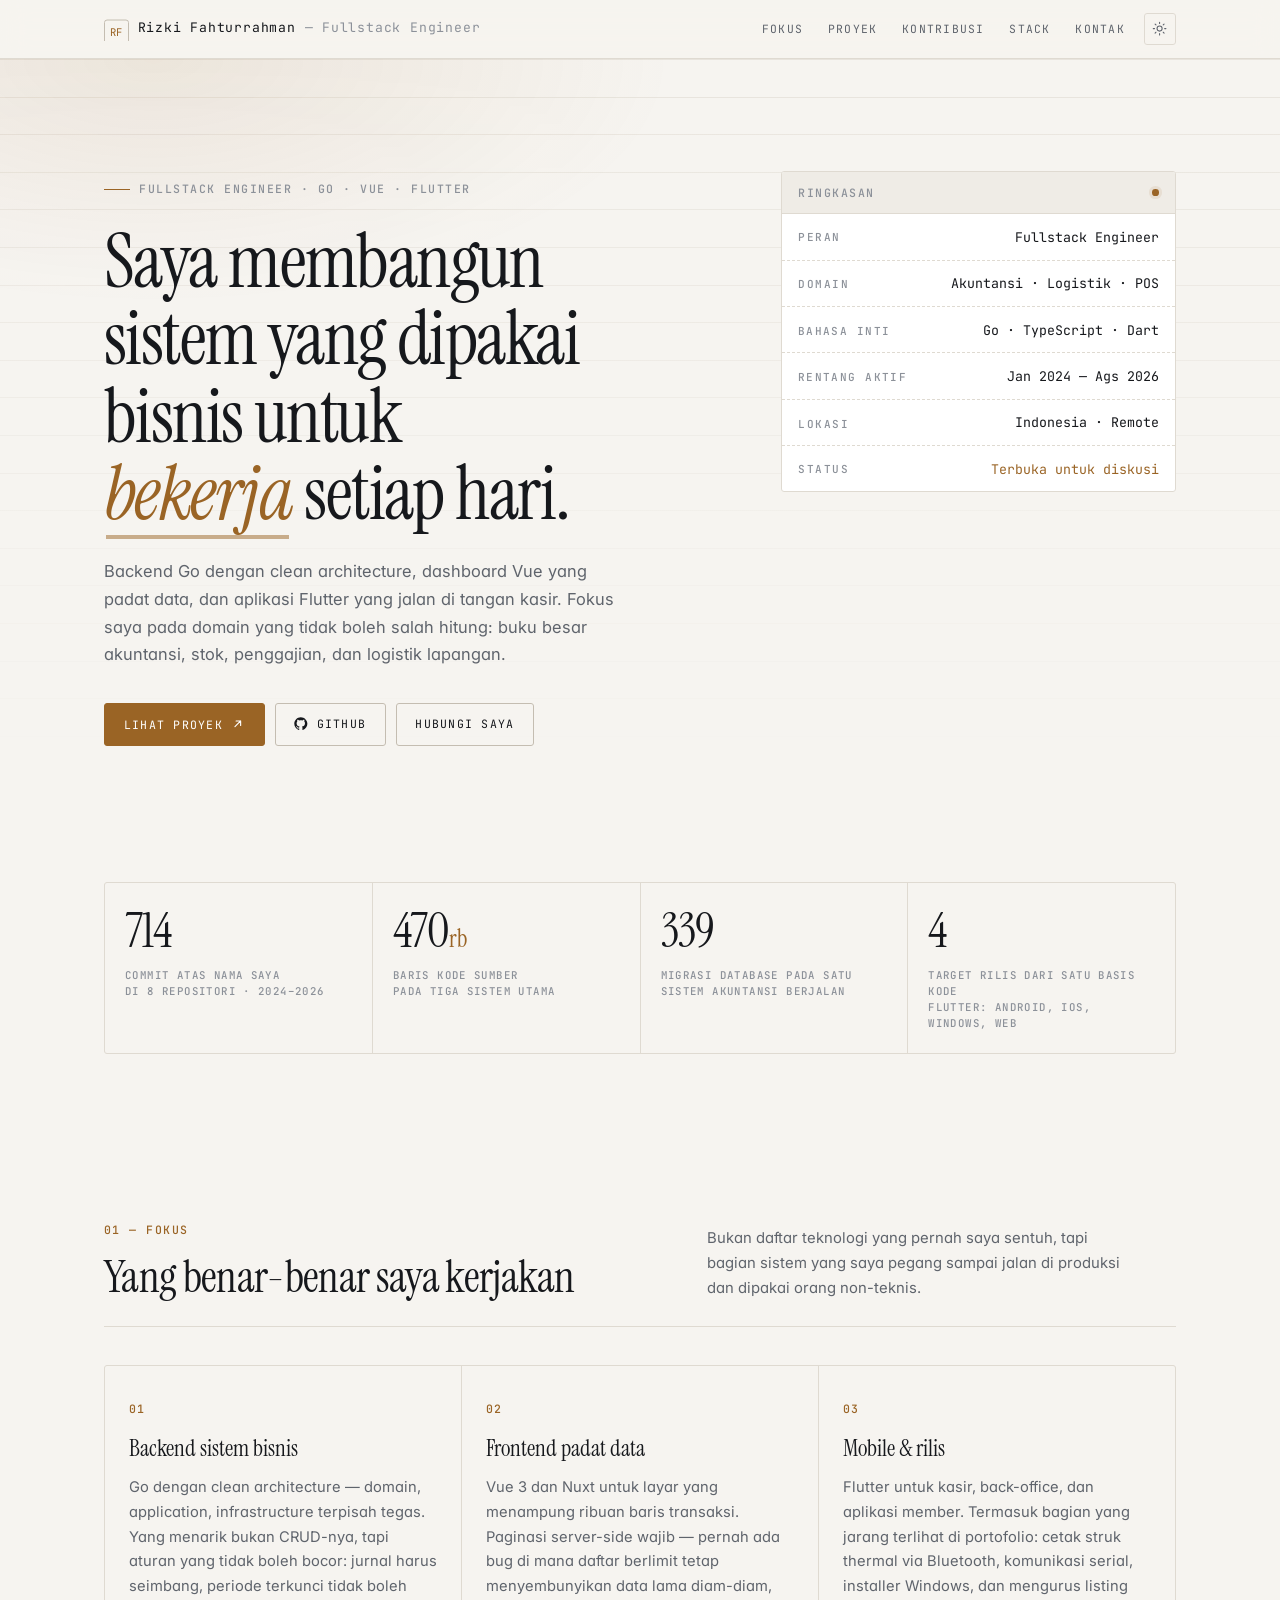
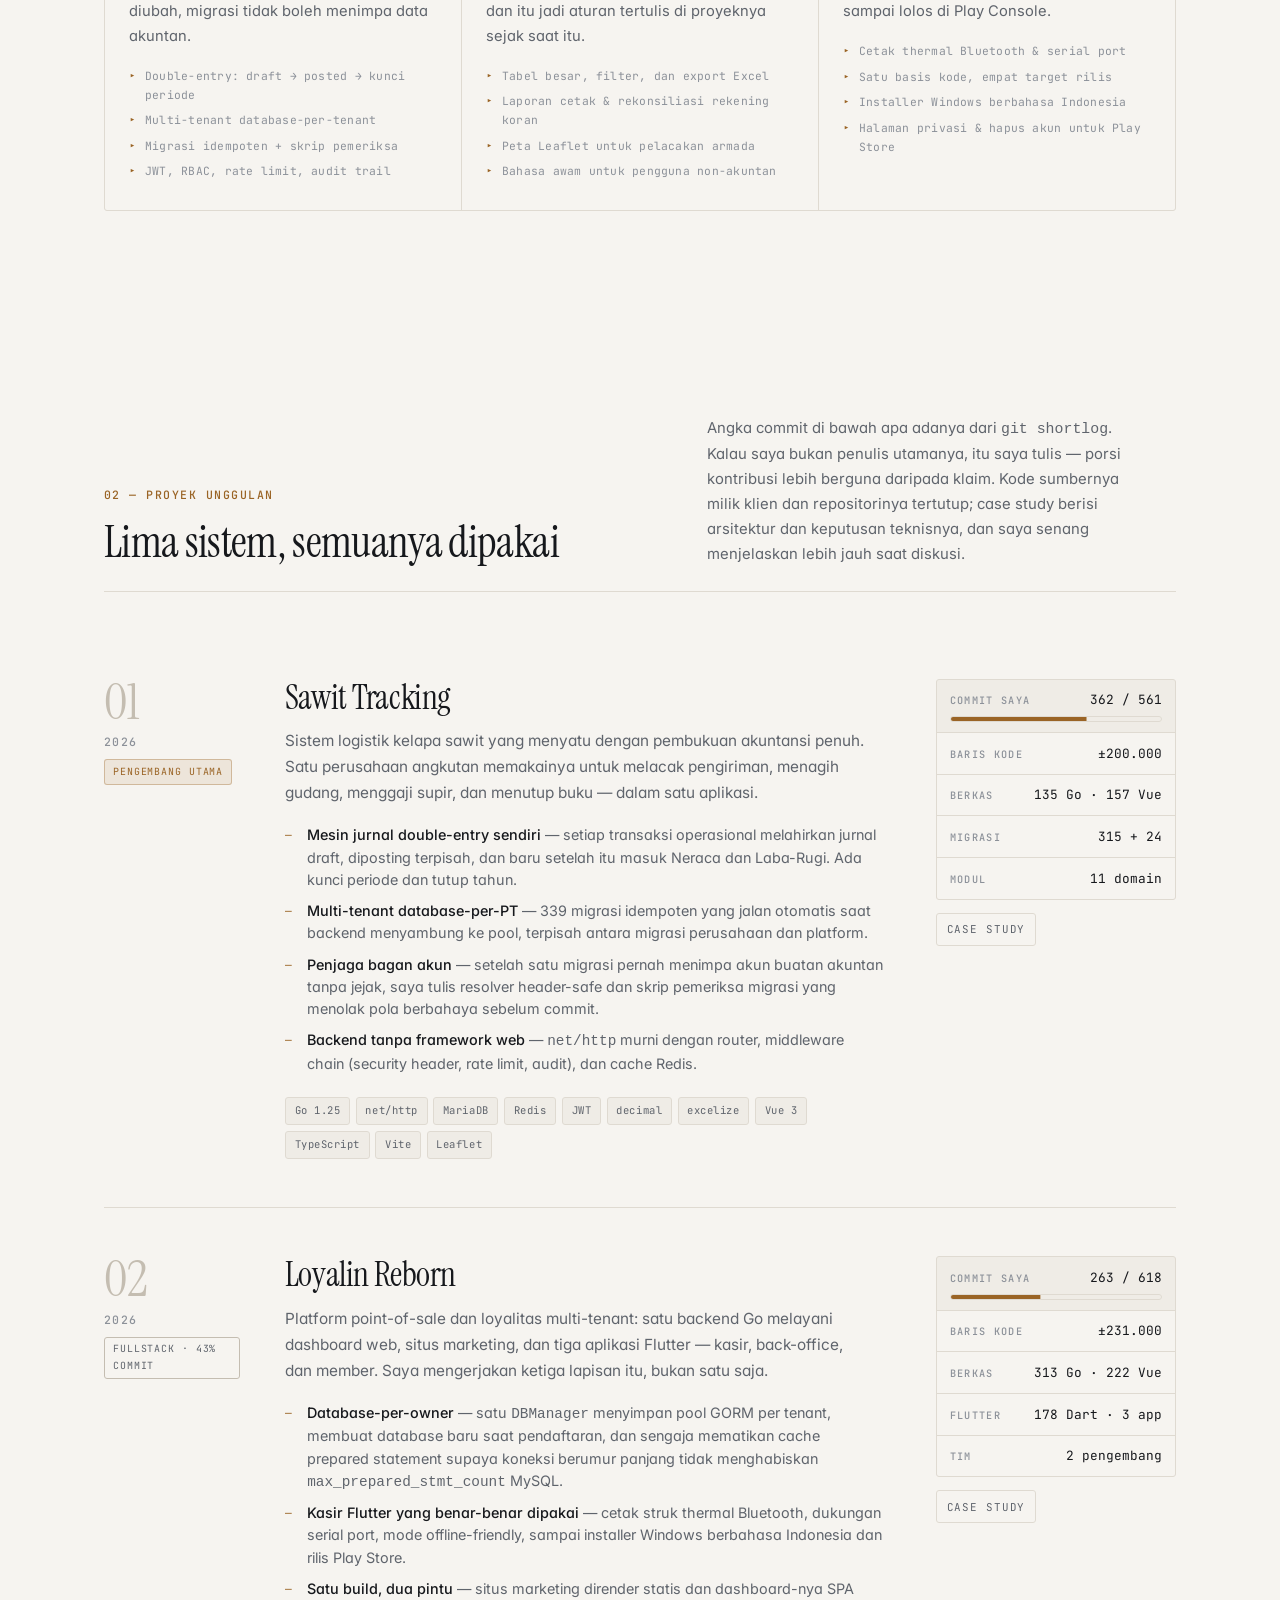
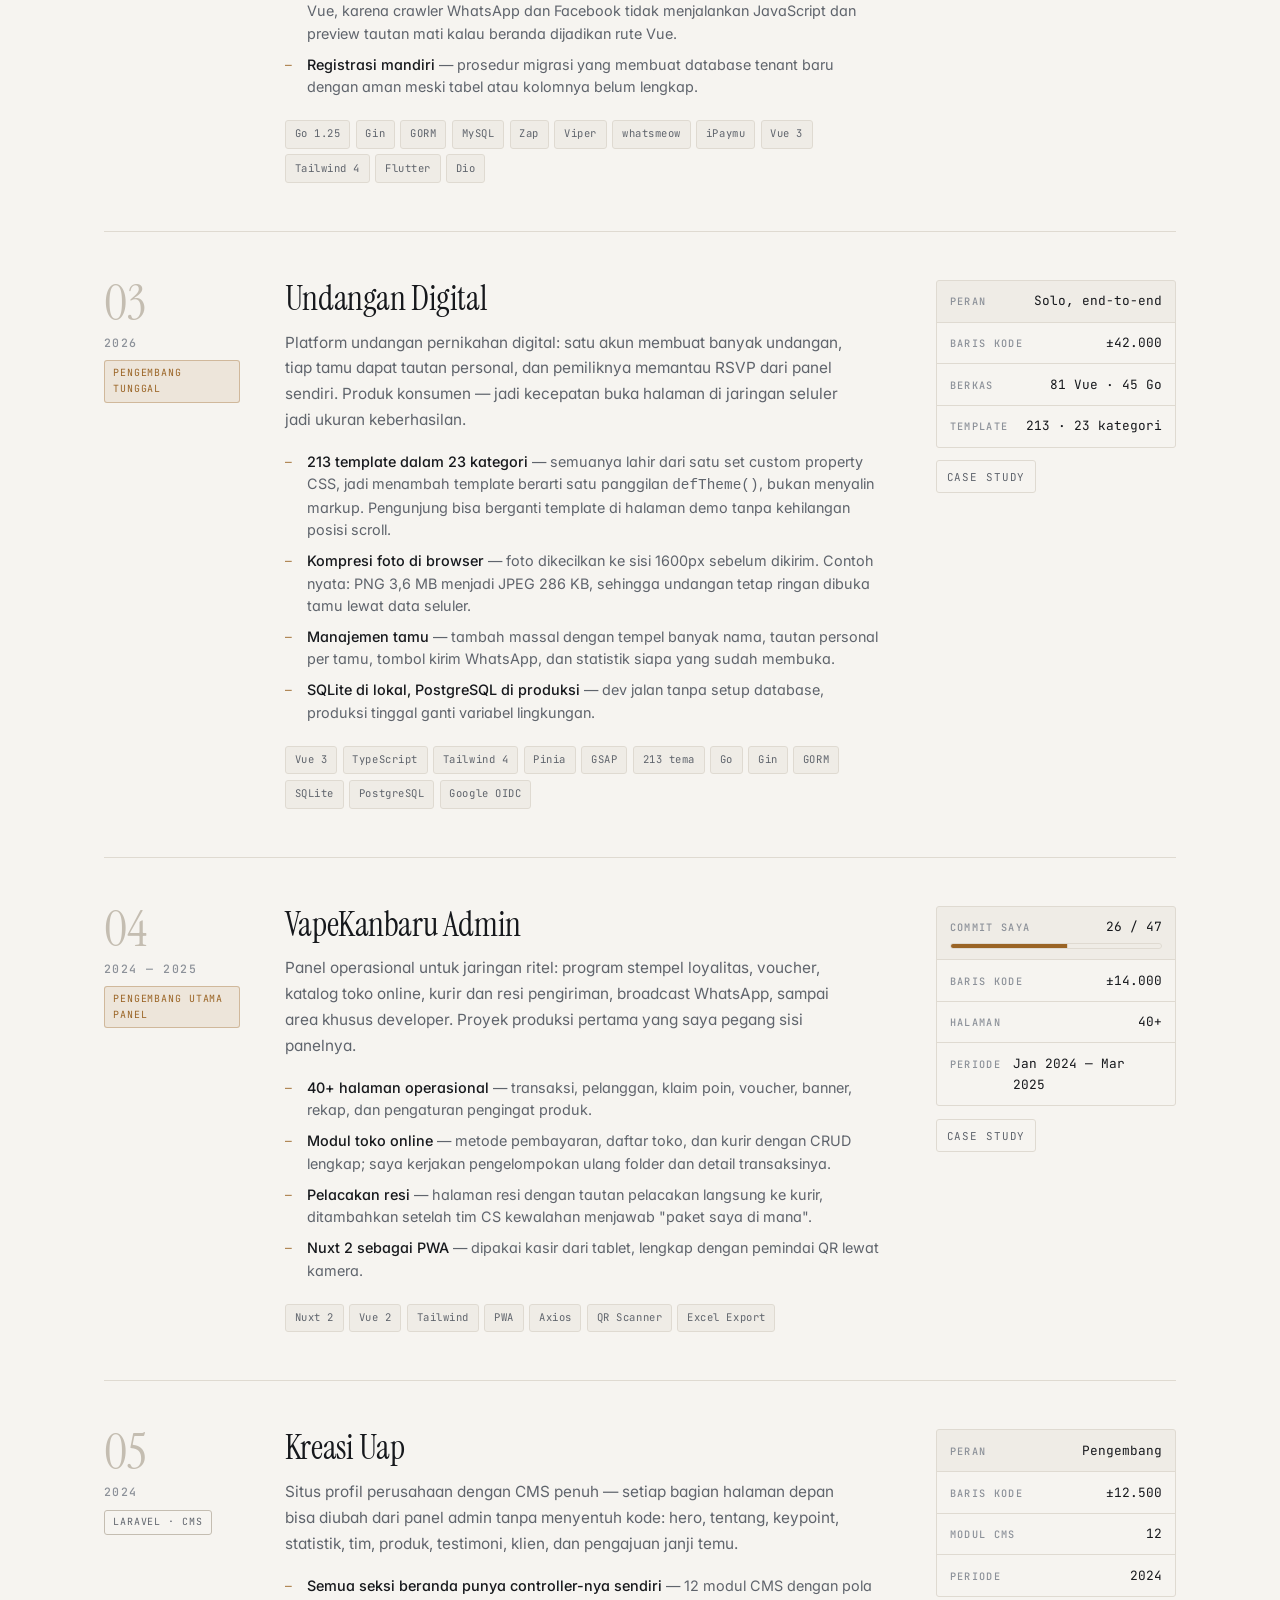
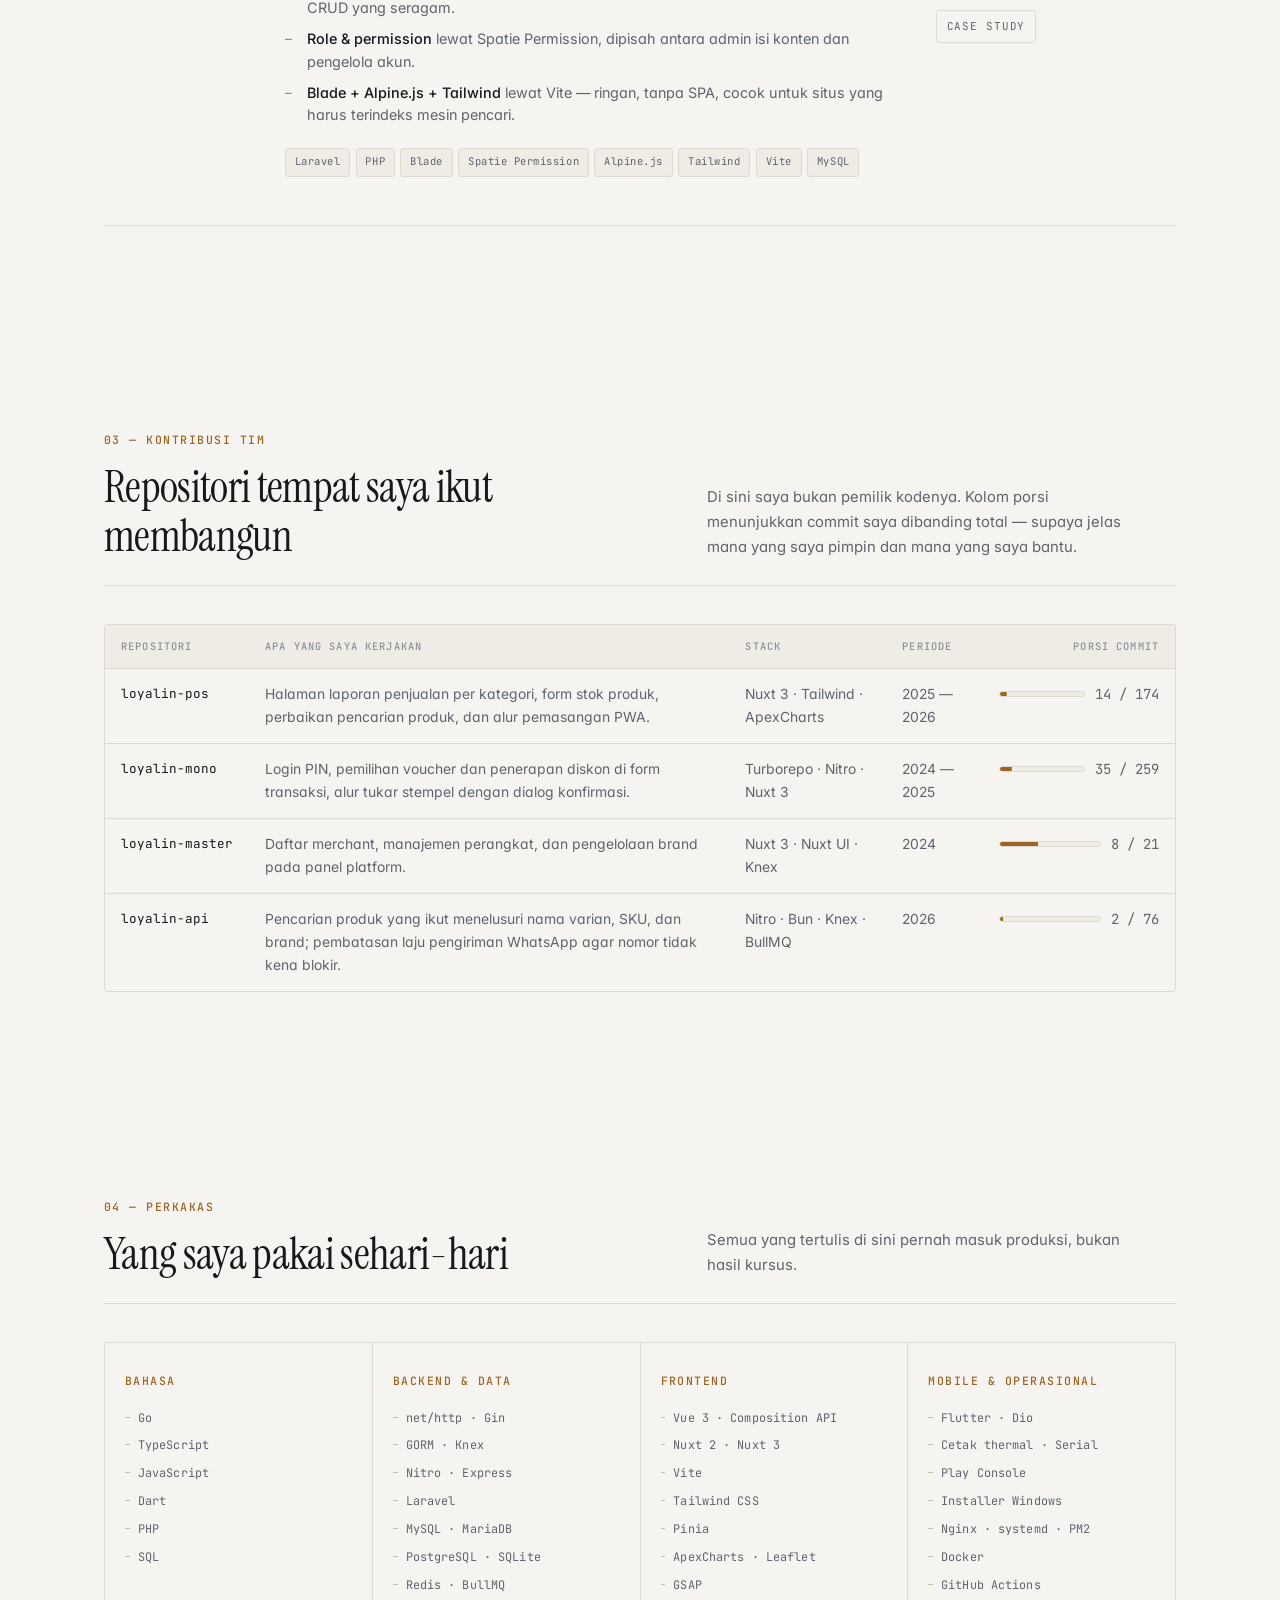
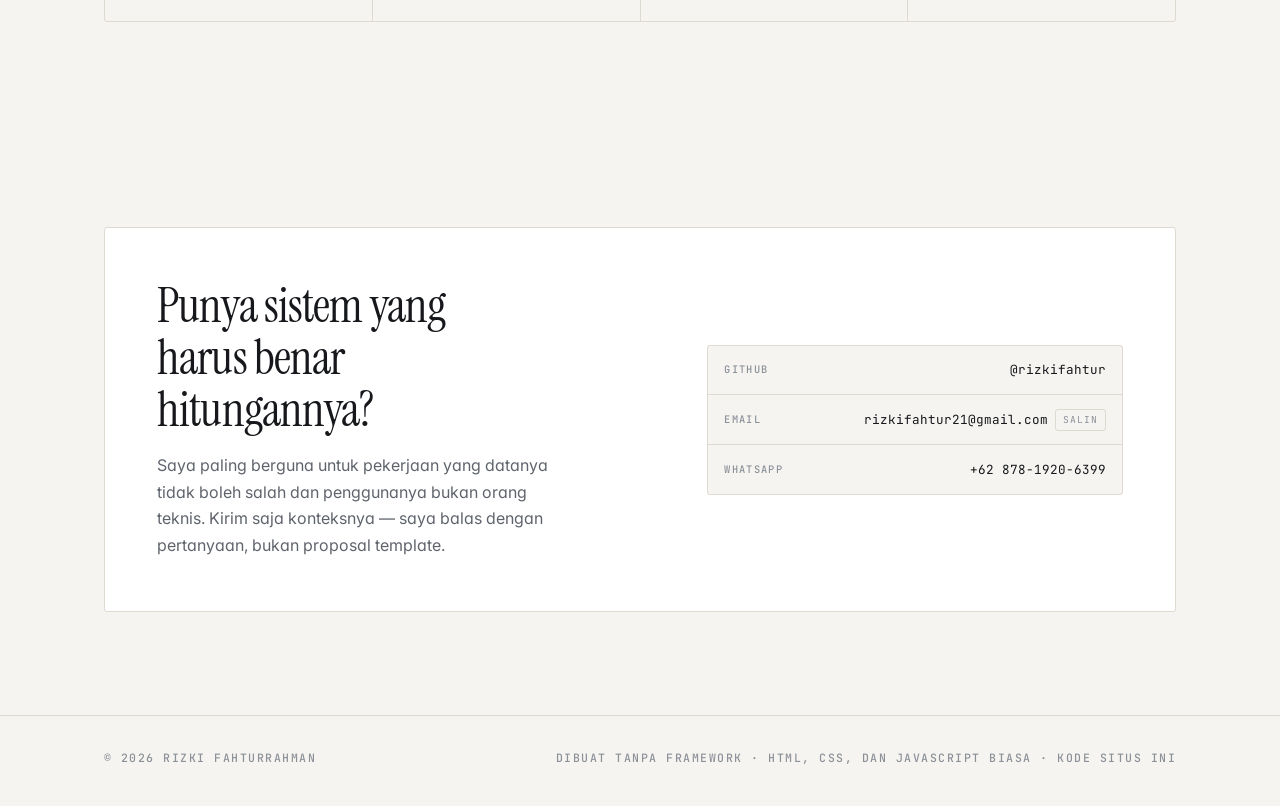
==== index.html @ 8b7faca2 "Portofolio: sistem gerak "buku besar" dan batang porsi commit Halaman sudah punya arah desain yang j" ====
<!doctype html>
<html lang="id">
<head>
<meta charset="utf-8">
<meta name="viewport" content="width=device-width, initial-scale=1">

<!-- ═══════════════════════════════════════════════════════════════════════
     Kontak, alamat repo, dan URL situs sudah terisi.
     Yang masih bisa disesuaikan kapan saja:
       LOKASI : cari "Indonesia · Remote" di kartu ringkasan hero
     ═══════════════════════════════════════════════════════════════════════ -->

<title>Rizki Fahturrahman — Fullstack Engineer (Go · Vue · Flutter)</title>
<meta name="description" content="Portofolio Rizki Fahturrahman. Membangun sistem akuntansi, logistik, dan point-of-sale yang dipakai bisnis setiap hari — backend Go, dashboard Vue, aplikasi Flutter.">
<meta name="author" content="Rizki Fahturrahman">
<meta name="theme-color" content="#0B0C0E" media="(prefers-color-scheme: dark)">
<meta name="theme-color" content="#F6F4F0" media="(prefers-color-scheme: light)">

<meta property="og:type" content="website">
<meta property="og:title" content="Rizki Fahturrahman — Fullstack Engineer">
<meta property="og:description" content="Sistem akuntansi, logistik, dan point-of-sale yang dipakai bisnis setiap hari. Go · Vue · Flutter.">
<meta property="og:url" content="https://rizkifahtur.github.io/portfolio/">
<meta property="og:locale" content="id_ID">
<meta name="twitter:card" content="summary_large_image">

<link rel="canonical" href="https://rizkifahtur.github.io/portfolio/">
<link rel="icon" href="data:image/svg+xml,%3Csvg xmlns='http://www.w3.org/2000/svg' viewBox='0 0 32 32'%3E%3Crect width='32' height='32' rx='5' fill='%230B0C0E'/%3E%3Ctext x='16' y='22' font-family='Georgia,serif' font-size='16' fill='%23D9A05B' text-anchor='middle'%3ER%3C/text%3E%3C/svg%3E">

<link rel="preconnect" href="https://fonts.googleapis.com">
<link rel="preconnect" href="https://fonts.gstatic.com" crossorigin>
<link href="https://fonts.googleapis.com/css2?family=Instrument+Serif:ital@0;1&family=Inter:wght@400;500&family=JetBrains+Mono:wght@400;500&display=swap" rel="stylesheet">
<link rel="stylesheet" href="assets/css/style.css">

<!-- Set tema sebelum paint pertama supaya tidak ada kedipan putih. -->
<script>
(function () {
  document.documentElement.classList.add('js');
  try {
    var t = localStorage.getItem('tema');
    if (t === 'light' || t === 'dark') document.documentElement.setAttribute('data-theme', t);
  } catch (e) { /* storage diblokir — pakai preferensi sistem */ }
})();
</script>
</head>

<body>
<a class="skip" href="#utama">Lewati ke konten</a>

<!-- ══════════════════════════ HEADER ══════════════════════════ -->
<header class="site-head">
  <div class="wrap site-head__inner">
    <a class="brand" href="#utama">
      <span class="brand__mark">RF</span>
      <span>Rizki&nbsp;Fahturrahman</span>
      <span class="brand__role">— Fullstack Engineer</span>
    </a>

    <nav class="nav" aria-label="Navigasi utama">
      <a href="#fokus" data-optional>Fokus</a>
      <a href="#proyek">Proyek</a>
      <a href="#kontribusi" data-optional>Kontribusi</a>
      <a href="#stack" data-optional>Stack</a>
      <a href="#kontak">Kontak</a>
      <button class="theme-toggle" type="button" id="theme-toggle"
              aria-label="Ganti tema terang / gelap" title="Ganti tema">
        <svg class="i-moon" viewBox="0 0 24 24" fill="none" stroke="currentColor" stroke-width="1.7"
             stroke-linecap="round" stroke-linejoin="round" aria-hidden="true">
          <path d="M21 12.8A9 9 0 1 1 11.2 3a7 7 0 0 0 9.8 9.8z"/>
        </svg>
        <svg class="i-sun" viewBox="0 0 24 24" fill="none" stroke="currentColor" stroke-width="1.7"
             stroke-linecap="round" stroke-linejoin="round" aria-hidden="true">
          <circle cx="12" cy="12" r="4"/>
          <path d="M12 2v2M12 20v2M4.9 4.9l1.4 1.4M17.7 17.7l1.4 1.4M2 12h2M20 12h2M4.9 19.1l1.4-1.4M17.7 6.3l1.4-1.4"/>
        </svg>
      </button>
    </nav>
  </div>
</header>

<main id="utama">

<!-- ══════════════════════════ HERO ══════════════════════════ -->
<section class="hero">
  <div class="wrap hero__grid">
    <div>
      <p class="mono eyeline">Fullstack Engineer · Go · Vue · Flutter</p>

      <h1>Saya membangun sistem yang dipakai bisnis untuk <em>bekerja</em> setiap hari.</h1>

      <p class="hero__lead">
        Backend Go dengan clean architecture, dashboard Vue yang padat data, dan aplikasi
        Flutter yang jalan di tangan kasir. Fokus saya pada domain yang tidak boleh salah
        hitung: buku besar akuntansi, stok, penggajian, dan logistik lapangan.
      </p>

      <div class="hero__actions">
        <a class="btn btn--primary" href="#proyek">
          Lihat proyek
          <svg viewBox="0 0 24 24" fill="none" stroke="currentColor" stroke-width="2"
               stroke-linecap="round" stroke-linejoin="round" aria-hidden="true">
            <path d="M7 17 17 7M9 7h8v8"/>
          </svg>
        </a>
        <a class="btn" href="https://github.com/rizkifahtur" target="_blank" rel="noopener noreferrer">
          <svg viewBox="0 0 24 24" fill="currentColor" aria-hidden="true">
            <path d="M12 .5C5.7.5.5 5.7.5 12c0 5.1 3.3 9.4 7.9 10.9.6.1.8-.2.8-.6v-2c-3.2.7-3.9-1.5-3.9-1.5-.5-1.3-1.3-1.7-1.3-1.7-1-.7.1-.7.1-.7 1.1.1 1.7 1.1 1.7 1.1 1 1.8 2.7 1.3 3.4 1 .1-.7.4-1.3.7-1.6-2.6-.3-5.3-1.3-5.3-5.8 0-1.3.5-2.3 1.2-3.1-.1-.3-.5-1.5.1-3.1 0 0 1-.3 3.2 1.2.9-.3 1.9-.4 2.9-.4s2 .1 2.9.4c2.2-1.5 3.2-1.2 3.2-1.2.6 1.6.2 2.8.1 3.1.8.8 1.2 1.8 1.2 3.1 0 4.5-2.7 5.5-5.3 5.8.4.4.8 1.1.8 2.2v3.3c0 .3.2.7.8.6 4.6-1.5 7.9-5.8 7.9-10.9C23.5 5.7 18.3.5 12 .5z"/>
          </svg>
          GitHub
        </a>
        <a class="btn" href="#kontak">Hubungi saya</a>
      </div>
    </div>

    <!-- Kartu ringkas ala kop buku besar -->
    <aside class="ledger" aria-label="Ringkasan profil">
      <div class="ledger__head">
        <span class="mono">Ringkasan</span>
        <span class="ledger__dot" aria-hidden="true"></span>
      </div>
      <div class="ledger__row">
        <span class="mono ledger__key">Peran</span>
        <span class="ledger__val">Fullstack Engineer</span>
      </div>
      <div class="ledger__row">
        <span class="mono ledger__key">Domain</span>
        <span class="ledger__val">Akuntansi · Logistik · POS</span>
      </div>
      <div class="ledger__row">
        <span class="mono ledger__key">Bahasa inti</span>
        <span class="ledger__val">Go · TypeScript · Dart</span>
      </div>
      <div class="ledger__row">
        <span class="mono ledger__key">Rentang aktif</span>
        <span class="ledger__val tnum">Jan 2024 — Ags 2026</span>
      </div>
      <div class="ledger__row">
        <!-- GANTI: isi kota Anda, mis. "Pekanbaru, ID" -->
        <span class="mono ledger__key">Lokasi</span>
        <span class="ledger__val">Indonesia · Remote</span>
      </div>
      <div class="ledger__row">
        <span class="mono ledger__key">Status</span>
        <span class="ledger__val accent">Terbuka untuk diskusi</span>
      </div>
    </aside>
  </div>
</section>

<!-- ══════════════════════════ ANGKA ══════════════════════════ -->
<section class="section section--tight" aria-label="Angka ringkas">
  <div class="wrap">
    <div class="figures">
      <div class="figure reveal">
        <p class="figure__num tnum" data-count="714">714</p>
        <p class="figure__label mono">Commit atas nama saya<br>di 8 repositori · 2024–2026</p>
      </div>
      <div class="figure reveal">
        <p class="figure__num tnum">470<span>rb</span></p>
        <p class="figure__label mono">Baris kode sumber<br>pada tiga sistem utama</p>
      </div>
      <div class="figure reveal">
        <p class="figure__num tnum" data-count="339">339</p>
        <p class="figure__label mono">Migrasi database pada satu<br>sistem akuntansi berjalan</p>
      </div>
      <div class="figure reveal">
        <p class="figure__num tnum" data-count="4">4</p>
        <p class="figure__label mono">Target rilis dari satu basis kode<br>Flutter: Android, iOS, Windows, Web</p>
      </div>
    </div>
  </div>
</section>

<!-- ══════════════════════════ FOKUS ══════════════════════════ -->
<section class="section" id="fokus">
  <div class="wrap">
    <header class="section__head">
      <div>
        <span class="mono section__index">01 — Fokus</span>
        <h2 class="section__title">Yang benar-benar saya kerjakan</h2>
      </div>
      <p class="section__note">
        Bukan daftar teknologi yang pernah saya sentuh, tapi bagian sistem yang
        saya pegang sampai jalan di produksi dan dipakai orang non-teknis.
      </p>
    </header>

    <div class="focus">
      <article class="focus__item reveal">
        <span class="mono focus__no">01</span>
        <h3 class="focus__title">Backend sistem bisnis</h3>
        <p class="focus__body">
          Go dengan clean architecture — domain, application, infrastructure terpisah tegas.
          Yang menarik bukan CRUD-nya, tapi aturan yang tidak boleh bocor: jurnal harus
          seimbang, periode terkunci tidak boleh diubah, migrasi tidak boleh menimpa data akuntan.
        </p>
        <ul class="focus__list">
          <li>Double-entry: draft → posted → kunci periode</li>
          <li>Multi-tenant database-per-tenant</li>
          <li>Migrasi idempoten + skrip pemeriksa</li>
          <li>JWT, RBAC, rate limit, audit trail</li>
        </ul>
      </article>

      <article class="focus__item reveal">
        <span class="mono focus__no">02</span>
        <h3 class="focus__title">Frontend padat data</h3>
        <p class="focus__body">
          Vue 3 dan Nuxt untuk layar yang menampung ribuan baris transaksi. Paginasi
          server-side wajib — pernah ada bug di mana daftar berlimit tetap menyembunyikan
          data lama diam-diam, dan itu jadi aturan tertulis di proyeknya sejak saat itu.
        </p>
        <ul class="focus__list">
          <li>Tabel besar, filter, dan export Excel</li>
          <li>Laporan cetak & rekonsiliasi rekening koran</li>
          <li>Peta Leaflet untuk pelacakan armada</li>
          <li>Bahasa awam untuk pengguna non-akuntan</li>
        </ul>
      </article>

      <article class="focus__item reveal">
        <span class="mono focus__no">03</span>
        <h3 class="focus__title">Mobile & rilis</h3>
        <p class="focus__body">
          Flutter untuk kasir, back-office, dan aplikasi member. Termasuk bagian yang jarang
          terlihat di portofolio: cetak struk thermal via Bluetooth, komunikasi serial,
          installer Windows, dan mengurus listing sampai lolos di Play Console.
        </p>
        <ul class="focus__list">
          <li>Cetak thermal Bluetooth &amp; serial port</li>
          <li>Satu basis kode, empat target rilis</li>
          <li>Installer Windows berbahasa Indonesia</li>
          <li>Halaman privasi &amp; hapus akun untuk Play Store</li>
        </ul>
      </article>
    </div>
  </div>
</section>

<!-- ══════════════════════════ PROYEK ══════════════════════════ -->
<section class="section" id="proyek">
  <div class="wrap">
    <header class="section__head">
      <div>
        <span class="mono section__index">02 — Proyek Unggulan</span>
        <h2 class="section__title">Lima sistem, semuanya dipakai</h2>
      </div>
      <p class="section__note">
        Angka commit di bawah apa adanya dari <code>git shortlog</code>. Kalau saya bukan
        penulis utamanya, itu saya tulis — porsi kontribusi lebih berguna daripada klaim.
        Kode sumbernya milik klien dan repositorinya tertutup; case study berisi arsitektur
        dan keputusan teknisnya, dan saya senang menjelaskan lebih jauh saat diskusi.
      </p>
    </header>

    <div class="projects">

      <!-- ── 01 · Sawit Tracking ── -->
      <article class="project reveal">
        <div class="project__meta">
          <span class="project__no tnum">01</span>
          <span class="mono project__years">2026</span>
          <span class="badge badge--lead">Pengembang utama</span>
        </div>

        <div class="project__main">
          <h3 class="project__title">
            <a href="https://github.com/rizkifahtur/portfolio/blob/main/case-studies/sawit-tracking.md">
              Sawit Tracking
              <svg viewBox="0 0 24 24" fill="none" stroke="currentColor" stroke-width="2"
                   stroke-linecap="round" stroke-linejoin="round" aria-hidden="true"><path d="M7 17 17 7M9 7h8v8"/></svg>
            </a>
          </h3>
          <p class="project__sub">
            Sistem logistik kelapa sawit yang menyatu dengan pembukuan akuntansi penuh.
            Satu perusahaan angkutan memakainya untuk melacak pengiriman, menagih gudang,
            menggaji supir, dan menutup buku — dalam satu aplikasi.
          </p>

          <ul class="project__points">
            <li><strong>Mesin jurnal double-entry sendiri</strong> — setiap transaksi operasional
              melahirkan jurnal draft, diposting terpisah, dan baru setelah itu masuk Neraca dan
              Laba-Rugi. Ada kunci periode dan tutup tahun.</li>
            <li><strong>Multi-tenant database-per-PT</strong> — 339 migrasi idempoten yang jalan
              otomatis saat backend menyambung ke pool, terpisah antara migrasi perusahaan dan platform.</li>
            <li><strong>Penjaga bagan akun</strong> — setelah satu migrasi pernah menimpa akun buatan
              akuntan tanpa jejak, saya tulis resolver header-safe dan skrip pemeriksa migrasi yang
              menolak pola berbahaya sebelum commit.</li>
            <li><strong>Backend tanpa framework web</strong> — <code>net/http</code> murni dengan
              router, middleware chain (security header, rate limit, audit), dan cache Redis.</li>
          </ul>

          <div class="chips">
            <span class="chip">Go 1.25</span><span class="chip">net/http</span><span class="chip">MariaDB</span>
            <span class="chip">Redis</span><span class="chip">JWT</span><span class="chip">decimal</span>
            <span class="chip">excelize</span><span class="chip">Vue 3</span><span class="chip">TypeScript</span>
            <span class="chip">Vite</span><span class="chip">Leaflet</span>
          </div>
        </div>

        <aside class="project__side">
          <div class="stats">
            <div class="stat"><span class="mono stat__k">Commit saya</span><span class="stat__v">362 / 561</span></div>
            <div class="stat"><span class="mono stat__k">Baris kode</span><span class="stat__v">±200.000</span></div>
            <div class="stat"><span class="mono stat__k">Berkas</span><span class="stat__v">135 Go · 157 Vue</span></div>
            <div class="stat"><span class="mono stat__k">Migrasi</span><span class="stat__v">315 + 24</span></div>
            <div class="stat"><span class="mono stat__k">Modul</span><span class="stat__v">11 domain</span></div>
          </div>
          <div class="project__links">
            <a class="tlink" href="https://github.com/rizkifahtur/portfolio/blob/main/case-studies/sawit-tracking.md">Case study</a>
          </div>
        </aside>
      </article>

      <!-- ── 02 · Loyalin Reborn ── -->
      <article class="project reveal">
        <div class="project__meta">
          <span class="project__no tnum">02</span>
          <span class="mono project__years">2026</span>
          <span class="badge">Fullstack · 43% commit</span>
        </div>

        <div class="project__main">
          <h3 class="project__title">
            <a href="https://github.com/rizkifahtur/portfolio/blob/main/case-studies/loyalin-reborn.md">
              Loyalin Reborn
              <svg viewBox="0 0 24 24" fill="none" stroke="currentColor" stroke-width="2"
                   stroke-linecap="round" stroke-linejoin="round" aria-hidden="true"><path d="M7 17 17 7M9 7h8v8"/></svg>
            </a>
          </h3>
          <p class="project__sub">
            Platform point-of-sale dan loyalitas multi-tenant: satu backend Go melayani dashboard
            web, situs marketing, dan tiga aplikasi Flutter — kasir, back-office, dan member.
            Saya mengerjakan ketiga lapisan itu, bukan satu saja.
          </p>

          <ul class="project__points">
            <li><strong>Database-per-owner</strong> — satu <code>DBManager</code> menyimpan pool GORM
              per tenant, membuat database baru saat pendaftaran, dan sengaja mematikan cache prepared
              statement supaya koneksi berumur panjang tidak menghabiskan
              <code>max_prepared_stmt_count</code> MySQL.</li>
            <li><strong>Kasir Flutter yang benar-benar dipakai</strong> — cetak struk thermal
              Bluetooth, dukungan serial port, mode offline-friendly, sampai installer Windows
              berbahasa Indonesia dan rilis Play Store.</li>
            <li><strong>Satu build, dua pintu</strong> — situs marketing dirender statis dan
              dashboard-nya SPA Vue, karena crawler WhatsApp dan Facebook tidak menjalankan
              JavaScript dan preview tautan mati kalau beranda dijadikan rute Vue.</li>
            <li><strong>Registrasi mandiri</strong> — prosedur migrasi yang membuat database tenant
              baru dengan aman meski tabel atau kolomnya belum lengkap.</li>
          </ul>

          <div class="chips">
            <span class="chip">Go 1.25</span><span class="chip">Gin</span><span class="chip">GORM</span>
            <span class="chip">MySQL</span><span class="chip">Zap</span><span class="chip">Viper</span>
            <span class="chip">whatsmeow</span><span class="chip">iPaymu</span><span class="chip">Vue 3</span>
            <span class="chip">Tailwind 4</span><span class="chip">Flutter</span><span class="chip">Dio</span>
          </div>
        </div>

        <aside class="project__side">
          <div class="stats">
            <div class="stat"><span class="mono stat__k">Commit saya</span><span class="stat__v">263 / 618</span></div>
            <div class="stat"><span class="mono stat__k">Baris kode</span><span class="stat__v">±231.000</span></div>
            <div class="stat"><span class="mono stat__k">Berkas</span><span class="stat__v">313 Go · 222 Vue</span></div>
            <div class="stat"><span class="mono stat__k">Flutter</span><span class="stat__v">178 Dart · 3 app</span></div>
            <div class="stat"><span class="mono stat__k">Tim</span><span class="stat__v">2 pengembang</span></div>
          </div>
          <div class="project__links">
            <a class="tlink" href="https://github.com/rizkifahtur/portfolio/blob/main/case-studies/loyalin-reborn.md">Case study</a>
          </div>
        </aside>
      </article>

      <!-- ── 03 · Undangan Digital ── -->
      <article class="project reveal">
        <div class="project__meta">
          <span class="project__no tnum">03</span>
          <span class="mono project__years">2026</span>
          <span class="badge badge--lead">Pengembang tunggal</span>
        </div>

        <div class="project__main">
          <h3 class="project__title">
            <a href="https://github.com/rizkifahtur/portfolio/blob/main/case-studies/undangan-digital.md">
              Undangan Digital
              <svg viewBox="0 0 24 24" fill="none" stroke="currentColor" stroke-width="2"
                   stroke-linecap="round" stroke-linejoin="round" aria-hidden="true"><path d="M7 17 17 7M9 7h8v8"/></svg>
            </a>
          </h3>
          <p class="project__sub">
            Platform undangan pernikahan digital: satu akun membuat banyak undangan, tiap tamu
            dapat tautan personal, dan pemiliknya memantau RSVP dari panel sendiri. Produk
            konsumen — jadi kecepatan buka halaman di jaringan seluler jadi ukuran keberhasilan.
          </p>

          <ul class="project__points">
            <li><strong>213 template dalam 23 kategori</strong> — semuanya lahir dari satu set
              custom property CSS, jadi menambah template berarti satu panggilan <code>defTheme()</code>,
              bukan menyalin markup. Pengunjung bisa berganti template di halaman demo tanpa
              kehilangan posisi scroll.</li>
            <li><strong>Kompresi foto di browser</strong> — foto dikecilkan ke sisi 1600px sebelum
              dikirim. Contoh nyata: PNG 3,6 MB menjadi JPEG 286 KB, sehingga undangan tetap
              ringan dibuka tamu lewat data seluler.</li>
            <li><strong>Manajemen tamu</strong> — tambah massal dengan tempel banyak nama, tautan
              personal per tamu, tombol kirim WhatsApp, dan statistik siapa yang sudah membuka.</li>
            <li><strong>SQLite di lokal, PostgreSQL di produksi</strong> — dev jalan tanpa setup
              database, produksi tinggal ganti variabel lingkungan.</li>
          </ul>

          <div class="chips">
            <span class="chip">Vue 3</span><span class="chip">TypeScript</span><span class="chip">Tailwind 4</span>
            <span class="chip">Pinia</span><span class="chip">GSAP</span><span class="chip">213 tema</span><span class="chip">Go</span>
            <span class="chip">Gin</span><span class="chip">GORM</span><span class="chip">SQLite</span>
            <span class="chip">PostgreSQL</span><span class="chip">Google OIDC</span>
          </div>
        </div>

        <aside class="project__side">
          <div class="stats">
            <div class="stat"><span class="mono stat__k">Peran</span><span class="stat__v">Solo, end-to-end</span></div>
            <div class="stat"><span class="mono stat__k">Baris kode</span><span class="stat__v">±42.000</span></div>
            <div class="stat"><span class="mono stat__k">Berkas</span><span class="stat__v">81 Vue · 45 Go</span></div>
            <div class="stat"><span class="mono stat__k">Template</span><span class="stat__v">213 · 23 kategori</span></div>
          </div>
          <div class="project__links">
            <a class="tlink" href="https://github.com/rizkifahtur/portfolio/blob/main/case-studies/undangan-digital.md">Case study</a>
          </div>
        </aside>
      </article>

      <!-- ── 04 · VapeKanbaru Admin ── -->
      <article class="project reveal">
        <div class="project__meta">
          <span class="project__no tnum">04</span>
          <span class="mono project__years">2024 — 2025</span>
          <span class="badge badge--lead">Pengembang utama panel</span>
        </div>

        <div class="project__main">
          <h3 class="project__title">
            <a href="https://github.com/rizkifahtur/portfolio/blob/main/case-studies/vapekanbaru-admin.md">
              VapeKanbaru Admin
              <svg viewBox="0 0 24 24" fill="none" stroke="currentColor" stroke-width="2"
                   stroke-linecap="round" stroke-linejoin="round" aria-hidden="true"><path d="M7 17 17 7M9 7h8v8"/></svg>
            </a>
          </h3>
          <p class="project__sub">
            Panel operasional untuk jaringan ritel: program stempel loyalitas, voucher, katalog
            toko online, kurir dan resi pengiriman, broadcast WhatsApp, sampai area khusus
            developer. Proyek produksi pertama yang saya pegang sisi panelnya.
          </p>

          <ul class="project__points">
            <li><strong>40+ halaman operasional</strong> — transaksi, pelanggan, klaim poin,
              voucher, banner, rekap, dan pengaturan pengingat produk.</li>
            <li><strong>Modul toko online</strong> — metode pembayaran, daftar toko, dan kurir
              dengan CRUD lengkap; saya kerjakan pengelompokan ulang folder dan detail transaksinya.</li>
            <li><strong>Pelacakan resi</strong> — halaman resi dengan tautan pelacakan langsung
              ke kurir, ditambahkan setelah tim CS kewalahan menjawab "paket saya di mana".</li>
            <li><strong>Nuxt 2 sebagai PWA</strong> — dipakai kasir dari tablet, lengkap dengan
              pemindai QR lewat kamera.</li>
          </ul>

          <div class="chips">
            <span class="chip">Nuxt 2</span><span class="chip">Vue 2</span><span class="chip">Tailwind</span>
            <span class="chip">PWA</span><span class="chip">Axios</span><span class="chip">QR Scanner</span>
            <span class="chip">Excel Export</span>
          </div>
        </div>

        <aside class="project__side">
          <div class="stats">
            <div class="stat"><span class="mono stat__k">Commit saya</span><span class="stat__v">26 / 47</span></div>
            <div class="stat"><span class="mono stat__k">Baris kode</span><span class="stat__v">±14.000</span></div>
            <div class="stat"><span class="mono stat__k">Halaman</span><span class="stat__v">40+</span></div>
            <div class="stat"><span class="mono stat__k">Periode</span><span class="stat__v">Jan 2024 — Mar 2025</span></div>
          </div>
          <div class="project__links">
            <a class="tlink" href="https://github.com/rizkifahtur/portfolio/blob/main/case-studies/vapekanbaru-admin.md">Case study</a>
          </div>
        </aside>
      </article>

      <!-- ── 05 · Kreasi Uap ── -->
      <article class="project reveal">
        <div class="project__meta">
          <span class="project__no tnum">05</span>
          <span class="mono project__years">2024</span>
          <span class="badge">Laravel · CMS</span>
        </div>

        <div class="project__main">
          <h3 class="project__title">
            <a href="https://github.com/rizkifahtur/portfolio/blob/main/case-studies/kreasi-uap.md">
              Kreasi Uap
              <svg viewBox="0 0 24 24" fill="none" stroke="currentColor" stroke-width="2"
                   stroke-linecap="round" stroke-linejoin="round" aria-hidden="true"><path d="M7 17 17 7M9 7h8v8"/></svg>
            </a>
          </h3>
          <p class="project__sub">
            Situs profil perusahaan dengan CMS penuh — setiap bagian halaman depan bisa diubah
            dari panel admin tanpa menyentuh kode: hero, tentang, keypoint, statistik, tim,
            produk, testimoni, klien, dan pengajuan janji temu.
          </p>

          <ul class="project__points">
            <li><strong>Semua seksi beranda punya controller-nya sendiri</strong> — 12 modul CMS
              dengan pola CRUD yang seragam.</li>
            <li><strong>Role &amp; permission</strong> lewat Spatie Permission, dipisah antara
              admin isi konten dan pengelola akun.</li>
            <li><strong>Blade + Alpine.js + Tailwind</strong> lewat Vite — ringan, tanpa SPA,
              cocok untuk situs yang harus terindeks mesin pencari.</li>
          </ul>

          <div class="chips">
            <span class="chip">Laravel</span><span class="chip">PHP</span><span class="chip">Blade</span>
            <span class="chip">Spatie Permission</span><span class="chip">Alpine.js</span>
            <span class="chip">Tailwind</span><span class="chip">Vite</span><span class="chip">MySQL</span>
          </div>
        </div>

        <aside class="project__side">
          <div class="stats">
            <div class="stat"><span class="mono stat__k">Peran</span><span class="stat__v">Pengembang</span></div>
            <div class="stat"><span class="mono stat__k">Baris kode</span><span class="stat__v">±12.500</span></div>
            <div class="stat"><span class="mono stat__k">Modul CMS</span><span class="stat__v">12</span></div>
            <div class="stat"><span class="mono stat__k">Periode</span><span class="stat__v">2024</span></div>
          </div>
          <div class="project__links">
            <a class="tlink" href="https://github.com/rizkifahtur/portfolio/blob/main/case-studies/kreasi-uap.md">Case study</a>
          </div>
        </aside>
      </article>

    </div>
  </div>
</section>

<!-- ══════════════════════════ KONTRIBUSI TIM ══════════════════════════ -->
<section class="section" id="kontribusi">
  <div class="wrap">
    <header class="section__head">
      <div>
        <span class="mono section__index">03 — Kontribusi Tim</span>
        <h2 class="section__title">Repositori tempat saya ikut membangun</h2>
      </div>
      <p class="section__note">
        Di sini saya bukan pemilik kodenya. Kolom porsi menunjukkan commit saya dibanding
        total — supaya jelas mana yang saya pimpin dan mana yang saya bantu.
      </p>
    </header>

    <div class="table-scroll reveal">
      <table class="ledger-table">
        <thead>
          <tr>
            <th scope="col">Repositori</th>
            <th scope="col">Apa yang saya kerjakan</th>
            <th scope="col">Stack</th>
            <th scope="col">Periode</th>
            <th scope="col" style="text-align:right">Porsi commit</th>
          </tr>
        </thead>
        <tbody>
          <tr>
            <td>loyalin-pos</td>
            <td>Halaman laporan penjualan per kategori, form stok produk, perbaikan pencarian
                produk, dan alur pemasangan PWA.</td>
            <td>Nuxt 3 · Tailwind · ApexCharts</td>
            <td>2025 — 2026</td>
            <td class="num">
              <span class="share"><span class="share__bar"><span class="share__fill" style="width:8%"></span></span> 14 / 174</span>
            </td>
          </tr>
          <tr>
            <td>loyalin-mono</td>
            <td>Login PIN, pemilihan voucher dan penerapan diskon di form transaksi, alur tukar
                stempel dengan dialog konfirmasi.</td>
            <td>Turborepo · Nitro · Nuxt 3</td>
            <td>2024 — 2025</td>
            <td class="num">
              <span class="share"><span class="share__bar"><span class="share__fill" style="width:14%"></span></span> 35 / 259</span>
            </td>
          </tr>
          <tr>
            <td>loyalin-master</td>
            <td>Daftar merchant, manajemen perangkat, dan pengelolaan brand pada panel platform.</td>
            <td>Nuxt 3 · Nuxt UI · Knex</td>
            <td>2024</td>
            <td class="num">
              <span class="share"><span class="share__bar"><span class="share__fill" style="width:38%"></span></span> 8 / 21</span>
            </td>
          </tr>
          <tr>
            <td>loyalin-api</td>
            <td>Pencarian produk yang ikut menelusuri nama varian, SKU, dan brand; pembatasan
                laju pengiriman WhatsApp agar nomor tidak kena blokir.</td>
            <td>Nitro · Bun · Knex · BullMQ</td>
            <td>2026</td>
            <td class="num">
              <span class="share"><span class="share__bar"><span class="share__fill" style="width:3%"></span></span> 2 / 76</span>
            </td>
          </tr>
        </tbody>
      </table>
    </div>
  </div>
</section>

<!-- ══════════════════════════ STACK ══════════════════════════ -->
<section class="section" id="stack">
  <div class="wrap">
    <header class="section__head">
      <div>
        <span class="mono section__index">04 — Perkakas</span>
        <h2 class="section__title">Yang saya pakai sehari-hari</h2>
      </div>
      <p class="section__note">
        Semua yang tertulis di sini pernah masuk produksi, bukan hasil kursus.
      </p>
    </header>

    <div class="stack">
      <div class="stack__col reveal">
        <span class="mono stack__label">Bahasa</span>
        <ul class="stack__list">
          <li>Go</li><li>TypeScript</li><li>JavaScript</li>
          <li>Dart</li><li>PHP</li><li>SQL</li>
        </ul>
      </div>
      <div class="stack__col reveal">
        <span class="mono stack__label">Backend &amp; Data</span>
        <ul class="stack__list">
          <li>net/http · Gin</li><li>GORM · Knex</li><li>Nitro · Express</li>
          <li>Laravel</li><li>MySQL · MariaDB</li><li>PostgreSQL · SQLite</li>
          <li>Redis · BullMQ</li>
        </ul>
      </div>
      <div class="stack__col reveal">
        <span class="mono stack__label">Frontend</span>
        <ul class="stack__list">
          <li>Vue 3 · Composition API</li><li>Nuxt 2 · Nuxt 3</li><li>Vite</li>
          <li>Tailwind CSS</li><li>Pinia</li><li>ApexCharts · Leaflet</li><li>GSAP</li>
        </ul>
      </div>
      <div class="stack__col reveal">
        <span class="mono stack__label">Mobile &amp; Operasional</span>
        <ul class="stack__list">
          <li>Flutter · Dio</li><li>Cetak thermal · Serial</li><li>Play Console</li>
          <li>Installer Windows</li><li>Nginx · systemd · PM2</li>
          <li>Docker</li><li>GitHub Actions</li>
        </ul>
      </div>
    </div>
  </div>
</section>

<!-- ══════════════════════════ KONTAK ══════════════════════════ -->
<section class="section" id="kontak">
  <div class="wrap">
    <div class="contact reveal">
      <div>
        <h2>Punya sistem yang harus benar hitungannya?</h2>
        <p>
          Saya paling berguna untuk pekerjaan yang datanya tidak boleh salah dan penggunanya
          bukan orang teknis. Kirim saja konteksnya — saya balas dengan pertanyaan, bukan
          proposal template.
        </p>
      </div>

      <div class="contact__list">
        <a class="contact__row" href="https://github.com/rizkifahtur" target="_blank" rel="noopener noreferrer">
          <span class="mono k">GitHub</span>
          <span class="v">@rizkifahtur</span>
        </a>
        <div class="contact__row">
          <span class="mono k">Email</span>
          <span class="v">
            <a href="mailto:rizkifahtur21@gmail.com" id="email-link">rizkifahtur21@gmail.com</a>
            <button class="copy-btn" type="button" data-copy="rizkifahtur21@gmail.com">Salin</button>
          </span>
        </div>
        <!-- wa.me menuntut format internasional tanpa nol depan: 0878… menjadi 62878… -->
        <a class="contact__row" href="https://wa.me/6287819206399" target="_blank" rel="noopener noreferrer">
          <span class="mono k">WhatsApp</span>
          <span class="v">+62 878-1920-6399</span>
        </a>
      </div>
    </div>
  </div>
</section>

</main>

<!-- ══════════════════════════ FOOTER ══════════════════════════ -->
<footer class="site-foot">
  <div class="wrap site-foot__inner">
    <p class="mono">© <span id="tahun">2026</span> Rizki Fahturrahman</p>
    <p class="mono">
      Dibuat tanpa framework · HTML, CSS, dan JavaScript biasa ·
      <a href="https://github.com/rizkifahtur/portfolio" target="_blank" rel="noopener noreferrer">Kode situs ini</a>
    </p>
  </div>
</footer>

<script src="assets/js/main.js" defer></script>
</body>
</html>
---- assets/css/style.css ----
/* ==========================================================================
   Portofolio — Rizki Fahturrahman
   Arah desain: "Buku Besar" — garis rambut, angka tabular, serif editorial.
   Tanpa framework, tanpa build step. Satu berkas, satu sumber kebenaran.
   ========================================================================== */

/* --------------------------------------------------------------------------
   1. Token warna
   Gelap = default. Terang aktif lewat preferensi sistem ATAU tombol tema.
   -------------------------------------------------------------------------- */
:root {
  --bg:          #0B0C0E;
  --bg-elev:     #101216;
  --bg-inset:    #14171C;
  --line:        #22252C;
  --line-strong: #343943;
  --fg:          #E9E6E0;
  --fg-muted:    #969CA6;
  --fg-faint:    #666B74;
  --accent:      #D9A05B;
  --accent-soft: rgba(217, 160, 91, 0.13);
  --accent-line: rgba(217, 160, 91, 0.38);
  --on-accent:   #0B0C0E;
  --selection:   rgba(217, 160, 91, 0.28);

  --font-display: "Instrument Serif", Georgia, "Times New Roman", serif;
  --font-sans: "Inter", -apple-system, BlinkMacSystemFont, "Segoe UI", Roboto, sans-serif;
  --font-mono: "JetBrains Mono", ui-monospace, SFMono-Regular, Menlo, Consolas, monospace;

  --wrap: 1160px;
  --pad: clamp(1.15rem, 4vw, 2.75rem);
  --radius: 3px;
  --ease: cubic-bezier(0.22, 0.61, 0.36, 1);
  /* Lengkung "posting": berangkat tegas, mendarat pelan — seperti angka yang
     dijatuhkan ke barisnya dan berhenti pas. Dipakai seluruh sistem gerak. */
  --ease-post: cubic-bezier(0.16, 0.84, 0.44, 1);
}

:root[data-theme="light"] {
  --bg:          #F6F4F0;
  --bg-elev:     #FFFFFF;
  --bg-inset:    #EFECE6;
  --line:        #DFDAD1;
  --line-strong: #C4BDB1;
  --fg:          #16181C;
  --fg-muted:    #5F646C;
  --fg-faint:    #8C9199;
  --accent:      #9A6425;
  --accent-soft: rgba(154, 100, 37, 0.10);
  --accent-line: rgba(154, 100, 37, 0.35);
  --on-accent:   #FFFFFF;
  --selection:   rgba(154, 100, 37, 0.20);
}

@media (prefers-color-scheme: light) {
  :root:not([data-theme="dark"]) {
    --bg:          #F6F4F0;
    --bg-elev:     #FFFFFF;
    --bg-inset:    #EFECE6;
    --line:        #DFDAD1;
    --line-strong: #C4BDB1;
    --fg:          #16181C;
    --fg-muted:    #5F646C;
    --fg-faint:    #8C9199;
    --accent:      #9A6425;
    --accent-soft: rgba(154, 100, 37, 0.10);
    --accent-line: rgba(154, 100, 37, 0.35);
    --on-accent:   #FFFFFF;
    --selection:   rgba(154, 100, 37, 0.20);
  }
}

/* --------------------------------------------------------------------------
   2. Reset & dasar
   -------------------------------------------------------------------------- */
*, *::before, *::after { box-sizing: border-box; }

html {
  -webkit-text-size-adjust: 100%;
  scroll-behavior: smooth;
  scroll-padding-top: 5.5rem;
}

@media (prefers-reduced-motion: reduce) {
  html { scroll-behavior: auto; }
  *, *::before, *::after {
    animation-duration: 0.01ms !important;
    animation-iteration-count: 1 !important;
    transition-duration: 0.01ms !important;
  }
}

html { overflow-x: hidden; }

body {
  margin: 0;
  background: var(--bg);
  color: var(--fg);
  font-family: var(--font-sans);
  font-size: 1rem;
  line-height: 1.68;
  font-feature-settings: "kern" 1, "liga" 1, "cv11" 1;
  -webkit-font-smoothing: antialiased;
  -moz-osx-font-smoothing: grayscale;
  overflow-x: hidden;
}

::selection { background: var(--selection); }

img, svg { max-width: 100%; height: auto; display: block; }

a { color: inherit; text-decoration: none; }

h1, h2, h3, h4 { margin: 0; font-weight: 400; }

p { margin: 0; }

ul { margin: 0; padding: 0; list-style: none; }

:focus-visible {
  outline: 2px solid var(--accent);
  outline-offset: 3px;
  border-radius: 2px;
}

/* --------------------------------------------------------------------------
   3. Primitif tipografi
   -------------------------------------------------------------------------- */
.mono {
  font-family: var(--font-mono);
  font-size: 0.72rem;
  letter-spacing: 0.13em;
  text-transform: uppercase;
  font-weight: 500;
}

.serif { font-family: var(--font-display); font-weight: 400; }

.muted  { color: var(--fg-muted); }
.faint  { color: var(--fg-faint); }
.accent { color: var(--accent); }

.tnum { font-variant-numeric: tabular-nums; }

.wrap {
  width: 100%;
  max-width: var(--wrap);
  margin-inline: auto;
  padding-inline: var(--pad);
}

.rule { height: 1px; background: var(--line); border: 0; margin: 0; }

/* --------------------------------------------------------------------------
   4. Skip link
   -------------------------------------------------------------------------- */
.skip {
  position: absolute;
  left: -9999px;
  top: 0;
  z-index: 100;
  background: var(--accent);
  color: var(--on-accent);
  padding: 0.7rem 1.1rem;
  font-family: var(--font-mono);
  font-size: 0.75rem;
}
.skip:focus { left: 0.75rem; top: 0.75rem; }

/* --------------------------------------------------------------------------
   5. Header
   -------------------------------------------------------------------------- */
.site-head {
  position: sticky;
  top: 0;
  z-index: 50;
  background: color-mix(in srgb, var(--bg) 88%, transparent);
  -webkit-backdrop-filter: saturate(160%) blur(14px);
  backdrop-filter: saturate(160%) blur(14px);
  border-bottom: 1px solid var(--line);
}

.site-head__inner {
  display: flex;
  align-items: center;
  justify-content: space-between;
  gap: 1rem;
  height: 3.6rem;
}

.brand {
  display: inline-flex;
  align-items: baseline;
  gap: 0.55rem;
  font-family: var(--font-mono);
  font-size: 0.82rem;
  letter-spacing: 0.06em;
  white-space: nowrap;
  /* Brand-lah yang mengalah saat sempit. Tanpa min-width:0 sebuah flex item
     menolak menyusut di bawah lebar isinya, dan yang terdorong keluar layar
     justru navigasi — termasuk tombol tema yang lalu tak bisa disentuh. */
  min-width: 0;
  overflow: hidden;
}
.brand > span:not(.brand__mark) {
  overflow: hidden;
  text-overflow: ellipsis;
}
.brand__mark {
  flex: none;
  display: inline-grid;
  place-items: center;
  width: 1.55rem;
  height: 1.55rem;
  border: 1px solid var(--line-strong);
  border-radius: var(--radius);
  font-size: 0.66rem;
  letter-spacing: 0.02em;
  color: var(--accent);
  transform: translateY(0.22rem);
}
.brand__role { color: var(--fg-faint); }

.nav { display: flex; align-items: center; gap: 0.15rem; flex: none; }

.nav a {
  padding: 0.4rem 0.7rem;
  font-family: var(--font-mono);
  font-size: 0.71rem;
  letter-spacing: 0.11em;
  text-transform: uppercase;
  color: var(--fg-muted);
  border-radius: var(--radius);
  transition: color 0.18s var(--ease), background 0.18s var(--ease);
}
.nav a:hover { color: var(--fg); background: var(--bg-inset); }
.nav a[aria-current="true"] { color: var(--accent); }

.theme-toggle {
  display: grid;
  place-items: center;
  width: 2rem;
  height: 2rem;
  margin-left: 0.35rem;
  background: transparent;
  border: 1px solid var(--line);
  border-radius: var(--radius);
  color: var(--fg-muted);
  cursor: pointer;
  transition: color 0.18s var(--ease), border-color 0.18s var(--ease);
}
.theme-toggle:hover { color: var(--accent); border-color: var(--accent-line); }
.theme-toggle svg { width: 0.95rem; height: 0.95rem; }
.theme-toggle .i-sun { display: none; }
:root[data-theme="light"] .theme-toggle .i-sun { display: block; }
:root[data-theme="light"] .theme-toggle .i-moon { display: none; }
@media (prefers-color-scheme: light) {
  :root:not([data-theme="dark"]) .theme-toggle .i-sun { display: block; }
  :root:not([data-theme="dark"]) .theme-toggle .i-moon { display: none; }
}

/* Header dilepas bertahap supaya tidak pernah meluber ke samping. */
@media (max-width: 980px) {
  .brand__role { display: none; }
}
@media (max-width: 860px) {
  .nav a[data-optional] { display: none; }
}
@media (max-width: 430px) {
  .nav a { padding-inline: 0.5rem; }
  .theme-toggle { margin-left: 0.2rem; }
}

/* --------------------------------------------------------------------------
   6. Hero
   -------------------------------------------------------------------------- */
.hero { position: relative; padding-block: clamp(3.5rem, 9vw, 7rem) clamp(2.5rem, 6vw, 4.5rem); }

.hero::before {
  content: "";
  position: absolute;
  inset: 0;
  /* Kertas buku besar: garis pembukuan tipis di bawah cahaya hangat. Garisnya
     memudar ke bawah supaya tidak pernah bersaing dengan judul. */
  background:
    radial-gradient(58% 46% at 12% 0%, var(--accent-soft), transparent 70%),
    repeating-linear-gradient(
      to bottom,
      color-mix(in srgb, var(--line) 62%, transparent) 0 1px,
      transparent 1px 2.35rem);
  -webkit-mask-image: linear-gradient(to bottom, #000, rgba(0, 0, 0, 0.28) 62%, transparent 94%);
  mask-image: linear-gradient(to bottom, #000, rgba(0, 0, 0, 0.28) 62%, transparent 94%);
  pointer-events: none;
}

.hero__grid {
  position: relative;
  display: grid;
  grid-template-columns: minmax(0, 1.55fr) minmax(0, 1fr);
  gap: clamp(2rem, 5vw, 4.5rem);
  align-items: start;
}

.eyeline {
  display: inline-flex;
  align-items: center;
  gap: 0.6rem;
  color: var(--fg-faint);
  margin-bottom: 1.5rem;
}
.eyeline::before {
  content: "";
  width: 1.6rem;
  height: 1px;
  background: var(--accent);
}

.hero h1 {
  font-family: var(--font-display);
  font-size: clamp(2.5rem, 6.4vw, 4.7rem);
  line-height: 1.03;
  letter-spacing: -0.021em;
  max-width: 16ch;
  text-wrap: balance;
}
.hero h1 em {
  font-style: italic;
  color: var(--accent);
}

.hero__lead {
  margin-top: 1.6rem;
  max-width: 52ch;
  color: var(--fg-muted);
  font-size: 1.03rem;
}

.hero__actions {
  display: flex;
  flex-wrap: wrap;
  gap: 0.65rem;
  margin-top: 2.1rem;
}

.btn {
  display: inline-flex;
  align-items: center;
  gap: 0.55rem;
  padding: 0.68rem 1.15rem;
  border: 1px solid var(--line-strong);
  border-radius: var(--radius);
  background: transparent;
  color: var(--fg);
  font-family: var(--font-mono);
  font-size: 0.72rem;
  letter-spacing: 0.11em;
  text-transform: uppercase;
  cursor: pointer;
  transition: background 0.2s var(--ease), border-color 0.2s var(--ease),
              color 0.2s var(--ease), transform 0.2s var(--ease);
}
.btn:hover { transform: translateY(-1px); border-color: var(--accent-line); color: var(--accent); }
.btn svg { width: 0.85rem; height: 0.85rem; }

.btn--primary {
  background: var(--accent);
  border-color: var(--accent);
  color: var(--on-accent);
}
.btn--primary:hover { color: var(--on-accent); filter: brightness(1.07); }

/* Kartu ringkasan ala kop buku besar */
.ledger {
  border: 1px solid var(--line);
  border-radius: var(--radius);
  background: var(--bg-elev);
  overflow: hidden;
}
.ledger__head {
  display: flex;
  align-items: center;
  justify-content: space-between;
  gap: 1rem;
  padding: 0.7rem 1rem;
  border-bottom: 1px solid var(--line);
  background: var(--bg-inset);
  color: var(--fg-faint);
}
.ledger__dot {
  width: 0.42rem; height: 0.42rem; border-radius: 50%;
  background: var(--accent);
  box-shadow: 0 0 0 3px var(--accent-soft);
}
.ledger__row {
  display: flex;
  align-items: baseline;
  justify-content: space-between;
  gap: 1rem;
  padding: 0.72rem 1rem;
  border-bottom: 1px dashed var(--line);
}
.ledger__row:last-child { border-bottom: 0; }
.ledger__key { color: var(--fg-faint); font-size: 0.69rem; }
.ledger__val { font-family: var(--font-mono); font-size: 0.83rem; text-align: right; }

@media (max-width: 900px) {
  .hero__grid { grid-template-columns: 1fr; }
  .hero h1 { max-width: 20ch; }
}

/* --------------------------------------------------------------------------
   7. Papan angka — grid garis rambut
   -------------------------------------------------------------------------- */
.figures {
  display: grid;
  grid-template-columns: repeat(4, 1fr);
  gap: 1px;
  background: var(--line);
  border: 1px solid var(--line);
  border-radius: var(--radius);
  overflow: hidden;
}
.figure {
  background: var(--bg);
  padding: 1.5rem 1.25rem 1.35rem;
}
.figure__num {
  font-family: var(--font-display);
  font-size: clamp(2rem, 4.3vw, 3.05rem);
  line-height: 1;
  letter-spacing: -0.02em;
  font-variant-numeric: tabular-nums;
}
.figure__num span { font-size: 0.5em; color: var(--accent); letter-spacing: 0; }
.figure__label { margin-top: 0.7rem; color: var(--fg-faint); font-size: 0.67rem; line-height: 1.5; }

@media (max-width: 780px) { .figures { grid-template-columns: repeat(2, 1fr); } }

/* --------------------------------------------------------------------------
   8. Kerangka seksi
   -------------------------------------------------------------------------- */
.section { padding-block: clamp(3.5rem, 8vw, 6.5rem); }
.section--tight { padding-block: clamp(2.5rem, 5vw, 4rem); }

.section__head {
  display: grid;
  grid-template-columns: minmax(0, 1fr) minmax(0, 0.85fr);
  gap: clamp(1.25rem, 4vw, 3.5rem);
  align-items: end;
  padding-bottom: 1.6rem;
  margin-bottom: 2.4rem;
  /* Garisnya pindah ke ::after (bagian 17) supaya bisa ditarik saat masuk layar. */
  position: relative;
  border-bottom: 0;
}
.section__index { color: var(--accent); display: block; margin-bottom: 0.85rem; }
.section__title {
  font-family: var(--font-display);
  font-size: clamp(1.85rem, 3.7vw, 2.75rem);
  line-height: 1.1;
  letter-spacing: -0.015em;
}
.section__note { color: var(--fg-muted); font-size: 0.93rem; max-width: 46ch; }

@media (max-width: 780px) {
  .section__head { grid-template-columns: 1fr; align-items: start; gap: 1rem; }
}

/* --------------------------------------------------------------------------
   9. Kartu fokus
   -------------------------------------------------------------------------- */
.focus {
  display: grid;
  grid-template-columns: repeat(3, 1fr);
  gap: 1px;
  background: var(--line);
  border: 1px solid var(--line);
  border-radius: var(--radius);
  overflow: hidden;
}
.focus__item {
  background: var(--bg);
  padding: 1.75rem 1.5rem 1.85rem;
  transition: background 0.25s var(--ease);
}
.focus__item:hover { background: var(--bg-elev); }
.focus__no { color: var(--accent); }
.focus__title {
  margin-top: 0.9rem;
  font-family: var(--font-display);
  font-size: 1.45rem;
  line-height: 1.2;
}
.focus__body { margin-top: 0.75rem; color: var(--fg-muted); font-size: 0.92rem; }
.focus__list { margin-top: 1.1rem; display: grid; gap: 0.4rem; }
.focus__list li {
  display: flex;
  gap: 0.55rem;
  font-family: var(--font-mono);
  font-size: 0.71rem;
  color: var(--fg-faint);
  letter-spacing: 0.02em;
}
.focus__list li::before { content: "▸"; color: var(--accent); }

@media (max-width: 860px) { .focus { grid-template-columns: 1fr; } }

/* --------------------------------------------------------------------------
   10. Baris proyek — "ledger row"
   -------------------------------------------------------------------------- */
/* Tanpa border-top: garis kepala seksi sudah jadi garis atas daftar ini.
   Dua garis sejajar berjarak 2,4rem terbaca seperti salah cetak. */
.projects { border-top: 0; }

.project {
  display: grid;
  grid-template-columns: 8.5rem minmax(0, 1fr) minmax(0, 15rem);
  gap: clamp(1.25rem, 3.5vw, 3rem);
  padding-block: clamp(2rem, 4vw, 3rem);
  border-bottom: 1px solid var(--line);
  position: relative;
}
.project::after {
  content: "";
  position: absolute;
  left: 0; right: 0; top: 0; bottom: 0;
  background: var(--accent-soft);
  opacity: 0;
  pointer-events: none;
  transition: opacity 0.3s var(--ease);
  mask-image: linear-gradient(90deg, rgba(0,0,0,0.55), transparent 55%);
  -webkit-mask-image: linear-gradient(90deg, rgba(0,0,0,0.55), transparent 55%);
}
.project:hover::after { opacity: 1; }

.project__meta { position: relative; display: grid; gap: 0.5rem; align-content: start; }
.project__no {
  font-family: var(--font-display);
  font-size: clamp(2.6rem, 4vw, 3.5rem);
  line-height: 0.88;
  color: var(--line-strong);
  font-variant-numeric: tabular-nums;
  transition: color 0.3s var(--ease);
}
.project:hover .project__no { color: var(--accent); }
.project__years { color: var(--fg-faint); }

.badge {
  display: inline-flex;
  align-items: center;
  gap: 0.4rem;
  align-self: start;
  padding: 0.22rem 0.5rem;
  border: 1px solid var(--line-strong);
  border-radius: var(--radius);
  font-family: var(--font-mono);
  font-size: 0.62rem;
  letter-spacing: 0.09em;
  text-transform: uppercase;
  color: var(--fg-muted);
  width: fit-content;
}
.badge--lead { color: var(--accent); border-color: var(--accent-line); background: var(--accent-soft); }

.project__main { position: relative; min-width: 0; }
.project__title {
  font-family: var(--font-display);
  font-size: clamp(1.6rem, 3.1vw, 2.15rem);
  line-height: 1.12;
  letter-spacing: -0.012em;
}
.project__title a { display: inline-flex; align-items: baseline; gap: 0.5rem; }
.project__title a:hover { color: var(--accent); }
.project__title svg {
  width: 0.72em; height: 0.72em;
  opacity: 0; transform: translate(-3px, 2px);
  transition: opacity 0.22s var(--ease), transform 0.22s var(--ease);
}
.project__title a:hover svg { opacity: 1; transform: translate(0, 0); }

.project__sub { margin-top: 0.7rem; color: var(--fg-muted); max-width: 58ch; font-size: 0.96rem; }

.project__points { margin-top: 1.15rem; display: grid; gap: 0.55rem; max-width: 60ch; }
.project__points li {
  position: relative;
  padding-left: 1.4rem;
  font-size: 0.9rem;
  color: var(--fg-muted);
  line-height: 1.55;
}
.project__points li::before {
  content: "—";
  position: absolute;
  left: 0;
  top: 0;
  color: var(--accent);
  font-family: var(--font-mono);
  font-size: 0.7rem;
  line-height: 1.98;
}
.project__points strong { color: var(--fg); font-weight: 500; }

.chips { display: flex; flex-wrap: wrap; gap: 0.35rem; margin-top: 1.35rem; }
.chip {
  padding: 0.28rem 0.55rem;
  border: 1px solid var(--line);
  border-radius: var(--radius);
  background: var(--bg-inset);
  font-family: var(--font-mono);
  font-size: 0.66rem;
  letter-spacing: 0.05em;
  color: var(--fg-muted);
  white-space: nowrap;
}

.project__side { position: relative; align-self: start; }
.stats {
  display: grid;
  gap: 1px;
  background: var(--line);
  border: 1px solid var(--line);
  border-radius: var(--radius);
  overflow: hidden;
}
.stat {
  background: var(--bg);
  display: flex;
  align-items: baseline;
  justify-content: space-between;
  gap: 0.75rem;
  padding: 0.6rem 0.8rem;
}
/* Baris pertama selalu porsi kerja — itu yang paling dicari pembaca. */
.stats > .stat:first-child { background: var(--bg-inset); }
.stats > .stat:first-child .stat__v { color: var(--fg); }
.stat__k { color: var(--fg-faint); font-size: 0.64rem; }
.stat__v { font-family: var(--font-mono); font-size: 0.8rem; font-variant-numeric: tabular-nums; }

.project__links { display: flex; flex-wrap: wrap; gap: 0.4rem; margin-top: 0.8rem; }
.tlink {
  display: inline-flex;
  align-items: center;
  gap: 0.4rem;
  font-family: var(--font-mono);
  font-size: 0.68rem;
  letter-spacing: 0.08em;
  text-transform: uppercase;
  color: var(--fg-muted);
  padding: 0.4rem 0.6rem;
  border: 1px solid var(--line);
  border-radius: var(--radius);
  transition: color 0.18s var(--ease), border-color 0.18s var(--ease);
}
.tlink:hover { color: var(--accent); border-color: var(--accent-line); }
.tlink svg { width: 0.8rem; height: 0.8rem; }

@media (max-width: 1000px) {
  .project { grid-template-columns: 5rem minmax(0, 1fr); }
  .project__side { grid-column: 1 / -1; max-width: 26rem; }
}
@media (max-width: 560px) {
  .project { grid-template-columns: 1fr; gap: 1rem; }
  .project__meta { display: flex; align-items: center; gap: 0.75rem; flex-wrap: wrap; }
  .project__no { font-size: 1.5rem; }
}

/* --------------------------------------------------------------------------
   11. Tabel kontribusi
   -------------------------------------------------------------------------- */
.table-scroll { overflow-x: auto; border: 1px solid var(--line); border-radius: var(--radius); }

table.ledger-table {
  width: 100%;
  min-width: 42rem;
  border-collapse: collapse;
  font-size: 0.87rem;
}
.ledger-table th {
  text-align: left;
  padding: 0.8rem 1rem;
  background: var(--bg-inset);
  border-bottom: 1px solid var(--line);
  font-family: var(--font-mono);
  font-size: 0.65rem;
  letter-spacing: 0.11em;
  text-transform: uppercase;
  color: var(--fg-faint);
  font-weight: 500;
  white-space: nowrap;
}
.ledger-table td {
  padding: 0.85rem 1rem;
  border-bottom: 1px solid var(--line);
  color: var(--fg-muted);
  vertical-align: top;
}
.ledger-table tr:last-child td { border-bottom: 0; }
.ledger-table tbody tr { transition: background 0.18s var(--ease); }
.ledger-table tbody tr:hover { background: var(--bg-elev); }
.ledger-table td:first-child { color: var(--fg); font-family: var(--font-mono); font-size: 0.79rem; white-space: nowrap; }
.ledger-table td.num { font-family: var(--font-mono); font-variant-numeric: tabular-nums; text-align: right; white-space: nowrap; }

.share {
  display: grid;
  grid-template-columns: minmax(3.5rem, 1fr) auto;
  align-items: center;
  gap: 0.65rem;
  min-width: 10rem;
}
.share__bar {
  height: 6px;
  background: var(--bg-inset);
  border: 1px solid var(--line);
  border-radius: 999px;
  overflow: hidden;
}
.share__fill {
  display: block;
  height: 100%;
  background: var(--accent);
  /* --share default 1: tanpa JavaScript, lebar inline pada markup yang berlaku
     dan batangnya tetap benar. Dengan JavaScript, lebar dijadikan 100% lalu
     skalanya yang dianimasikan — lihat main.js. */
  transform: scaleX(var(--share, 1));
  transform-origin: left;
}
.js .share__fill { transition: transform 1.05s var(--ease-post); }
.ledger-table td.num { min-width: 11.5rem; }

/* --------------------------------------------------------------------------
   12. Tumpukan teknologi
   -------------------------------------------------------------------------- */
.stack {
  display: grid;
  grid-template-columns: repeat(4, 1fr);
  gap: 1px;
  background: var(--line);
  border: 1px solid var(--line);
  border-radius: var(--radius);
  overflow: hidden;
}
.stack__col { background: var(--bg); padding: 1.4rem 1.25rem 1.6rem; }
.stack__label { color: var(--accent); }
.stack__list { margin-top: 1rem; display: grid; gap: 0.5rem; }
.stack__list li {
  font-family: var(--font-mono);
  font-size: 0.74rem;
  color: var(--fg-muted);
  letter-spacing: 0.01em;
  display: flex;
  align-items: baseline;
  gap: 0.5rem;
}
.stack__list li::before { content: ""; width: 0.3rem; height: 1px; background: var(--line-strong); flex: none; transform: translateY(-0.25rem); }

@media (max-width: 900px) { .stack { grid-template-columns: repeat(2, 1fr); } }
@media (max-width: 480px) { .stack { grid-template-columns: 1fr; } }

/* --------------------------------------------------------------------------
   13. Kontak
   -------------------------------------------------------------------------- */
.contact {
  border: 1px solid var(--line);
  border-radius: var(--radius);
  background: var(--bg-elev);
  padding: clamp(1.75rem, 5vw, 3.25rem);
  display: grid;
  grid-template-columns: minmax(0, 1.2fr) minmax(0, 1fr);
  gap: clamp(1.5rem, 4vw, 3.5rem);
  align-items: center;
}
.contact h2 {
  font-family: var(--font-display);
  font-size: clamp(1.9rem, 4vw, 3rem);
  line-height: 1.08;
  letter-spacing: -0.018em;
  max-width: 14ch;
}
.contact p { margin-top: 1rem; color: var(--fg-muted); max-width: 42ch; }

.contact__list { display: grid; gap: 1px; background: var(--line); border: 1px solid var(--line); border-radius: var(--radius); overflow: hidden; }
.contact__row {
  background: var(--bg);
  display: flex;
  align-items: center;
  justify-content: space-between;
  gap: 1rem;
  padding: 0.85rem 1rem;
  transition: background 0.18s var(--ease);
}
.contact__row:hover { background: var(--bg-inset); }
.contact__row .k { color: var(--fg-faint); font-size: 0.65rem; }
.contact__row .v { font-family: var(--font-mono); font-size: 0.79rem; display: inline-flex; align-items: center; gap: 0.45rem; }
.contact__row a.v:hover { color: var(--accent); }

.copy-btn {
  background: transparent;
  border: 1px solid var(--line);
  border-radius: var(--radius);
  color: var(--fg-faint);
  font-family: var(--font-mono);
  font-size: 0.6rem;
  letter-spacing: 0.09em;
  text-transform: uppercase;
  padding: 0.22rem 0.45rem;
  cursor: pointer;
  transition: color 0.18s var(--ease), border-color 0.18s var(--ease);
}
.copy-btn:hover { color: var(--accent); border-color: var(--accent-line); }
.copy-btn[data-copied="true"] { color: var(--accent); border-color: var(--accent-line); }

@media (max-width: 820px) { .contact { grid-template-columns: 1fr; } }

/* --------------------------------------------------------------------------
   14. Footer
   -------------------------------------------------------------------------- */
.site-foot {
  border-top: 1px solid var(--line);
  padding-block: 2rem 2.75rem;
}
.site-foot__inner {
  display: flex;
  flex-wrap: wrap;
  gap: 1rem;
  align-items: center;
  justify-content: space-between;
  color: var(--fg-faint);
}
.site-foot a:hover { color: var(--accent); }

/* --------------------------------------------------------------------------
   15. Reveal saat scroll — hanya aktif jika JS hidup
   -------------------------------------------------------------------------- */
.js .reveal {
  opacity: 0;
  transform: translateY(14px);
  transition: opacity 0.7s var(--ease), transform 0.7s var(--ease);
  /* --d: penundaan manual di markup. --i: indeks urutan yang dipasang main.js
     supaya sekelompok elemen masuk bergiliran, bukan serempak. */
  transition-delay: calc(var(--d, 0ms) + var(--i, 0) * 70ms);
}
.js .reveal.is-in { opacity: 1; transform: none; }

@media (prefers-reduced-motion: reduce) {
  .js .reveal { opacity: 1; transform: none; }
}

/* --------------------------------------------------------------------------
   16. Sistem gerak — "memposting entri ke buku besar"

   Satu bahasa gerak untuk seluruh halaman, diambil dari cara buku besar
   dikerjakan: garis ditarik, baris diposting satu per satu, angka dijumlahkan,
   porsi diarsir. Tidak ada gerak yang cuma menghias.

   Urutan pembuka hero sengaja memakai @keyframes, bukan kelas yang dipasang
   JavaScript, supaya tetap berjalan meski main.js gagal dimuat.
   -------------------------------------------------------------------------- */

@keyframes naik    { from { opacity: 0; transform: translateY(18px); } to { opacity: 1; transform: none; } }
@keyframes posting { from { opacity: 0; transform: translateX(-12px); } to { opacity: 1; transform: none; } }
@keyframes garis   { from { transform: scaleX(0); }                    to { transform: scaleX(1); } }
@keyframes denyut  { 0%, 100% { box-shadow: 0 0 0 3px var(--accent-soft); }
                     50%      { box-shadow: 0 0 0 6px transparent; } }

/* ---- Pembuka hero: halaman menuliskan dirinya sendiri, sekali, ±1,6 detik -- */
.js .hero .eyeline,
.js .hero h1,
.js .hero__lead,
.js .hero__actions,
.js .hero .ledger {
  animation: naik 0.85s var(--ease-post) both;
}
.js .hero .eyeline { animation-delay: 0.04s; }
.js .hero h1       { animation-delay: 0.12s; }
.js .hero .ledger  { animation-delay: 0.30s; }
.js .hero__lead    { animation-delay: 0.28s; }
.js .hero__actions { animation-delay: 0.40s; }

/* Baris ringkasan diposting satu per satu, seperti entri yang dibukukan.
   Seluruh urutan selesai di bawah 1,2 detik: kartu yang masih kosong saat
   pembaca sudah menatapnya terbaca rusak, bukan elegan. */
.js .hero .ledger__row { animation: posting 0.42s var(--ease-post) both; }
.js .hero .ledger__row:nth-child(2) { animation-delay: 0.50s; }
.js .hero .ledger__row:nth-child(3) { animation-delay: 0.56s; }
.js .hero .ledger__row:nth-child(4) { animation-delay: 0.62s; }
.js .hero .ledger__row:nth-child(5) { animation-delay: 0.68s; }
.js .hero .ledger__row:nth-child(6) { animation-delay: 0.74s; }
.js .hero .ledger__row:nth-child(7) { animation-delay: 0.80s; }

/* Titik status berdenyut pelan — satu-satunya gerak yang terus berjalan, dan
   ia menyampaikan sesuatu: baris "Terbuka untuk diskusi" masih berlaku. */
.js .ledger__dot { animation: denyut 3s ease-in-out 1.3s infinite; }

/* Tanda tangan hero: garis emas ditarik di bawah kata "bekerja" — persis
   gerakan menggarisi angka di buku besar. */
.hero h1 em { position: relative; }
.js .hero h1 em::after {
  content: "";
  position: absolute;
  left: 0.02em; right: 0.06em; bottom: 0.04em;
  height: 0.055em;
  background: var(--accent);
  opacity: 0.5;
  transform-origin: left;
  animation: garis 0.8s var(--ease-post) 0.85s both;
}

/* ---- Garis kepala seksi ditarik saat seksinya masuk layar ---------------- */
.section__head::after {
  content: "";
  position: absolute;
  left: 0; right: 0; bottom: 0;
  height: 1px;
  background: var(--line);
  transform-origin: left;
}
.js .section__head::after {
  transform: scaleX(0);
  transition: transform 0.95s var(--ease-post);
}
.js .section__head.is-in::after { transform: scaleX(1); }

/* ---- Penanda posting di tepi baris proyek -------------------------------- */
.project::before {
  content: "";
  position: absolute;
  left: -0.75rem;
  top: 0; bottom: 0;
  width: 2px;
  background: var(--accent);
  transform: scaleY(0);
  transform-origin: top;
  transition: transform 0.42s var(--ease-post);
  pointer-events: none;
}
.project:hover::before,
.project:focus-within::before { transform: scaleY(1); }

/* ---- Batang porsi di kartu statistik proyek (disisipkan main.js) --------- */
.stat--share {
  display: grid;
  grid-template-columns: 1fr auto;
  gap: 0.35rem 0.75rem;
  align-items: baseline;
}
.stat--share .stat__v { text-align: right; }
.stat--share .share__bar { grid-column: 1 / -1; }

/* ---- Sentuhan kecil ------------------------------------------------------ */
.nav a { position: relative; }
.nav a::after {
  content: "";
  position: absolute;
  left: 0.7rem; right: 0.7rem; bottom: 0.18rem;
  height: 1px;
  background: var(--accent);
  transform: scaleX(0);
  transform-origin: left;
  transition: transform 0.35s var(--ease-post);
}
.nav a[aria-current="true"]::after { transform: scaleX(1); }

.focus__item { position: relative; }
.focus__item::before {
  content: "";
  position: absolute;
  left: 0; right: 0; top: 0;
  height: 2px;
  background: var(--accent);
  transform: scaleX(0);
  transform-origin: left;
  transition: transform 0.45s var(--ease-post);
}
.focus__item:hover::before { transform: scaleX(1); }

.chip { transition: color 0.18s var(--ease), border-color 0.18s var(--ease), background 0.18s var(--ease); }
.chip:hover { color: var(--fg); border-color: var(--line-strong); background: var(--bg-elev); }

/* Sejauh mana halaman sudah dibaca — garis tipis di bawah header.
   Nilainya diisi main.js lewat --progress. */
.site-head::after {
  content: "";
  position: absolute;
  left: 0; bottom: -1px;
  height: 2px; width: 100%;
  background: var(--accent);
  transform: scaleX(var(--progress, 0));
  transform-origin: left;
  pointer-events: none;
}

/* ---- Hormati permintaan minim gerak ------------------------------------- */
@media (prefers-reduced-motion: reduce) {
  .js .hero .eyeline,
  .js .hero h1,
  .js .hero__lead,
  .js .hero__actions,
  .js .hero .ledger,
  .js .hero .ledger__row { animation: none; opacity: 1; transform: none; }

  .js .ledger__dot { animation: none; }
  .js .hero h1 em::after { animation: none; transform: scaleX(1); }
  .js .section__head::after { transform: scaleX(1); }
  .site-head::after { display: none; }
}

/* --------------------------------------------------------------------------
   17. Cetak
   -------------------------------------------------------------------------- */
@media print {
  .site-head, .theme-toggle, .hero__actions, .project__links, .site-foot { display: none !important; }
  body { background: #fff; color: #000; }
  .project, .figure, .focus__item { break-inside: avoid; }
}
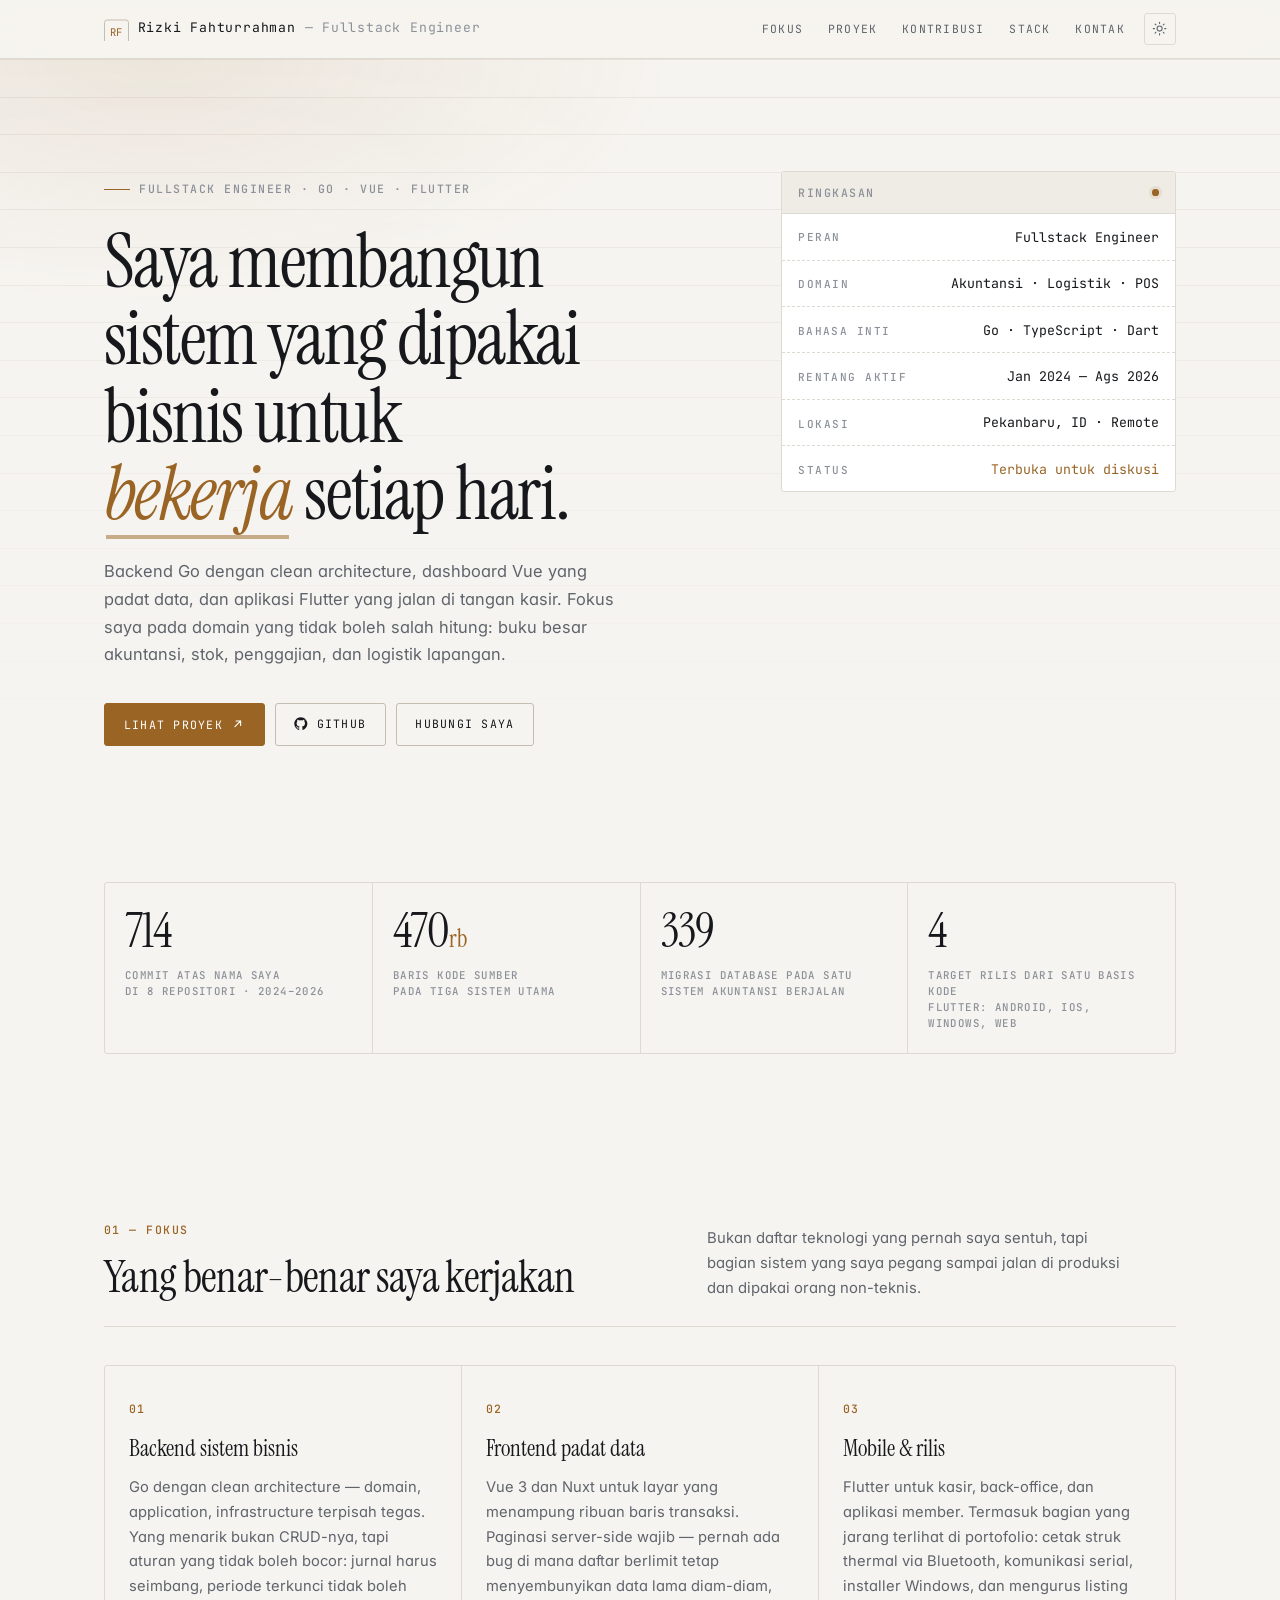
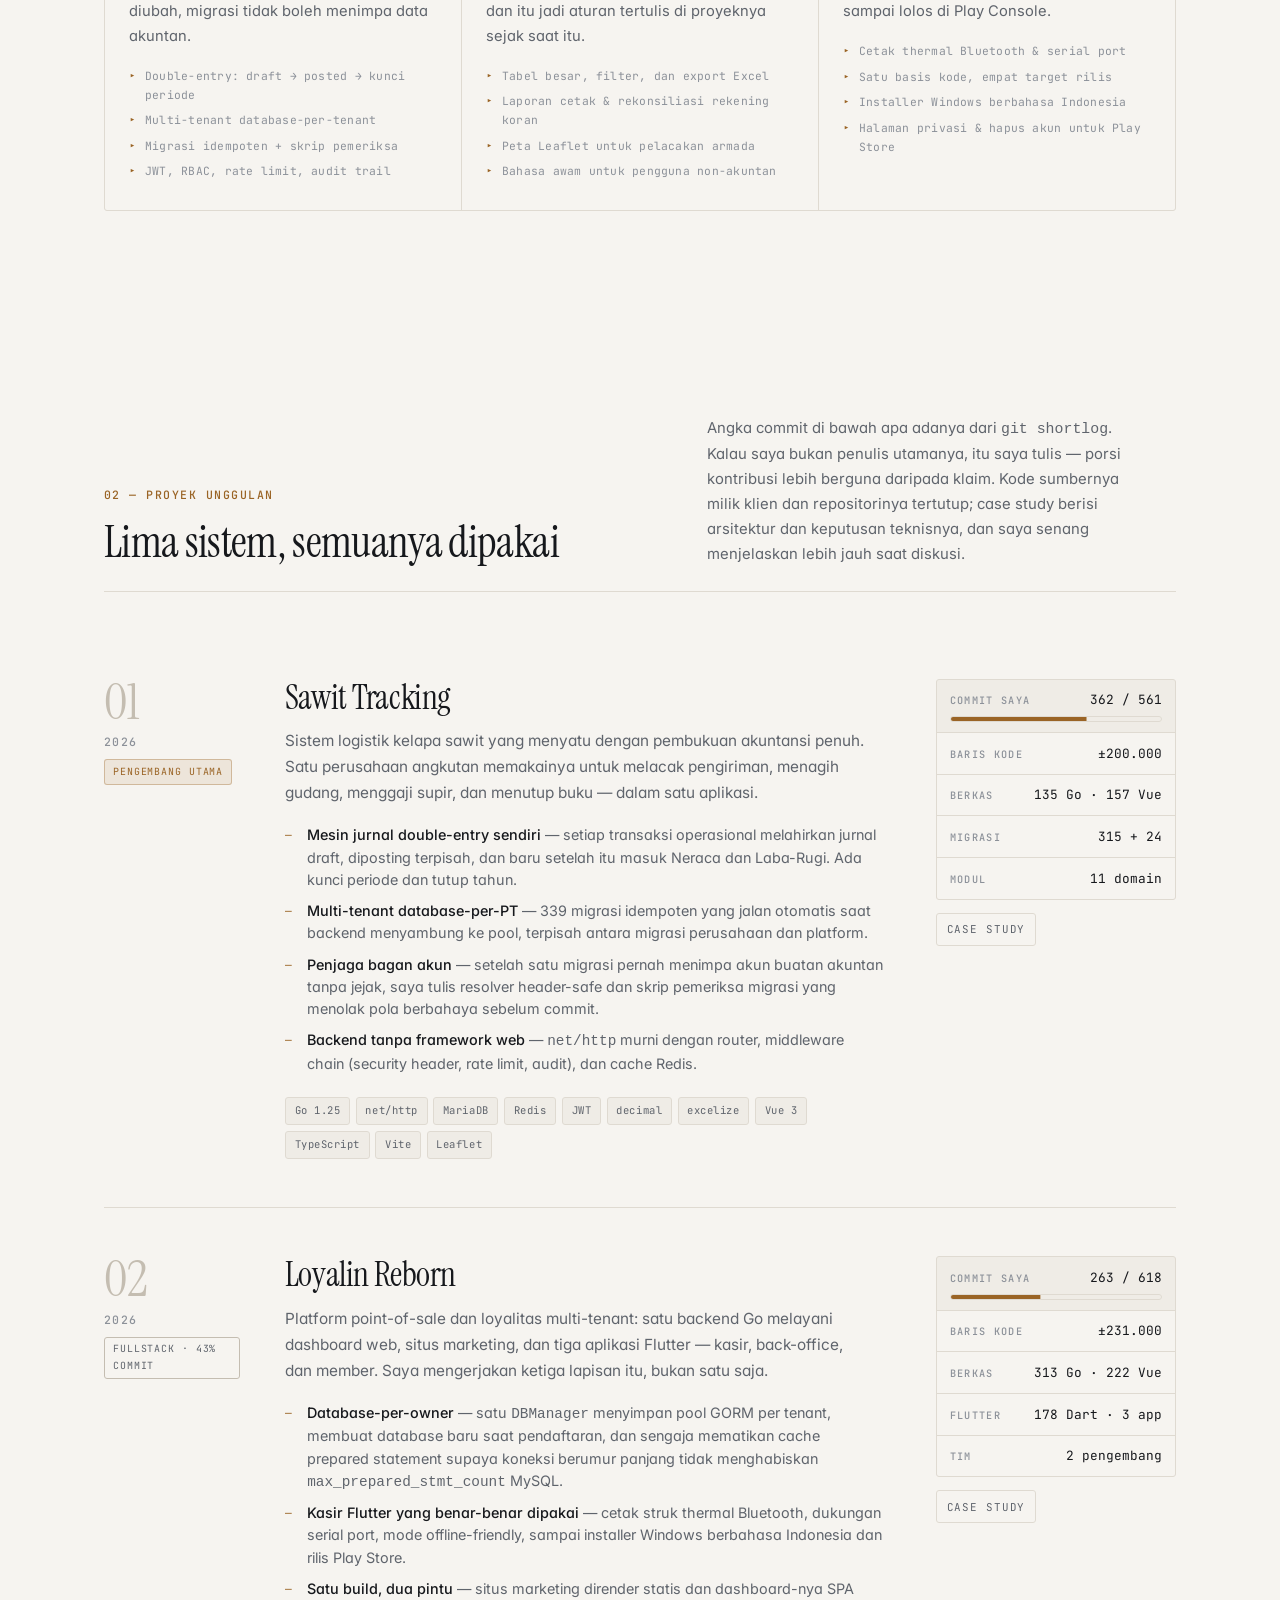
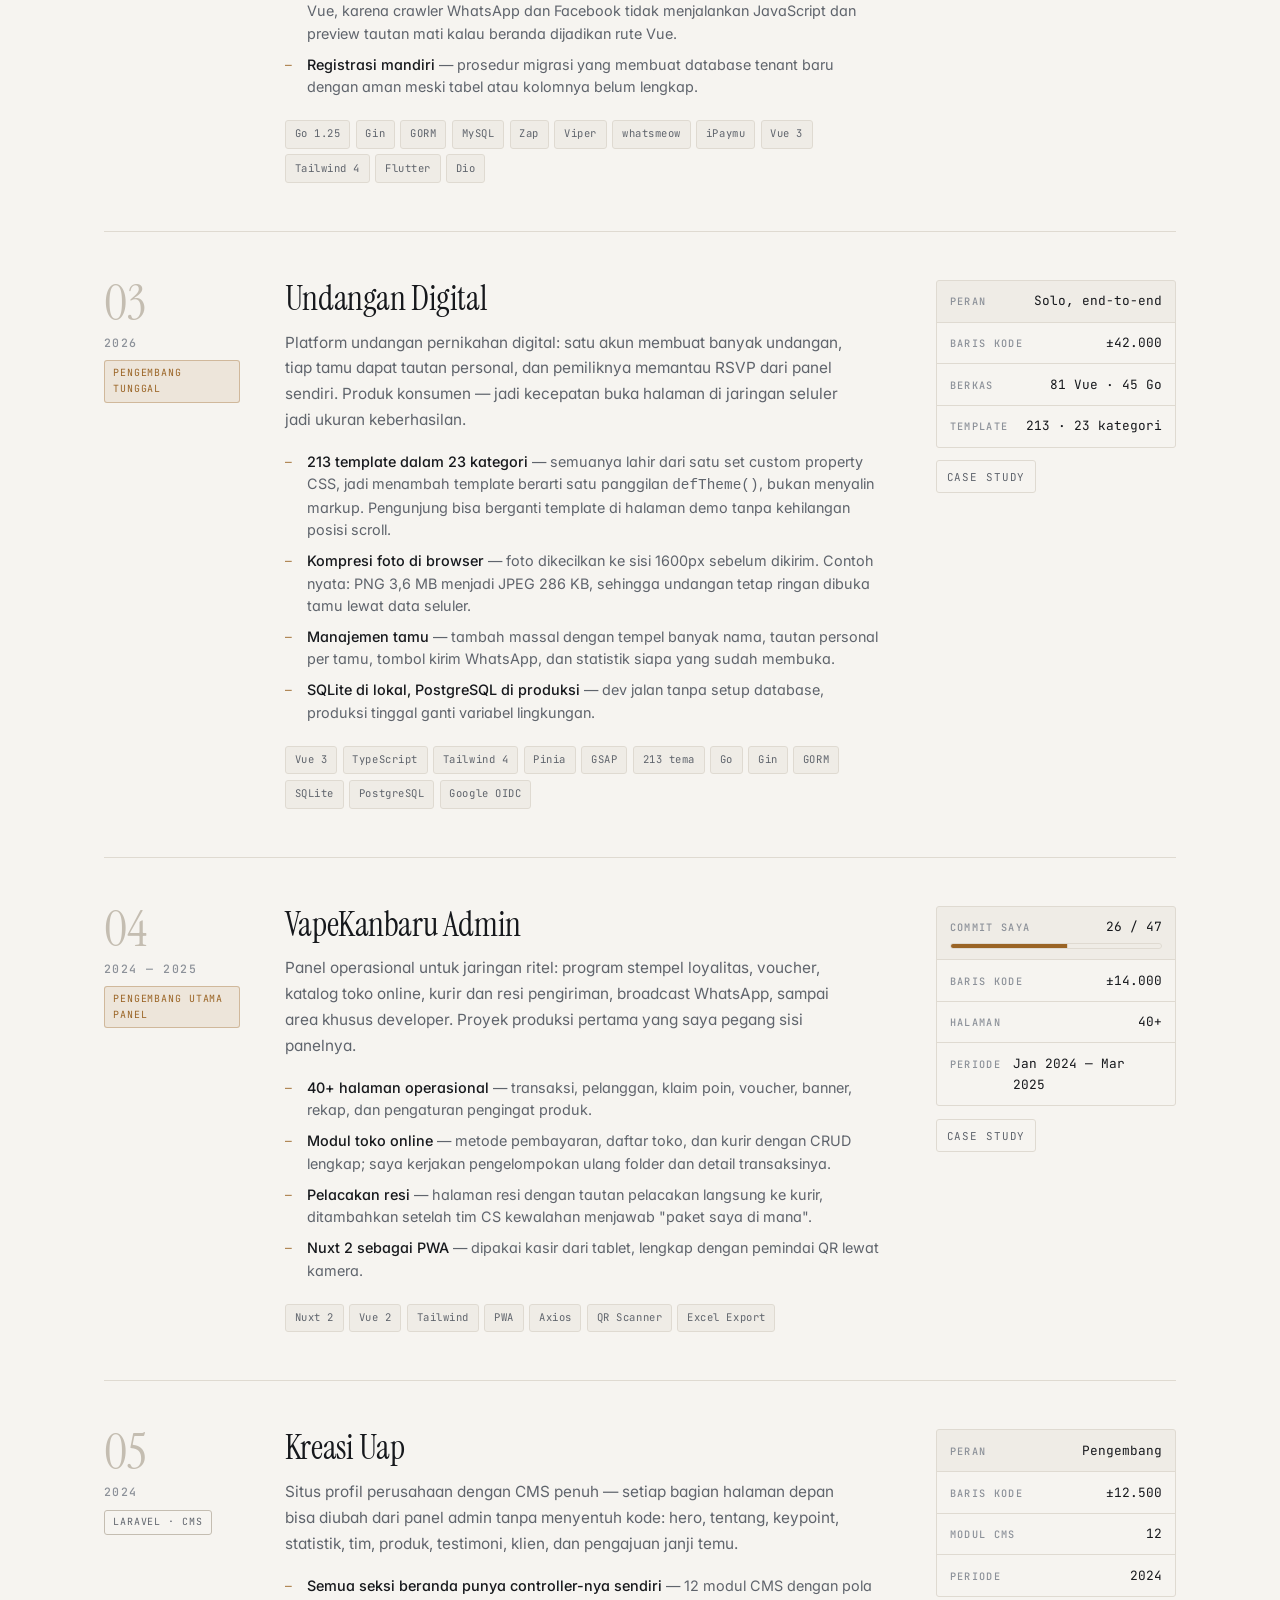
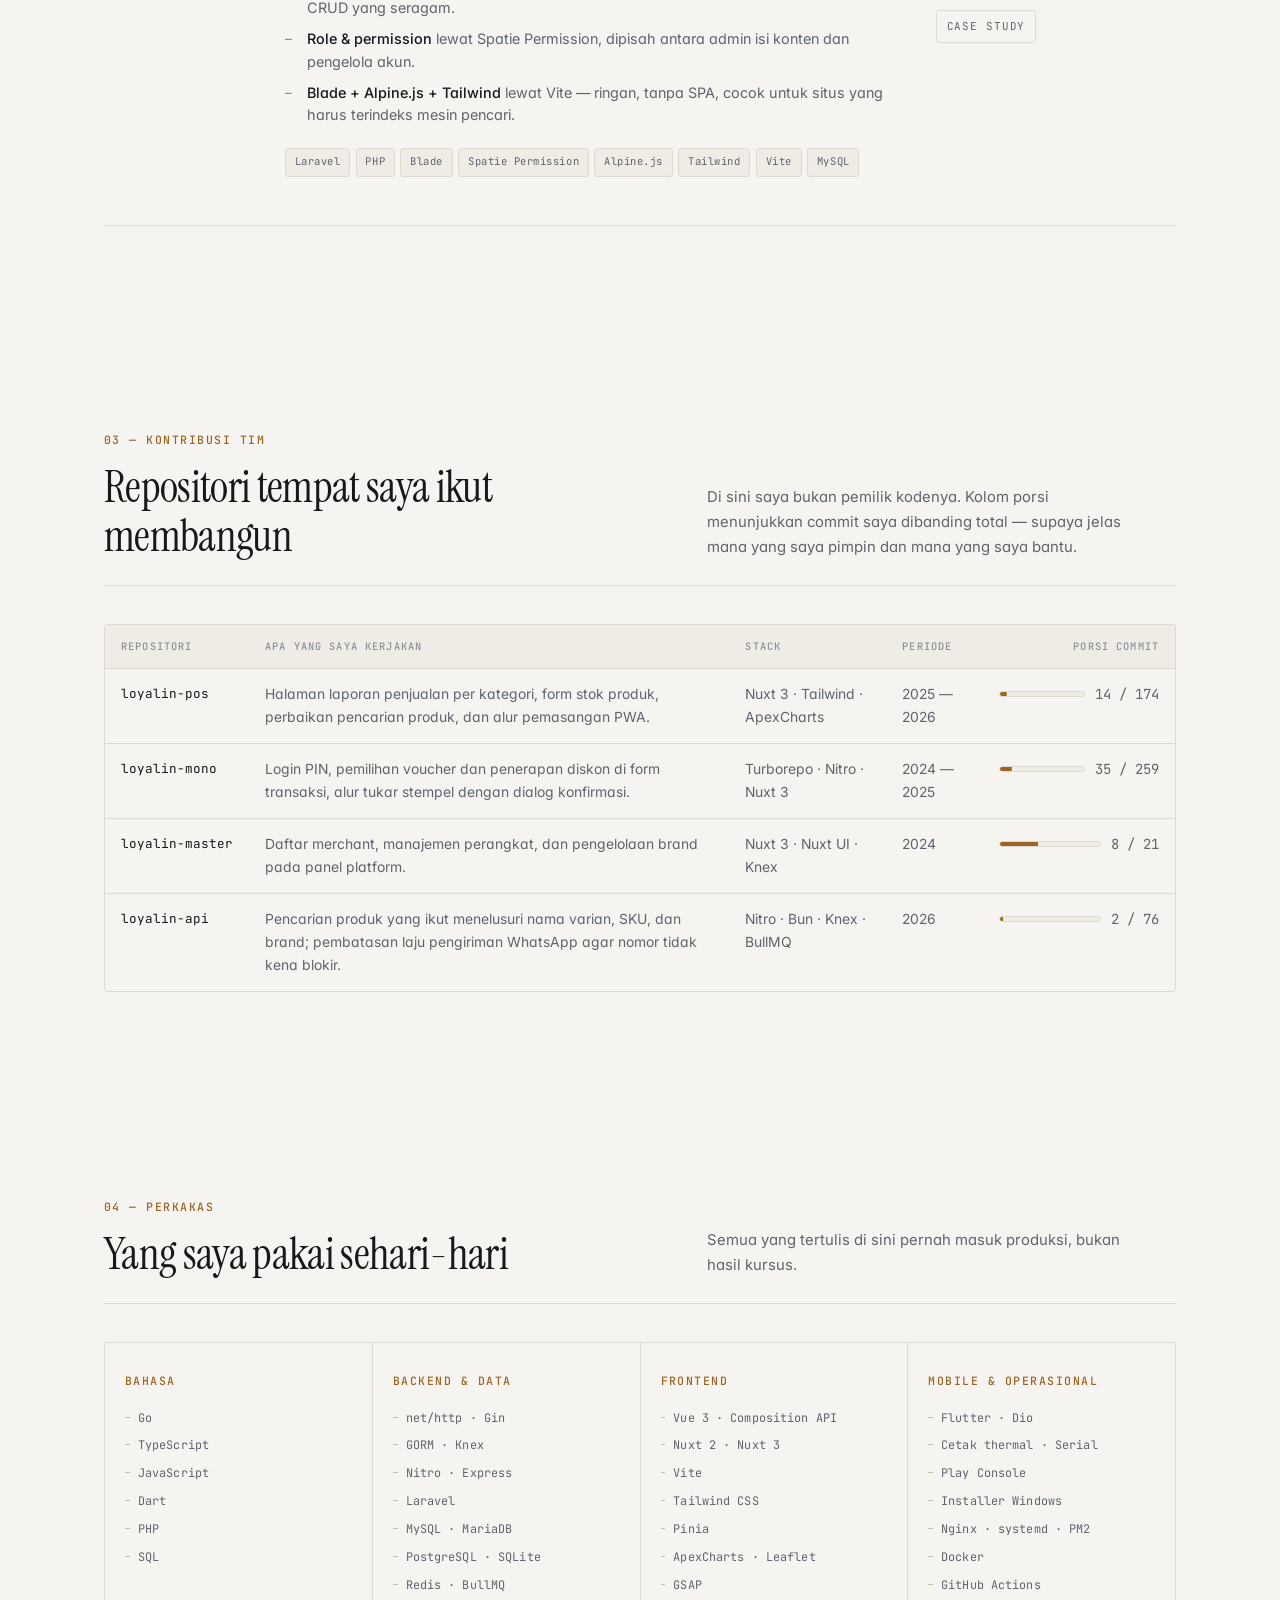
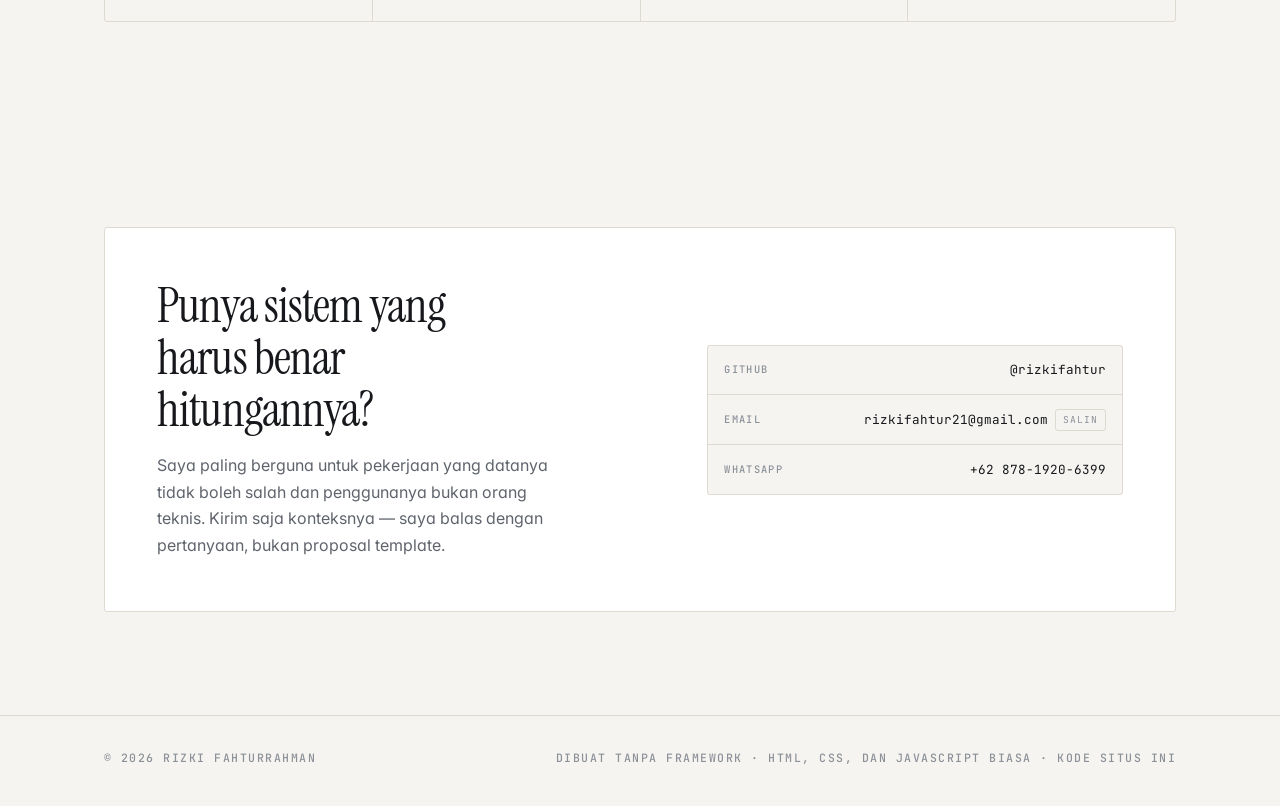
==== commit bf0b5aa3: "Portofolio: lokasi diisi Pekanbaru Tetap menyebut "Remote" supaya dua sinyal yang dicari rekruter — " ====
--- a/index.html
+++ b/index.html
@@ -3,12 +3,6 @@
 <head>
 <meta charset="utf-8">
 <meta name="viewport" content="width=device-width, initial-scale=1">
-
-<!-- ═══════════════════════════════════════════════════════════════════════
-     Kontak, alamat repo, dan URL situs sudah terisi.
-     Yang masih bisa disesuaikan kapan saja:
-       LOKASI : cari "Indonesia · Remote" di kartu ringkasan hero
-     ═══════════════════════════════════════════════════════════════════════ -->
 
 <title>Rizki Fahturrahman — Fullstack Engineer (Go · Vue · Flutter)</title>
 <meta name="description" content="Portofolio Rizki Fahturrahman. Membangun sistem akuntansi, logistik, dan point-of-sale yang dipakai bisnis setiap hari — backend Go, dashboard Vue, aplikasi Flutter.">
@@ -134,9 +128,8 @@
         <span class="ledger__val tnum">Jan 2024 — Ags 2026</span>
       </div>
       <div class="ledger__row">
-        <!-- GANTI: isi kota Anda, mis. "Pekanbaru, ID" -->
         <span class="mono ledger__key">Lokasi</span>
-        <span class="ledger__val">Indonesia · Remote</span>
+        <span class="ledger__val">Pekanbaru, ID · Remote</span>
       </div>
       <div class="ledger__row">
         <span class="mono ledger__key">Status</span>
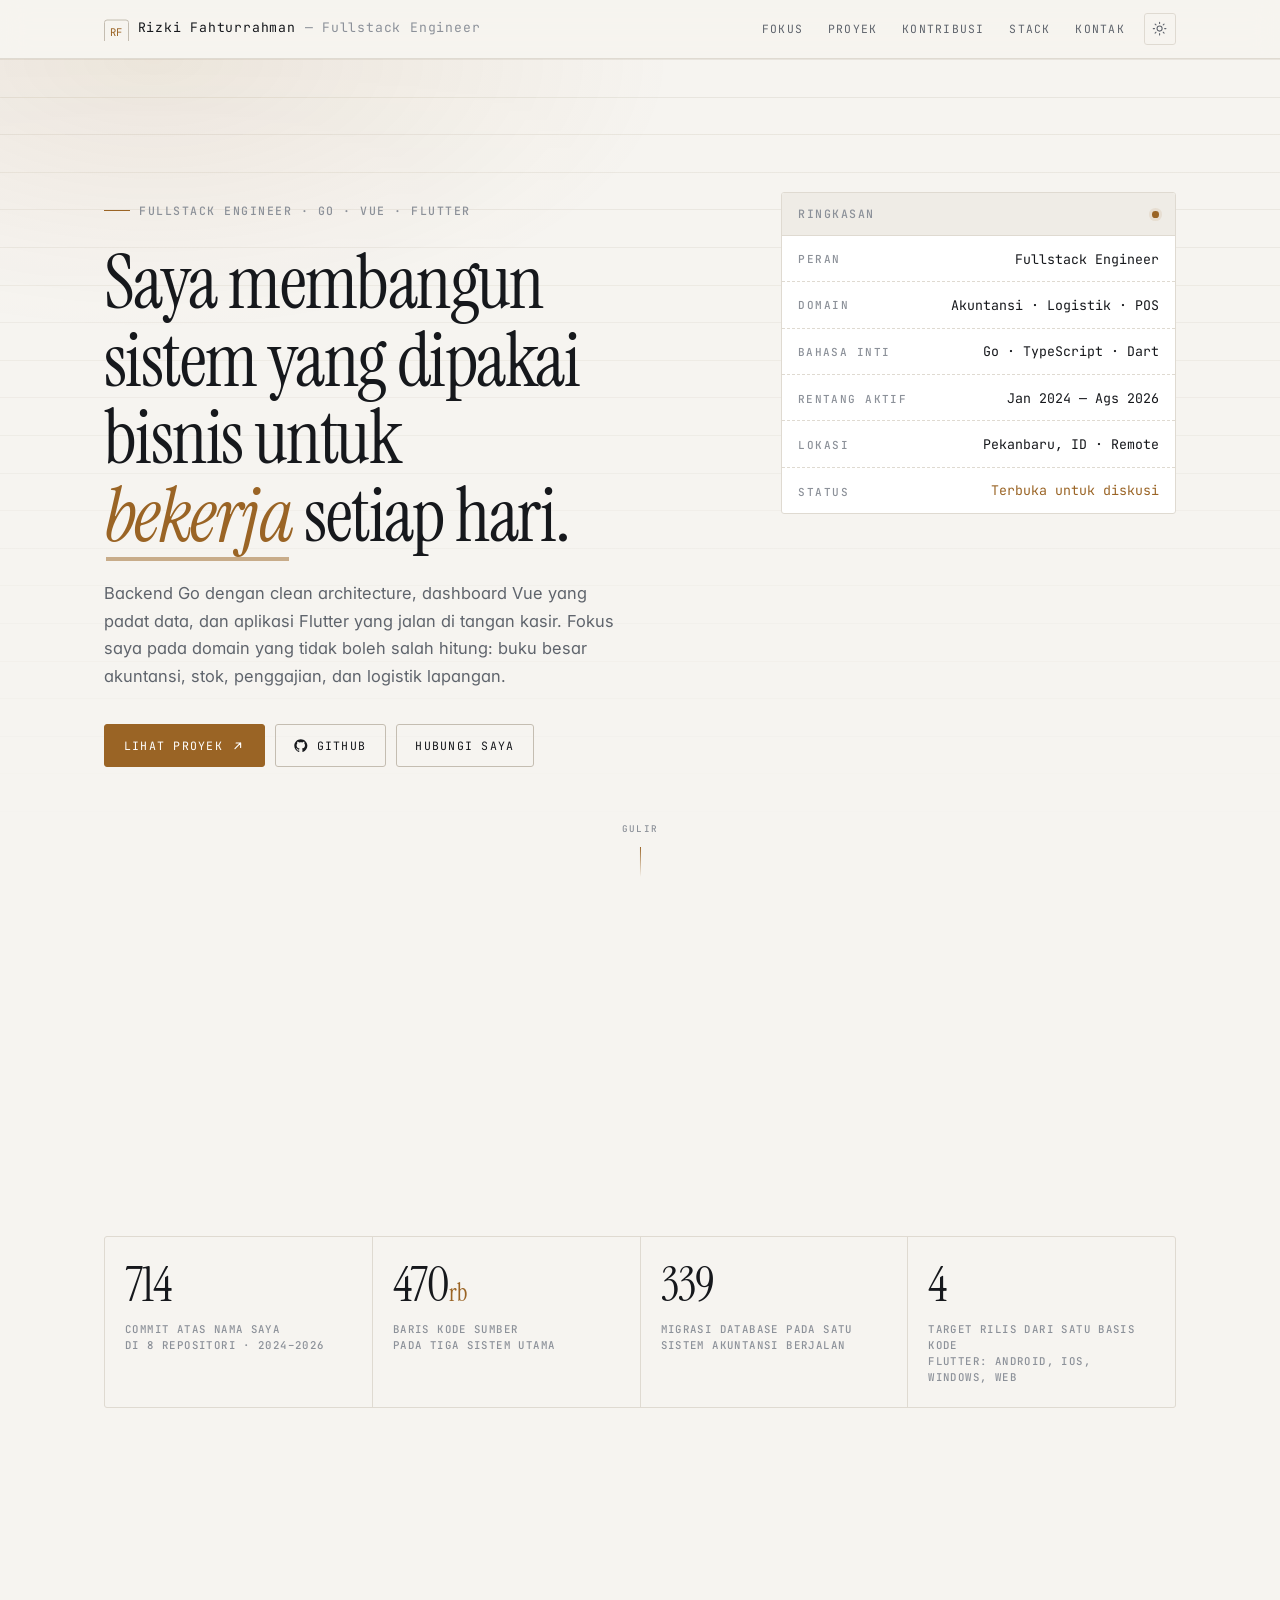
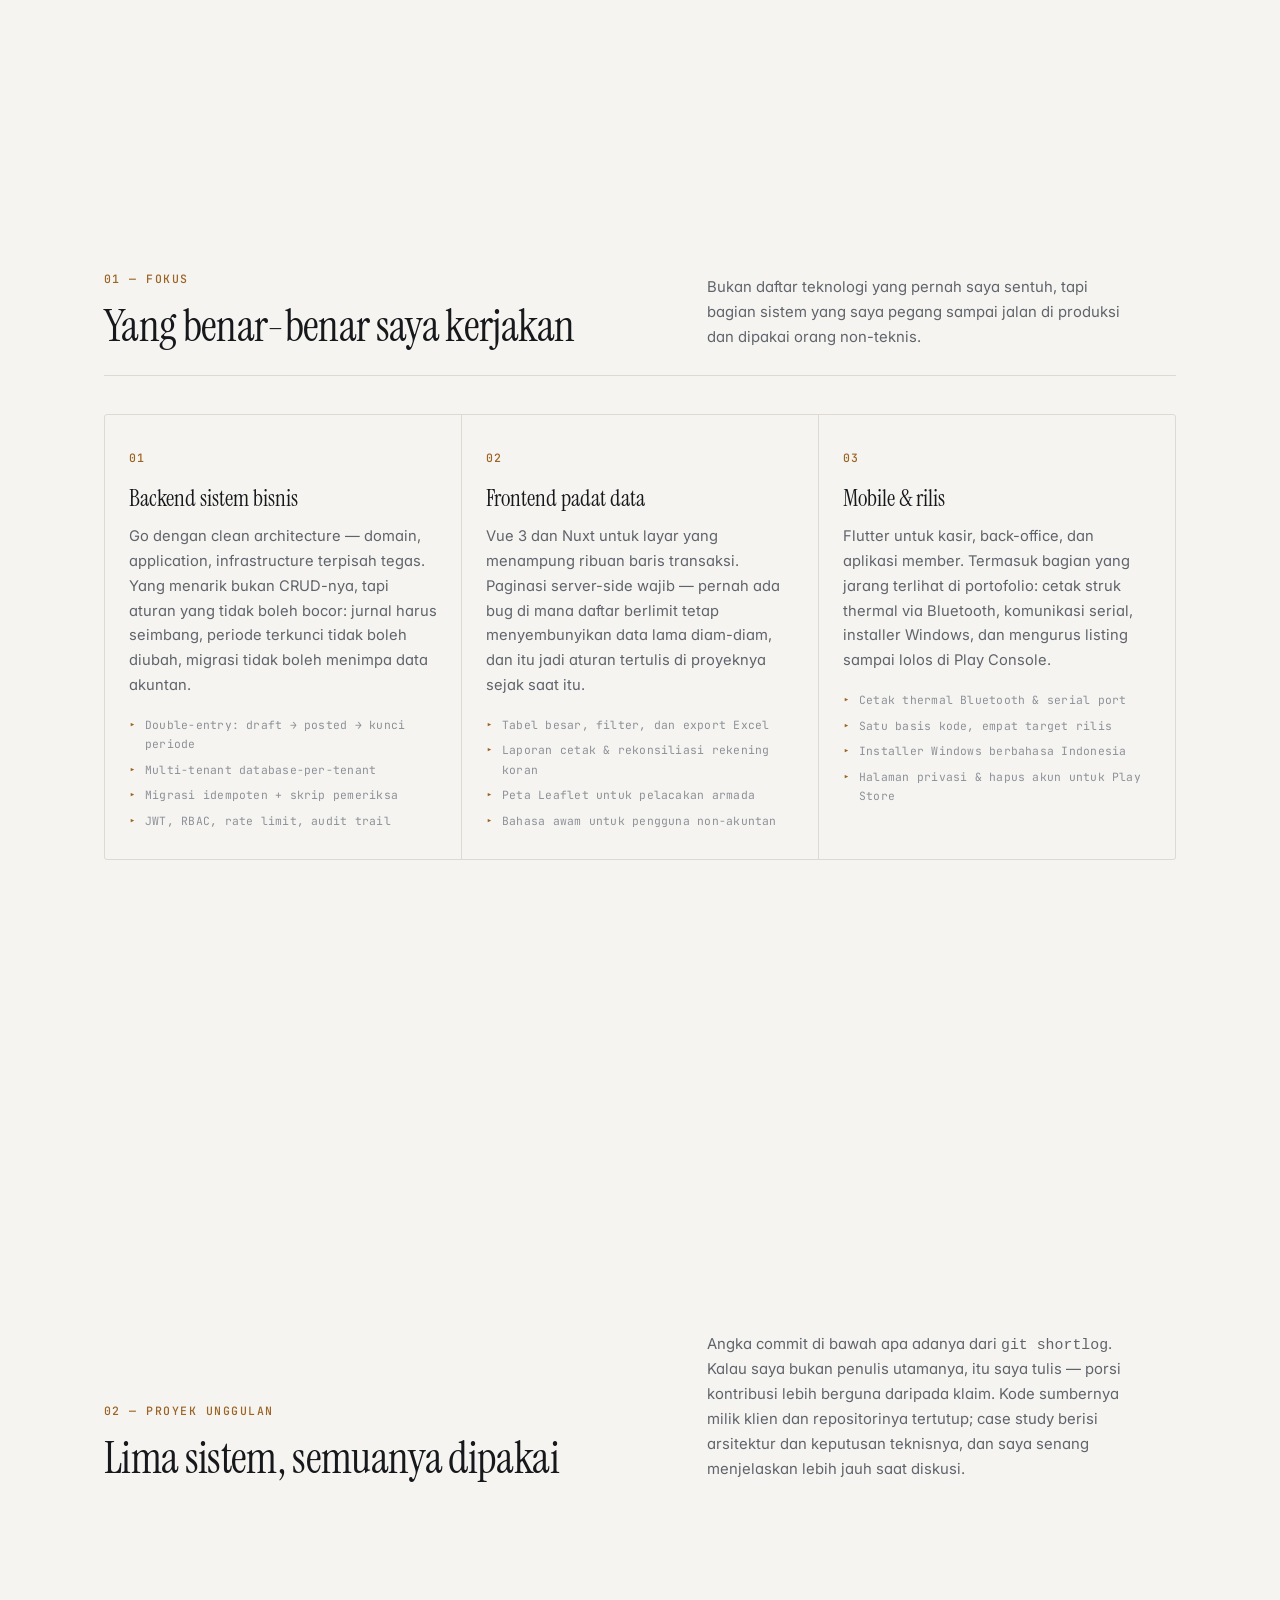
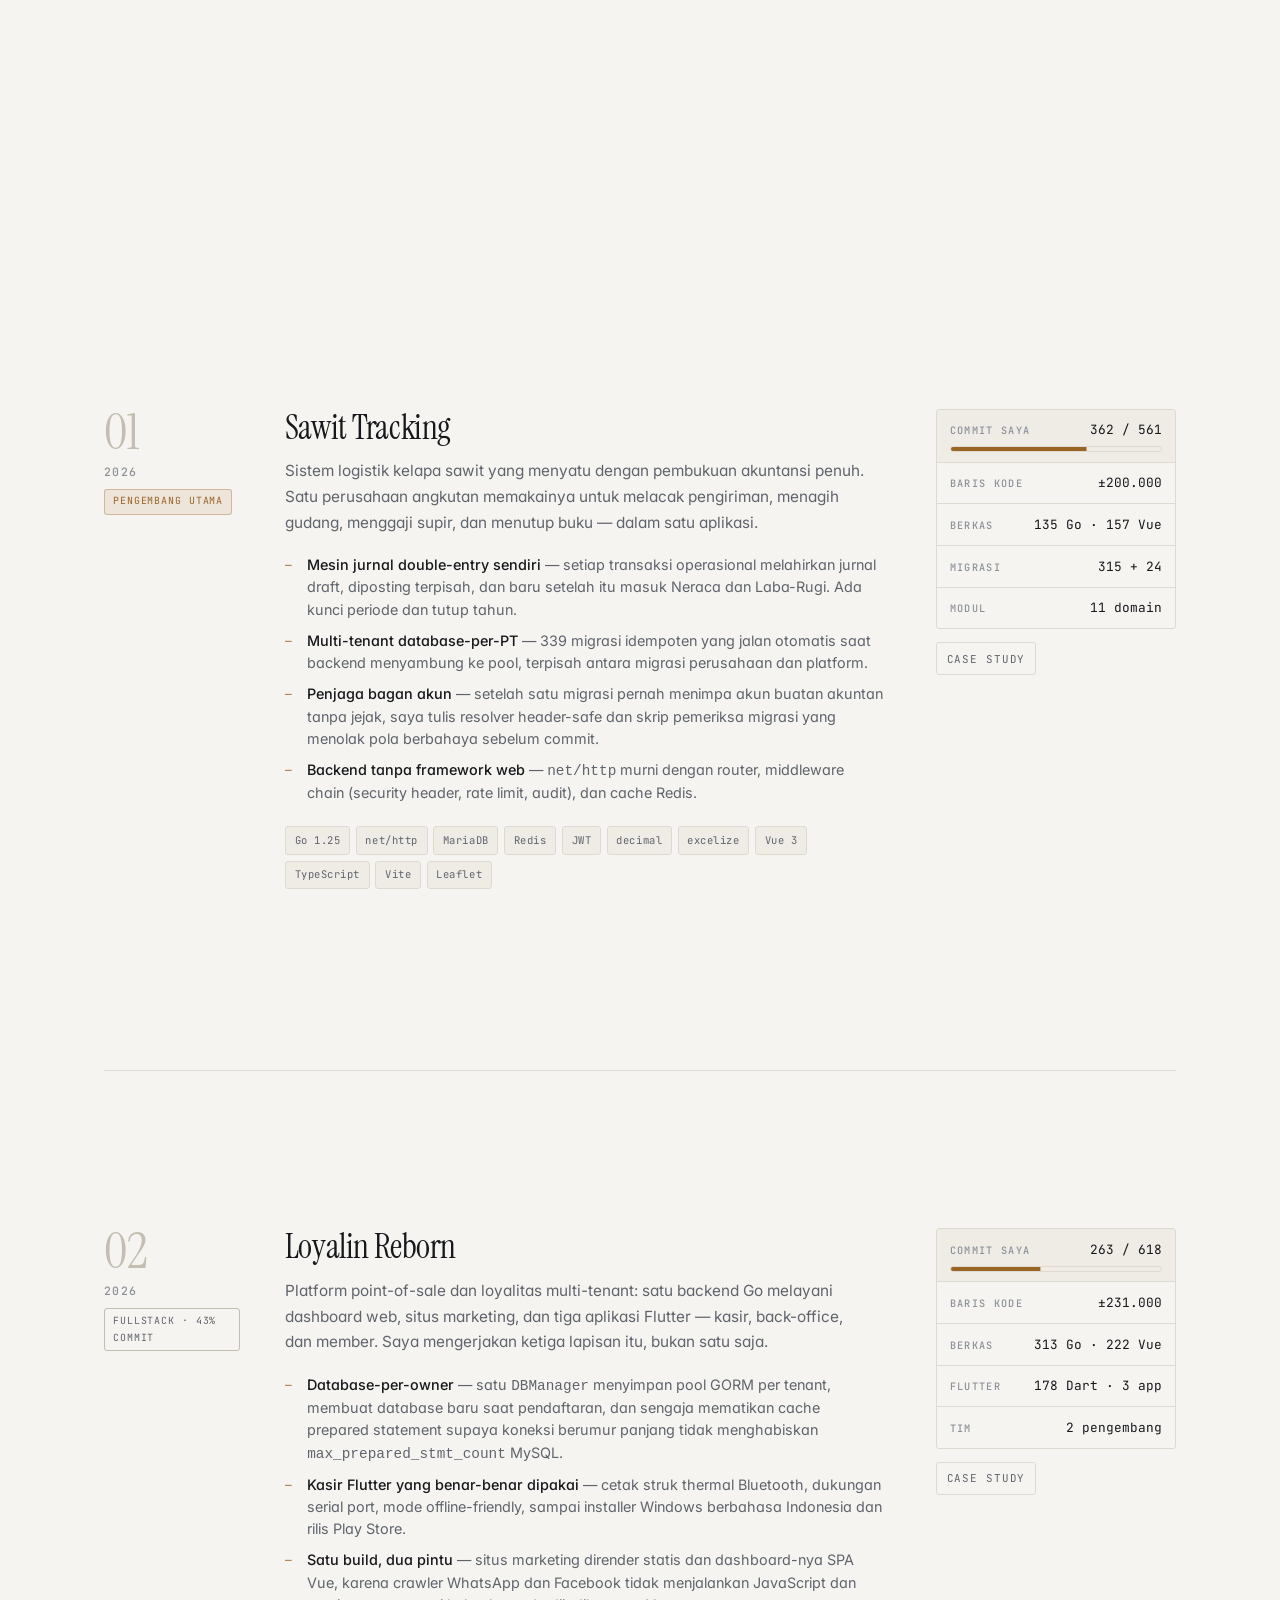
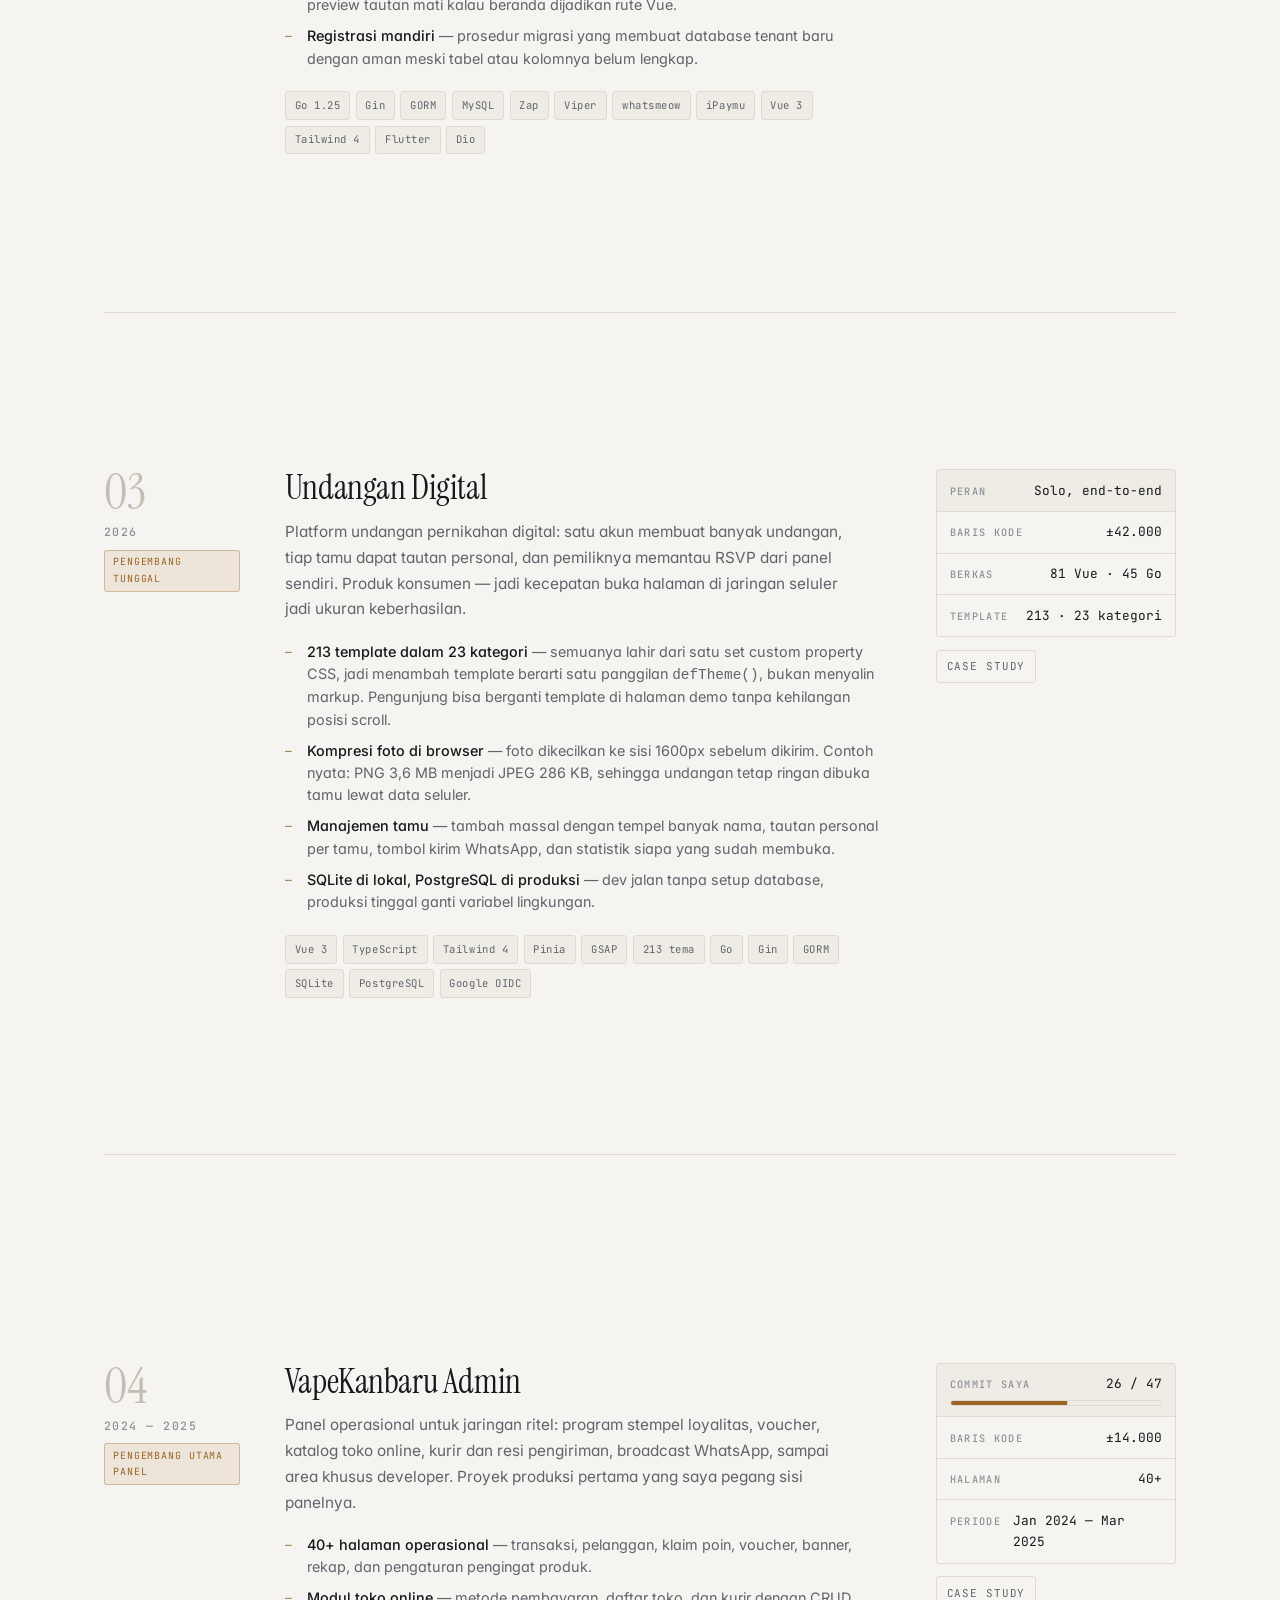
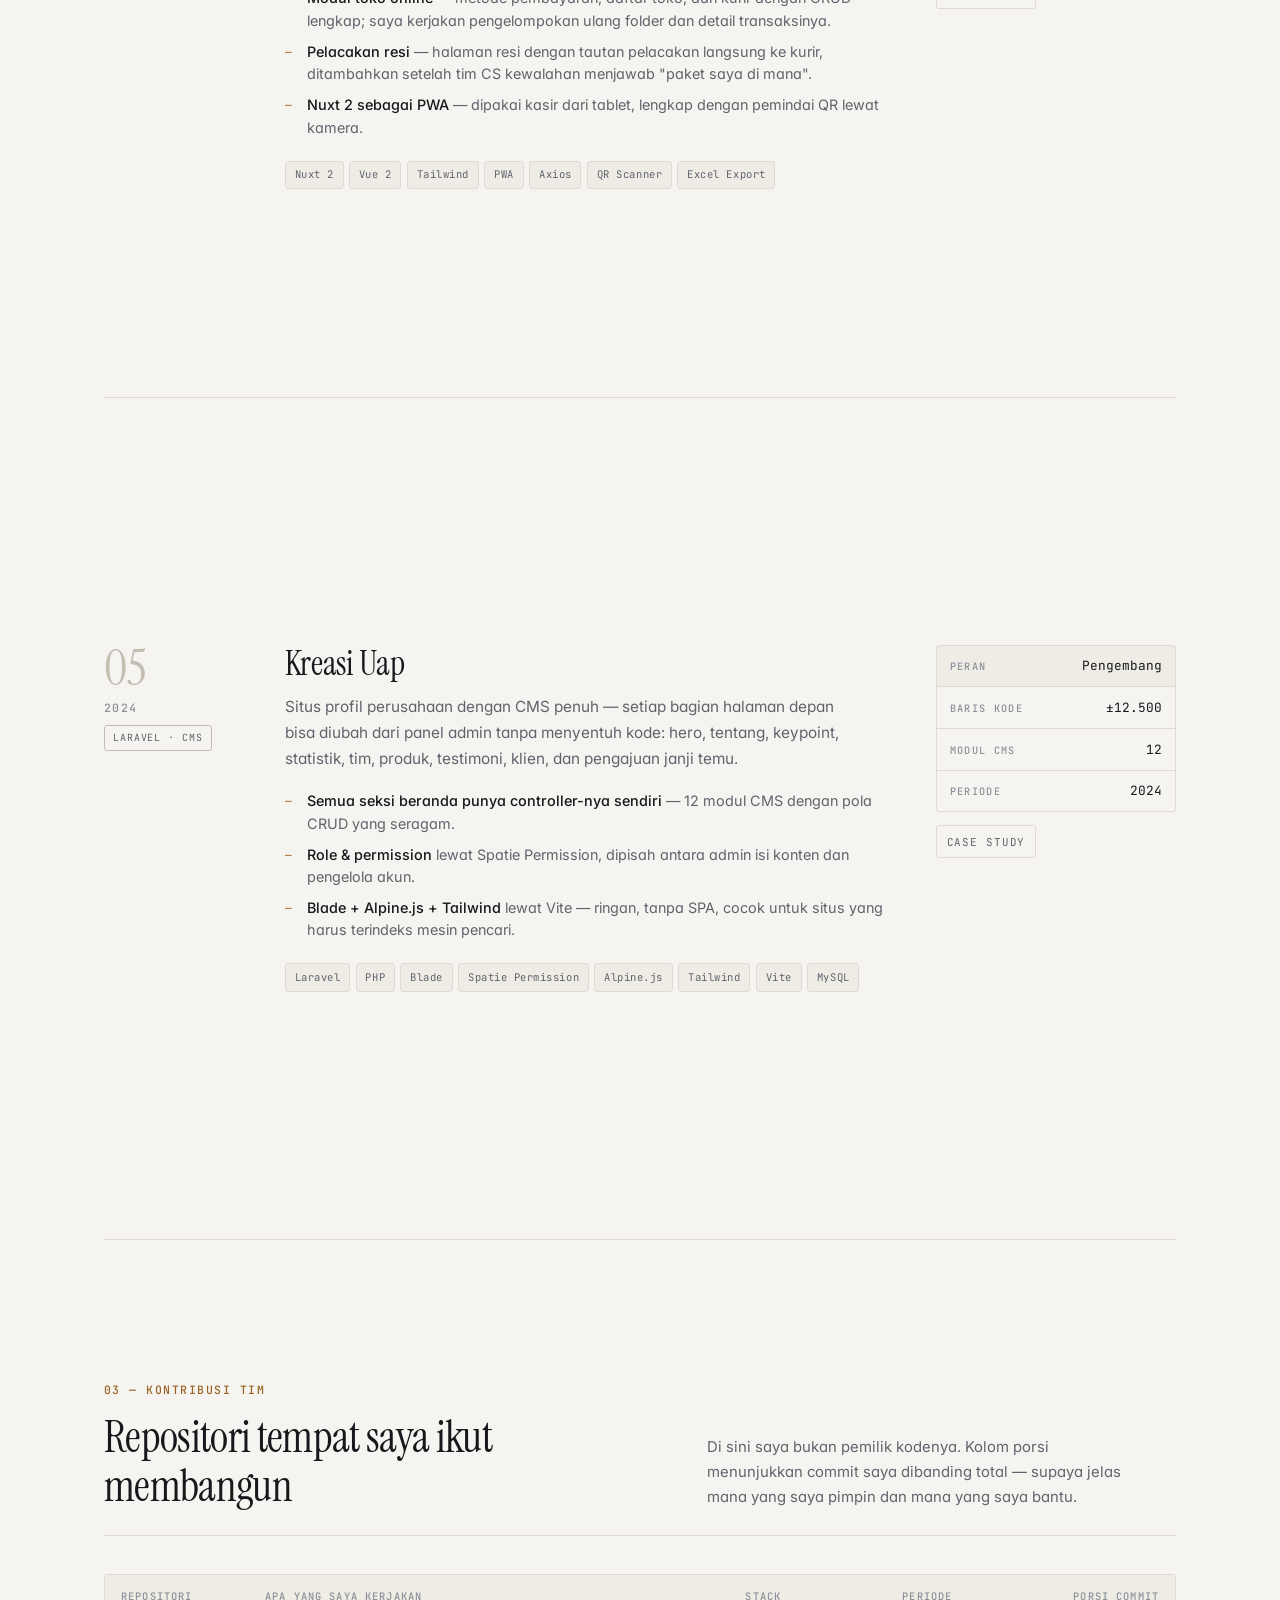
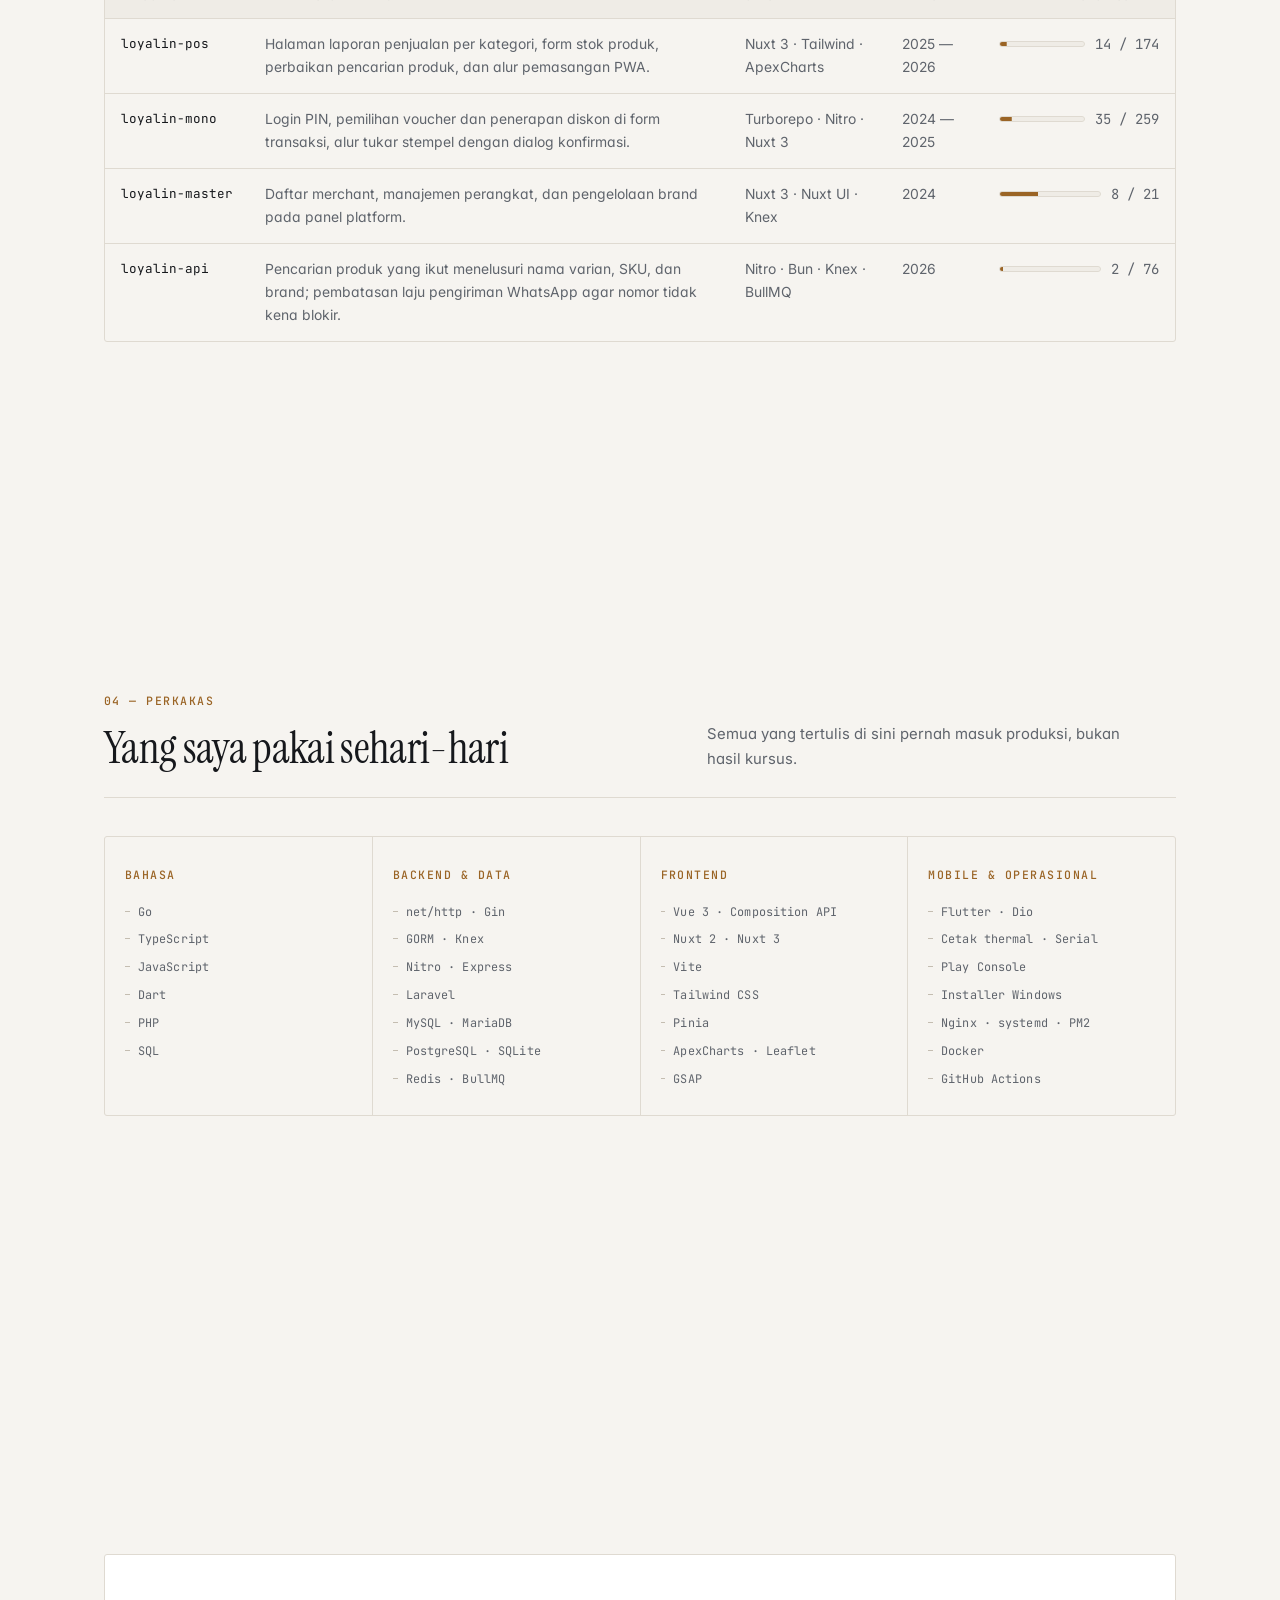
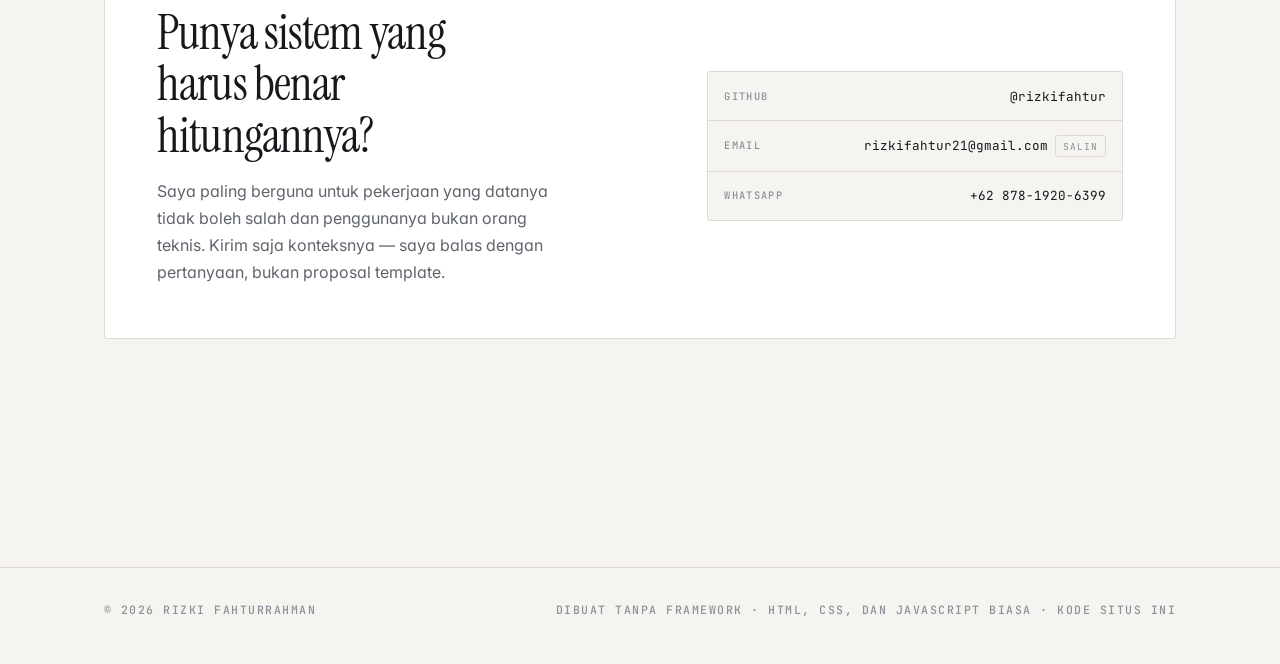
==== commit bb3e54fd: "Beranda: gulir satu layar per bagian Dua belas titik berhenti — hero, angka, fokus, kepala seksi pro" ====
--- a/index.html
+++ b/index.html
@@ -1,5 +1,5 @@
 <!doctype html>
-<html lang="id">
+<html lang="id" class="beranda">
 <head>
 <meta charset="utf-8">
 <meta name="viewport" content="width=device-width, initial-scale=1">
@@ -137,6 +137,8 @@
       </div>
     </aside>
   </div>
+
+  <p class="hero__cue mono" aria-hidden="true">Gulir</p>
 </section>
 
 <!-- ══════════════════════════ ANGKA ══════════════════════════ -->
@@ -257,7 +259,7 @@
 
         <div class="project__main">
           <h3 class="project__title">
-            <a href="https://github.com/rizkifahtur/portfolio/blob/main/case-studies/sawit-tracking.md">
+            <a href="case-studies/sawit-tracking.html">
               Sawit Tracking
               <svg viewBox="0 0 24 24" fill="none" stroke="currentColor" stroke-width="2"
                    stroke-linecap="round" stroke-linejoin="round" aria-hidden="true"><path d="M7 17 17 7M9 7h8v8"/></svg>
@@ -299,7 +301,7 @@
             <div class="stat"><span class="mono stat__k">Modul</span><span class="stat__v">11 domain</span></div>
           </div>
           <div class="project__links">
-            <a class="tlink" href="https://github.com/rizkifahtur/portfolio/blob/main/case-studies/sawit-tracking.md">Case study</a>
+            <a class="tlink" href="case-studies/sawit-tracking.html">Case study</a>
           </div>
         </aside>
       </article>
@@ -314,7 +316,7 @@
 
         <div class="project__main">
           <h3 class="project__title">
-            <a href="https://github.com/rizkifahtur/portfolio/blob/main/case-studies/loyalin-reborn.md">
+            <a href="case-studies/loyalin-reborn.html">
               Loyalin Reborn
               <svg viewBox="0 0 24 24" fill="none" stroke="currentColor" stroke-width="2"
                    stroke-linecap="round" stroke-linejoin="round" aria-hidden="true"><path d="M7 17 17 7M9 7h8v8"/></svg>
@@ -358,7 +360,7 @@
             <div class="stat"><span class="mono stat__k">Tim</span><span class="stat__v">2 pengembang</span></div>
           </div>
           <div class="project__links">
-            <a class="tlink" href="https://github.com/rizkifahtur/portfolio/blob/main/case-studies/loyalin-reborn.md">Case study</a>
+            <a class="tlink" href="case-studies/loyalin-reborn.html">Case study</a>
           </div>
         </aside>
       </article>
@@ -373,7 +375,7 @@
 
         <div class="project__main">
           <h3 class="project__title">
-            <a href="https://github.com/rizkifahtur/portfolio/blob/main/case-studies/undangan-digital.md">
+            <a href="case-studies/undangan-digital.html">
               Undangan Digital
               <svg viewBox="0 0 24 24" fill="none" stroke="currentColor" stroke-width="2"
                    stroke-linecap="round" stroke-linejoin="round" aria-hidden="true"><path d="M7 17 17 7M9 7h8v8"/></svg>
@@ -415,7 +417,7 @@
             <div class="stat"><span class="mono stat__k">Template</span><span class="stat__v">213 · 23 kategori</span></div>
           </div>
           <div class="project__links">
-            <a class="tlink" href="https://github.com/rizkifahtur/portfolio/blob/main/case-studies/undangan-digital.md">Case study</a>
+            <a class="tlink" href="case-studies/undangan-digital.html">Case study</a>
           </div>
         </aside>
       </article>
@@ -430,7 +432,7 @@
 
         <div class="project__main">
           <h3 class="project__title">
-            <a href="https://github.com/rizkifahtur/portfolio/blob/main/case-studies/vapekanbaru-admin.md">
+            <a href="case-studies/vapekanbaru-admin.html">
               VapeKanbaru Admin
               <svg viewBox="0 0 24 24" fill="none" stroke="currentColor" stroke-width="2"
                    stroke-linecap="round" stroke-linejoin="round" aria-hidden="true"><path d="M7 17 17 7M9 7h8v8"/></svg>
@@ -468,7 +470,7 @@
             <div class="stat"><span class="mono stat__k">Periode</span><span class="stat__v">Jan 2024 — Mar 2025</span></div>
           </div>
           <div class="project__links">
-            <a class="tlink" href="https://github.com/rizkifahtur/portfolio/blob/main/case-studies/vapekanbaru-admin.md">Case study</a>
+            <a class="tlink" href="case-studies/vapekanbaru-admin.html">Case study</a>
           </div>
         </aside>
       </article>
@@ -483,7 +485,7 @@
 
         <div class="project__main">
           <h3 class="project__title">
-            <a href="https://github.com/rizkifahtur/portfolio/blob/main/case-studies/kreasi-uap.md">
+            <a href="case-studies/kreasi-uap.html">
               Kreasi Uap
               <svg viewBox="0 0 24 24" fill="none" stroke="currentColor" stroke-width="2"
                    stroke-linecap="round" stroke-linejoin="round" aria-hidden="true"><path d="M7 17 17 7M9 7h8v8"/></svg>
@@ -519,7 +521,7 @@
             <div class="stat"><span class="mono stat__k">Periode</span><span class="stat__v">2024</span></div>
           </div>
           <div class="project__links">
-            <a class="tlink" href="https://github.com/rizkifahtur/portfolio/blob/main/case-studies/kreasi-uap.md">Case study</a>
+            <a class="tlink" href="case-studies/kreasi-uap.html">Case study</a>
           </div>
         </aside>
       </article>
--- a/assets/css/style.css
+++ b/assets/css/style.css
@@ -1005,7 +1005,513 @@
 }
 
 /* --------------------------------------------------------------------------
-   17. Cetak
+   17. Halaman case study
+
+   Satu bacaan panjang, jadi aturannya berbeda dari beranda: gerak ditahan,
+   ukuran baris dijaga di ~68 karakter, dan ringkasan proyek ikut menempel
+   di rail supaya peran serta porsi kerja selalu terbaca sambil menggulir.
+   -------------------------------------------------------------------------- */
+
+/* ---- Kepala halaman ------------------------------------------------------ */
+.cs__top {
+  position: relative;
+  padding-block: clamp(2.25rem, 5vw, 4rem) clamp(1.5rem, 3vw, 2.25rem);
+}
+.cs__top::before {
+  content: "";
+  position: absolute;
+  inset: 0;
+  /* Kertas bergaris yang sama seperti hero beranda — dua halaman, satu dunia. */
+  background: repeating-linear-gradient(
+    to bottom,
+    color-mix(in srgb, var(--line) 38%, transparent) 0 1px,
+    transparent 1px 2.35rem);
+  -webkit-mask-image: linear-gradient(to bottom, #000, rgba(0, 0, 0, 0.2) 45%, transparent 78%);
+  mask-image: linear-gradient(to bottom, #000, rgba(0, 0, 0, 0.2) 45%, transparent 78%);
+  pointer-events: none;
+}
+.cs__top > * { position: relative; }
+
+.cs__back {
+  /* flex, bukan inline-flex: .eyeline di bawahnya juga inline-flex, dan
+     keduanya akan berbagi satu baris. */
+  display: flex;
+  width: fit-content;
+  align-items: center;
+  gap: 0.55rem;
+  color: var(--fg-faint);
+  margin-bottom: 1.5rem;
+  transition: color 0.18s var(--ease);
+}
+.cs__back::before { content: ""; width: 1.1rem; height: 1px; background: currentColor; }
+.cs__back:hover { color: var(--accent); }
+
+.cs h1 {
+  font-family: var(--font-display);
+  font-size: clamp(2.2rem, 5.2vw, 3.75rem);
+  line-height: 1.05;
+  letter-spacing: -0.02em;
+  max-width: 20ch;
+  text-wrap: balance;
+}
+.cs__lede {
+  margin-top: 1.15rem;
+  max-width: 60ch;
+  color: var(--fg-muted);
+  font-size: 1.03rem;
+}
+
+/* ---- Rail + badan -------------------------------------------------------- */
+.cs__body {
+  display: grid;
+  grid-template-columns: minmax(0, 16.5rem) minmax(0, 1fr);
+  gap: clamp(1.75rem, 4vw, 4rem);
+  align-items: start;
+  padding-bottom: clamp(2.5rem, 6vw, 4.5rem);
+}
+
+.cs__rail { display: grid; gap: 1.15rem; }
+
+/* Nilai di sini jauh lebih panjang daripada di kartu hero beranda (satu baris
+   bisa memuat seluruh stack), jadi kunci dan nilainya ditumpuk dan rata kiri. */
+.cs__rail .ledger__row {
+  display: grid;
+  gap: 0.28rem;
+  align-items: start;
+}
+.cs__rail .ledger__val { text-align: left; }
+
+/* Menempel hanya kalau layarnya memang cukup tinggi untuk memuatnya utuh;
+   rail yang lebih tinggi dari viewport akan terpotong dan justru menyusahkan. */
+@media (min-width: 901px) and (min-height: 860px) {
+  .cs__rail { position: sticky; top: 4.9rem; }
+}
+
+.cs__toc {
+  display: grid;
+  align-content: start;
+  border-left: 1px solid var(--line);
+}
+.cs__toc a {
+  display: flex;
+  align-items: baseline;
+  gap: 0.6rem;
+  padding: 0.42rem 0.8rem;
+  font-size: 0.72rem;
+  letter-spacing: 0.02em;
+  text-transform: none;
+  border-radius: 0;
+}
+.cs__toc-no { color: var(--fg-faint); font-size: 0.62rem; }
+.cs__toc a[aria-current="true"] .cs__toc-no { color: var(--accent); }
+
+/* Penanda seksi aktif pindah ke tepi kiri — garis bawah tidak masuk akal
+   untuk daftar yang tersusun vertikal. */
+.cs__toc a::after {
+  left: -1px; right: auto; top: 0; bottom: 0;
+  width: 2px; height: auto;
+  transform: scaleY(0);
+  transform-origin: top;
+}
+.cs__toc a[aria-current="true"]::after { transform: scaleY(1); }
+
+/* ---- Prosa --------------------------------------------------------------- */
+.prose { max-width: 68ch; min-width: 0; }
+.prose > *:first-child { margin-top: 0; }
+.prose p { margin-top: 1rem; color: var(--fg-muted); }
+.prose strong { color: var(--fg); font-weight: 500; }
+
+.cs__section { padding-top: clamp(1.9rem, 4vw, 2.9rem); }
+.cs__section:first-child { padding-top: 0; }
+
+.cs__section-head {
+  padding-bottom: 0.85rem;
+  margin-bottom: 1.3rem;
+  border-bottom: 1px solid var(--line);
+}
+.cs__section-head .section__index { margin-bottom: 0.55rem; }
+.cs__section-head h2 {
+  font-family: var(--font-display);
+  font-size: clamp(1.55rem, 3vw, 2.15rem);
+  line-height: 1.14;
+  letter-spacing: -0.014em;
+}
+
+.prose h3 {
+  margin-top: 1.9rem;
+  font-family: var(--font-display);
+  font-size: 1.3rem;
+  line-height: 1.25;
+  color: var(--fg);
+}
+
+/* Reset dasar hanya menyentuh ul, jadi ol masih membawa penanda bawaannya —
+   dan itu akan tampil dobel bersama penomoran di ::before. */
+.prose__list {
+  display: grid;
+  gap: 0.5rem;
+  margin: 1rem 0 0;
+  padding: 0;
+  list-style: none;
+}
+.prose__list li {
+  position: relative;
+  padding-left: 1.45rem;
+  color: var(--fg-muted);
+  line-height: 1.6;
+}
+ul.prose__list > li::before {
+  content: "—";
+  position: absolute;
+  left: 0;
+  color: var(--accent);
+  font-family: var(--font-mono);
+  font-size: 0.7rem;
+  line-height: 2.1;
+}
+ol.prose__list { counter-reset: butir; }
+ol.prose__list > li::before {
+  counter-increment: butir;
+  content: counter(butir, decimal-leading-zero);
+  position: absolute;
+  left: 0;
+  color: var(--accent);
+  font-family: var(--font-mono);
+  font-size: 0.66rem;
+  line-height: 2.4;
+  font-variant-numeric: tabular-nums;
+}
+
+.prose .table-scroll,
+.prose .stats { margin-top: 1.3rem; }
+
+/* Kode sebaris. Dibatasi ke .prose dan .dg supaya <code> di beranda tidak
+   ikut berubah. */
+.prose code,
+.dg code {
+  font-family: var(--font-mono);
+  font-size: 0.85em;
+  color: var(--fg);
+  background: var(--bg-inset);
+  border: 1px solid var(--line);
+  border-radius: 2px;
+  padding: 0.05em 0.32em;
+}
+
+/* ---- Blok kode ----------------------------------------------------------- */
+.code {
+  margin-top: 1.3rem;
+  border: 1px solid var(--line);
+  border-radius: var(--radius);
+  background: var(--bg-elev);
+  overflow: hidden;
+}
+.code__lang {
+  padding: 0.5rem 0.9rem;
+  border-bottom: 1px solid var(--line);
+  background: var(--bg-inset);
+  color: var(--fg-faint);
+  font-size: 0.62rem;
+}
+.code pre { margin: 0; padding: 0.95rem 0.9rem; overflow-x: auto; }
+.code code {
+  font-family: var(--font-mono);
+  font-size: 0.775rem;
+  line-height: 1.7;
+  color: var(--fg);
+  white-space: pre;
+  background: none;
+  border: 0;
+  padding: 0;
+}
+
+/* ---- Diagram: digambar dengan HTML + CSS, tanpa pustaka apa pun ---------- */
+.dg { margin: 1.5rem 0 0; display: grid; gap: 0.5rem; }
+.dg__label { color: var(--fg-faint); font-size: 0.63rem; line-height: 1.5; }
+
+.dg__band {
+  border: 1px solid var(--line);
+  border-radius: var(--radius);
+  background: var(--bg-elev);
+  padding: 0.7rem;
+}
+.dg__band > .dg__label { margin-bottom: 0.55rem; }
+.dg__nodes {
+  display: grid;
+  grid-template-columns: repeat(auto-fit, minmax(9.5rem, 1fr));
+  gap: 0.45rem;
+}
+
+/* Rantai menurun di dalam satu lapisan — penghubungnya yang memberi jarak. */
+.dg__stack { display: grid; }
+.dg__link--sm { height: 1.15rem; }
+.dg__row {
+  display: grid;
+  grid-template-columns: repeat(auto-fit, minmax(14rem, 1fr));
+  gap: 0.5rem;
+}
+
+.dg__node {
+  display: grid;
+  gap: 0.32rem;
+  align-content: start;
+  border: 1px solid var(--line-strong);
+  border-radius: var(--radius);
+  background: var(--bg);
+  padding: 0.58rem 0.68rem;
+  font-size: 0.78rem;
+  line-height: 1.45;
+  color: var(--fg-muted);
+}
+.dg__node b { color: var(--fg); font-weight: 500; }
+.dg__node--on { border-color: var(--accent-line); background: var(--accent-soft); color: var(--fg); }
+.dg__node--db { background: var(--bg-inset); }
+
+.dg__tag {
+  justify-self: start;
+  font-size: 0.55rem;
+  padding: 0.08rem 0.32rem;
+  border: 1px solid var(--line-strong);
+  border-radius: 2px;
+  color: var(--fg-faint);
+}
+
+/* Penghubung antar lapisan */
+.dg__link { position: relative; height: 1.6rem; display: grid; place-items: center; }
+.dg__link::before {
+  content: "";
+  position: absolute;
+  top: 0; bottom: 0;
+  width: 1px;
+  background: var(--line-strong);
+}
+.dg__link::after {
+  content: "";
+  position: absolute;
+  bottom: 1px;
+  width: 5px; height: 5px;
+  border-right: 1px solid var(--line-strong);
+  border-bottom: 1px solid var(--line-strong);
+  transform: rotate(45deg);
+}
+.dg__link-label {
+  position: relative;
+  background: var(--bg);
+  padding: 0 0.4rem;
+  color: var(--fg-faint);
+  font-size: 0.58rem;
+}
+
+.dg__cap { margin-top: 0.65rem; color: var(--fg-faint); font-size: 0.8rem; line-height: 1.6; }
+
+/* Rantai mendatar */
+.dg__chain {
+  display: flex;
+  flex-wrap: wrap;
+  gap: 0.5rem 1rem;
+  margin: 0;
+  padding: 0;
+  list-style: none;
+}
+.dg__chain > li { flex: 1 1 9rem; }
+.dg__chain--tight > li { flex: 0 1 auto; }
+/* Panah di sisi kanan, bukan kiri: saat rantainya membungkus, baris berakhir
+   dengan panah — terbaca sebagai "bersambung" — alih-alih menggantung di luar
+   tepi kiri kotak. */
+.dg__chain > li { position: relative; }
+.dg__chain > li:not(:last-child)::after {
+  content: "→";
+  position: absolute;
+  right: -0.5rem;
+  top: 50%;
+  transform: translate(50%, -50%);
+  color: var(--accent);
+  font-family: var(--font-mono);
+  font-size: 0.72rem;
+}
+
+.dg__aside { display: grid; gap: 0.4rem; margin: 0.55rem 0 0; padding: 0; list-style: none; }
+.dg__aside li {
+  display: flex;
+  align-items: baseline;
+  gap: 0.55rem;
+  font-size: 0.79rem;
+  line-height: 1.55;
+  color: var(--fg-muted);
+}
+.dg__aside .dg__tag { flex: none; }
+
+/* Pohon halaman.
+   Reset dan indentasi harus sama spesifik: kalau resetnya lebih kuat, ia
+   menghapus indentasi dan seluruh hierarki halaman jadi rata kiri. */
+.dg__tree, .dg__tree ul { list-style: none; margin: 0; padding: 0; }
+.dg__tree ul {
+  margin-left: 1rem;
+  padding-left: 1.1rem;
+  border-left: 1px solid var(--line);
+}
+.dg__tree li { position: relative; margin-top: 0.4rem; font-size: 0.78rem; color: var(--fg-muted); }
+.dg__tree ul > li::before {
+  content: "";
+  position: absolute;
+  left: -1.1rem;
+  top: 0.72em;
+  width: 0.75rem;
+  height: 1px;
+  background: var(--line);
+}
+.dg__tree .dg__node { display: inline-grid; }
+
+/* ---- Case study berikutnya ---------------------------------------------- */
+.cs__nav {
+  display: grid;
+  grid-template-columns: repeat(auto-fit, minmax(13rem, 1fr));
+  gap: 1px;
+  background: var(--line);
+  border: 1px solid var(--line);
+  border-radius: var(--radius);
+  overflow: hidden;
+  margin-bottom: clamp(2.5rem, 6vw, 4rem);
+}
+.cs__jump {
+  background: var(--bg);
+  padding: 1rem 1.15rem;
+  display: grid;
+  gap: 0.3rem;
+  transition: background 0.2s var(--ease);
+}
+.cs__jump:hover { background: var(--bg-elev); }
+.cs__jump--next { text-align: right; }
+.cs__jump-k { color: var(--fg-faint); font-size: 0.6rem; }
+.cs__jump-v { font-family: var(--font-display); font-size: 1.35rem; line-height: 1.2; }
+.cs__jump:hover .cs__jump-v { color: var(--accent); }
+
+@media (max-width: 900px) {
+  .cs__body { grid-template-columns: 1fr; }
+}
+
+/* --------------------------------------------------------------------------
+   18. Gulir satu layar — hanya di beranda
+
+   Tiap bagian berhenti pas di bawah header. Halaman case study sengaja
+   dikecualikan: itu bacaan panjang, dan berhenti paksa tiap layar justru
+   menyiksa di sana.
+
+   Dipakai `proximity`, bukan `mandatory`. Baris proyek isinya padat — judul,
+   empat butir, chip, dan kartu statistik — dan di layar pendek isinya lebih
+   tinggi daripada satu layar. Dengan `mandatory`, bagian yang meluber jadi
+   sulit dibaca karena gulirannya selalu ditarik balik ke titik berhenti.
+   `proximity` tetap memberi kesan satu layar per bagian, tapi melepaskan
+   pegangan begitu pembaca benar-benar perlu menggulir isi yang panjang.
+
+   Semua tinggi memakai min-height, tidak pernah height. Dengan height tetap,
+   isi yang lebih tinggi akan meluber ke atas viewport dan tidak bisa dicapai
+   sama sekali — teks yang hilang diam-diam.
+   -------------------------------------------------------------------------- */
+
+.beranda {
+  scroll-snap-type: y proximity;
+  /* Berhenti tepat di bawah header setinggi 3,6rem. */
+  scroll-padding-top: 3.6rem;
+}
+
+.beranda .hero,
+.beranda .section:not(#proyek),
+.beranda .project,
+.beranda #proyek > .wrap > .section__head {
+  scroll-snap-align: start;
+}
+
+.beranda .hero,
+.beranda .section:not(#proyek),
+.beranda .project {
+  min-height: calc(100vh - 3.6rem);
+  min-height: calc(100svh - 3.6rem);
+  display: grid;
+  align-content: center;
+  /* Padding besar bawaan ada untuk memberi jarak antar bagian saat halaman
+     menggulir biasa. Di sini perataan tengah sudah melakukannya, dan padding
+     itu justru yang membuat hero, fokus, dan kontribusi meluber di layar
+     laptop pendek. Yang tersisa hanya jarak aman. */
+  padding-block: 1.5rem;
+}
+
+/* Seksi proyek memuat banyak titik berhenti sekaligus — kepala seksinya satu
+   layar, lalu tiap proyek satu layar. Jadi seksinya sendiri tidak diberi
+   tinggi minimum, dan paddingnya dilepas supaya tidak ada celah kosong. */
+.beranda #proyek { padding-block: 0; }
+.beranda #proyek > .wrap > .section__head {
+  min-height: calc(100vh - 3.6rem);
+  min-height: calc(100svh - 3.6rem);
+  align-content: center;
+  margin-bottom: 0;
+  padding-bottom: 0;
+}
+.beranda #proyek .section__head::after { display: none; }
+
+.beranda .project { padding-block: 1.5rem; }
+
+/* Petunjuk gulir di kaki hero */
+.hero__cue {
+  position: absolute;
+  left: 50%;
+  bottom: 1.5rem;
+  transform: translateX(-50%);
+  display: grid;
+  justify-items: center;
+  gap: 0.55rem;
+  margin: 0;
+  color: var(--fg-faint);
+  font-size: 0.58rem;
+  pointer-events: none;
+}
+.hero__cue::after {
+  content: "";
+  width: 1px;
+  height: 1.9rem;
+  background: linear-gradient(to bottom, var(--accent), transparent);
+}
+.js .hero__cue::after { animation: gulir 2.6s var(--ease) 1.8s infinite; }
+
+@keyframes gulir {
+  0%        { transform: scaleY(0); transform-origin: top; }
+  55%       { transform: scaleY(1); transform-origin: top; }
+  56%, 100% { transform: scaleY(0); transform-origin: bottom; }
+}
+
+/* Dua keadaan yang membuat satu-layar-per-bagian mustahil, dan di keduanya
+   halaman kembali menggulir biasa:
+
+   Layar sempit — kolom proyek menumpuk jadi satu, sehingga tiap bagian
+   berkisar 800–1300px sementara layarnya ±790px. Titik berhenti tiap ±800px
+   di atas isi setinggi 1300px berarti berhenti di tengah kalimat.
+
+   Layar pendek — nyaris tidak ada bagian yang muat sama sekali. */
+@media (max-width: 900px), (max-height: 640px) {
+  .beranda { scroll-snap-type: none; scroll-padding-top: 5.5rem; }
+  .beranda .hero,
+  .beranda .section:not(#proyek),
+  .beranda .project,
+  .beranda #proyek > .wrap > .section__head { min-height: 0; }
+  .beranda .hero { padding-block: clamp(3.5rem, 9vw, 7rem) clamp(2.5rem, 6vw, 4.5rem); }
+  .beranda .section:not(#proyek) { padding-block: clamp(3.5rem, 8vw, 6.5rem); }
+  .beranda .section--tight { padding-block: clamp(2.5rem, 5vw, 4rem); }
+  .beranda .project { padding-block: clamp(2rem, 4vw, 3rem); }
+  .beranda #proyek { padding-block: clamp(3.5rem, 8vw, 6.5rem); }
+  .beranda #proyek > .wrap > .section__head { margin-bottom: 2.4rem; padding-bottom: 1.6rem; }
+  .beranda #proyek .section__head::after { display: block; }
+  .hero__cue { display: none; }
+}
+
+/* Berhenti paksa saat menggulir bisa memusingkan. Yang minta minim gerak
+   mendapat halaman yang menggulir sepenuhnya bebas. */
+@media (prefers-reduced-motion: reduce) {
+  .beranda { scroll-snap-type: none; }
+  .js .hero__cue::after { animation: none; }
+}
+
+/* --------------------------------------------------------------------------
+   19. Cetak
    -------------------------------------------------------------------------- */
 @media print {
   .site-head, .theme-toggle, .hero__actions, .project__links, .site-foot { display: none !important; }
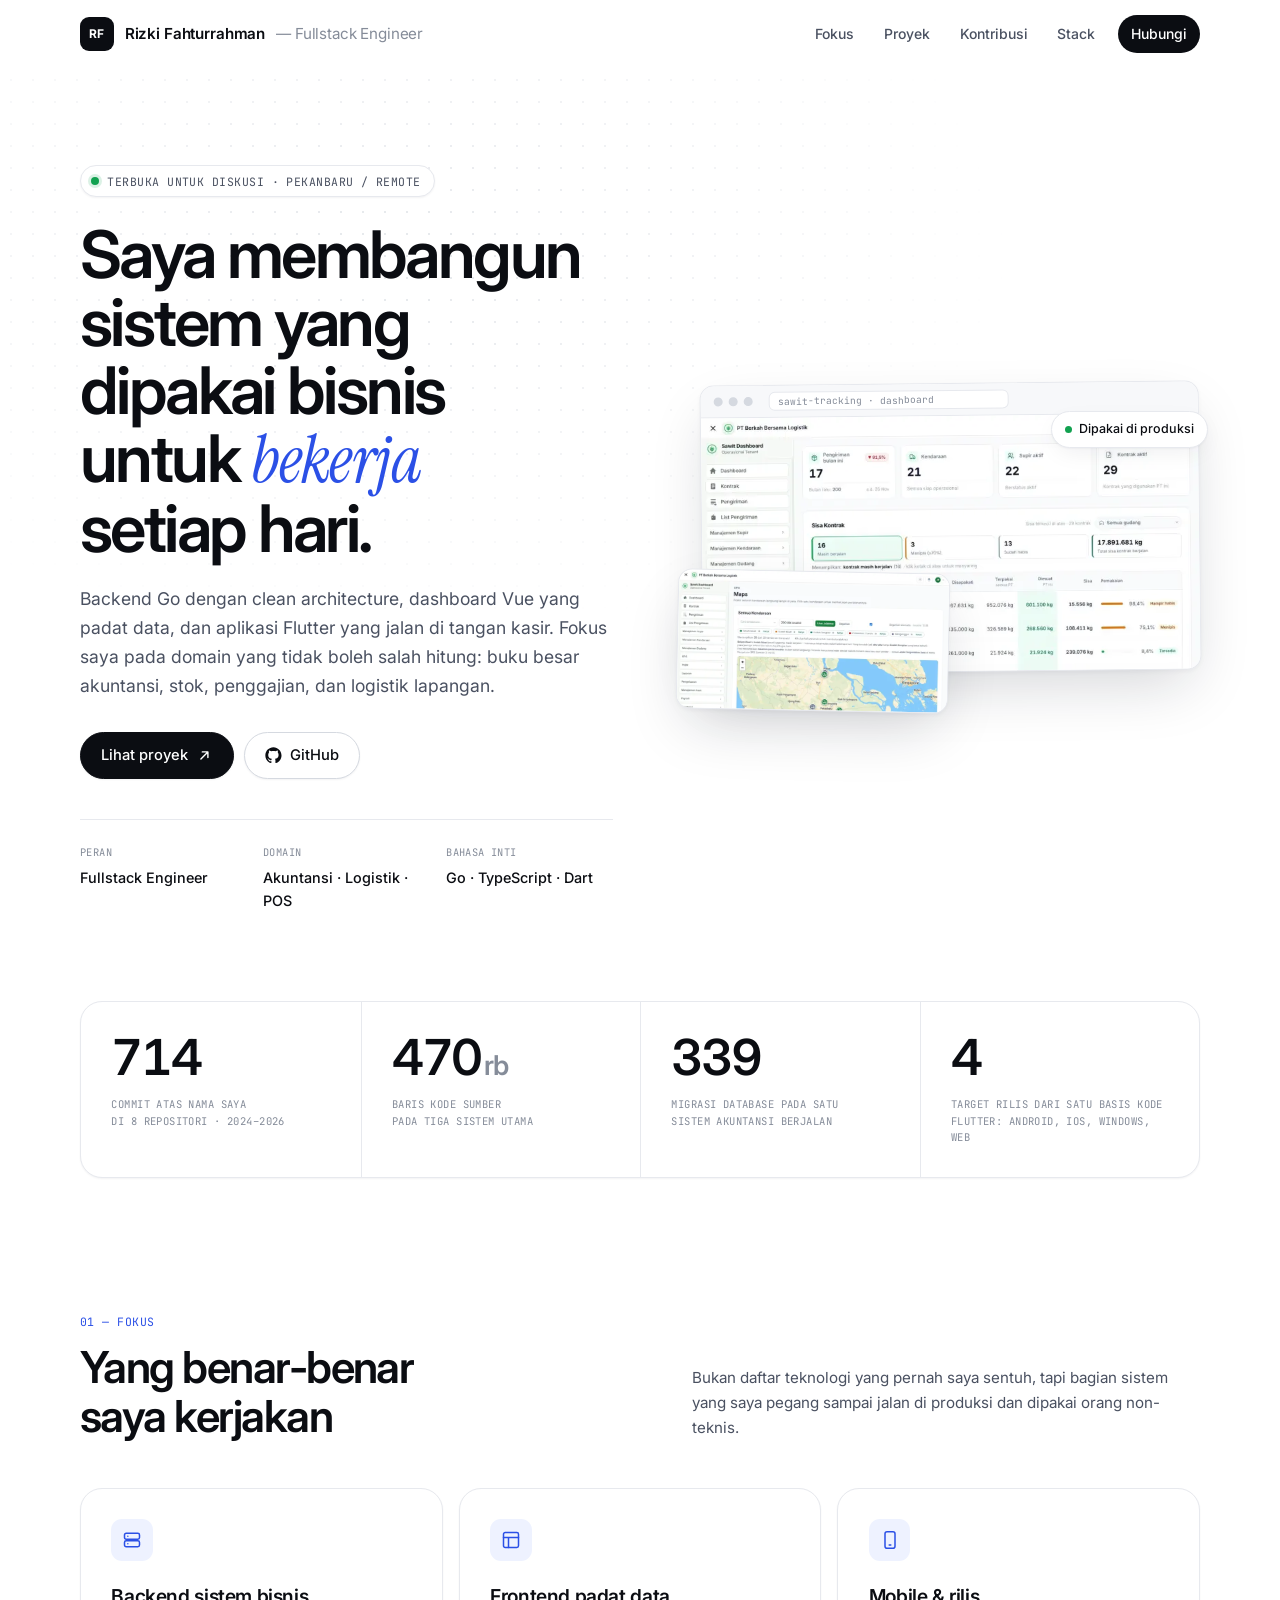
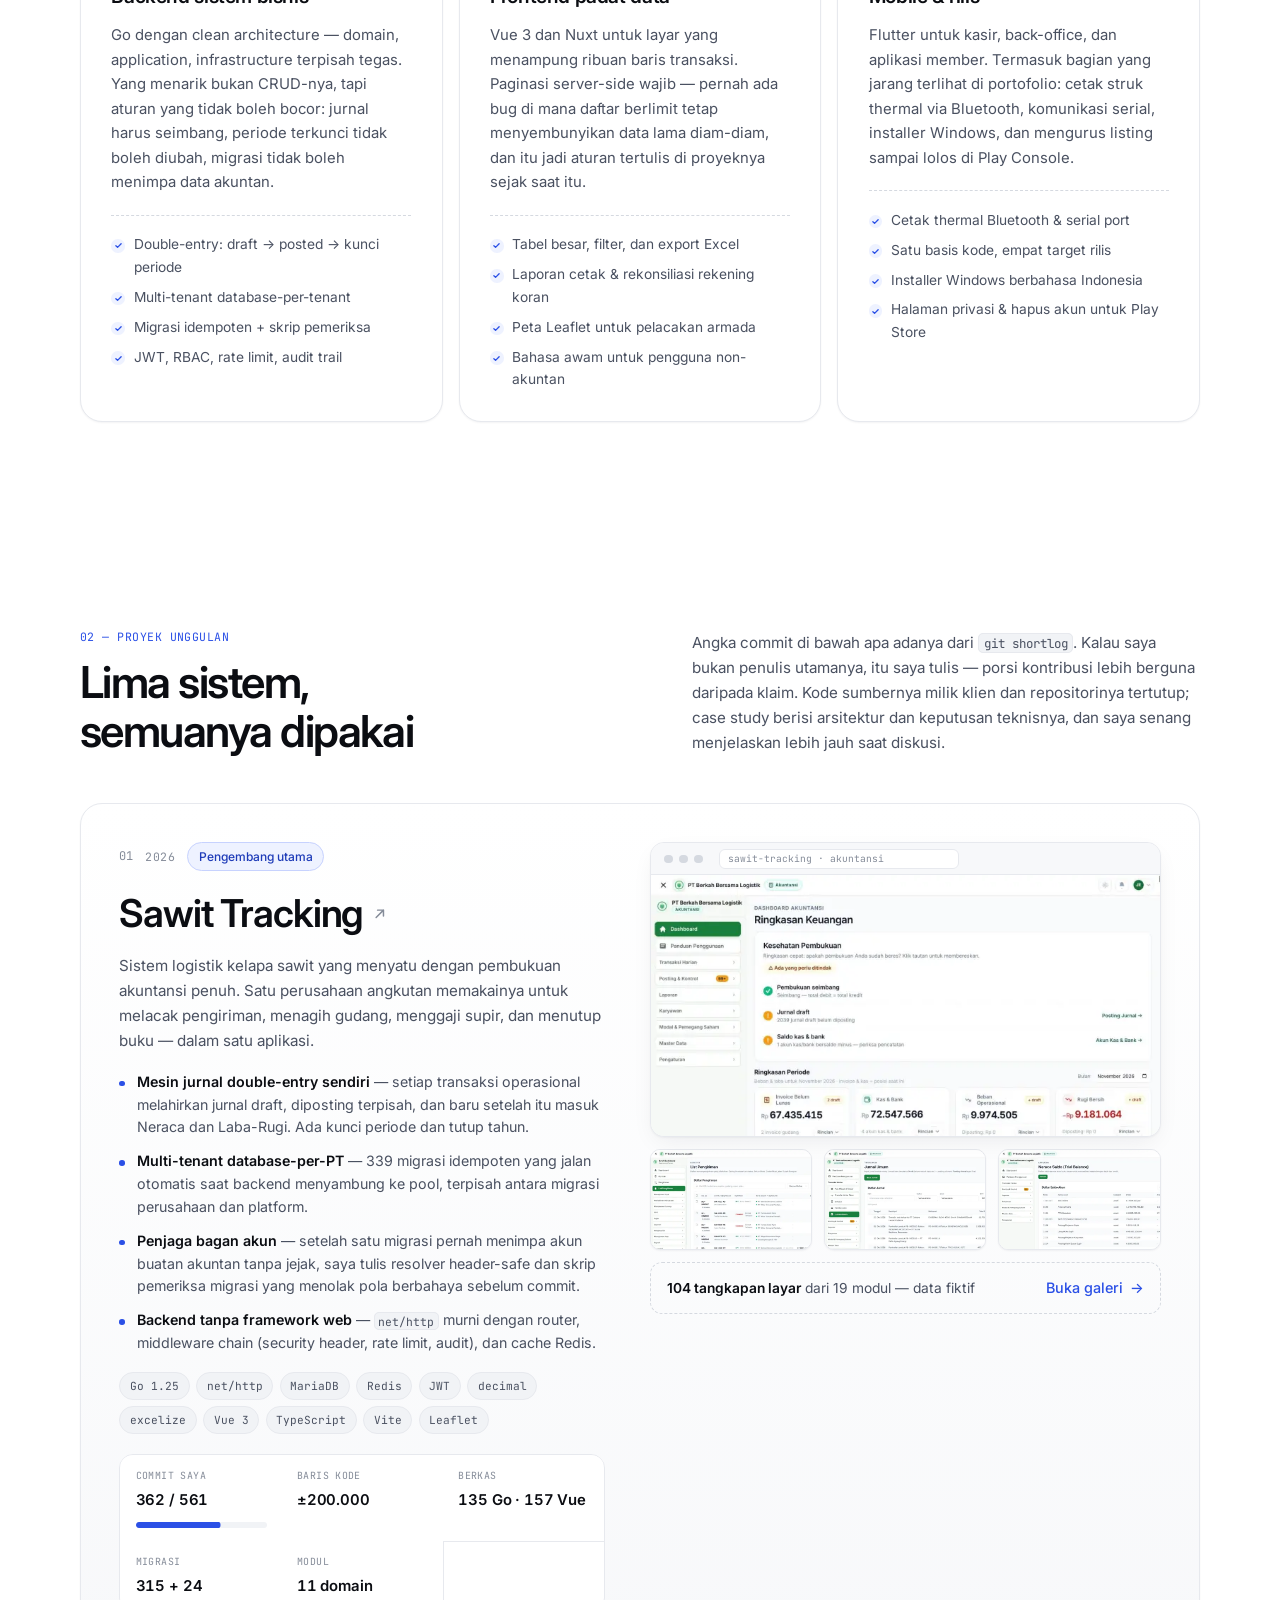
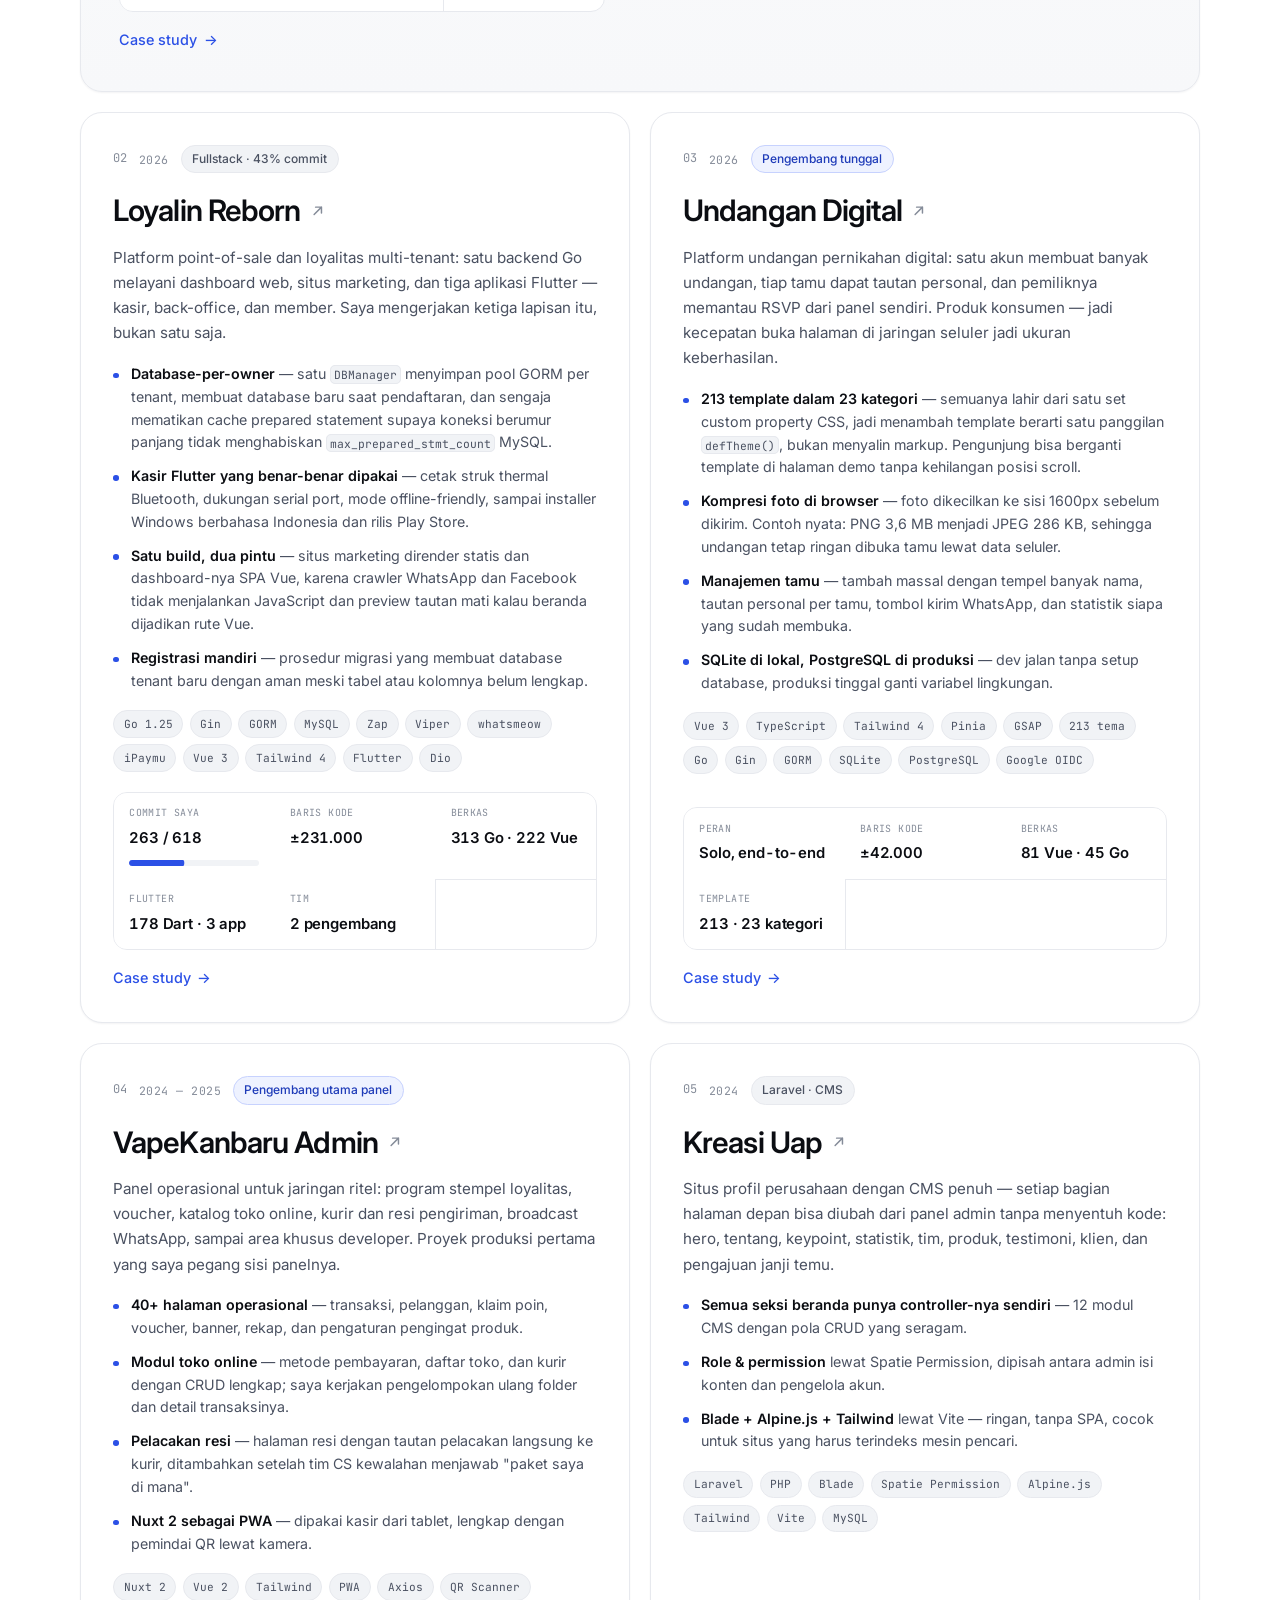
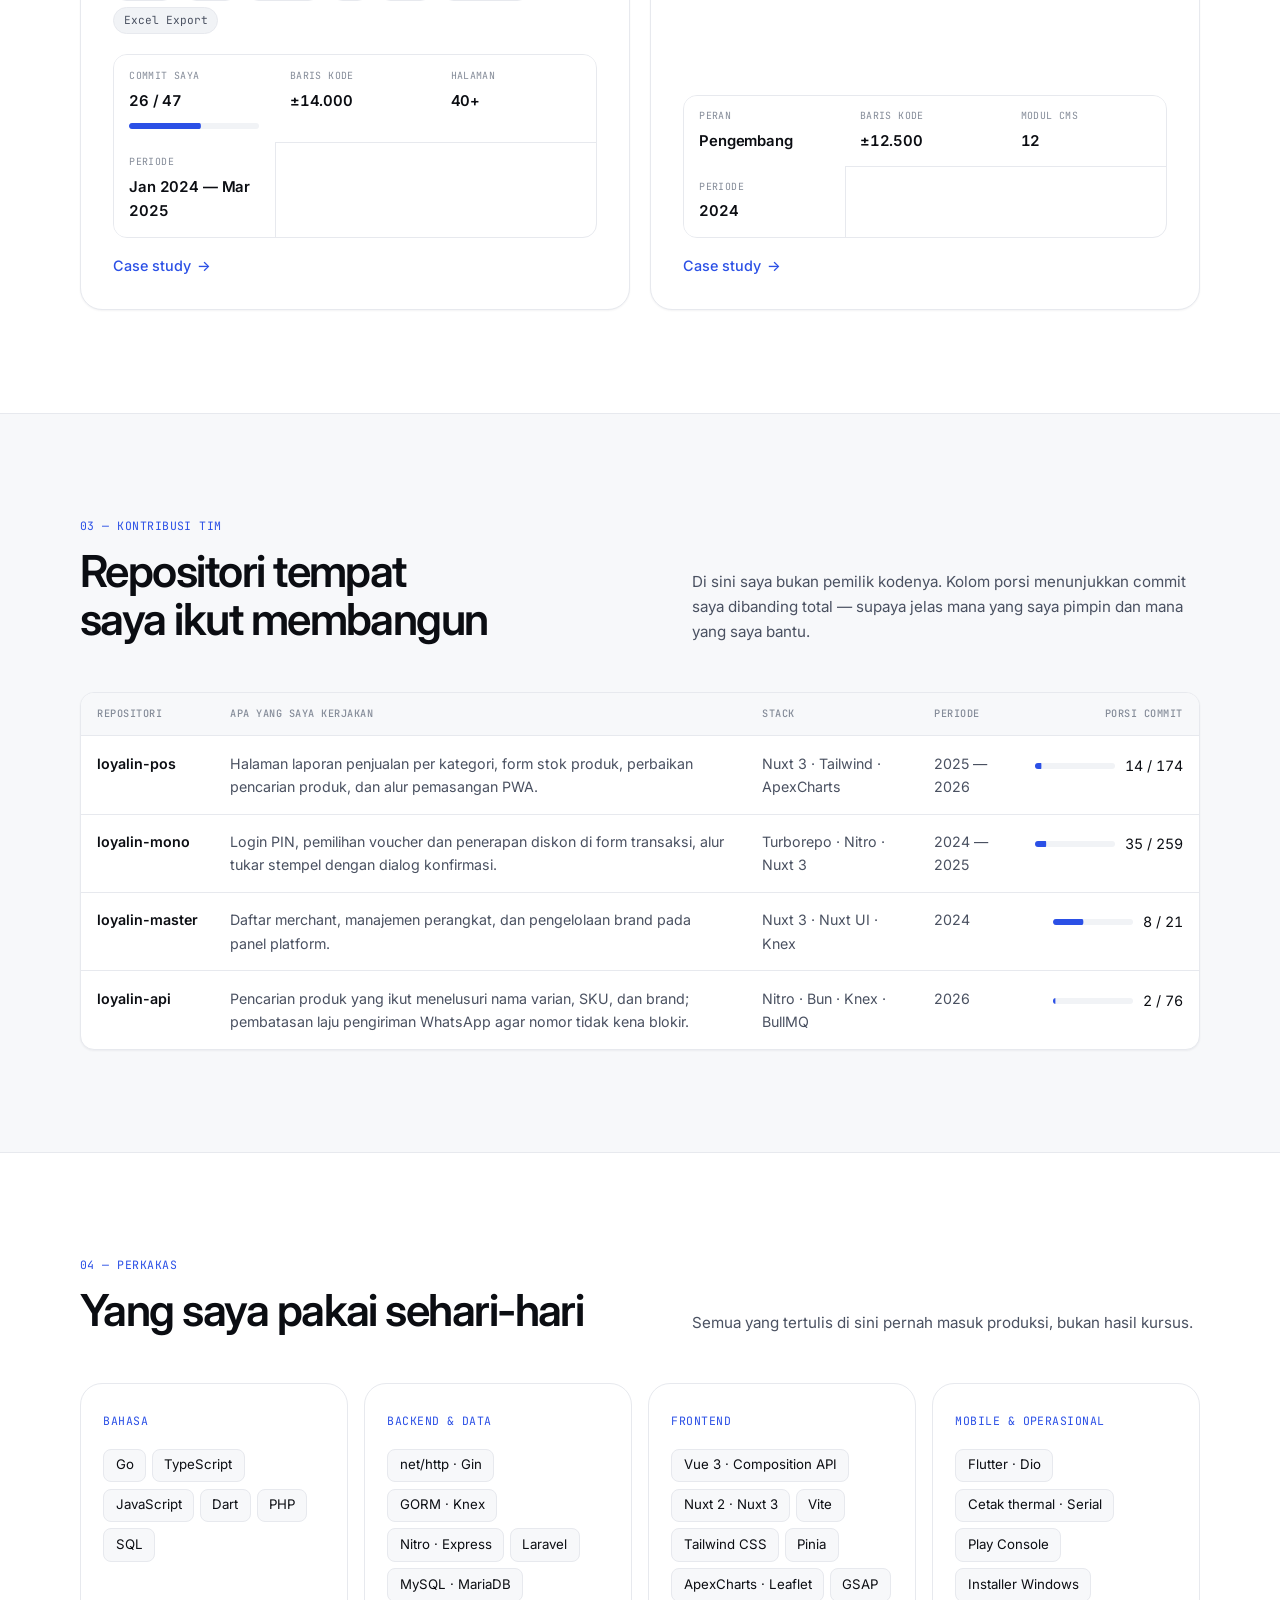
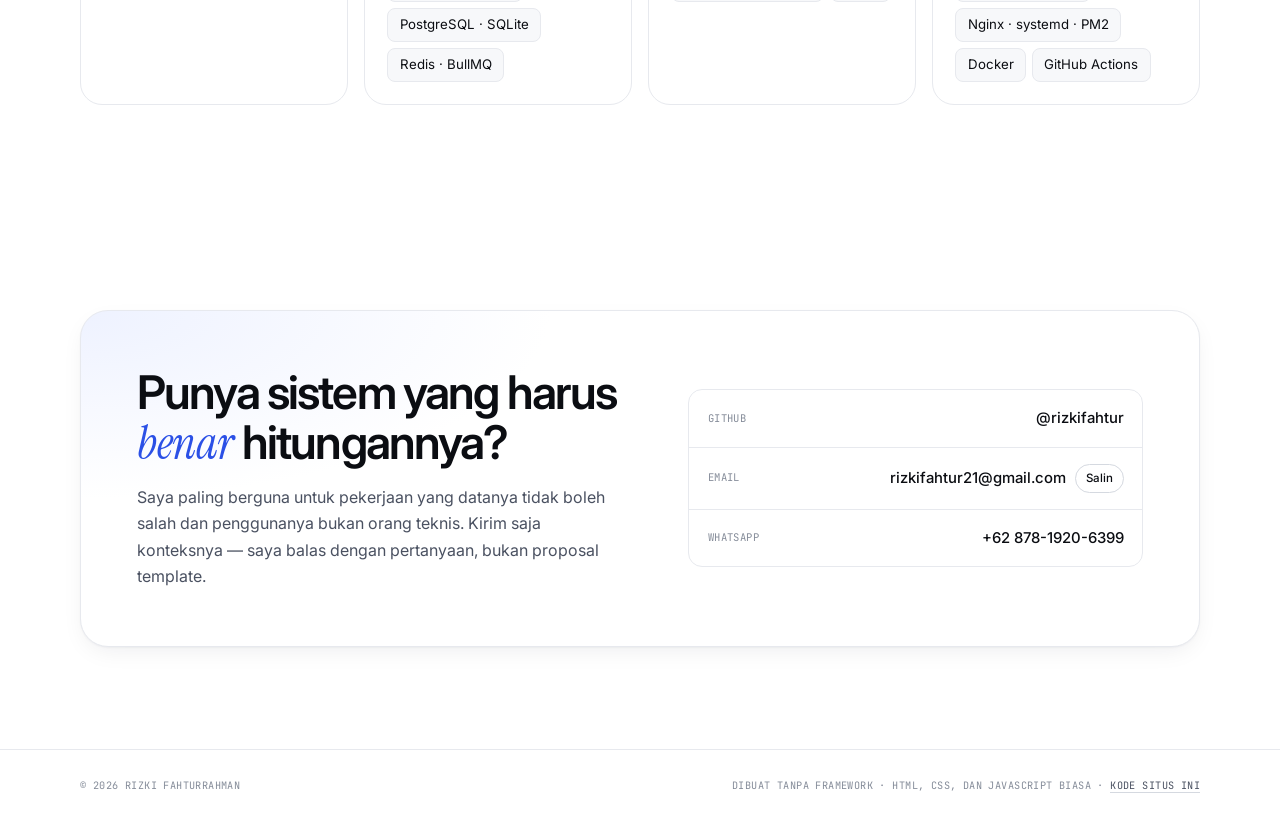
==== commit 5bd554f3: "Refactor HTML structure and styles across case studies and main index page - Updated theme color met" ====
--- a/index.html
+++ b/index.html
@@ -1,5 +1,5 @@
 <!doctype html>
-<html lang="id" class="beranda">
+<html lang="id">
 <head>
 <meta charset="utf-8">
 <meta name="viewport" content="width=device-width, initial-scale=1">
@@ -7,8 +7,7 @@
 <title>Rizki Fahturrahman — Fullstack Engineer (Go · Vue · Flutter)</title>
 <meta name="description" content="Portofolio Rizki Fahturrahman. Membangun sistem akuntansi, logistik, dan point-of-sale yang dipakai bisnis setiap hari — backend Go, dashboard Vue, aplikasi Flutter.">
 <meta name="author" content="Rizki Fahturrahman">
-<meta name="theme-color" content="#0B0C0E" media="(prefers-color-scheme: dark)">
-<meta name="theme-color" content="#F6F4F0" media="(prefers-color-scheme: light)">
+<meta name="theme-color" content="#FFFFFF">
 
 <meta property="og:type" content="website">
 <meta property="og:title" content="Rizki Fahturrahman — Fullstack Engineer">
@@ -18,23 +17,14 @@
 <meta name="twitter:card" content="summary_large_image">
 
 <link rel="canonical" href="https://rizkifahtur.github.io/portfolio/">
-<link rel="icon" href="data:image/svg+xml,%3Csvg xmlns='http://www.w3.org/2000/svg' viewBox='0 0 32 32'%3E%3Crect width='32' height='32' rx='5' fill='%230B0C0E'/%3E%3Ctext x='16' y='22' font-family='Georgia,serif' font-size='16' fill='%23D9A05B' text-anchor='middle'%3ER%3C/text%3E%3C/svg%3E">
+<link rel="icon" href="data:image/svg+xml,%3Csvg xmlns='http://www.w3.org/2000/svg' viewBox='0 0 32 32'%3E%3Crect width='32' height='32' rx='5' fill='%230B0D12'/%3E%3Ctext x='16' y='21' font-family='Arial,sans-serif' font-weight='700' font-size='12' fill='%23FFFFFF' text-anchor='middle'%3ER%3C/text%3E%3C/svg%3E">
 
 <link rel="preconnect" href="https://fonts.googleapis.com">
 <link rel="preconnect" href="https://fonts.gstatic.com" crossorigin>
-<link href="https://fonts.googleapis.com/css2?family=Instrument+Serif:ital@0;1&family=Inter:wght@400;500&family=JetBrains+Mono:wght@400;500&display=swap" rel="stylesheet">
+<link href="https://fonts.googleapis.com/css2?family=Instrument+Serif:ital@0;1&family=Inter:wght@400;500;600;700&family=JetBrains+Mono:wght@400;500&display=swap" rel="stylesheet">
 <link rel="stylesheet" href="assets/css/style.css">
 
-<!-- Set tema sebelum paint pertama supaya tidak ada kedipan putih. -->
-<script>
-(function () {
-  document.documentElement.classList.add('js');
-  try {
-    var t = localStorage.getItem('tema');
-    if (t === 'light' || t === 'dark') document.documentElement.setAttribute('data-theme', t);
-  } catch (e) { /* storage diblokir — pakai preferensi sistem */ }
-})();
-</script>
+<script>document.documentElement.classList.add('js');</script>
 </head>
 
 <body>
@@ -54,19 +44,7 @@
       <a href="#proyek">Proyek</a>
       <a href="#kontribusi" data-optional>Kontribusi</a>
       <a href="#stack" data-optional>Stack</a>
-      <a href="#kontak">Kontak</a>
-      <button class="theme-toggle" type="button" id="theme-toggle"
-              aria-label="Ganti tema terang / gelap" title="Ganti tema">
-        <svg class="i-moon" viewBox="0 0 24 24" fill="none" stroke="currentColor" stroke-width="1.7"
-             stroke-linecap="round" stroke-linejoin="round" aria-hidden="true">
-          <path d="M21 12.8A9 9 0 1 1 11.2 3a7 7 0 0 0 9.8 9.8z"/>
-        </svg>
-        <svg class="i-sun" viewBox="0 0 24 24" fill="none" stroke="currentColor" stroke-width="1.7"
-             stroke-linecap="round" stroke-linejoin="round" aria-hidden="true">
-          <circle cx="12" cy="12" r="4"/>
-          <path d="M12 2v2M12 20v2M4.9 4.9l1.4 1.4M17.7 17.7l1.4 1.4M2 12h2M20 12h2M4.9 19.1l1.4-1.4M17.7 6.3l1.4-1.4"/>
-        </svg>
-      </button>
+      <a class="nav__cta" href="#kontak">Hubungi</a>
     </nav>
   </div>
 </header>
@@ -77,7 +55,7 @@
 <section class="hero">
   <div class="wrap hero__grid">
     <div>
-      <p class="mono eyeline">Fullstack Engineer · Go · Vue · Flutter</p>
+      <p class="mono eyeline"><span class="dot" aria-hidden="true"></span>Terbuka untuk diskusi · Pekanbaru / Remote</p>
 
       <h1>Saya membangun sistem yang dipakai bisnis untuk <em>bekerja</em> setiap hari.</h1>
 
@@ -101,44 +79,29 @@
           </svg>
           GitHub
         </a>
-        <a class="btn" href="#kontak">Hubungi saya</a>
-      </div>
-    </div>
-
-    <!-- Kartu ringkas ala kop buku besar -->
-    <aside class="ledger" aria-label="Ringkasan profil">
-      <div class="ledger__head">
-        <span class="mono">Ringkasan</span>
-        <span class="ledger__dot" aria-hidden="true"></span>
-      </div>
-      <div class="ledger__row">
-        <span class="mono ledger__key">Peran</span>
-        <span class="ledger__val">Fullstack Engineer</span>
-      </div>
-      <div class="ledger__row">
-        <span class="mono ledger__key">Domain</span>
-        <span class="ledger__val">Akuntansi · Logistik · POS</span>
-      </div>
-      <div class="ledger__row">
-        <span class="mono ledger__key">Bahasa inti</span>
-        <span class="ledger__val">Go · TypeScript · Dart</span>
-      </div>
-      <div class="ledger__row">
-        <span class="mono ledger__key">Rentang aktif</span>
-        <span class="ledger__val tnum">Jan 2024 — Ags 2026</span>
-      </div>
-      <div class="ledger__row">
-        <span class="mono ledger__key">Lokasi</span>
-        <span class="ledger__val">Pekanbaru, ID · Remote</span>
-      </div>
-      <div class="ledger__row">
-        <span class="mono ledger__key">Status</span>
-        <span class="ledger__val accent">Terbuka untuk diskusi</span>
-      </div>
-    </aside>
-  </div>
-
-  <p class="hero__cue mono" aria-hidden="true">Gulir</p>
+      </div>
+
+      <dl class="hero__facts">
+        <div><dt class="mono">Peran</dt><dd>Fullstack Engineer</dd></div>
+        <div><dt class="mono">Domain</dt><dd>Akuntansi · Logistik · POS</dd></div>
+        <div><dt class="mono">Bahasa inti</dt><dd>Go · TypeScript · Dart</dd></div>
+      </dl>
+    </div>
+
+    <div class="showcase" aria-label="Cuplikan Sawit Tracking">
+      <div class="frame showcase__main">
+        <div class="frame__bar" aria-hidden="true"><i></i><i></i><i></i><span class="frame__url">sawit-tracking · dashboard</span></div>
+        <img src="assets/img/sawit/01-dashboard-operasional/01-dashboard-kecil.webp"
+             alt="Dashboard operasional Sawit Tracking: ringkasan pengiriman, kendaraan, supir, dan sisa kontrak"
+             width="720" height="369" fetchpriority="high">
+      </div>
+      <div class="frame showcase__float">
+        <img src="assets/img/sawit/06-gps/01-peta-kendaraan-kecil.webp"
+             alt="Peta GPS armada Sawit Tracking" width="720" height="369" loading="lazy">
+      </div>
+      <span class="showcase__tag"><span class="dot" aria-hidden="true"></span>Dipakai di produksi</span>
+    </div>
+  </div>
 </section>
 
 <!-- ══════════════════════════ ANGKA ══════════════════════════ -->
@@ -181,7 +144,7 @@
 
     <div class="focus">
       <article class="focus__item reveal">
-        <span class="mono focus__no">01</span>
+        <span class="focus__icon" aria-hidden="true"><svg viewBox="0 0 24 24" fill="none" stroke="currentColor" stroke-width="1.8" stroke-linecap="round" stroke-linejoin="round"><rect x="3" y="4" width="18" height="7" rx="2"/><rect x="3" y="13" width="18" height="7" rx="2"/><path d="M7 7.5h.01M7 16.5h.01"/></svg></span>
         <h3 class="focus__title">Backend sistem bisnis</h3>
         <p class="focus__body">
           Go dengan clean architecture — domain, application, infrastructure terpisah tegas.
@@ -197,7 +160,7 @@
       </article>
 
       <article class="focus__item reveal">
-        <span class="mono focus__no">02</span>
+        <span class="focus__icon" aria-hidden="true"><svg viewBox="0 0 24 24" fill="none" stroke="currentColor" stroke-width="1.8" stroke-linecap="round" stroke-linejoin="round"><rect x="3" y="3" width="18" height="18" rx="2"/><path d="M3 9h18M9 21V9"/></svg></span>
         <h3 class="focus__title">Frontend padat data</h3>
         <p class="focus__body">
           Vue 3 dan Nuxt untuk layar yang menampung ribuan baris transaksi. Paginasi
@@ -213,7 +176,7 @@
       </article>
 
       <article class="focus__item reveal">
-        <span class="mono focus__no">03</span>
+        <span class="focus__icon" aria-hidden="true"><svg viewBox="0 0 24 24" fill="none" stroke="currentColor" stroke-width="1.8" stroke-linecap="round" stroke-linejoin="round"><rect x="6" y="2" width="12" height="20" rx="2.5"/><path d="M11 18h2"/></svg></span>
         <h3 class="focus__title">Mobile & rilis</h3>
         <p class="focus__body">
           Flutter untuk kasir, back-office, dan aplikasi member. Termasuk bagian yang jarang
@@ -250,7 +213,8 @@
     <div class="projects">
 
       <!-- ── 01 · Sawit Tracking ── -->
-      <article class="project reveal">
+      <article class="project project--feature reveal">
+        <div class="project__body">
         <div class="project__meta">
           <span class="project__no tnum">01</span>
           <span class="mono project__years">2026</span>
@@ -304,6 +268,31 @@
             <a class="tlink" href="case-studies/sawit-tracking.html">Case study</a>
           </div>
         </aside>
+        </div>
+
+        <div class="project__visual">
+          <div class="frame">
+            <div class="frame__bar" aria-hidden="true"><i></i><i></i><i></i><span class="frame__url">sawit-tracking · akuntansi</span></div>
+            <a href="assets/img/sawit/11-akuntansi-dashboard/01-dashboard-akuntansi.webp" data-lightbox data-title="Dashboard Akuntansi" data-group="Akuntansi · Dashboard">
+              <img src="assets/img/sawit/11-akuntansi-dashboard/01-dashboard-akuntansi-kecil.webp" alt="Dashboard akuntansi Sawit Tracking" loading="lazy" decoding="async" width="720" height="369">
+            </a>
+          </div>
+          <div class="project__thumbs">
+            <a href="assets/img/sawit/02-kontrak-pengiriman/04-list-pengiriman.webp" data-lightbox data-title="List Pengiriman" data-group="Kontrak &amp; Pengiriman">
+              <img src="assets/img/sawit/02-kontrak-pengiriman/04-list-pengiriman-kecil.webp" alt="List Pengiriman — Sawit Tracking" loading="lazy" decoding="async" width="720" height="369">
+            </a>
+            <a href="assets/img/sawit/12-akuntansi-transaksi-harian/06-jurnal-umum.webp" data-lightbox data-title="Jurnal Umum" data-group="Akuntansi · Transaksi Harian">
+              <img src="assets/img/sawit/12-akuntansi-transaksi-harian/06-jurnal-umum-kecil.webp" alt="Jurnal Umum — Sawit Tracking" loading="lazy" decoding="async" width="720" height="369">
+            </a>
+            <a href="assets/img/sawit/14-akuntansi-laporan/03-neraca-saldo.webp" data-lightbox data-title="Neraca Saldo" data-group="Akuntansi · Laporan">
+              <img src="assets/img/sawit/14-akuntansi-laporan/03-neraca-saldo-kecil.webp" alt="Neraca Saldo — Sawit Tracking" loading="lazy" decoding="async" width="720" height="369">
+            </a>
+          </div>
+          <a class="project__more" href="case-studies/sawit-tracking.html#tangkapan-layar">
+            <span><b>104 tangkapan layar</b> dari 19 modul — data fiktif</span>
+            <span class="tlink">Buka galeri</span>
+          </a>
+        </div>
       </article>
 
       <!-- ── 02 · Loyalin Reborn ── -->
@@ -531,7 +520,7 @@
 </section>
 
 <!-- ══════════════════════════ KONTRIBUSI TIM ══════════════════════════ -->
-<section class="section" id="kontribusi">
+<section class="section section--soft" id="kontribusi">
   <div class="wrap">
     <header class="section__head">
       <div>
@@ -654,7 +643,7 @@
   <div class="wrap">
     <div class="contact reveal">
       <div>
-        <h2>Punya sistem yang harus benar hitungannya?</h2>
+        <h2>Punya sistem yang harus <em>benar</em> hitungannya?</h2>
         <p>
           Saya paling berguna untuk pekerjaan yang datanya tidak boleh salah dan penggunanya
           bukan orang teknis. Kirim saja konteksnya — saya balas dengan pertanyaan, bukan
--- a/assets/css/style.css
+++ b/assets/css/style.css
@@ -1,96 +1,59 @@
 /* ==========================================================================
    Portofolio — Rizki Fahturrahman
-   Arah desain: "Buku Besar" — garis rambut, angka tabular, serif editorial.
-   Tanpa framework, tanpa build step. Satu berkas, satu sumber kebenaran.
+   Arah desain: "Kertas putih" — latar putih bersih, tinta hitam pekat,
+   satu warna aksen biru, garis rambut tipis, dan tangkapan layar produk
+   sebagai bukti utama. Tanpa framework, tanpa build step.
    ========================================================================== */
 
 /* --------------------------------------------------------------------------
-   1. Token warna
-   Gelap = default. Terang aktif lewat preferensi sistem ATAU tombol tema.
+   1. Token
    -------------------------------------------------------------------------- */
 :root {
-  --bg:          #0B0C0E;
-  --bg-elev:     #101216;
-  --bg-inset:    #14171C;
-  --line:        #22252C;
-  --line-strong: #343943;
-  --fg:          #E9E6E0;
-  --fg-muted:    #969CA6;
-  --fg-faint:    #666B74;
-  --accent:      #D9A05B;
-  --accent-soft: rgba(217, 160, 91, 0.13);
-  --accent-line: rgba(217, 160, 91, 0.38);
-  --on-accent:   #0B0C0E;
-  --selection:   rgba(217, 160, 91, 0.28);
-
-  --font-display: "Instrument Serif", Georgia, "Times New Roman", serif;
+  color-scheme: light;
+
+  --bg:          #FFFFFF;
+  --bg-soft:     #F7F8FA;
+  --bg-sunk:     #F1F3F6;
+  --line:        #E7E9EE;
+  --line-strong: #D5D9E0;
+  --fg:          #0B0D12;
+  --fg-muted:    #4A5161;
+  --fg-faint:    #858C99;
+  --accent:      #2B50E6;
+  --accent-ink:  #1E3BB8;
+  --accent-soft: #EEF2FF;
+  --accent-line: #C7D2FE;
+  --ok:          #12A150;
+  --selection:   rgba(43, 80, 230, 0.16);
+
   --font-sans: "Inter", -apple-system, BlinkMacSystemFont, "Segoe UI", Roboto, sans-serif;
+  --font-serif: "Instrument Serif", Georgia, "Times New Roman", serif;
   --font-mono: "JetBrains Mono", ui-monospace, SFMono-Regular, Menlo, Consolas, monospace;
 
-  --wrap: 1160px;
-  --pad: clamp(1.15rem, 4vw, 2.75rem);
-  --radius: 3px;
+  --wrap: 1200px;
+  --pad: clamp(1rem, 4vw, 2.5rem);
+  --r-sm: 8px;
+  --r: 14px;
+  --r-lg: 22px;
+  --shadow-sm: 0 1px 2px rgba(16, 24, 40, 0.05);
+  --shadow: 0 1px 2px rgba(16, 24, 40, 0.04), 0 8px 24px -6px rgba(16, 24, 40, 0.08);
+  --shadow-lg: 0 2px 4px rgba(16, 24, 40, 0.04), 0 24px 60px -12px rgba(16, 24, 40, 0.18);
   --ease: cubic-bezier(0.22, 0.61, 0.36, 1);
-  /* Lengkung "posting": berangkat tegas, mendarat pelan — seperti angka yang
-     dijatuhkan ke barisnya dan berhenti pas. Dipakai seluruh sistem gerak. */
-  --ease-post: cubic-bezier(0.16, 0.84, 0.44, 1);
-}
-
-:root[data-theme="light"] {
-  --bg:          #F6F4F0;
-  --bg-elev:     #FFFFFF;
-  --bg-inset:    #EFECE6;
-  --line:        #DFDAD1;
-  --line-strong: #C4BDB1;
-  --fg:          #16181C;
-  --fg-muted:    #5F646C;
-  --fg-faint:    #8C9199;
-  --accent:      #9A6425;
-  --accent-soft: rgba(154, 100, 37, 0.10);
-  --accent-line: rgba(154, 100, 37, 0.35);
-  --on-accent:   #FFFFFF;
-  --selection:   rgba(154, 100, 37, 0.20);
-}
-
-@media (prefers-color-scheme: light) {
-  :root:not([data-theme="dark"]) {
-    --bg:          #F6F4F0;
-    --bg-elev:     #FFFFFF;
-    --bg-inset:    #EFECE6;
-    --line:        #DFDAD1;
-    --line-strong: #C4BDB1;
-    --fg:          #16181C;
-    --fg-muted:    #5F646C;
-    --fg-faint:    #8C9199;
-    --accent:      #9A6425;
-    --accent-soft: rgba(154, 100, 37, 0.10);
-    --accent-line: rgba(154, 100, 37, 0.35);
-    --on-accent:   #FFFFFF;
-    --selection:   rgba(154, 100, 37, 0.20);
-  }
-}
-
-/* --------------------------------------------------------------------------
-   2. Reset & dasar
+  --ease-out: cubic-bezier(0.16, 0.84, 0.44, 1);
+}
+
+/* --------------------------------------------------------------------------
+   2. Dasar
    -------------------------------------------------------------------------- */
 *, *::before, *::after { box-sizing: border-box; }
 
 html {
   -webkit-text-size-adjust: 100%;
+  text-size-adjust: 100%;
   scroll-behavior: smooth;
-  scroll-padding-top: 5.5rem;
-}
-
-@media (prefers-reduced-motion: reduce) {
-  html { scroll-behavior: auto; }
-  *, *::before, *::after {
-    animation-duration: 0.01ms !important;
-    animation-iteration-count: 1 !important;
-    transition-duration: 0.01ms !important;
-  }
-}
-
-html { overflow-x: hidden; }
+  scroll-padding-top: 5rem;
+}
+@media (prefers-reduced-motion: reduce) { html { scroll-behavior: auto; } }
 
 body {
   margin: 0;
@@ -98,49 +61,28 @@
   color: var(--fg);
   font-family: var(--font-sans);
   font-size: 1rem;
-  line-height: 1.68;
-  font-feature-settings: "kern" 1, "liga" 1, "cv11" 1;
+  line-height: 1.65;
   -webkit-font-smoothing: antialiased;
   -moz-osx-font-smoothing: grayscale;
+  text-rendering: optimizeLegibility;
   overflow-x: hidden;
 }
 
 ::selection { background: var(--selection); }
 
-img, svg { max-width: 100%; height: auto; display: block; }
-
+h1, h2, h3, h4, p, figure, blockquote { margin: 0; }
+ul { margin: 0; padding: 0; list-style: none; }
+img { max-width: 100%; display: block; }
 a { color: inherit; text-decoration: none; }
-
-h1, h2, h3, h4 { margin: 0; font-weight: 400; }
-
-p { margin: 0; }
-
-ul { margin: 0; padding: 0; list-style: none; }
+button { font: inherit; color: inherit; cursor: pointer; }
+code { font-family: var(--font-mono); font-size: 0.86em; }
+strong { font-weight: 600; }
 
 :focus-visible {
   outline: 2px solid var(--accent);
   outline-offset: 3px;
-  border-radius: 2px;
-}
-
-/* --------------------------------------------------------------------------
-   3. Primitif tipografi
-   -------------------------------------------------------------------------- */
-.mono {
-  font-family: var(--font-mono);
-  font-size: 0.72rem;
-  letter-spacing: 0.13em;
-  text-transform: uppercase;
-  font-weight: 500;
-}
-
-.serif { font-family: var(--font-display); font-weight: 400; }
-
-.muted  { color: var(--fg-muted); }
-.faint  { color: var(--fg-faint); }
-.accent { color: var(--accent); }
-
-.tnum { font-variant-numeric: tabular-nums; }
+  border-radius: 4px;
+}
 
 .wrap {
   width: 100%;
@@ -149,35 +91,53 @@
   padding-inline: var(--pad);
 }
 
-.rule { height: 1px; background: var(--line); border: 0; margin: 0; }
-
-/* --------------------------------------------------------------------------
-   4. Skip link
-   -------------------------------------------------------------------------- */
+.mono {
+  font-family: var(--font-mono);
+  font-size: 0.72rem;
+  letter-spacing: 0.04em;
+  text-transform: uppercase;
+}
+.tnum { font-variant-numeric: tabular-nums; }
+.accent { color: var(--accent); }
+
 .skip {
   position: absolute;
-  left: -9999px;
-  top: 0;
+  left: 1rem; top: -4rem;
   z-index: 100;
-  background: var(--accent);
-  color: var(--on-accent);
-  padding: 0.7rem 1.1rem;
-  font-family: var(--font-mono);
-  font-size: 0.75rem;
-}
-.skip:focus { left: 0.75rem; top: 0.75rem; }
-
-/* --------------------------------------------------------------------------
-   5. Header
+  background: var(--fg);
+  color: #fff;
+  padding: 0.6rem 1rem;
+  border-radius: var(--r-sm);
+  font-size: 0.875rem;
+  transition: top 0.2s var(--ease);
+}
+.skip:focus { top: 1rem; }
+
+/* --------------------------------------------------------------------------
+   3. Header
    -------------------------------------------------------------------------- */
 .site-head {
   position: sticky;
   top: 0;
   z-index: 50;
-  background: color-mix(in srgb, var(--bg) 88%, transparent);
-  -webkit-backdrop-filter: saturate(160%) blur(14px);
-  backdrop-filter: saturate(160%) blur(14px);
-  border-bottom: 1px solid var(--line);
+  background: rgba(255, 255, 255, 0.82);
+  -webkit-backdrop-filter: saturate(1.6) blur(14px);
+  backdrop-filter: saturate(1.6) blur(14px);
+  border-bottom: 1px solid transparent;
+  transition: border-color 0.25s var(--ease), box-shadow 0.25s var(--ease);
+}
+.site-head.is-scrolled { border-bottom-color: var(--line); }
+
+/* Garis progres baca di tepi bawah header. */
+.site-head::after {
+  content: "";
+  position: absolute;
+  left: 0; bottom: -1px;
+  height: 2px;
+  width: 100%;
+  background: var(--accent);
+  transform-origin: left;
+  transform: scaleX(var(--progress, 0));
 }
 
 .site-head__inner {
@@ -185,1099 +145,934 @@
   align-items: center;
   justify-content: space-between;
   gap: 1rem;
-  height: 3.6rem;
+  height: 4.25rem;
 }
 
 .brand {
   display: inline-flex;
-  align-items: baseline;
+  align-items: center;
+  gap: 0.7rem;
+  font-weight: 600;
+  font-size: 0.95rem;
+  letter-spacing: -0.01em;
+  white-space: nowrap;
+}
+.brand__mark {
+  display: grid;
+  place-items: center;
+  width: 2.1rem; height: 2.1rem;
+  border-radius: 9px;
+  background: var(--fg);
+  color: #fff;
+  font-size: 0.75rem;
+  font-weight: 700;
+  letter-spacing: 0.02em;
+}
+.brand__role { color: var(--fg-faint); font-weight: 400; }
+@media (max-width: 720px) { .brand__role { display: none; } }
+
+.nav { display: flex; align-items: center; gap: 0.25rem; }
+.nav a {
+  position: relative;
+  padding: 0.45rem 0.8rem;
+  border-radius: 999px;
+  font-size: 0.875rem;
+  font-weight: 500;
+  color: var(--fg-muted);
+  transition: color 0.18s var(--ease), background 0.18s var(--ease);
+}
+.nav a:hover { color: var(--fg); background: var(--bg-sunk); }
+.nav a[aria-current="true"] { color: var(--fg); background: var(--bg-sunk); }
+.nav .nav__cta {
+  margin-left: 0.4rem;
+  background: var(--fg);
+  color: #fff;
+}
+.nav .nav__cta:hover { background: #262a33; color: #fff; }
+@media (max-width: 760px) { .nav [data-optional] { display: none; } }
+@media (max-width: 420px) { .nav a { padding-inline: 0.6rem; } }
+
+/* --------------------------------------------------------------------------
+   4. Tombol & elemen kecil
+   -------------------------------------------------------------------------- */
+.btn {
+  display: inline-flex;
+  align-items: center;
+  gap: 0.5rem;
+  height: 2.9rem;
+  padding: 0 1.25rem;
+  border-radius: 999px;
+  border: 1px solid var(--line-strong);
+  background: var(--bg);
+  font-size: 0.92rem;
+  font-weight: 500;
+  box-shadow: var(--shadow-sm);
+  transition: transform 0.18s var(--ease), border-color 0.18s var(--ease), background 0.18s var(--ease), box-shadow 0.18s var(--ease);
+}
+.btn svg { width: 1.05rem; height: 1.05rem; flex: none; }
+.btn:hover { border-color: var(--fg-faint); transform: translateY(-1px); box-shadow: var(--shadow); }
+.btn--primary { background: var(--fg); border-color: var(--fg); color: #fff; }
+.btn--primary:hover { background: #262a33; border-color: #262a33; }
+
+.eyeline {
+  display: inline-flex;
+  align-items: center;
   gap: 0.55rem;
+  padding: 0.35rem 0.8rem 0.35rem 0.6rem;
+  border: 1px solid var(--line);
+  border-radius: 999px;
+  background: var(--bg);
+  color: var(--fg-muted);
+  box-shadow: var(--shadow-sm);
+}
+.eyeline .dot {
+  width: 0.5rem; height: 0.5rem;
+  border-radius: 50%;
+  background: var(--ok);
+  box-shadow: 0 0 0 3px rgba(18, 161, 80, 0.15);
+}
+
+.chips { display: flex; flex-wrap: wrap; gap: 0.4rem; }
+.chip {
   font-family: var(--font-mono);
-  font-size: 0.82rem;
-  letter-spacing: 0.06em;
-  white-space: nowrap;
-  /* Brand-lah yang mengalah saat sempit. Tanpa min-width:0 sebuah flex item
-     menolak menyusut di bawah lebar isinya, dan yang terdorong keluar layar
-     justru navigasi — termasuk tombol tema yang lalu tak bisa disentuh. */
-  min-width: 0;
+  font-size: 0.7rem;
+  padding: 0.22rem 0.6rem;
+  border-radius: 999px;
+  background: var(--bg-sunk);
+  color: var(--fg-muted);
+  border: 1px solid var(--line);
+}
+
+.badge {
+  display: inline-flex;
+  align-items: center;
+  font-size: 0.75rem;
+  font-weight: 500;
+  padding: 0.22rem 0.65rem;
+  border-radius: 999px;
+  background: var(--bg-sunk);
+  color: var(--fg-muted);
+  border: 1px solid var(--line);
+}
+.badge--lead { background: var(--accent-soft); color: var(--accent-ink); border-color: var(--accent-line); }
+
+.tlink {
+  display: inline-flex;
+  align-items: center;
+  gap: 0.4rem;
+  font-weight: 500;
+  font-size: 0.9rem;
+  color: var(--accent);
+}
+.tlink::after { content: "→"; transition: transform 0.18s var(--ease); }
+.tlink:hover::after { transform: translateX(3px); }
+
+/* --------------------------------------------------------------------------
+   5. Hero
+   -------------------------------------------------------------------------- */
+.hero {
+  position: relative;
+  padding-block: clamp(3rem, 8vw, 6rem) clamp(2.5rem, 6vw, 4.5rem);
   overflow: hidden;
 }
-.brand > span:not(.brand__mark) {
-  overflow: hidden;
-  text-overflow: ellipsis;
-}
-.brand__mark {
-  flex: none;
-  display: inline-grid;
-  place-items: center;
-  width: 1.55rem;
-  height: 1.55rem;
-  border: 1px solid var(--line-strong);
-  border-radius: var(--radius);
-  font-size: 0.66rem;
-  letter-spacing: 0.02em;
-  color: var(--accent);
-  transform: translateY(0.22rem);
-}
-.brand__role { color: var(--fg-faint); }
-
-.nav { display: flex; align-items: center; gap: 0.15rem; flex: none; }
-
-.nav a {
-  padding: 0.4rem 0.7rem;
-  font-family: var(--font-mono);
-  font-size: 0.71rem;
-  letter-spacing: 0.11em;
-  text-transform: uppercase;
-  color: var(--fg-muted);
-  border-radius: var(--radius);
-  transition: color 0.18s var(--ease), background 0.18s var(--ease);
-}
-.nav a:hover { color: var(--fg); background: var(--bg-inset); }
-.nav a[aria-current="true"] { color: var(--accent); }
-
-.theme-toggle {
-  display: grid;
-  place-items: center;
-  width: 2rem;
-  height: 2rem;
-  margin-left: 0.35rem;
-  background: transparent;
-  border: 1px solid var(--line);
-  border-radius: var(--radius);
-  color: var(--fg-muted);
-  cursor: pointer;
-  transition: color 0.18s var(--ease), border-color 0.18s var(--ease);
-}
-.theme-toggle:hover { color: var(--accent); border-color: var(--accent-line); }
-.theme-toggle svg { width: 0.95rem; height: 0.95rem; }
-.theme-toggle .i-sun { display: none; }
-:root[data-theme="light"] .theme-toggle .i-sun { display: block; }
-:root[data-theme="light"] .theme-toggle .i-moon { display: none; }
-@media (prefers-color-scheme: light) {
-  :root:not([data-theme="dark"]) .theme-toggle .i-sun { display: block; }
-  :root:not([data-theme="dark"]) .theme-toggle .i-moon { display: none; }
-}
-
-/* Header dilepas bertahap supaya tidak pernah meluber ke samping. */
-@media (max-width: 980px) {
-  .brand__role { display: none; }
-}
-@media (max-width: 860px) {
-  .nav a[data-optional] { display: none; }
-}
-@media (max-width: 430px) {
-  .nav a { padding-inline: 0.5rem; }
-  .theme-toggle { margin-left: 0.2rem; }
-}
-
-/* --------------------------------------------------------------------------
-   6. Hero
-   -------------------------------------------------------------------------- */
-.hero { position: relative; padding-block: clamp(3.5rem, 9vw, 7rem) clamp(2.5rem, 6vw, 4.5rem); }
-
+/* Kisi titik halus yang memudar — memberi tekstur tanpa warna. */
 .hero::before {
   content: "";
   position: absolute;
   inset: 0;
-  /* Kertas buku besar: garis pembukuan tipis di bawah cahaya hangat. Garisnya
-     memudar ke bawah supaya tidak pernah bersaing dengan judul. */
-  background:
-    radial-gradient(58% 46% at 12% 0%, var(--accent-soft), transparent 70%),
-    repeating-linear-gradient(
-      to bottom,
-      color-mix(in srgb, var(--line) 62%, transparent) 0 1px,
-      transparent 1px 2.35rem);
-  -webkit-mask-image: linear-gradient(to bottom, #000, rgba(0, 0, 0, 0.28) 62%, transparent 94%);
-  mask-image: linear-gradient(to bottom, #000, rgba(0, 0, 0, 0.28) 62%, transparent 94%);
+  background-image: radial-gradient(var(--line-strong) 1px, transparent 1px);
+  background-size: 22px 22px;
+  -webkit-mask-image: radial-gradient(ellipse 70% 60% at 30% 20%, #000 10%, transparent 70%);
+  mask-image: radial-gradient(ellipse 70% 60% at 30% 20%, #000 10%, transparent 70%);
+  opacity: 0.55;
   pointer-events: none;
 }
-
 .hero__grid {
   position: relative;
   display: grid;
-  grid-template-columns: minmax(0, 1.55fr) minmax(0, 1fr);
-  gap: clamp(2rem, 5vw, 4.5rem);
-  align-items: start;
-}
-
-.eyeline {
+  grid-template-columns: minmax(0, 1.02fr) minmax(0, 1fr);
+  gap: clamp(2rem, 5vw, 4rem);
+  align-items: center;
+}
+.hero h1 {
+  margin-top: 1.4rem;
+  font-size: clamp(2.35rem, 5.4vw, 4.1rem);
+  line-height: 1.04;
+  letter-spacing: -0.04em;
+  font-weight: 600;
+  text-wrap: balance;
+}
+.hero h1 em {
+  font-family: var(--font-serif);
+  font-style: italic;
+  font-weight: 400;
+  letter-spacing: -0.01em;
+  color: var(--accent);
+}
+.hero__lead {
+  margin-top: 1.35rem;
+  max-width: 56ch;
+  color: var(--fg-muted);
+  font-size: clamp(1rem, 1.4vw, 1.1rem);
+}
+.hero__actions { display: flex; flex-wrap: wrap; gap: 0.65rem; margin-top: 2rem; }
+
+.hero__facts {
+  display: grid;
+  grid-template-columns: repeat(3, minmax(0, 1fr));
+  gap: 1rem;
+  margin-top: 2.5rem;
+  padding-top: 1.5rem;
+  border-top: 1px solid var(--line);
+}
+.hero__facts dt { color: var(--fg-faint); font-size: 0.65rem; }
+.hero__facts dd { margin: 0.3rem 0 0; font-size: 0.9rem; font-weight: 500; }
+@media (max-width: 520px) { .hero__facts { grid-template-columns: 1fr 1fr; } }
+
+/* Panggung tangkapan layar di kanan hero */
+.showcase { position: relative; padding: 0 0 2.5rem 1.5rem; }
+.frame {
+  position: relative;
+  border-radius: var(--r);
+  border: 1px solid var(--line);
+  background: var(--bg);
+  box-shadow: var(--shadow-lg);
+  overflow: hidden;
+}
+.frame__bar {
+  display: flex;
+  align-items: center;
+  gap: 0.4rem;
+  height: 2rem;
+  padding-inline: 0.8rem;
+  background: var(--bg-soft);
+  border-bottom: 1px solid var(--line);
+}
+.frame__bar i { width: 0.55rem; height: 0.55rem; border-radius: 50%; background: var(--line-strong); }
+.frame__url {
+  margin-left: 0.6rem;
+  flex: 1;
+  max-width: 15rem;
+  height: 1.2rem;
+  border-radius: 6px;
+  background: var(--bg);
+  border: 1px solid var(--line);
+  font-family: var(--font-mono);
+  font-size: 0.6rem;
+  line-height: 1.1rem;
+  padding-inline: 0.5rem;
+  color: var(--fg-faint);
+  overflow: hidden;
+  white-space: nowrap;
+}
+.frame img { width: 100%; height: auto; }
+
+.showcase__main { transform: rotate(-0.6deg); }
+.showcase__float {
+  position: absolute;
+  left: 0; bottom: 0;
+  width: 52%;
+  transform: rotate(1.2deg);
+}
+.showcase__tag {
+  position: absolute;
+  right: -0.5rem; top: 1.75rem;
   display: inline-flex;
   align-items: center;
-  gap: 0.6rem;
+  gap: 0.45rem;
+  padding: 0.45rem 0.8rem;
+  border-radius: 999px;
+  background: var(--bg);
+  border: 1px solid var(--line);
+  box-shadow: var(--shadow);
+  font-size: 0.78rem;
+  font-weight: 500;
+}
+.showcase__tag .dot { width: 0.45rem; height: 0.45rem; border-radius: 50%; background: var(--ok); }
+
+@media (max-width: 960px) {
+  .hero__grid { grid-template-columns: 1fr; }
+  .showcase { max-width: 640px; }
+}
+@media (max-width: 520px) {
+  .showcase { padding-left: 0.75rem; }
+  .showcase__tag { right: 0.25rem; top: 2.6rem; }
+}
+
+/* --------------------------------------------------------------------------
+   6. Seksi umum
+   -------------------------------------------------------------------------- */
+.section { padding-block: clamp(3.5rem, 8vw, 6.5rem); }
+.section--tight { padding-block: 0 clamp(1rem, 3vw, 2rem); }
+.section--soft { background: var(--bg-soft); border-block: 1px solid var(--line); }
+
+.section__head {
+  display: grid;
+  grid-template-columns: minmax(0, 1fr) minmax(0, 0.9fr);
+  gap: 1.25rem 3rem;
+  align-items: end;
+  margin-bottom: clamp(2rem, 4vw, 3rem);
+}
+.section__index { color: var(--accent); display: block; margin-bottom: 0.75rem; }
+.section__title {
+  font-size: clamp(1.85rem, 3.6vw, 2.75rem);
+  line-height: 1.1;
+  letter-spacing: -0.035em;
+  font-weight: 600;
+  text-wrap: balance;
+}
+.section__note { color: var(--fg-muted); font-size: 0.95rem; max-width: 60ch; }
+.section__note code {
+  font-size: 0.82em;
+  background: var(--bg-sunk);
+  border: 1px solid var(--line);
+  border-radius: 5px;
+  padding: 0.05em 0.35em;
+}
+@media (max-width: 820px) { .section__head { grid-template-columns: 1fr; } }
+
+/* --------------------------------------------------------------------------
+   7. Angka
+   -------------------------------------------------------------------------- */
+.figures {
+  display: grid;
+  grid-template-columns: repeat(4, minmax(0, 1fr));
+  border: 1px solid var(--line);
+  border-radius: var(--r-lg);
+  background: var(--bg);
+  box-shadow: var(--shadow-sm);
+  overflow: hidden;
+}
+.figure { padding: clamp(1.25rem, 2.5vw, 1.9rem); }
+.figure + .figure { border-left: 1px solid var(--line); }
+.figure__num {
+  font-size: clamp(2.2rem, 4.2vw, 3.1rem);
+  line-height: 1;
+  font-weight: 600;
+  letter-spacing: -0.045em;
+}
+.figure__num span { color: var(--fg-faint); font-size: 0.55em; margin-left: 0.1em; letter-spacing: -0.02em; }
+.figure__label {
+  margin-top: 0.85rem;
   color: var(--fg-faint);
-  margin-bottom: 1.5rem;
-}
-.eyeline::before {
+  font-size: 0.66rem;
+  line-height: 1.6;
+}
+@media (max-width: 860px) {
+  .figures { grid-template-columns: 1fr 1fr; }
+  .figure:nth-child(3) { border-left: 0; }
+  .figure:nth-child(n+3) { border-top: 1px solid var(--line); }
+}
+
+/* --------------------------------------------------------------------------
+   8. Fokus
+   -------------------------------------------------------------------------- */
+.focus { display: grid; grid-template-columns: repeat(3, minmax(0, 1fr)); gap: 1rem; }
+.focus__item {
+  display: flex;
+  flex-direction: column;
+  padding: clamp(1.4rem, 2.4vw, 1.9rem);
+  border: 1px solid var(--line);
+  border-radius: var(--r-lg);
+  background: var(--bg);
+  box-shadow: var(--shadow-sm);
+  transition: box-shadow 0.25s var(--ease), transform 0.25s var(--ease), border-color 0.25s var(--ease);
+}
+.focus__item:hover { box-shadow: var(--shadow); transform: translateY(-2px); border-color: var(--line-strong); }
+.focus__icon {
+  display: grid;
+  place-items: center;
+  width: 2.6rem; height: 2.6rem;
+  border-radius: 11px;
+  background: var(--accent-soft);
+  color: var(--accent);
+}
+.focus__icon svg { width: 1.25rem; height: 1.25rem; }
+.focus__title { margin-top: 1.25rem; font-size: 1.2rem; font-weight: 600; letter-spacing: -0.02em; }
+.focus__body { margin-top: 0.65rem; color: var(--fg-muted); font-size: 0.93rem; }
+.focus__list {
+  display: grid;
+  gap: 0.45rem;
+  margin-top: 1.25rem;
+  padding-top: 1.1rem;
+  border-top: 1px dashed var(--line-strong);
+}
+.focus__list li {
+  position: relative;
+  padding-left: 1.4rem;
+  font-size: 0.86rem;
+  color: var(--fg-muted);
+}
+.focus__list li::before {
   content: "";
-  width: 1.6rem;
-  height: 1px;
+  position: absolute;
+  left: 0; top: 0.42em;
+  width: 0.85rem; height: 0.85rem;
+  border-radius: 50%;
+  background: var(--accent-soft) url("data:image/svg+xml,%3Csvg xmlns='http://www.w3.org/2000/svg' viewBox='0 0 24 24' fill='none' stroke='%232B50E6' stroke-width='3.5' stroke-linecap='round' stroke-linejoin='round'%3E%3Cpath d='M5 12.5l4.5 4.5L19 7.5'/%3E%3C/svg%3E") center / 0.55rem no-repeat;
+}
+@media (max-width: 900px) { .focus { grid-template-columns: 1fr; } }
+
+/* --------------------------------------------------------------------------
+   9. Proyek
+   -------------------------------------------------------------------------- */
+.projects { display: grid; grid-template-columns: repeat(2, minmax(0, 1fr)); gap: 1.25rem; }
+
+.project {
+  display: flex;
+  flex-direction: column;
+  gap: 1.25rem;
+  padding: clamp(1.4rem, 2.6vw, 2rem);
+  border: 1px solid var(--line);
+  border-radius: var(--r-lg);
+  background: var(--bg);
+  box-shadow: var(--shadow-sm);
+  transition: box-shadow 0.25s var(--ease), border-color 0.25s var(--ease);
+}
+.project:hover { box-shadow: var(--shadow); border-color: var(--line-strong); }
+
+.project__meta { display: flex; flex-wrap: wrap; align-items: center; gap: 0.5rem 0.75rem; }
+.project__no {
+  font-family: var(--font-mono);
+  font-size: 0.75rem;
+  color: var(--fg-faint);
+}
+.project__years { color: var(--fg-faint); }
+
+.project__title {
+  font-size: clamp(1.45rem, 2.4vw, 1.85rem);
+  line-height: 1.15;
+  letter-spacing: -0.03em;
+  font-weight: 600;
+}
+.project__title a { display: inline-flex; align-items: center; gap: 0.5rem; transition: color 0.18s var(--ease); }
+.project__title svg { width: 1.1rem; height: 1.1rem; color: var(--fg-faint); transition: transform 0.2s var(--ease), color 0.2s var(--ease); }
+.project__title a:hover { color: var(--accent); }
+.project__title a:hover svg { color: var(--accent); transform: translate(2px, -2px); }
+.project__main { display: flex; flex-direction: column; gap: 1.1rem; }
+.project__sub { color: var(--fg-muted); font-size: 0.95rem; }
+
+.project__points { display: grid; gap: 0.7rem; }
+.project__points li {
+  position: relative;
+  padding-left: 1.1rem;
+  font-size: 0.89rem;
+  color: var(--fg-muted);
+  line-height: 1.6;
+}
+.project__points li::before {
+  content: "";
+  position: absolute;
+  left: 0; top: 0.68em;
+  width: 0.35rem; height: 0.35rem;
+  border-radius: 50%;
   background: var(--accent);
 }
-
-.hero h1 {
-  font-family: var(--font-display);
-  font-size: clamp(2.5rem, 6.4vw, 4.7rem);
-  line-height: 1.03;
-  letter-spacing: -0.021em;
-  max-width: 16ch;
-  text-wrap: balance;
-}
-.hero h1 em {
-  font-style: italic;
-  color: var(--accent);
-}
-
-.hero__lead {
-  margin-top: 1.6rem;
-  max-width: 52ch;
-  color: var(--fg-muted);
-  font-size: 1.03rem;
-}
-
-.hero__actions {
-  display: flex;
-  flex-wrap: wrap;
-  gap: 0.65rem;
-  margin-top: 2.1rem;
-}
-
-.btn {
-  display: inline-flex;
-  align-items: center;
-  gap: 0.55rem;
-  padding: 0.68rem 1.15rem;
-  border: 1px solid var(--line-strong);
-  border-radius: var(--radius);
-  background: transparent;
-  color: var(--fg);
-  font-family: var(--font-mono);
-  font-size: 0.72rem;
-  letter-spacing: 0.11em;
-  text-transform: uppercase;
-  cursor: pointer;
-  transition: background 0.2s var(--ease), border-color 0.2s var(--ease),
-              color 0.2s var(--ease), transform 0.2s var(--ease);
-}
-.btn:hover { transform: translateY(-1px); border-color: var(--accent-line); color: var(--accent); }
-.btn svg { width: 0.85rem; height: 0.85rem; }
-
-.btn--primary {
-  background: var(--accent);
-  border-color: var(--accent);
-  color: var(--on-accent);
-}
-.btn--primary:hover { color: var(--on-accent); filter: brightness(1.07); }
-
-/* Kartu ringkasan ala kop buku besar */
-.ledger {
-  border: 1px solid var(--line);
-  border-radius: var(--radius);
-  background: var(--bg-elev);
+.project__points strong { color: var(--fg); font-weight: 600; }
+.project__points code, .project__sub code {
+  font-size: 0.8em;
+  background: var(--bg-sunk);
+  border: 1px solid var(--line);
+  border-radius: 5px;
+  padding: 0.05em 0.3em;
+}
+
+.project__side { margin-top: auto; display: grid; gap: 1rem; }
+.project__links { display: flex; gap: 1rem; flex-wrap: wrap; }
+
+/* Kartu proyek unggulan: lebar penuh, teks kiri, tangkapan layar kanan. */
+.project--feature {
+  grid-column: 1 / -1;
+  display: grid;
+  grid-template-columns: minmax(0, 1fr) minmax(0, 1.05fr);
+  gap: clamp(1.5rem, 3.5vw, 3rem);
+  padding: clamp(1.4rem, 3vw, 2.5rem);
+  background: linear-gradient(180deg, var(--bg) 0%, var(--bg-soft) 100%);
+}
+.project--feature .project__body { display: flex; flex-direction: column; gap: 1.25rem; min-width: 0; }
+.project--feature .project__title { font-size: clamp(1.8rem, 3.2vw, 2.4rem); }
+
+.project__visual { display: grid; gap: 0.75rem; align-content: start; min-width: 0; }
+.project__visual .frame { box-shadow: var(--shadow); }
+.project__thumbs { display: grid; grid-template-columns: repeat(3, minmax(0, 1fr)); gap: 0.75rem; }
+.project__thumbs a {
+  display: block;
+  border-radius: 10px;
+  border: 1px solid var(--line);
   overflow: hidden;
-}
-.ledger__head {
+  aspect-ratio: 16 / 10;
+  background: var(--bg);
+  box-shadow: var(--shadow-sm);
+  transition: transform 0.2s var(--ease), box-shadow 0.2s var(--ease);
+}
+.project__thumbs a:hover { transform: translateY(-2px); box-shadow: var(--shadow); }
+.project__thumbs img { width: 100%; height: 100%; object-fit: cover; object-position: top left; }
+.project__more {
   display: flex;
   align-items: center;
   justify-content: space-between;
   gap: 1rem;
-  padding: 0.7rem 1rem;
+  padding: 0.8rem 1rem;
+  border-radius: 12px;
+  border: 1px dashed var(--line-strong);
+  font-size: 0.86rem;
+  color: var(--fg-muted);
+}
+.project__more b { color: var(--fg); font-weight: 600; }
+
+@media (max-width: 980px) {
+  .projects { grid-template-columns: 1fr; }
+  .project--feature { grid-template-columns: 1fr; }
+}
+
+/* --------------------------------------------------------------------------
+   10. Statistik (kartu kecil berisi pasangan kunci–nilai)
+   -------------------------------------------------------------------------- */
+.stats {
+  display: grid;
+  grid-template-columns: repeat(auto-fill, minmax(9.5rem, 1fr));
+  background: var(--bg);
+  border: 1px solid var(--line);
+  border-radius: var(--r);
+  overflow: hidden;
+}
+/* Garis antar sel digambar oleh tiap sel sendiri (bayangan 1px ke kanan dan
+   bawah), supaya sel kosong di ujung baris tetap putih, bukan abu-abu. */
+.stat {
+  display: grid;
+  gap: 0.25rem;
+  align-content: start;
+  padding: 0.8rem 0.95rem;
+  background: var(--bg);
+  box-shadow: 1px 0 0 var(--line), 0 1px 0 var(--line);
+}
+.stat__k { color: var(--fg-faint); font-size: 0.62rem; }
+.stat__v { font-size: 0.93rem; font-weight: 600; letter-spacing: -0.01em; font-variant-numeric: tabular-nums; }
+.stat--share .share__bar { margin-top: 0.35rem; }
+
+/* Batang porsi kerja */
+.share { display: inline-flex; align-items: center; gap: 0.6rem; white-space: nowrap; }
+.share__bar {
+  display: block;
+  position: relative;
+  width: 100%;
+  min-width: 4rem;
+  height: 6px;
+  border-radius: 999px;
+  background: var(--bg-sunk);
+  overflow: hidden;
+}
+.share .share__bar { width: 5rem; }
+.share__fill {
+  position: absolute;
+  inset: 0 auto 0 0;
+  border-radius: inherit;
+  background: var(--accent);
+  transform-origin: left;
+}
+.share__fill[data-share] {
+  transform: scaleX(var(--share, 0));
+  transition: transform 1.1s var(--ease-out);
+}
+
+/* --------------------------------------------------------------------------
+   11. Tabel
+   -------------------------------------------------------------------------- */
+.table-scroll {
+  overflow-x: auto;
+  border: 1px solid var(--line);
+  border-radius: var(--r);
+  background: var(--bg);
+  box-shadow: var(--shadow-sm);
+}
+.ledger-table { width: 100%; border-collapse: collapse; font-size: 0.89rem; min-width: 640px; }
+.ledger-table th {
+  text-align: left;
+  font-family: var(--font-mono);
+  font-weight: 500;
+  font-size: 0.64rem;
+  letter-spacing: 0.05em;
+  text-transform: uppercase;
+  color: var(--fg-faint);
+  background: var(--bg-soft);
+  padding: 0.8rem 1rem;
   border-bottom: 1px solid var(--line);
-  background: var(--bg-inset);
-  color: var(--fg-faint);
-}
-.ledger__dot {
-  width: 0.42rem; height: 0.42rem; border-radius: 50%;
-  background: var(--accent);
-  box-shadow: 0 0 0 3px var(--accent-soft);
-}
-.ledger__row {
+}
+.ledger-table td {
+  padding: 0.95rem 1rem;
+  vertical-align: top;
+  color: var(--fg-muted);
+  border-bottom: 1px solid var(--line);
+}
+.ledger-table tr:last-child td { border-bottom: 0; }
+.ledger-table tbody tr { transition: background 0.15s var(--ease); }
+.ledger-table tbody tr:hover { background: var(--bg-soft); }
+.ledger-table td:first-child { color: var(--fg); font-weight: 600; white-space: nowrap; }
+.ledger-table td.num { text-align: right; white-space: nowrap; font-variant-numeric: tabular-nums; color: var(--fg); }
+
+/* --------------------------------------------------------------------------
+   12. Stack
+   -------------------------------------------------------------------------- */
+.stack { display: grid; grid-template-columns: repeat(4, minmax(0, 1fr)); gap: 1rem; }
+.stack__col {
+  padding: 1.4rem;
+  border: 1px solid var(--line);
+  border-radius: var(--r-lg);
+  background: var(--bg);
+}
+.stack__label { color: var(--accent); }
+.stack__list { display: flex; flex-wrap: wrap; gap: 0.4rem; margin-top: 1rem; }
+.stack__list li {
+  font-size: 0.83rem;
+  padding: 0.3rem 0.7rem;
+  border-radius: 8px;
+  background: var(--bg-soft);
+  border: 1px solid var(--line);
+}
+@media (max-width: 960px) { .stack { grid-template-columns: 1fr 1fr; } }
+@media (max-width: 520px) { .stack { grid-template-columns: 1fr; } }
+
+/* --------------------------------------------------------------------------
+   13. Kontak
+   -------------------------------------------------------------------------- */
+.contact {
+  position: relative;
+  display: grid;
+  grid-template-columns: minmax(0, 1.1fr) minmax(0, 1fr);
+  gap: clamp(1.5rem, 4vw, 3.5rem);
+  align-items: center;
+  padding: clamp(1.6rem, 4.5vw, 3.5rem);
+  border: 1px solid var(--line);
+  border-radius: 28px;
+  background:
+    radial-gradient(ellipse 60% 80% at 0% 0%, var(--accent-soft), transparent 70%),
+    var(--bg);
+  box-shadow: var(--shadow);
+  overflow: hidden;
+}
+.contact h2 {
+  font-size: clamp(1.9rem, 3.8vw, 2.9rem);
+  line-height: 1.08;
+  letter-spacing: -0.04em;
+  font-weight: 600;
+  text-wrap: balance;
+}
+.contact h2 em { font-family: var(--font-serif); font-weight: 400; font-style: italic; color: var(--accent); letter-spacing: -0.01em; }
+.contact p { margin-top: 1rem; color: var(--fg-muted); max-width: 48ch; }
+
+.contact__list {
+  display: grid;
+  border: 1px solid var(--line);
+  border-radius: var(--r);
+  background: var(--bg);
+  overflow: hidden;
+}
+.contact__row {
   display: flex;
-  align-items: baseline;
+  align-items: center;
   justify-content: space-between;
   gap: 1rem;
-  padding: 0.72rem 1rem;
-  border-bottom: 1px dashed var(--line);
-}
-.ledger__row:last-child { border-bottom: 0; }
-.ledger__key { color: var(--fg-faint); font-size: 0.69rem; }
-.ledger__val { font-family: var(--font-mono); font-size: 0.83rem; text-align: right; }
-
-@media (max-width: 900px) {
-  .hero__grid { grid-template-columns: 1fr; }
-  .hero h1 { max-width: 20ch; }
-}
-
-/* --------------------------------------------------------------------------
-   7. Papan angka — grid garis rambut
-   -------------------------------------------------------------------------- */
-.figures {
-  display: grid;
-  grid-template-columns: repeat(4, 1fr);
-  gap: 1px;
-  background: var(--line);
-  border: 1px solid var(--line);
-  border-radius: var(--radius);
-  overflow: hidden;
-}
-.figure {
-  background: var(--bg);
-  padding: 1.5rem 1.25rem 1.35rem;
-}
-.figure__num {
-  font-family: var(--font-display);
-  font-size: clamp(2rem, 4.3vw, 3.05rem);
-  line-height: 1;
-  letter-spacing: -0.02em;
-  font-variant-numeric: tabular-nums;
-}
-.figure__num span { font-size: 0.5em; color: var(--accent); letter-spacing: 0; }
-.figure__label { margin-top: 0.7rem; color: var(--fg-faint); font-size: 0.67rem; line-height: 1.5; }
-
-@media (max-width: 780px) { .figures { grid-template-columns: repeat(2, 1fr); } }
-
-/* --------------------------------------------------------------------------
-   8. Kerangka seksi
-   -------------------------------------------------------------------------- */
-.section { padding-block: clamp(3.5rem, 8vw, 6.5rem); }
-.section--tight { padding-block: clamp(2.5rem, 5vw, 4rem); }
-
-.section__head {
-  display: grid;
-  grid-template-columns: minmax(0, 1fr) minmax(0, 0.85fr);
-  gap: clamp(1.25rem, 4vw, 3.5rem);
-  align-items: end;
-  padding-bottom: 1.6rem;
-  margin-bottom: 2.4rem;
-  /* Garisnya pindah ke ::after (bagian 17) supaya bisa ditarik saat masuk layar. */
-  position: relative;
-  border-bottom: 0;
-}
-.section__index { color: var(--accent); display: block; margin-bottom: 0.85rem; }
-.section__title {
-  font-family: var(--font-display);
-  font-size: clamp(1.85rem, 3.7vw, 2.75rem);
-  line-height: 1.1;
-  letter-spacing: -0.015em;
-}
-.section__note { color: var(--fg-muted); font-size: 0.93rem; max-width: 46ch; }
-
-@media (max-width: 780px) {
-  .section__head { grid-template-columns: 1fr; align-items: start; gap: 1rem; }
-}
-
-/* --------------------------------------------------------------------------
-   9. Kartu fokus
-   -------------------------------------------------------------------------- */
-.focus {
-  display: grid;
-  grid-template-columns: repeat(3, 1fr);
-  gap: 1px;
-  background: var(--line);
-  border: 1px solid var(--line);
-  border-radius: var(--radius);
-  overflow: hidden;
-}
-.focus__item {
-  background: var(--bg);
-  padding: 1.75rem 1.5rem 1.85rem;
-  transition: background 0.25s var(--ease);
-}
-.focus__item:hover { background: var(--bg-elev); }
-.focus__no { color: var(--accent); }
-.focus__title {
-  margin-top: 0.9rem;
-  font-family: var(--font-display);
-  font-size: 1.45rem;
-  line-height: 1.2;
-}
-.focus__body { margin-top: 0.75rem; color: var(--fg-muted); font-size: 0.92rem; }
-.focus__list { margin-top: 1.1rem; display: grid; gap: 0.4rem; }
-.focus__list li {
-  display: flex;
-  gap: 0.55rem;
-  font-family: var(--font-mono);
-  font-size: 0.71rem;
-  color: var(--fg-faint);
-  letter-spacing: 0.02em;
-}
-.focus__list li::before { content: "▸"; color: var(--accent); }
-
-@media (max-width: 860px) { .focus { grid-template-columns: 1fr; } }
-
-/* --------------------------------------------------------------------------
-   10. Baris proyek — "ledger row"
-   -------------------------------------------------------------------------- */
-/* Tanpa border-top: garis kepala seksi sudah jadi garis atas daftar ini.
-   Dua garis sejajar berjarak 2,4rem terbaca seperti salah cetak. */
-.projects { border-top: 0; }
-
-.project {
-  display: grid;
-  grid-template-columns: 8.5rem minmax(0, 1fr) minmax(0, 15rem);
-  gap: clamp(1.25rem, 3.5vw, 3rem);
-  padding-block: clamp(2rem, 4vw, 3rem);
-  border-bottom: 1px solid var(--line);
-  position: relative;
-}
-.project::after {
-  content: "";
-  position: absolute;
-  left: 0; right: 0; top: 0; bottom: 0;
-  background: var(--accent-soft);
-  opacity: 0;
-  pointer-events: none;
-  transition: opacity 0.3s var(--ease);
-  mask-image: linear-gradient(90deg, rgba(0,0,0,0.55), transparent 55%);
-  -webkit-mask-image: linear-gradient(90deg, rgba(0,0,0,0.55), transparent 55%);
-}
-.project:hover::after { opacity: 1; }
-
-.project__meta { position: relative; display: grid; gap: 0.5rem; align-content: start; }
-.project__no {
-  font-family: var(--font-display);
-  font-size: clamp(2.6rem, 4vw, 3.5rem);
-  line-height: 0.88;
-  color: var(--line-strong);
-  font-variant-numeric: tabular-nums;
-  transition: color 0.3s var(--ease);
-}
-.project:hover .project__no { color: var(--accent); }
-.project__years { color: var(--fg-faint); }
-
-.badge {
-  display: inline-flex;
-  align-items: center;
-  gap: 0.4rem;
-  align-self: start;
-  padding: 0.22rem 0.5rem;
+  padding: 1rem 1.15rem;
+  transition: background 0.15s var(--ease);
+}
+.contact__row + .contact__row { border-top: 1px solid var(--line); }
+a.contact__row:hover { background: var(--bg-soft); }
+.contact__row .k { color: var(--fg-faint); font-size: 0.66rem; }
+.contact__row .v { display: inline-flex; align-items: center; gap: 0.6rem; font-weight: 500; font-size: 0.93rem; text-align: right; overflow-wrap: anywhere; }
+.contact__row .v a:hover { color: var(--accent); }
+
+.copy-btn {
+  flex: none;
+  font-size: 0.72rem;
+  font-weight: 500;
+  padding: 0.25rem 0.6rem;
+  border-radius: 999px;
   border: 1px solid var(--line-strong);
-  border-radius: var(--radius);
-  font-family: var(--font-mono);
-  font-size: 0.62rem;
-  letter-spacing: 0.09em;
-  text-transform: uppercase;
-  color: var(--fg-muted);
-  width: fit-content;
-}
-.badge--lead { color: var(--accent); border-color: var(--accent-line); background: var(--accent-soft); }
-
-.project__main { position: relative; min-width: 0; }
-.project__title {
-  font-family: var(--font-display);
-  font-size: clamp(1.6rem, 3.1vw, 2.15rem);
-  line-height: 1.12;
-  letter-spacing: -0.012em;
-}
-.project__title a { display: inline-flex; align-items: baseline; gap: 0.5rem; }
-.project__title a:hover { color: var(--accent); }
-.project__title svg {
-  width: 0.72em; height: 0.72em;
-  opacity: 0; transform: translate(-3px, 2px);
-  transition: opacity 0.22s var(--ease), transform 0.22s var(--ease);
-}
-.project__title a:hover svg { opacity: 1; transform: translate(0, 0); }
-
-.project__sub { margin-top: 0.7rem; color: var(--fg-muted); max-width: 58ch; font-size: 0.96rem; }
-
-.project__points { margin-top: 1.15rem; display: grid; gap: 0.55rem; max-width: 60ch; }
-.project__points li {
-  position: relative;
-  padding-left: 1.4rem;
-  font-size: 0.9rem;
-  color: var(--fg-muted);
-  line-height: 1.55;
-}
-.project__points li::before {
-  content: "—";
-  position: absolute;
-  left: 0;
-  top: 0;
-  color: var(--accent);
-  font-family: var(--font-mono);
-  font-size: 0.7rem;
-  line-height: 1.98;
-}
-.project__points strong { color: var(--fg); font-weight: 500; }
-
-.chips { display: flex; flex-wrap: wrap; gap: 0.35rem; margin-top: 1.35rem; }
-.chip {
-  padding: 0.28rem 0.55rem;
-  border: 1px solid var(--line);
-  border-radius: var(--radius);
-  background: var(--bg-inset);
-  font-family: var(--font-mono);
-  font-size: 0.66rem;
-  letter-spacing: 0.05em;
-  color: var(--fg-muted);
-  white-space: nowrap;
-}
-
-.project__side { position: relative; align-self: start; }
-.stats {
-  display: grid;
-  gap: 1px;
-  background: var(--line);
-  border: 1px solid var(--line);
-  border-radius: var(--radius);
-  overflow: hidden;
-}
-.stat {
-  background: var(--bg);
-  display: flex;
-  align-items: baseline;
-  justify-content: space-between;
-  gap: 0.75rem;
-  padding: 0.6rem 0.8rem;
-}
-/* Baris pertama selalu porsi kerja — itu yang paling dicari pembaca. */
-.stats > .stat:first-child { background: var(--bg-inset); }
-.stats > .stat:first-child .stat__v { color: var(--fg); }
-.stat__k { color: var(--fg-faint); font-size: 0.64rem; }
-.stat__v { font-family: var(--font-mono); font-size: 0.8rem; font-variant-numeric: tabular-nums; }
-
-.project__links { display: flex; flex-wrap: wrap; gap: 0.4rem; margin-top: 0.8rem; }
-.tlink {
-  display: inline-flex;
-  align-items: center;
-  gap: 0.4rem;
-  font-family: var(--font-mono);
-  font-size: 0.68rem;
-  letter-spacing: 0.08em;
-  text-transform: uppercase;
-  color: var(--fg-muted);
-  padding: 0.4rem 0.6rem;
-  border: 1px solid var(--line);
-  border-radius: var(--radius);
-  transition: color 0.18s var(--ease), border-color 0.18s var(--ease);
-}
-.tlink:hover { color: var(--accent); border-color: var(--accent-line); }
-.tlink svg { width: 0.8rem; height: 0.8rem; }
-
-@media (max-width: 1000px) {
-  .project { grid-template-columns: 5rem minmax(0, 1fr); }
-  .project__side { grid-column: 1 / -1; max-width: 26rem; }
-}
-@media (max-width: 560px) {
-  .project { grid-template-columns: 1fr; gap: 1rem; }
-  .project__meta { display: flex; align-items: center; gap: 0.75rem; flex-wrap: wrap; }
-  .project__no { font-size: 1.5rem; }
-}
-
-/* --------------------------------------------------------------------------
-   11. Tabel kontribusi
-   -------------------------------------------------------------------------- */
-.table-scroll { overflow-x: auto; border: 1px solid var(--line); border-radius: var(--radius); }
-
-table.ledger-table {
-  width: 100%;
-  min-width: 42rem;
-  border-collapse: collapse;
-  font-size: 0.87rem;
-}
-.ledger-table th {
-  text-align: left;
-  padding: 0.8rem 1rem;
-  background: var(--bg-inset);
-  border-bottom: 1px solid var(--line);
-  font-family: var(--font-mono);
-  font-size: 0.65rem;
-  letter-spacing: 0.11em;
-  text-transform: uppercase;
-  color: var(--fg-faint);
-  font-weight: 500;
-  white-space: nowrap;
-}
-.ledger-table td {
-  padding: 0.85rem 1rem;
-  border-bottom: 1px solid var(--line);
-  color: var(--fg-muted);
-  vertical-align: top;
-}
-.ledger-table tr:last-child td { border-bottom: 0; }
-.ledger-table tbody tr { transition: background 0.18s var(--ease); }
-.ledger-table tbody tr:hover { background: var(--bg-elev); }
-.ledger-table td:first-child { color: var(--fg); font-family: var(--font-mono); font-size: 0.79rem; white-space: nowrap; }
-.ledger-table td.num { font-family: var(--font-mono); font-variant-numeric: tabular-nums; text-align: right; white-space: nowrap; }
-
-.share {
-  display: grid;
-  grid-template-columns: minmax(3.5rem, 1fr) auto;
-  align-items: center;
-  gap: 0.65rem;
-  min-width: 10rem;
-}
-.share__bar {
-  height: 6px;
-  background: var(--bg-inset);
-  border: 1px solid var(--line);
-  border-radius: 999px;
-  overflow: hidden;
-}
-.share__fill {
-  display: block;
-  height: 100%;
-  background: var(--accent);
-  /* --share default 1: tanpa JavaScript, lebar inline pada markup yang berlaku
-     dan batangnya tetap benar. Dengan JavaScript, lebar dijadikan 100% lalu
-     skalanya yang dianimasikan — lihat main.js. */
-  transform: scaleX(var(--share, 1));
-  transform-origin: left;
-}
-.js .share__fill { transition: transform 1.05s var(--ease-post); }
-.ledger-table td.num { min-width: 11.5rem; }
-
-/* --------------------------------------------------------------------------
-   12. Tumpukan teknologi
-   -------------------------------------------------------------------------- */
-.stack {
-  display: grid;
-  grid-template-columns: repeat(4, 1fr);
-  gap: 1px;
-  background: var(--line);
-  border: 1px solid var(--line);
-  border-radius: var(--radius);
-  overflow: hidden;
-}
-.stack__col { background: var(--bg); padding: 1.4rem 1.25rem 1.6rem; }
-.stack__label { color: var(--accent); }
-.stack__list { margin-top: 1rem; display: grid; gap: 0.5rem; }
-.stack__list li {
-  font-family: var(--font-mono);
-  font-size: 0.74rem;
-  color: var(--fg-muted);
-  letter-spacing: 0.01em;
-  display: flex;
-  align-items: baseline;
-  gap: 0.5rem;
-}
-.stack__list li::before { content: ""; width: 0.3rem; height: 1px; background: var(--line-strong); flex: none; transform: translateY(-0.25rem); }
-
-@media (max-width: 900px) { .stack { grid-template-columns: repeat(2, 1fr); } }
-@media (max-width: 480px) { .stack { grid-template-columns: 1fr; } }
-
-/* --------------------------------------------------------------------------
-   13. Kontak
-   -------------------------------------------------------------------------- */
-.contact {
-  border: 1px solid var(--line);
-  border-radius: var(--radius);
-  background: var(--bg-elev);
-  padding: clamp(1.75rem, 5vw, 3.25rem);
-  display: grid;
-  grid-template-columns: minmax(0, 1.2fr) minmax(0, 1fr);
-  gap: clamp(1.5rem, 4vw, 3.5rem);
-  align-items: center;
-}
-.contact h2 {
-  font-family: var(--font-display);
-  font-size: clamp(1.9rem, 4vw, 3rem);
-  line-height: 1.08;
-  letter-spacing: -0.018em;
-  max-width: 14ch;
-}
-.contact p { margin-top: 1rem; color: var(--fg-muted); max-width: 42ch; }
-
-.contact__list { display: grid; gap: 1px; background: var(--line); border: 1px solid var(--line); border-radius: var(--radius); overflow: hidden; }
-.contact__row {
-  background: var(--bg);
-  display: flex;
-  align-items: center;
-  justify-content: space-between;
-  gap: 1rem;
-  padding: 0.85rem 1rem;
-  transition: background 0.18s var(--ease);
-}
-.contact__row:hover { background: var(--bg-inset); }
-.contact__row .k { color: var(--fg-faint); font-size: 0.65rem; }
-.contact__row .v { font-family: var(--font-mono); font-size: 0.79rem; display: inline-flex; align-items: center; gap: 0.45rem; }
-.contact__row a.v:hover { color: var(--accent); }
-
-.copy-btn {
-  background: transparent;
-  border: 1px solid var(--line);
-  border-radius: var(--radius);
-  color: var(--fg-faint);
-  font-family: var(--font-mono);
-  font-size: 0.6rem;
-  letter-spacing: 0.09em;
-  text-transform: uppercase;
-  padding: 0.22rem 0.45rem;
-  cursor: pointer;
-  transition: color 0.18s var(--ease), border-color 0.18s var(--ease);
-}
-.copy-btn:hover { color: var(--accent); border-color: var(--accent-line); }
-.copy-btn[data-copied="true"] { color: var(--accent); border-color: var(--accent-line); }
-
-@media (max-width: 820px) { .contact { grid-template-columns: 1fr; } }
+  background: var(--bg);
+  transition: background 0.15s var(--ease), color 0.15s var(--ease), border-color 0.15s var(--ease);
+}
+.copy-btn:hover { background: var(--bg-sunk); }
+.copy-btn[data-copied="true"] { background: var(--ok); border-color: var(--ok); color: #fff; }
+@media (max-width: 860px) { .contact { grid-template-columns: 1fr; } }
 
 /* --------------------------------------------------------------------------
    14. Footer
    -------------------------------------------------------------------------- */
-.site-foot {
-  border-top: 1px solid var(--line);
-  padding-block: 2rem 2.75rem;
-}
+.site-foot { border-top: 1px solid var(--line); padding-block: 1.75rem; }
 .site-foot__inner {
   display: flex;
   flex-wrap: wrap;
-  gap: 1rem;
-  align-items: center;
   justify-content: space-between;
+  gap: 0.75rem 2rem;
   color: var(--fg-faint);
 }
-.site-foot a:hover { color: var(--accent); }
-
-/* --------------------------------------------------------------------------
-   15. Reveal saat scroll — hanya aktif jika JS hidup
+.site-foot .mono { font-size: 0.64rem; }
+.site-foot a { color: var(--fg-muted); border-bottom: 1px solid var(--line-strong); }
+.site-foot a:hover { color: var(--accent); border-color: var(--accent); }
+
+/* --------------------------------------------------------------------------
+   15. Gerak masuk (progressive enhancement — hanya jika JS hidup)
    -------------------------------------------------------------------------- */
 .js .reveal {
   opacity: 0;
   transform: translateY(14px);
-  transition: opacity 0.7s var(--ease), transform 0.7s var(--ease);
-  /* --d: penundaan manual di markup. --i: indeks urutan yang dipasang main.js
-     supaya sekelompok elemen masuk bergiliran, bukan serempak. */
-  transition-delay: calc(var(--d, 0ms) + var(--i, 0) * 70ms);
+  transition: opacity 0.7s var(--ease-out), transform 0.7s var(--ease-out);
+  transition-delay: calc(var(--i, 0) * 70ms);
 }
 .js .reveal.is-in { opacity: 1; transform: none; }
 
 @media (prefers-reduced-motion: reduce) {
-  .js .reveal { opacity: 1; transform: none; }
-}
-
-/* --------------------------------------------------------------------------
-   16. Sistem gerak — "memposting entri ke buku besar"
-
-   Satu bahasa gerak untuk seluruh halaman, diambil dari cara buku besar
-   dikerjakan: garis ditarik, baris diposting satu per satu, angka dijumlahkan,
-   porsi diarsir. Tidak ada gerak yang cuma menghias.
-
-   Urutan pembuka hero sengaja memakai @keyframes, bukan kelas yang dipasang
-   JavaScript, supaya tetap berjalan meski main.js gagal dimuat.
-   -------------------------------------------------------------------------- */
-
-@keyframes naik    { from { opacity: 0; transform: translateY(18px); } to { opacity: 1; transform: none; } }
-@keyframes posting { from { opacity: 0; transform: translateX(-12px); } to { opacity: 1; transform: none; } }
-@keyframes garis   { from { transform: scaleX(0); }                    to { transform: scaleX(1); } }
-@keyframes denyut  { 0%, 100% { box-shadow: 0 0 0 3px var(--accent-soft); }
-                     50%      { box-shadow: 0 0 0 6px transparent; } }
-
-/* ---- Pembuka hero: halaman menuliskan dirinya sendiri, sekali, ±1,6 detik -- */
-.js .hero .eyeline,
-.js .hero h1,
-.js .hero__lead,
-.js .hero__actions,
-.js .hero .ledger {
-  animation: naik 0.85s var(--ease-post) both;
-}
-.js .hero .eyeline { animation-delay: 0.04s; }
-.js .hero h1       { animation-delay: 0.12s; }
-.js .hero .ledger  { animation-delay: 0.30s; }
-.js .hero__lead    { animation-delay: 0.28s; }
-.js .hero__actions { animation-delay: 0.40s; }
-
-/* Baris ringkasan diposting satu per satu, seperti entri yang dibukukan.
-   Seluruh urutan selesai di bawah 1,2 detik: kartu yang masih kosong saat
-   pembaca sudah menatapnya terbaca rusak, bukan elegan. */
-.js .hero .ledger__row { animation: posting 0.42s var(--ease-post) both; }
-.js .hero .ledger__row:nth-child(2) { animation-delay: 0.50s; }
-.js .hero .ledger__row:nth-child(3) { animation-delay: 0.56s; }
-.js .hero .ledger__row:nth-child(4) { animation-delay: 0.62s; }
-.js .hero .ledger__row:nth-child(5) { animation-delay: 0.68s; }
-.js .hero .ledger__row:nth-child(6) { animation-delay: 0.74s; }
-.js .hero .ledger__row:nth-child(7) { animation-delay: 0.80s; }
-
-/* Titik status berdenyut pelan — satu-satunya gerak yang terus berjalan, dan
-   ia menyampaikan sesuatu: baris "Terbuka untuk diskusi" masih berlaku. */
-.js .ledger__dot { animation: denyut 3s ease-in-out 1.3s infinite; }
-
-/* Tanda tangan hero: garis emas ditarik di bawah kata "bekerja" — persis
-   gerakan menggarisi angka di buku besar. */
-.hero h1 em { position: relative; }
-.js .hero h1 em::after {
-  content: "";
-  position: absolute;
-  left: 0.02em; right: 0.06em; bottom: 0.04em;
-  height: 0.055em;
-  background: var(--accent);
-  opacity: 0.5;
-  transform-origin: left;
-  animation: garis 0.8s var(--ease-post) 0.85s both;
-}
-
-/* ---- Garis kepala seksi ditarik saat seksinya masuk layar ---------------- */
-.section__head::after {
-  content: "";
-  position: absolute;
-  left: 0; right: 0; bottom: 0;
-  height: 1px;
-  background: var(--line);
-  transform-origin: left;
-}
-.js .section__head::after {
-  transform: scaleX(0);
-  transition: transform 0.95s var(--ease-post);
-}
-.js .section__head.is-in::after { transform: scaleX(1); }
-
-/* ---- Penanda posting di tepi baris proyek -------------------------------- */
-.project::before {
-  content: "";
-  position: absolute;
-  left: -0.75rem;
-  top: 0; bottom: 0;
-  width: 2px;
-  background: var(--accent);
-  transform: scaleY(0);
-  transform-origin: top;
-  transition: transform 0.42s var(--ease-post);
-  pointer-events: none;
-}
-.project:hover::before,
-.project:focus-within::before { transform: scaleY(1); }
-
-/* ---- Batang porsi di kartu statistik proyek (disisipkan main.js) --------- */
-.stat--share {
-  display: grid;
-  grid-template-columns: 1fr auto;
-  gap: 0.35rem 0.75rem;
-  align-items: baseline;
-}
-.stat--share .stat__v { text-align: right; }
-.stat--share .share__bar { grid-column: 1 / -1; }
-
-/* ---- Sentuhan kecil ------------------------------------------------------ */
-.nav a { position: relative; }
-.nav a::after {
-  content: "";
-  position: absolute;
-  left: 0.7rem; right: 0.7rem; bottom: 0.18rem;
-  height: 1px;
-  background: var(--accent);
-  transform: scaleX(0);
-  transform-origin: left;
-  transition: transform 0.35s var(--ease-post);
-}
-.nav a[aria-current="true"]::after { transform: scaleX(1); }
-
-.focus__item { position: relative; }
-.focus__item::before {
-  content: "";
-  position: absolute;
-  left: 0; right: 0; top: 0;
-  height: 2px;
-  background: var(--accent);
-  transform: scaleX(0);
-  transform-origin: left;
-  transition: transform 0.45s var(--ease-post);
-}
-.focus__item:hover::before { transform: scaleX(1); }
-
-.chip { transition: color 0.18s var(--ease), border-color 0.18s var(--ease), background 0.18s var(--ease); }
-.chip:hover { color: var(--fg); border-color: var(--line-strong); background: var(--bg-elev); }
-
-/* Sejauh mana halaman sudah dibaca — garis tipis di bawah header.
-   Nilainya diisi main.js lewat --progress. */
-.site-head::after {
-  content: "";
-  position: absolute;
-  left: 0; bottom: -1px;
-  height: 2px; width: 100%;
-  background: var(--accent);
-  transform: scaleX(var(--progress, 0));
-  transform-origin: left;
-  pointer-events: none;
-}
-
-/* ---- Hormati permintaan minim gerak ------------------------------------- */
-@media (prefers-reduced-motion: reduce) {
-  .js .hero .eyeline,
-  .js .hero h1,
-  .js .hero__lead,
-  .js .hero__actions,
-  .js .hero .ledger,
-  .js .hero .ledger__row { animation: none; opacity: 1; transform: none; }
-
-  .js .ledger__dot { animation: none; }
-  .js .hero h1 em::after { animation: none; transform: scaleX(1); }
-  .js .section__head::after { transform: scaleX(1); }
+  .js .reveal { opacity: 1; transform: none; transition: none; }
+  .share__fill[data-share] { transition: none; }
   .site-head::after { display: none; }
 }
 
 /* --------------------------------------------------------------------------
-   17. Halaman case study
-
-   Satu bacaan panjang, jadi aturannya berbeda dari beranda: gerak ditahan,
-   ukuran baris dijaga di ~68 karakter, dan ringkasan proyek ikut menempel
-   di rail supaya peran serta porsi kerja selalu terbaca sambil menggulir.
-   -------------------------------------------------------------------------- */
-
-/* ---- Kepala halaman ------------------------------------------------------ */
+   16. Halaman case study
+   -------------------------------------------------------------------------- */
 .cs__top {
   position: relative;
-  padding-block: clamp(2.25rem, 5vw, 4rem) clamp(1.5rem, 3vw, 2.25rem);
-}
-.cs__top::before {
-  content: "";
-  position: absolute;
-  inset: 0;
-  /* Kertas bergaris yang sama seperti hero beranda — dua halaman, satu dunia. */
-  background: repeating-linear-gradient(
-    to bottom,
-    color-mix(in srgb, var(--line) 38%, transparent) 0 1px,
-    transparent 1px 2.35rem);
-  -webkit-mask-image: linear-gradient(to bottom, #000, rgba(0, 0, 0, 0.2) 45%, transparent 78%);
-  mask-image: linear-gradient(to bottom, #000, rgba(0, 0, 0, 0.2) 45%, transparent 78%);
-  pointer-events: none;
-}
-.cs__top > * { position: relative; }
-
+  padding-block: clamp(2.5rem, 6vw, 4.5rem) clamp(1.75rem, 3.5vw, 2.75rem);
+}
 .cs__back {
-  /* flex, bukan inline-flex: .eyeline di bawahnya juga inline-flex, dan
-     keduanya akan berbagi satu baris. */
   display: flex;
   width: fit-content;
   align-items: center;
-  gap: 0.55rem;
-  color: var(--fg-faint);
+  gap: 0.5rem;
   margin-bottom: 1.5rem;
+  color: var(--fg-muted);
+  font-size: 0.68rem;
   transition: color 0.18s var(--ease);
 }
-.cs__back::before { content: ""; width: 1.1rem; height: 1px; background: currentColor; }
+.cs__back::before { content: "←"; font-size: 0.9rem; transition: transform 0.18s var(--ease); }
 .cs__back:hover { color: var(--accent); }
+.cs__back:hover::before { transform: translateX(-3px); }
 
 .cs h1 {
-  font-family: var(--font-display);
-  font-size: clamp(2.2rem, 5.2vw, 3.75rem);
-  line-height: 1.05;
-  letter-spacing: -0.02em;
+  margin-top: 1.1rem;
+  font-size: clamp(2.4rem, 5.6vw, 4rem);
+  line-height: 1.03;
+  letter-spacing: -0.045em;
+  font-weight: 600;
   max-width: 20ch;
   text-wrap: balance;
 }
 .cs__lede {
-  margin-top: 1.15rem;
-  max-width: 60ch;
-  color: var(--fg-muted);
-  font-size: 1.03rem;
-}
-
-/* ---- Rail + badan -------------------------------------------------------- */
+  margin-top: 1.2rem;
+  max-width: 62ch;
+  color: var(--fg-muted);
+  font-size: clamp(1rem, 1.4vw, 1.12rem);
+}
+
 .cs__body {
   display: grid;
-  grid-template-columns: minmax(0, 16.5rem) minmax(0, 1fr);
-  gap: clamp(1.75rem, 4vw, 4rem);
+  grid-template-columns: minmax(0, 17rem) minmax(0, 1fr);
+  gap: clamp(1.75rem, 4.5vw, 4.5rem);
   align-items: start;
   padding-bottom: clamp(2.5rem, 6vw, 4.5rem);
 }
-
-.cs__rail { display: grid; gap: 1.15rem; }
-
-/* Nilai di sini jauh lebih panjang daripada di kartu hero beranda (satu baris
-   bisa memuat seluruh stack), jadi kunci dan nilainya ditumpuk dan rata kiri. */
-.cs__rail .ledger__row {
-  display: grid;
-  gap: 0.28rem;
-  align-items: start;
-}
-.cs__rail .ledger__val { text-align: left; }
-
-/* Menempel hanya kalau layarnya memang cukup tinggi untuk memuatnya utuh;
-   rail yang lebih tinggi dari viewport akan terpotong dan justru menyusahkan. */
-@media (min-width: 901px) and (min-height: 860px) {
-  .cs__rail { position: sticky; top: 4.9rem; }
-}
-
+.cs__rail { display: grid; gap: 1.25rem; }
+@media (min-width: 901px) and (min-height: 820px) {
+  .cs__rail { position: sticky; top: 5.5rem; }
+}
+
+.cs__hero { margin-top: clamp(1.75rem, 4vw, 2.75rem); }
+.cs__hero .frame { box-shadow: var(--shadow-lg); }
+.cs__hero a { display: block; }
+
+/* Kartu ringkasan */
+.ledger {
+  border: 1px solid var(--line);
+  border-radius: var(--r);
+  background: var(--bg);
+  box-shadow: var(--shadow-sm);
+  overflow: hidden;
+}
+.ledger__head {
+  padding: 0.75rem 1rem;
+  background: var(--bg-soft);
+  border-bottom: 1px solid var(--line);
+  color: var(--fg-faint);
+}
+.ledger__head .mono { font-size: 0.64rem; }
+.ledger__row {
+  display: grid;
+  gap: 0.2rem;
+  padding: 0.7rem 1rem;
+  border-bottom: 1px solid var(--line);
+}
+.ledger__row:last-child { border-bottom: 0; }
+.ledger__key { color: var(--fg-faint); font-size: 0.6rem; }
+.ledger__key strong { font-weight: 500; }
+.ledger__val { font-size: 0.86rem; font-weight: 500; line-height: 1.5; }
+.ledger__val code { font-size: 0.8em; }
+
+/* Daftar isi */
 .cs__toc {
   display: grid;
   align-content: start;
+  gap: 0;
   border-left: 1px solid var(--line);
 }
 .cs__toc a {
   display: flex;
   align-items: baseline;
-  gap: 0.6rem;
-  padding: 0.42rem 0.8rem;
-  font-size: 0.72rem;
-  letter-spacing: 0.02em;
-  text-transform: none;
+  gap: 0.65rem;
+  padding: 0.42rem 0.85rem;
+  margin-left: -1px;
   border-radius: 0;
-}
-.cs__toc-no { color: var(--fg-faint); font-size: 0.62rem; }
-.cs__toc a[aria-current="true"] .cs__toc-no { color: var(--accent); }
-
-/* Penanda seksi aktif pindah ke tepi kiri — garis bawah tidak masuk akal
-   untuk daftar yang tersusun vertikal. */
-.cs__toc a::after {
-  left: -1px; right: auto; top: 0; bottom: 0;
-  width: 2px; height: auto;
-  transform: scaleY(0);
-  transform-origin: top;
-}
-.cs__toc a[aria-current="true"]::after { transform: scaleY(1); }
-
-/* ---- Prosa --------------------------------------------------------------- */
-.prose { max-width: 68ch; min-width: 0; }
-.prose > *:first-child { margin-top: 0; }
-.prose p { margin-top: 1rem; color: var(--fg-muted); }
-.prose strong { color: var(--fg); font-weight: 500; }
-
-.cs__section { padding-top: clamp(1.9rem, 4vw, 2.9rem); }
+  border-left: 2px solid transparent;
+  font-size: 0.84rem;
+  font-weight: 500;
+  color: var(--fg-muted);
+  background: none;
+}
+.cs__toc a:hover { background: none; color: var(--fg); }
+.cs__toc a[aria-current="true"] { color: var(--accent); border-left-color: var(--accent); background: none; }
+.cs__toc-no { color: var(--fg-faint); font-size: 0.62rem; min-width: 1.1rem; }
+
+/* Prosa */
+.prose { max-width: 70ch; min-width: 0; }
+.prose p { margin-top: 1.05rem; color: var(--fg-muted); }
+.prose strong { color: var(--fg); }
+.prose h3 {
+  margin-top: 2rem;
+  font-size: 1.25rem;
+  line-height: 1.3;
+  letter-spacing: -0.02em;
+  font-weight: 600;
+}
+.cs__section { padding-top: clamp(2.25rem, 4.5vw, 3.25rem); }
 .cs__section:first-child { padding-top: 0; }
-
 .cs__section-head {
-  padding-bottom: 0.85rem;
-  margin-bottom: 1.3rem;
+  display: flex;
+  align-items: baseline;
+  gap: 0.85rem;
+  padding-bottom: 0.9rem;
+  margin-bottom: 1.25rem;
   border-bottom: 1px solid var(--line);
 }
-.cs__section-head .section__index { margin-bottom: 0.55rem; }
+.cs__section-head .section__index { margin: 0; }
 .cs__section-head h2 {
-  font-family: var(--font-display);
-  font-size: clamp(1.55rem, 3vw, 2.15rem);
-  line-height: 1.14;
-  letter-spacing: -0.014em;
-}
-
-.prose h3 {
-  margin-top: 1.9rem;
-  font-family: var(--font-display);
-  font-size: 1.3rem;
-  line-height: 1.25;
-  color: var(--fg);
-}
-
-/* Reset dasar hanya menyentuh ul, jadi ol masih membawa penanda bawaannya —
-   dan itu akan tampil dobel bersama penomoran di ::before. */
-.prose__list {
-  display: grid;
-  gap: 0.5rem;
-  margin: 1rem 0 0;
-  padding: 0;
-  list-style: none;
-}
-.prose__list li {
-  position: relative;
-  padding-left: 1.45rem;
-  color: var(--fg-muted);
-  line-height: 1.6;
-}
+  font-size: clamp(1.5rem, 2.8vw, 2rem);
+  line-height: 1.15;
+  letter-spacing: -0.035em;
+  font-weight: 600;
+}
+
+.prose__list { display: grid; gap: 0.6rem; margin: 1rem 0 0; padding: 0; list-style: none; }
+.prose__list li { position: relative; padding-left: 1.6rem; color: var(--fg-muted); line-height: 1.65; }
 ul.prose__list > li::before {
-  content: "—";
-  position: absolute;
-  left: 0;
-  color: var(--accent);
-  font-family: var(--font-mono);
-  font-size: 0.7rem;
-  line-height: 2.1;
+  content: "";
+  position: absolute;
+  left: 0.3rem; top: 0.7em;
+  width: 0.38rem; height: 0.38rem;
+  border-radius: 50%;
+  background: var(--accent);
 }
 ol.prose__list { counter-reset: butir; }
 ol.prose__list > li::before {
   counter-increment: butir;
-  content: counter(butir, decimal-leading-zero);
-  position: absolute;
-  left: 0;
+  content: counter(butir);
+  position: absolute;
+  left: 0; top: 0.25em;
+  display: grid;
+  place-items: center;
+  width: 1.15rem; height: 1.15rem;
+  border-radius: 50%;
+  background: var(--accent-soft);
   color: var(--accent);
   font-family: var(--font-mono);
-  font-size: 0.66rem;
-  line-height: 2.4;
-  font-variant-numeric: tabular-nums;
-}
-
-.prose .table-scroll,
-.prose .stats { margin-top: 1.3rem; }
-
-/* Kode sebaris. Dibatasi ke .prose dan .dg supaya <code> di beranda tidak
-   ikut berubah. */
-.prose code,
-.dg code {
-  font-family: var(--font-mono);
-  font-size: 0.85em;
+  font-size: 0.62rem;
+  font-weight: 500;
+}
+
+.prose .table-scroll, .prose .stats { margin-top: 1.4rem; }
+.prose .ledger-table { min-width: 480px; }
+
+.prose code, .dg code {
+  font-size: 0.84em;
   color: var(--fg);
-  background: var(--bg-inset);
-  border: 1px solid var(--line);
-  border-radius: 2px;
-  padding: 0.05em 0.32em;
-}
-
-/* ---- Blok kode ----------------------------------------------------------- */
+  background: var(--bg-sunk);
+  border: 1px solid var(--line);
+  border-radius: 5px;
+  padding: 0.05em 0.35em;
+}
+
+/* Blok kode */
 .code {
   margin-top: 1.3rem;
-  border: 1px solid var(--line);
-  border-radius: var(--radius);
-  background: var(--bg-elev);
+  border: 1px solid #1d2230;
+  border-radius: var(--r);
+  background: #0F121A;
   overflow: hidden;
 }
 .code__lang {
-  padding: 0.5rem 0.9rem;
-  border-bottom: 1px solid var(--line);
-  background: var(--bg-inset);
-  color: var(--fg-faint);
+  padding: 0.55rem 1rem;
+  border-bottom: 1px solid #1d2230;
+  color: #8A93A6;
   font-size: 0.62rem;
 }
-.code pre { margin: 0; padding: 0.95rem 0.9rem; overflow-x: auto; }
+.code pre { margin: 0; padding: 1rem; overflow-x: auto; }
 .code code {
   font-family: var(--font-mono);
-  font-size: 0.775rem;
+  font-size: 0.8rem;
   line-height: 1.7;
-  color: var(--fg);
+  color: #E6E9F0;
   white-space: pre;
   background: none;
   border: 0;
   padding: 0;
 }
 
-/* ---- Diagram: digambar dengan HTML + CSS, tanpa pustaka apa pun ---------- */
-.dg { margin: 1.5rem 0 0; display: grid; gap: 0.5rem; }
-.dg__label { color: var(--fg-faint); font-size: 0.63rem; line-height: 1.5; }
-
+/* Diagram — HTML + CSS, tanpa pustaka */
+.dg {
+  margin: 1.5rem 0 0;
+  display: grid;
+  gap: 0.5rem;
+  padding: clamp(0.85rem, 2vw, 1.25rem);
+  border: 1px solid var(--line);
+  border-radius: var(--r);
+  background: var(--bg-soft);
+}
+.dg__label { color: var(--fg-faint); font-size: 0.62rem; line-height: 1.5; }
 .dg__band {
   border: 1px solid var(--line);
-  border-radius: var(--radius);
-  background: var(--bg-elev);
-  padding: 0.7rem;
-}
-.dg__band > .dg__label { margin-bottom: 0.55rem; }
-.dg__nodes {
-  display: grid;
-  grid-template-columns: repeat(auto-fit, minmax(9.5rem, 1fr));
-  gap: 0.45rem;
-}
-
-/* Rantai menurun di dalam satu lapisan — penghubungnya yang memberi jarak. */
+  border-radius: 12px;
+  background: var(--bg);
+  padding: 0.75rem;
+}
+.dg__band > .dg__label { margin-bottom: 0.6rem; }
+.dg__nodes { display: grid; grid-template-columns: repeat(auto-fit, minmax(9.5rem, 1fr)); gap: 0.5rem; }
 .dg__stack { display: grid; }
-.dg__link--sm { height: 1.15rem; }
-.dg__row {
-  display: grid;
-  grid-template-columns: repeat(auto-fit, minmax(14rem, 1fr));
-  gap: 0.5rem;
-}
-
+.dg__row { display: grid; grid-template-columns: repeat(auto-fit, minmax(14rem, 1fr)); gap: 0.5rem; }
 .dg__node {
   display: grid;
-  gap: 0.32rem;
+  gap: 0.35rem;
   align-content: start;
   border: 1px solid var(--line-strong);
-  border-radius: var(--radius);
-  background: var(--bg);
-  padding: 0.58rem 0.68rem;
-  font-size: 0.78rem;
+  border-radius: 10px;
+  background: var(--bg);
+  padding: 0.6rem 0.75rem;
+  font-size: 0.8rem;
   line-height: 1.45;
   color: var(--fg-muted);
 }
-.dg__node b { color: var(--fg); font-weight: 500; }
-.dg__node--on { border-color: var(--accent-line); background: var(--accent-soft); color: var(--fg); }
-.dg__node--db { background: var(--bg-inset); }
-
+.dg__node b { color: var(--fg); font-weight: 600; }
+.dg__node--on { border-color: var(--accent); background: var(--accent-soft); color: var(--accent-ink); }
+.dg__node--on b { color: var(--accent-ink); }
+.dg__node--db { background: var(--bg-soft); }
 .dg__tag {
   justify-self: start;
-  font-size: 0.55rem;
-  padding: 0.08rem 0.32rem;
+  font-size: 0.56rem;
+  padding: 0.08rem 0.4rem;
   border: 1px solid var(--line-strong);
-  border-radius: 2px;
+  border-radius: 999px;
   color: var(--fg-faint);
-}
-
-/* Penghubung antar lapisan */
+  background: var(--bg);
+}
 .dg__link { position: relative; height: 1.6rem; display: grid; place-items: center; }
+.dg__link--sm { height: 1.15rem; }
 .dg__link::before {
   content: "";
   position: absolute;
@@ -1290,231 +1085,202 @@
   position: absolute;
   bottom: 1px;
   width: 5px; height: 5px;
-  border-right: 1px solid var(--line-strong);
-  border-bottom: 1px solid var(--line-strong);
+  border-right: 1px solid var(--fg-faint);
+  border-bottom: 1px solid var(--fg-faint);
   transform: rotate(45deg);
 }
 .dg__link-label {
   position: relative;
-  background: var(--bg);
+  background: var(--bg-soft);
   padding: 0 0.4rem;
   color: var(--fg-faint);
   font-size: 0.58rem;
 }
-
-.dg__cap { margin-top: 0.65rem; color: var(--fg-faint); font-size: 0.8rem; line-height: 1.6; }
-
-/* Rantai mendatar */
-.dg__chain {
-  display: flex;
-  flex-wrap: wrap;
-  gap: 0.5rem 1rem;
-  margin: 0;
-  padding: 0;
-  list-style: none;
-}
-.dg__chain > li { flex: 1 1 9rem; }
+.dg__cap { margin-top: 0.5rem; color: var(--fg-faint); font-size: 0.8rem; line-height: 1.6; }
+
+.dg__chain { display: flex; flex-wrap: wrap; gap: 0.5rem 1rem; margin: 0; padding: 0; list-style: none; }
+.dg__chain > li { position: relative; flex: 1 1 9rem; }
 .dg__chain--tight > li { flex: 0 1 auto; }
-/* Panah di sisi kanan, bukan kiri: saat rantainya membungkus, baris berakhir
-   dengan panah — terbaca sebagai "bersambung" — alih-alih menggantung di luar
-   tepi kiri kotak. */
-.dg__chain > li { position: relative; }
 .dg__chain > li:not(:last-child)::after {
   content: "→";
   position: absolute;
-  right: -0.5rem;
-  top: 50%;
+  right: -0.5rem; top: 50%;
   transform: translate(50%, -50%);
   color: var(--accent);
   font-family: var(--font-mono);
   font-size: 0.72rem;
 }
-
 .dg__aside { display: grid; gap: 0.4rem; margin: 0.55rem 0 0; padding: 0; list-style: none; }
-.dg__aside li {
+.dg__aside li { display: flex; align-items: baseline; gap: 0.55rem; font-size: 0.8rem; line-height: 1.55; color: var(--fg-muted); }
+.dg__aside .dg__tag { flex: none; }
+
+.dg__tree, .dg__tree ul { list-style: none; margin: 0; padding: 0; }
+.dg__tree ul { margin-left: 1rem; padding-left: 1.1rem; border-left: 1px solid var(--line-strong); }
+.dg__tree li { position: relative; margin-top: 0.4rem; font-size: 0.8rem; color: var(--fg-muted); }
+.dg__tree ul > li::before {
+  content: "";
+  position: absolute;
+  left: -1.1rem; top: 0.72em;
+  width: 0.75rem; height: 1px;
+  background: var(--line-strong);
+}
+.dg__tree .dg__node { display: inline-grid; }
+
+/* Navigasi antar case study */
+.cs__nav {
+  display: grid;
+  grid-template-columns: repeat(auto-fit, minmax(14rem, 1fr));
+  gap: 1rem;
+  margin-bottom: clamp(2.5rem, 6vw, 4.5rem);
+}
+.cs__jump {
+  display: grid;
+  gap: 0.3rem;
+  padding: 1.15rem 1.3rem;
+  border: 1px solid var(--line);
+  border-radius: var(--r);
+  background: var(--bg);
+  transition: border-color 0.2s var(--ease), box-shadow 0.2s var(--ease), transform 0.2s var(--ease);
+}
+.cs__jump:hover { border-color: var(--accent-line); box-shadow: var(--shadow); transform: translateY(-2px); }
+.cs__jump--next { text-align: right; }
+.cs__jump-k { color: var(--fg-faint); font-size: 0.62rem; }
+.cs__jump-v { font-size: 1.2rem; font-weight: 600; letter-spacing: -0.02em; }
+.cs__jump:hover .cs__jump-v { color: var(--accent); }
+
+@media (max-width: 900px) { .cs__body { grid-template-columns: 1fr; } }
+
+/* --------------------------------------------------------------------------
+   17. Galeri tangkapan layar
+   -------------------------------------------------------------------------- */
+.cs__shots {
+  padding-block: clamp(2.5rem, 6vw, 4.5rem);
+  margin-bottom: clamp(2rem, 5vw, 3.5rem);
+  background: var(--bg-soft);
+  border-block: 1px solid var(--line);
+}
+.cs__shots .cs__section-head { border-bottom: 0; padding-bottom: 0; margin-bottom: 0.75rem; }
+.cs__shots-note { max-width: 70ch; color: var(--fg-muted); }
+.cs__shots-note strong { color: var(--fg); }
+
+.shots-filter {
+  position: sticky;
+  top: 4.25rem;
+  z-index: 5;
+  display: flex;
+  gap: 0.4rem;
+  margin-top: 1.5rem;
+  padding-block: 0.75rem;
+  overflow-x: auto;
+  scrollbar-width: none;
+  background: linear-gradient(var(--bg-soft) 80%, transparent);
+}
+.shots-filter::-webkit-scrollbar { display: none; }
+.shots-filter button {
+  flex: none;
+  display: inline-flex;
+  align-items: center;
+  gap: 0.4rem;
+  height: 2.1rem;
+  padding: 0 0.85rem;
+  border-radius: 999px;
+  border: 1px solid var(--line-strong);
+  background: var(--bg);
+  font-size: 0.8rem;
+  font-weight: 500;
+  color: var(--fg-muted);
+  white-space: nowrap;
+  transition: background 0.15s var(--ease), color 0.15s var(--ease), border-color 0.15s var(--ease);
+}
+.shots-filter button:hover { color: var(--fg); border-color: var(--fg-faint); }
+.shots-filter button[aria-pressed="true"] { background: var(--fg); border-color: var(--fg); color: #fff; }
+.shots-filter .n { font-family: var(--font-mono); font-size: 0.66rem; opacity: 0.6; }
+
+.shot-group { margin-top: 2rem; }
+.shot-group[hidden] { display: none; }
+.shot-group__head {
   display: flex;
   align-items: baseline;
-  gap: 0.55rem;
-  font-size: 0.79rem;
-  line-height: 1.55;
-  color: var(--fg-muted);
-}
-.dg__aside .dg__tag { flex: none; }
-
-/* Pohon halaman.
-   Reset dan indentasi harus sama spesifik: kalau resetnya lebih kuat, ia
-   menghapus indentasi dan seluruh hierarki halaman jadi rata kiri. */
-.dg__tree, .dg__tree ul { list-style: none; margin: 0; padding: 0; }
-.dg__tree ul {
-  margin-left: 1rem;
-  padding-left: 1.1rem;
-  border-left: 1px solid var(--line);
-}
-.dg__tree li { position: relative; margin-top: 0.4rem; font-size: 0.78rem; color: var(--fg-muted); }
-.dg__tree ul > li::before {
-  content: "";
-  position: absolute;
-  left: -1.1rem;
-  top: 0.72em;
-  width: 0.75rem;
-  height: 1px;
-  background: var(--line);
-}
-.dg__tree .dg__node { display: inline-grid; }
-
-/* ---- Case study berikutnya ---------------------------------------------- */
-.cs__nav {
-  display: grid;
-  grid-template-columns: repeat(auto-fit, minmax(13rem, 1fr));
-  gap: 1px;
-  background: var(--line);
-  border: 1px solid var(--line);
-  border-radius: var(--radius);
+  gap: 0.75rem;
+  margin-bottom: 1rem;
+}
+.shot-group__head h3 { font-size: 1.1rem; font-weight: 600; letter-spacing: -0.02em; }
+.shot-group__head .mono { color: var(--fg-faint); font-size: 0.64rem; }
+
+.shots {
+  display: grid;
+  grid-template-columns: repeat(auto-fill, minmax(17rem, 1fr));
+  gap: 1.1rem;
+  align-items: start;
+}
+.shot { margin: 0; display: grid; gap: 0.6rem; }
+.shot a {
+  display: block;
+  aspect-ratio: 1400 / 716;
+  border: 1px solid var(--line);
+  border-radius: 12px;
   overflow: hidden;
-  margin-bottom: clamp(2.5rem, 6vw, 4rem);
-}
-.cs__jump {
-  background: var(--bg);
-  padding: 1rem 1.15rem;
-  display: grid;
-  gap: 0.3rem;
-  transition: background 0.2s var(--ease);
-}
-.cs__jump:hover { background: var(--bg-elev); }
-.cs__jump--next { text-align: right; }
-.cs__jump-k { color: var(--fg-faint); font-size: 0.6rem; }
-.cs__jump-v { font-family: var(--font-display); font-size: 1.35rem; line-height: 1.2; }
-.cs__jump:hover .cs__jump-v { color: var(--accent); }
-
-@media (max-width: 900px) {
-  .cs__body { grid-template-columns: 1fr; }
-}
-
-/* --------------------------------------------------------------------------
-   18. Gulir satu layar — hanya di beranda
-
-   Tiap bagian berhenti pas di bawah header. Halaman case study sengaja
-   dikecualikan: itu bacaan panjang, dan berhenti paksa tiap layar justru
-   menyiksa di sana.
-
-   Dipakai `proximity`, bukan `mandatory`. Baris proyek isinya padat — judul,
-   empat butir, chip, dan kartu statistik — dan di layar pendek isinya lebih
-   tinggi daripada satu layar. Dengan `mandatory`, bagian yang meluber jadi
-   sulit dibaca karena gulirannya selalu ditarik balik ke titik berhenti.
-   `proximity` tetap memberi kesan satu layar per bagian, tapi melepaskan
-   pegangan begitu pembaca benar-benar perlu menggulir isi yang panjang.
-
-   Semua tinggi memakai min-height, tidak pernah height. Dengan height tetap,
-   isi yang lebih tinggi akan meluber ke atas viewport dan tidak bisa dicapai
-   sama sekali — teks yang hilang diam-diam.
-   -------------------------------------------------------------------------- */
-
-.beranda {
-  scroll-snap-type: y proximity;
-  /* Berhenti tepat di bawah header setinggi 3,6rem. */
-  scroll-padding-top: 3.6rem;
-}
-
-.beranda .hero,
-.beranda .section:not(#proyek),
-.beranda .project,
-.beranda #proyek > .wrap > .section__head {
-  scroll-snap-align: start;
-}
-
-.beranda .hero,
-.beranda .section:not(#proyek),
-.beranda .project {
-  min-height: calc(100vh - 3.6rem);
-  min-height: calc(100svh - 3.6rem);
-  display: grid;
-  align-content: center;
-  /* Padding besar bawaan ada untuk memberi jarak antar bagian saat halaman
-     menggulir biasa. Di sini perataan tengah sudah melakukannya, dan padding
-     itu justru yang membuat hero, fokus, dan kontribusi meluber di layar
-     laptop pendek. Yang tersisa hanya jarak aman. */
-  padding-block: 1.5rem;
-}
-
-/* Seksi proyek memuat banyak titik berhenti sekaligus — kepala seksinya satu
-   layar, lalu tiap proyek satu layar. Jadi seksinya sendiri tidak diberi
-   tinggi minimum, dan paddingnya dilepas supaya tidak ada celah kosong. */
-.beranda #proyek { padding-block: 0; }
-.beranda #proyek > .wrap > .section__head {
-  min-height: calc(100vh - 3.6rem);
-  min-height: calc(100svh - 3.6rem);
-  align-content: center;
-  margin-bottom: 0;
-  padding-bottom: 0;
-}
-.beranda #proyek .section__head::after { display: none; }
-
-.beranda .project { padding-block: 1.5rem; }
-
-/* Petunjuk gulir di kaki hero */
-.hero__cue {
-  position: absolute;
-  left: 50%;
-  bottom: 1.5rem;
-  transform: translateX(-50%);
-  display: grid;
-  justify-items: center;
-  gap: 0.55rem;
-  margin: 0;
-  color: var(--fg-faint);
-  font-size: 0.58rem;
-  pointer-events: none;
-}
-.hero__cue::after {
-  content: "";
-  width: 1px;
-  height: 1.9rem;
-  background: linear-gradient(to bottom, var(--accent), transparent);
-}
-.js .hero__cue::after { animation: gulir 2.6s var(--ease) 1.8s infinite; }
-
-@keyframes gulir {
-  0%        { transform: scaleY(0); transform-origin: top; }
-  55%       { transform: scaleY(1); transform-origin: top; }
-  56%, 100% { transform: scaleY(0); transform-origin: bottom; }
-}
-
-/* Dua keadaan yang membuat satu-layar-per-bagian mustahil, dan di keduanya
-   halaman kembali menggulir biasa:
-
-   Layar sempit — kolom proyek menumpuk jadi satu, sehingga tiap bagian
-   berkisar 800–1300px sementara layarnya ±790px. Titik berhenti tiap ±800px
-   di atas isi setinggi 1300px berarti berhenti di tengah kalimat.
-
-   Layar pendek — nyaris tidak ada bagian yang muat sama sekali. */
-@media (max-width: 900px), (max-height: 640px) {
-  .beranda { scroll-snap-type: none; scroll-padding-top: 5.5rem; }
-  .beranda .hero,
-  .beranda .section:not(#proyek),
-  .beranda .project,
-  .beranda #proyek > .wrap > .section__head { min-height: 0; }
-  .beranda .hero { padding-block: clamp(3.5rem, 9vw, 7rem) clamp(2.5rem, 6vw, 4.5rem); }
-  .beranda .section:not(#proyek) { padding-block: clamp(3.5rem, 8vw, 6.5rem); }
-  .beranda .section--tight { padding-block: clamp(2.5rem, 5vw, 4rem); }
-  .beranda .project { padding-block: clamp(2rem, 4vw, 3rem); }
-  .beranda #proyek { padding-block: clamp(3.5rem, 8vw, 6.5rem); }
-  .beranda #proyek > .wrap > .section__head { margin-bottom: 2.4rem; padding-bottom: 1.6rem; }
-  .beranda #proyek .section__head::after { display: block; }
-  .hero__cue { display: none; }
-}
-
-/* Berhenti paksa saat menggulir bisa memusingkan. Yang minta minim gerak
-   mendapat halaman yang menggulir sepenuhnya bebas. */
-@media (prefers-reduced-motion: reduce) {
-  .beranda { scroll-snap-type: none; }
-  .js .hero__cue::after { animation: none; }
-}
-
-/* --------------------------------------------------------------------------
-   19. Cetak
-   -------------------------------------------------------------------------- */
-@media print {
-  .site-head, .theme-toggle, .hero__actions, .project__links, .site-foot { display: none !important; }
-  body { background: #fff; color: #000; }
-  .project, .figure, .focus__item { break-inside: avoid; }
-}
+  background: var(--bg);
+  box-shadow: var(--shadow-sm);
+  transition: transform 0.22s var(--ease), box-shadow 0.22s var(--ease), border-color 0.22s var(--ease);
+}
+.shot a:hover, .shot a:focus-visible { transform: translateY(-3px); box-shadow: var(--shadow); border-color: var(--accent-line); }
+.shot img { width: 100%; height: 100%; object-fit: cover; object-position: top left; }
+.shot figcaption { font-size: 0.84rem; font-weight: 500; color: var(--fg); line-height: 1.4; }
+.shot figcaption span { display: block; font-weight: 400; font-size: 0.76rem; color: var(--fg-faint); }
+
+/* --------------------------------------------------------------------------
+   18. Lightbox
+   -------------------------------------------------------------------------- */
+.lightbox {
+  position: fixed;
+  inset: 0;
+  z-index: 200;
+  display: grid;
+  grid-template-rows: auto minmax(0, 1fr) auto;
+  gap: 0.75rem;
+  padding: clamp(0.75rem, 2.5vw, 2rem);
+  background: rgba(250, 251, 252, 0.96);
+  -webkit-backdrop-filter: blur(8px);
+  backdrop-filter: blur(8px);
+  opacity: 0;
+  visibility: hidden;
+  transition: opacity 0.2s var(--ease), visibility 0.2s;
+}
+.lightbox.is-open { opacity: 1; visibility: visible; }
+.lightbox__top {
+  display: flex;
+  align-items: center;
+  justify-content: space-between;
+  gap: 1rem;
+  max-width: 1400px;
+  width: 100%;
+  margin-inline: auto;
+}
+.lightbox__cap { font-weight: 600; font-size: 0.95rem; }
+.lightbox__cap span { display: block; font-weight: 400; color: var(--fg-faint); font-size: 0.8rem; }
+.lightbox__count { color: var(--fg-faint); }
+.lightbox__stage { position: relative; display: grid; place-items: center; min-height: 0; }
+.lightbox__stage img {
+  max-width: min(1400px, 100%);
+  max-height: 100%;
+  width: auto;
+  height: auto;
+  border-radius: 12px;
+  border: 1px solid var(--line);
+  box-shadow: var(--shadow-lg);
+  background: #fff;
+}
+.lightbox__btn {
+  display: grid;
+  place-items: center;
+  width: 2.75rem; height: 2.75rem;
+  border-radius: 50%;
+  border: 1px solid var(--line-strong);
+  background: var(--bg);
+  box-shadow: var(--shadow-sm);
+  transition: background 0.15s var(--ease), transform 0.15s var(--ease);
+}
+.lightbox__btn:hover { background: var(--bg-sunk); }
+.lightbox__btn svg { width: 1.1rem; height: 1.1rem; }
+.lightbox__nav { display: flex; justify-content: center; align-items: center; gap: 1rem; }
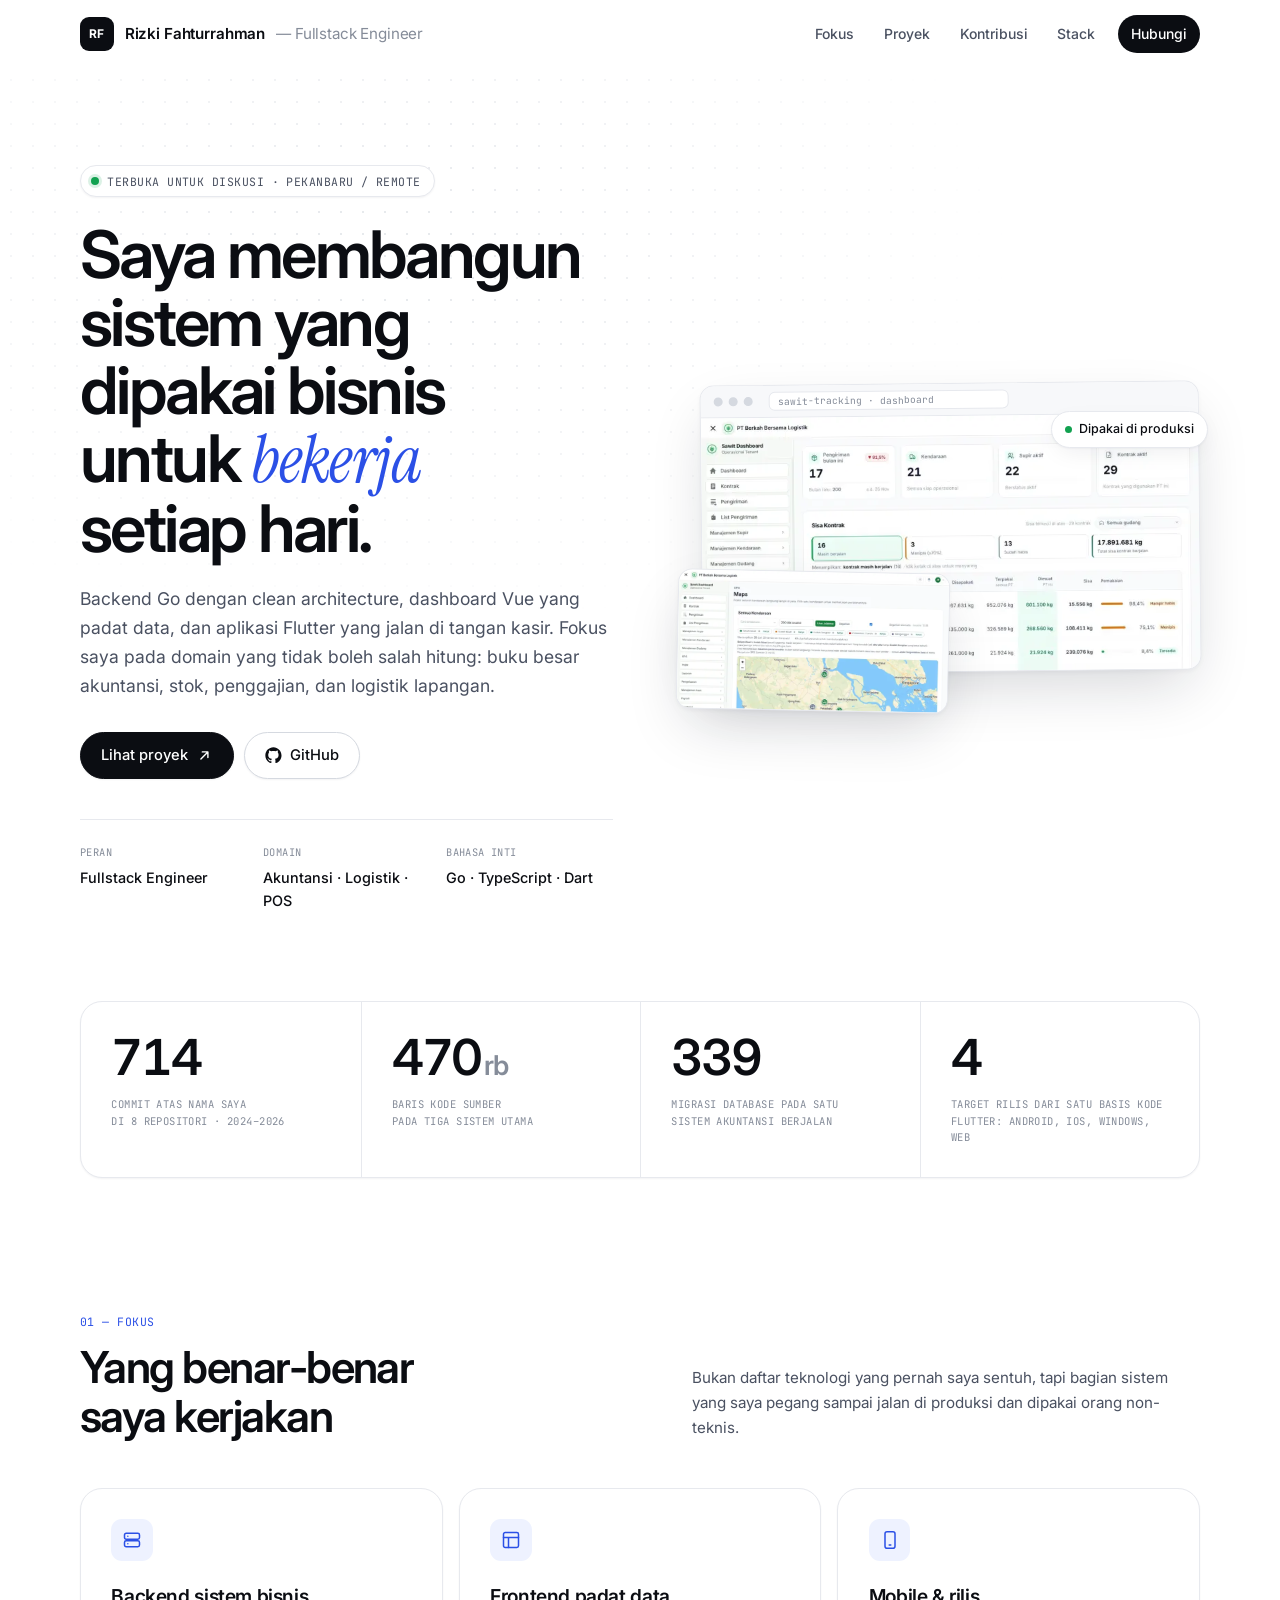
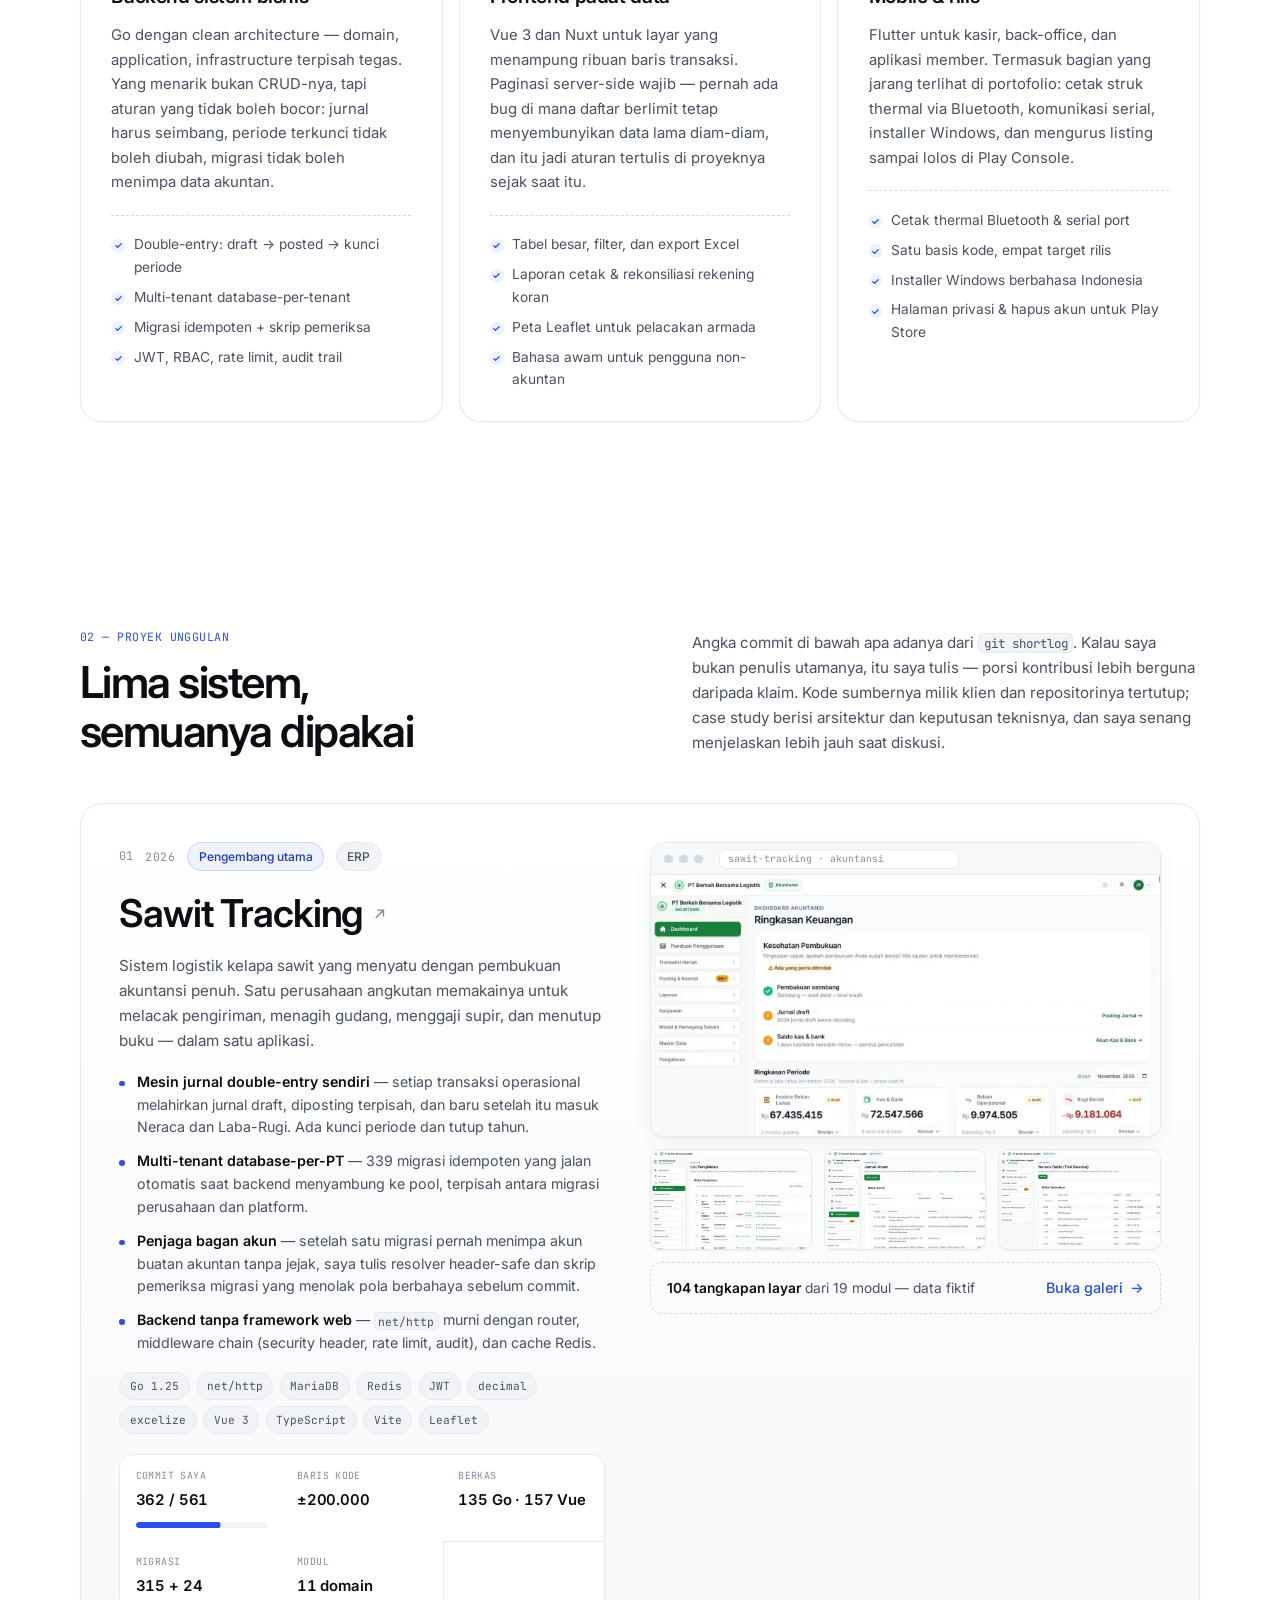
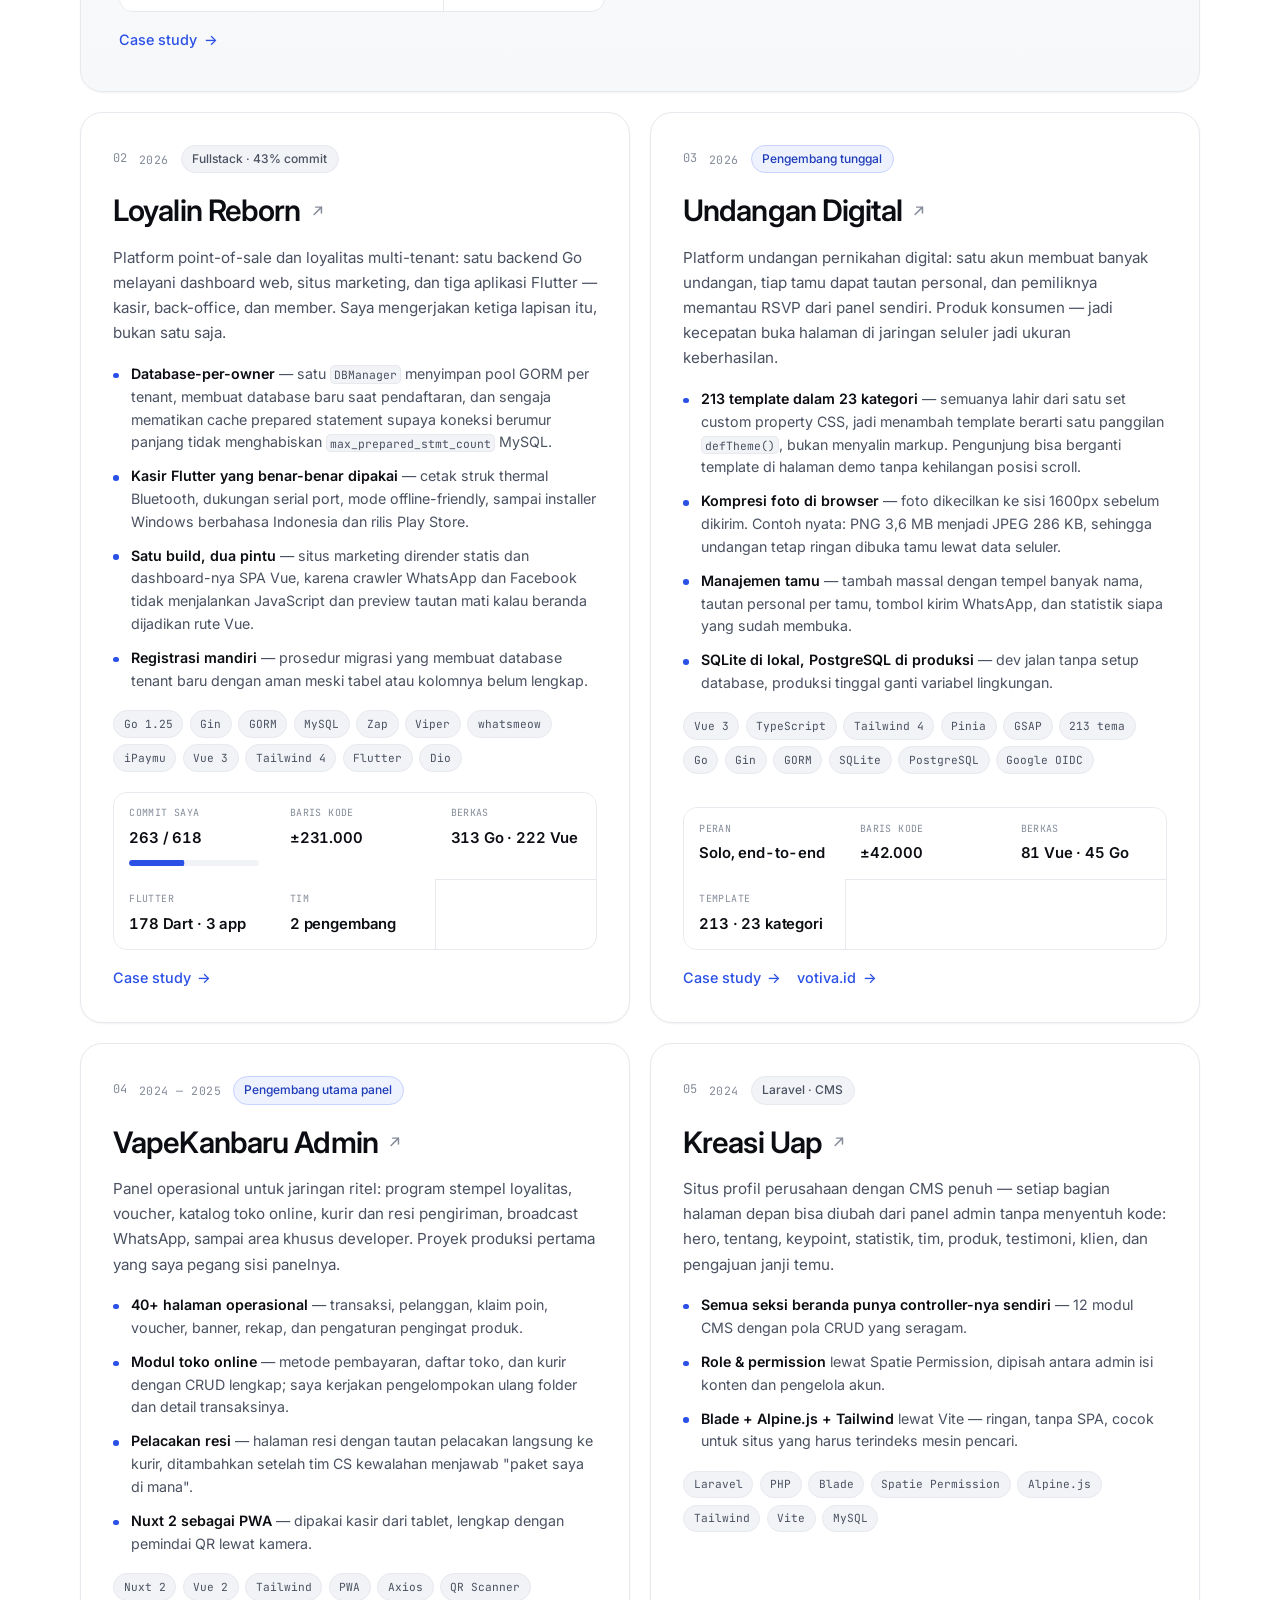
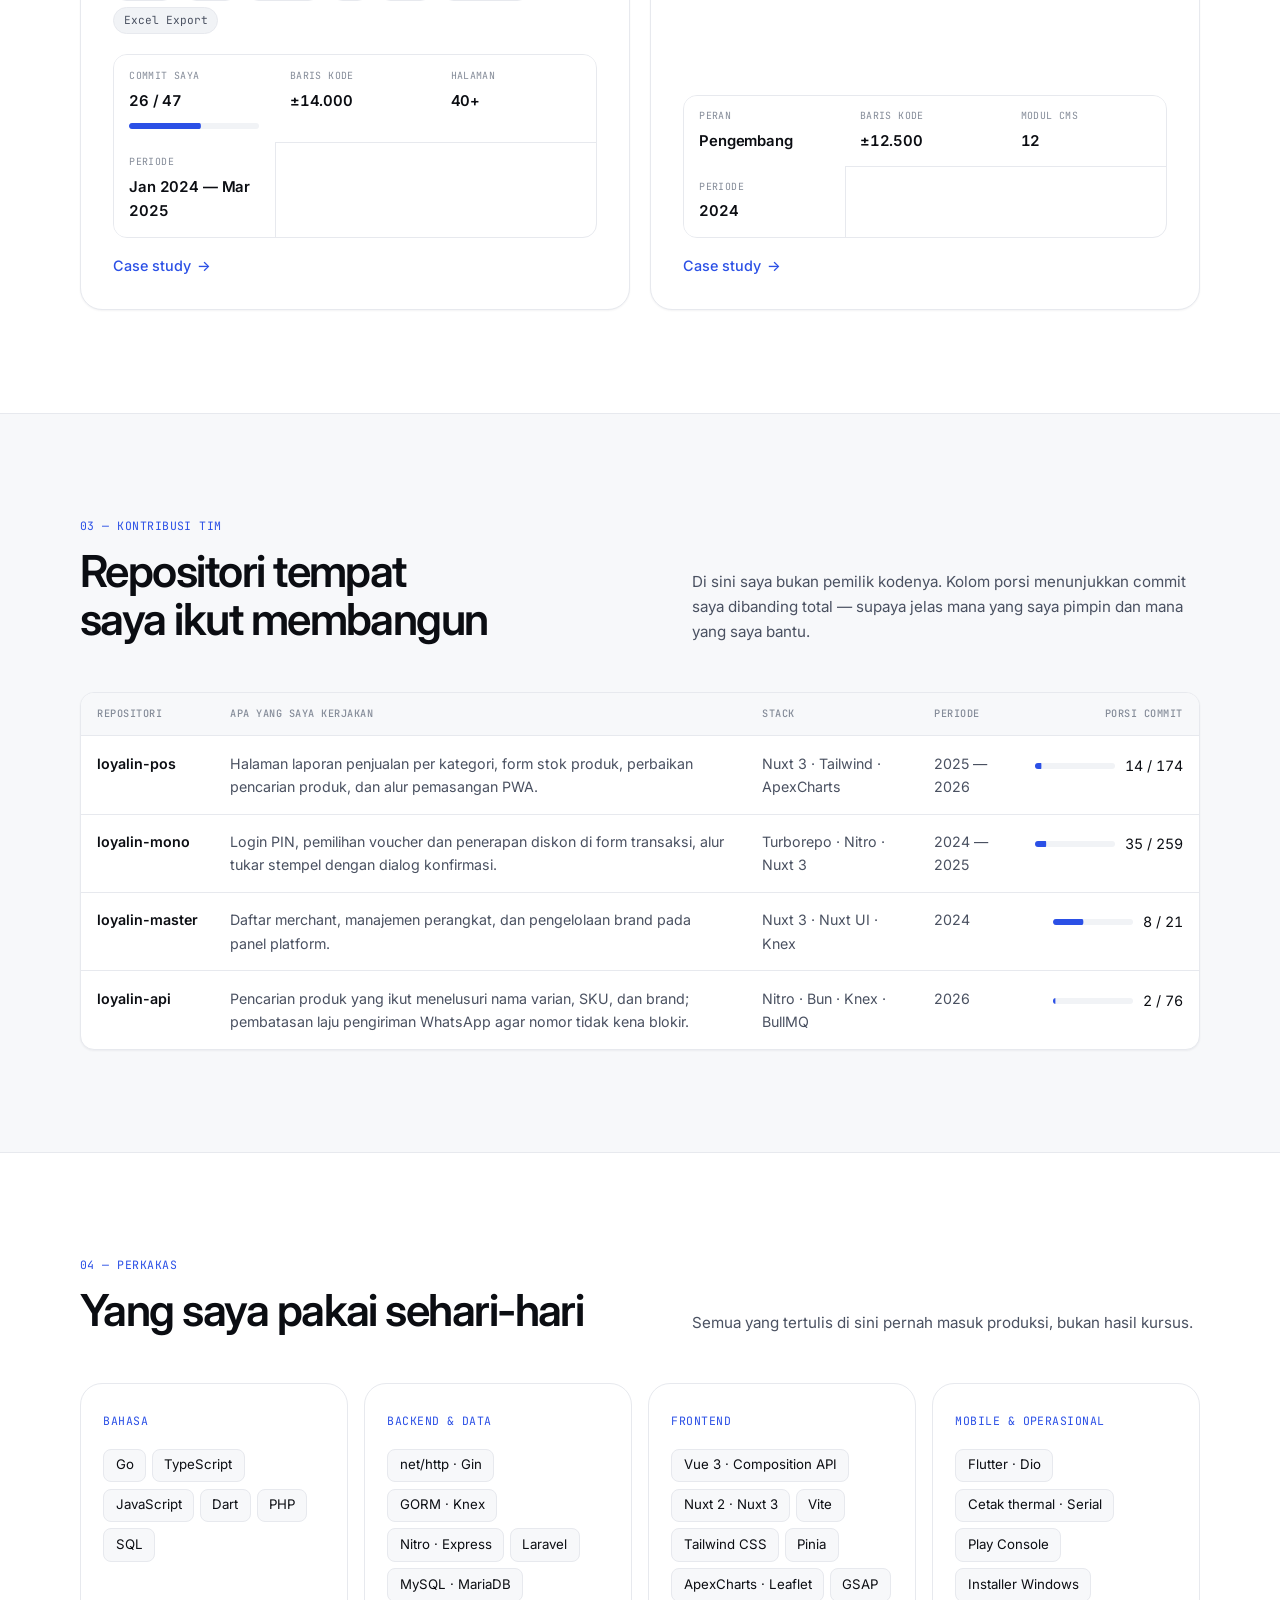
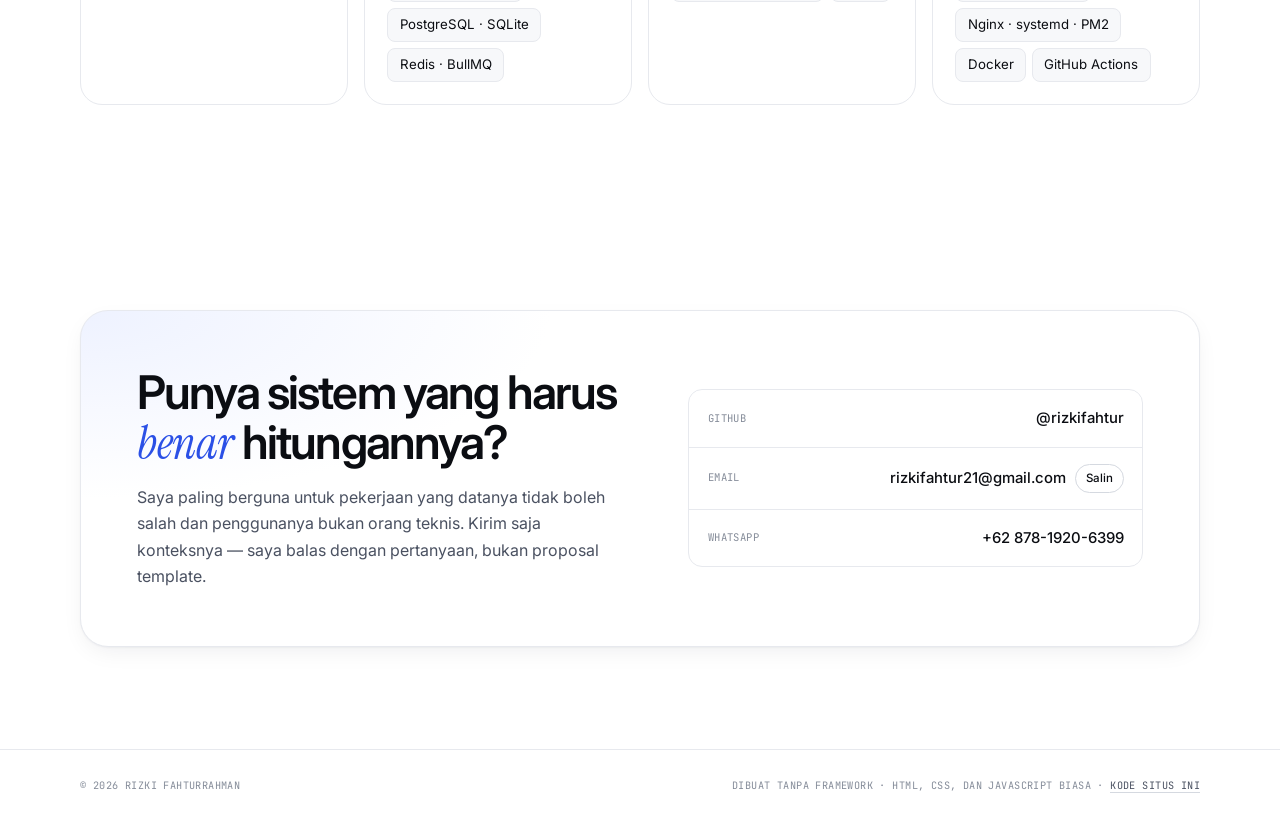
==== commit bd2330d5: "Add production link and ERP badge to project details" ====
--- a/index.html
+++ b/index.html
@@ -219,6 +219,7 @@
           <span class="project__no tnum">01</span>
           <span class="mono project__years">2026</span>
           <span class="badge badge--lead">Pengembang utama</span>
+          <span class="badge">ERP</span>
         </div>
 
         <div class="project__main">
@@ -407,6 +408,7 @@
           </div>
           <div class="project__links">
             <a class="tlink" href="case-studies/undangan-digital.html">Case study</a>
+            <a class="tlink" href="https://votiva.id" target="_blank" rel="noopener noreferrer">votiva.id</a>
           </div>
         </aside>
       </article>
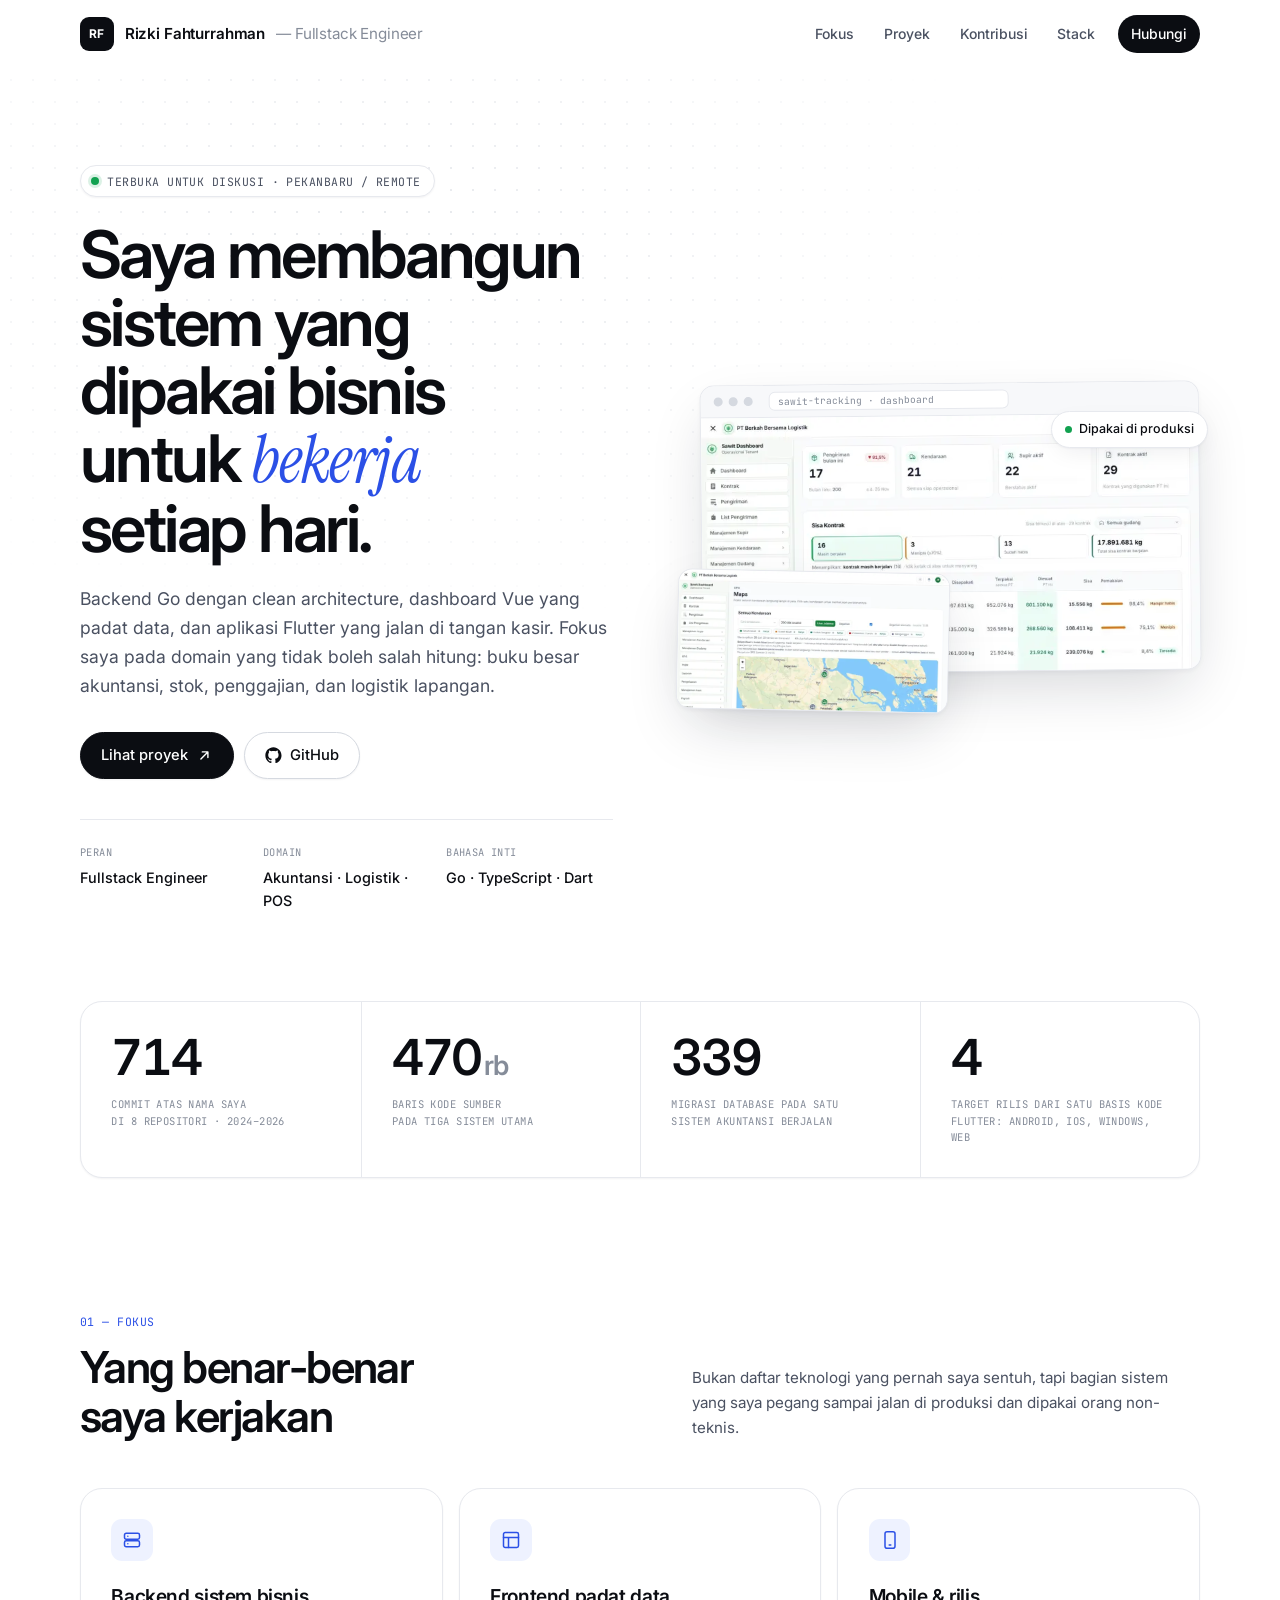
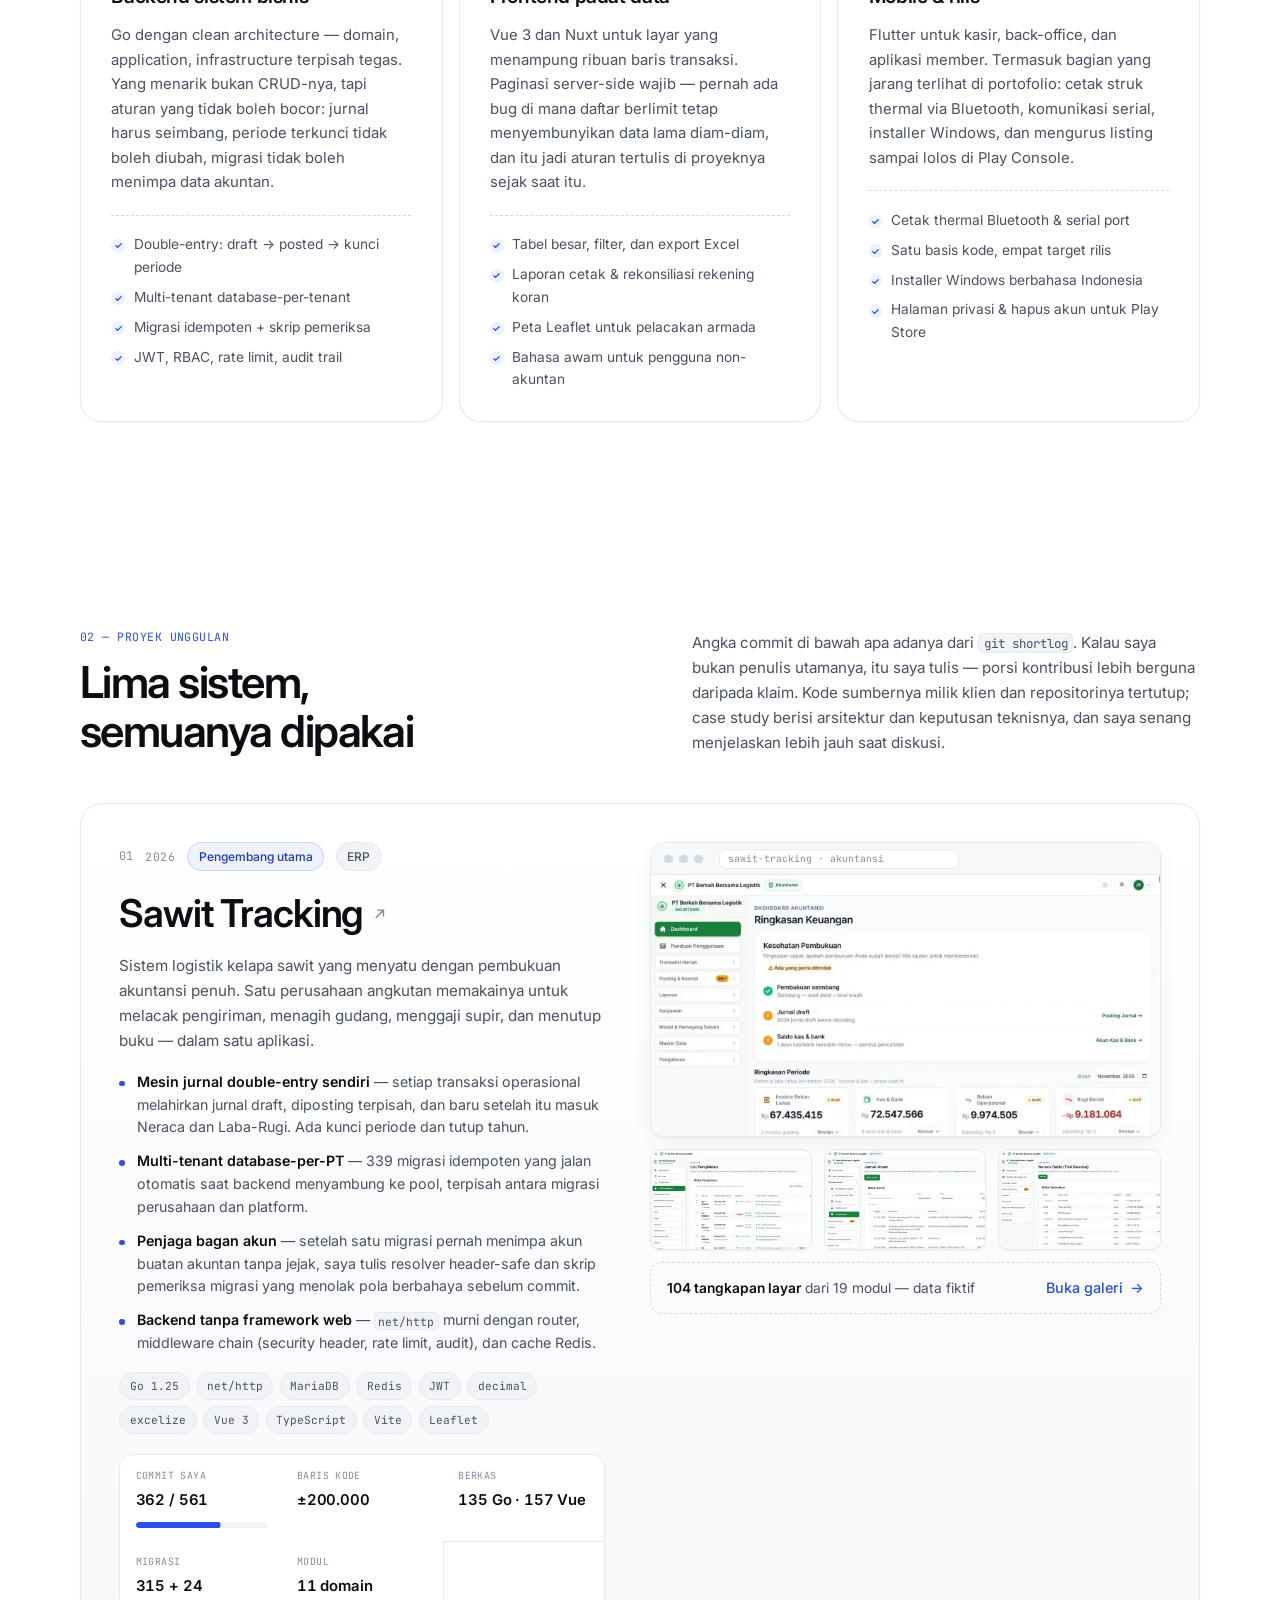
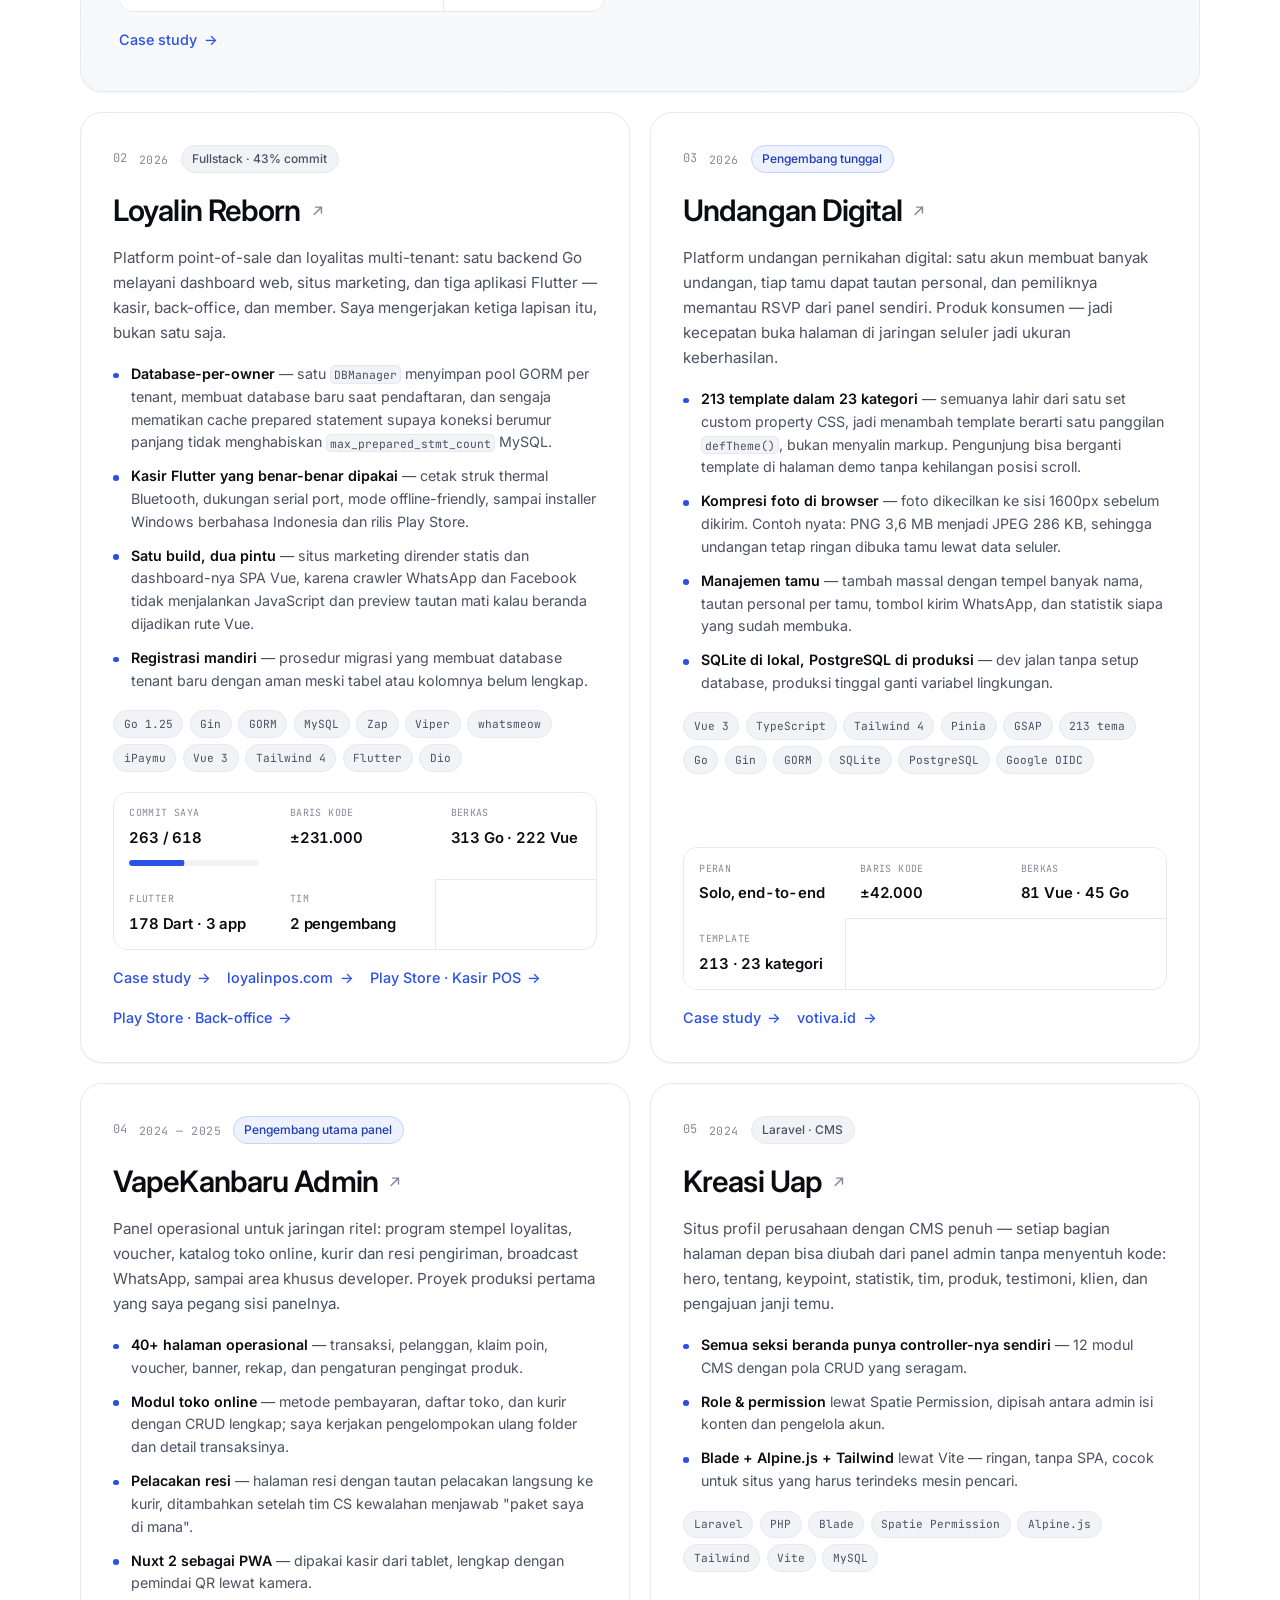
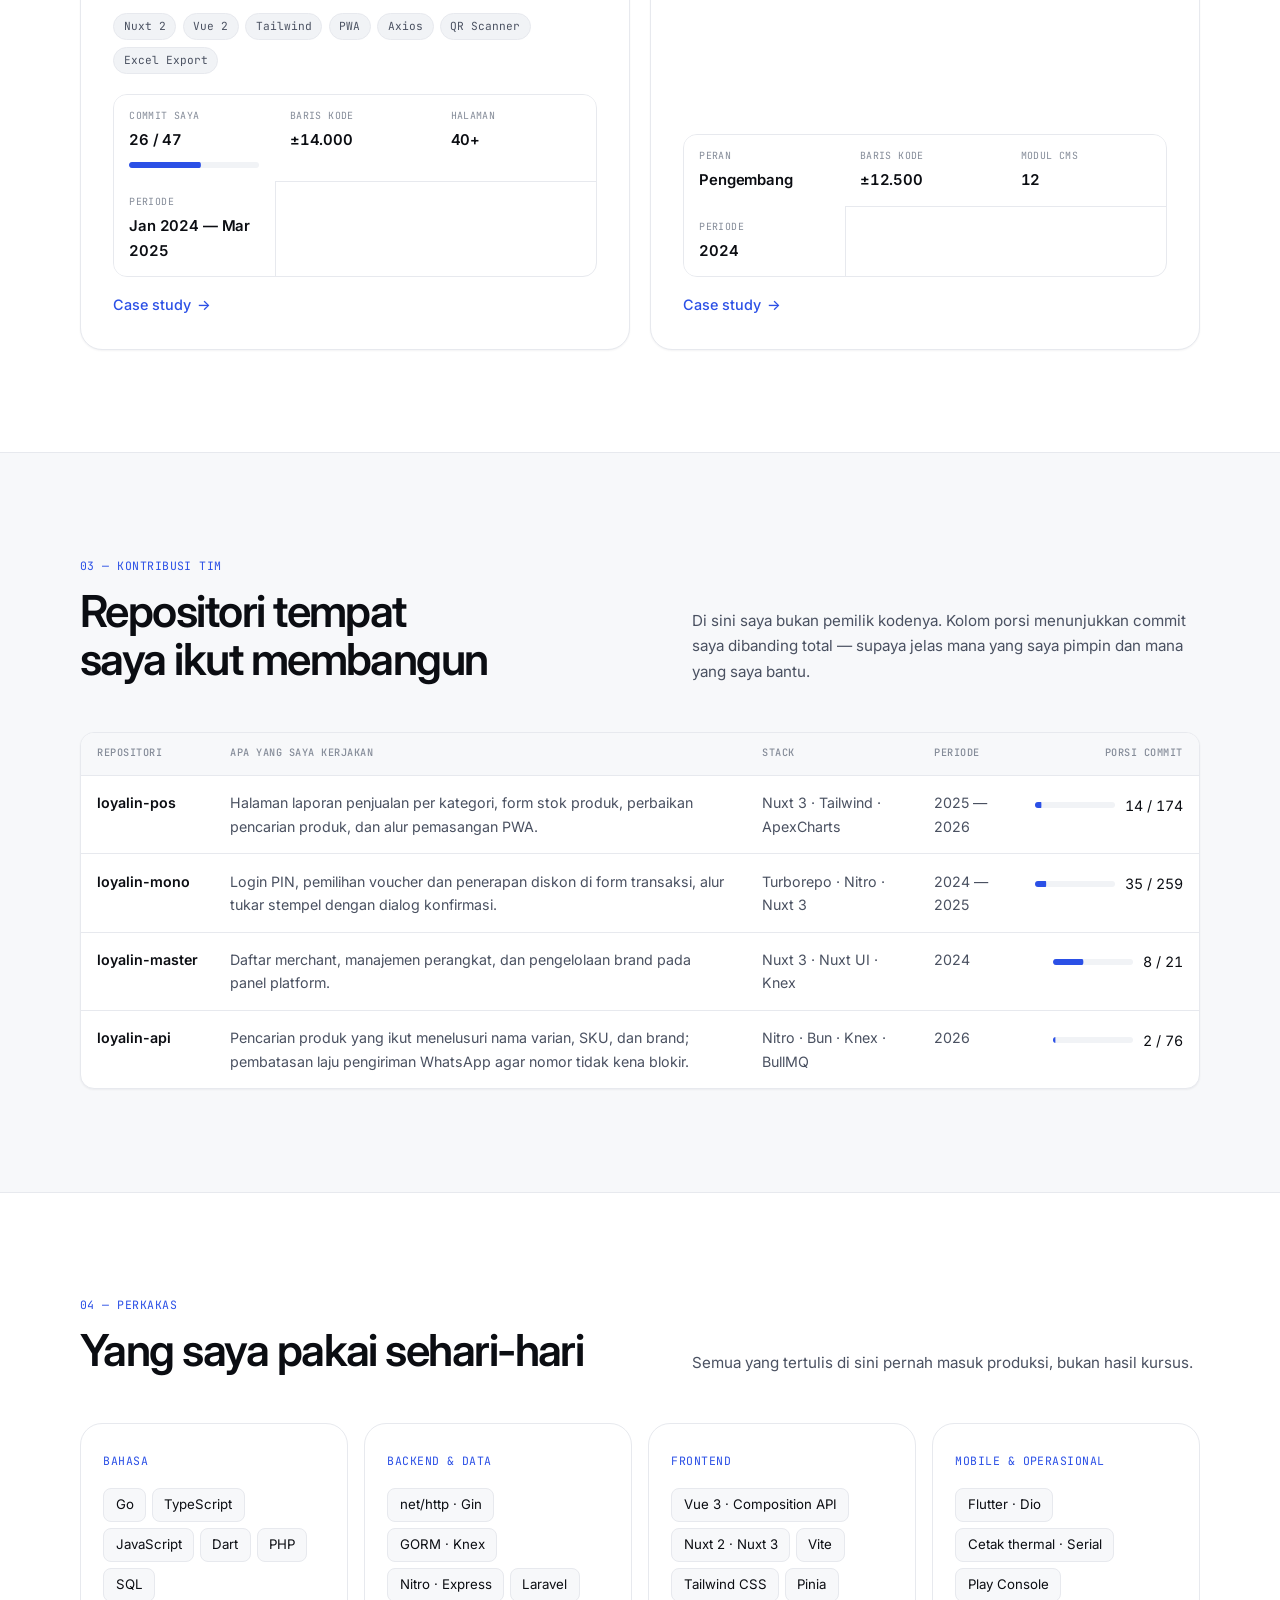
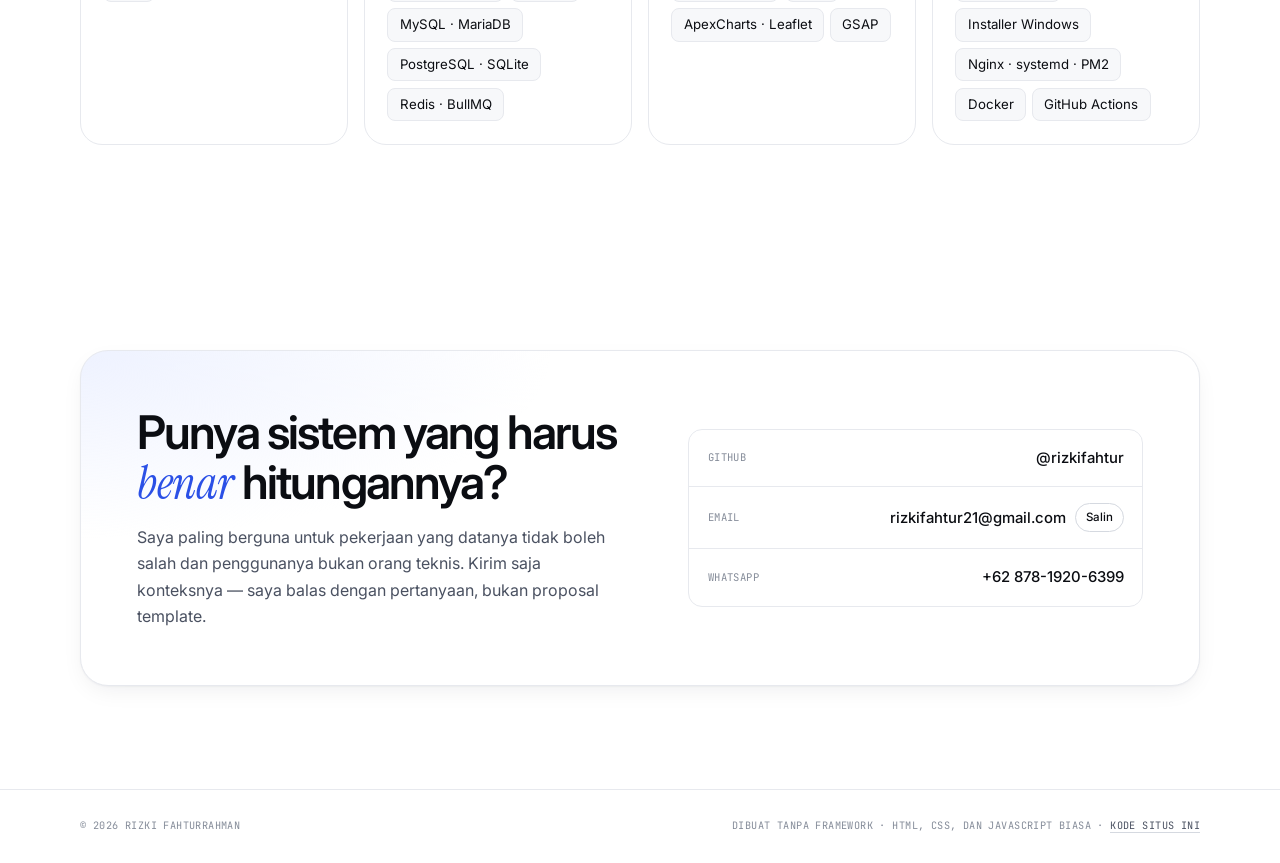
==== commit cf760da6: "Add production and Play Store links for Loyalin case study" ====
--- a/index.html
+++ b/index.html
@@ -351,6 +351,9 @@
           </div>
           <div class="project__links">
             <a class="tlink" href="case-studies/loyalin-reborn.html">Case study</a>
+            <a class="tlink" href="https://loyalinpos.com" target="_blank" rel="noopener noreferrer">loyalinpos.com</a>
+            <a class="tlink" href="https://play.google.com/store/apps/details?id=com.loyalin.pos&amp;hl=id" target="_blank" rel="noopener noreferrer">Play Store · Kasir POS</a>
+            <a class="tlink" href="https://play.google.com/store/apps/details?id=com.loyalin.backoffice&amp;hl=id" target="_blank" rel="noopener noreferrer">Play Store · Back-office</a>
           </div>
         </aside>
       </article>
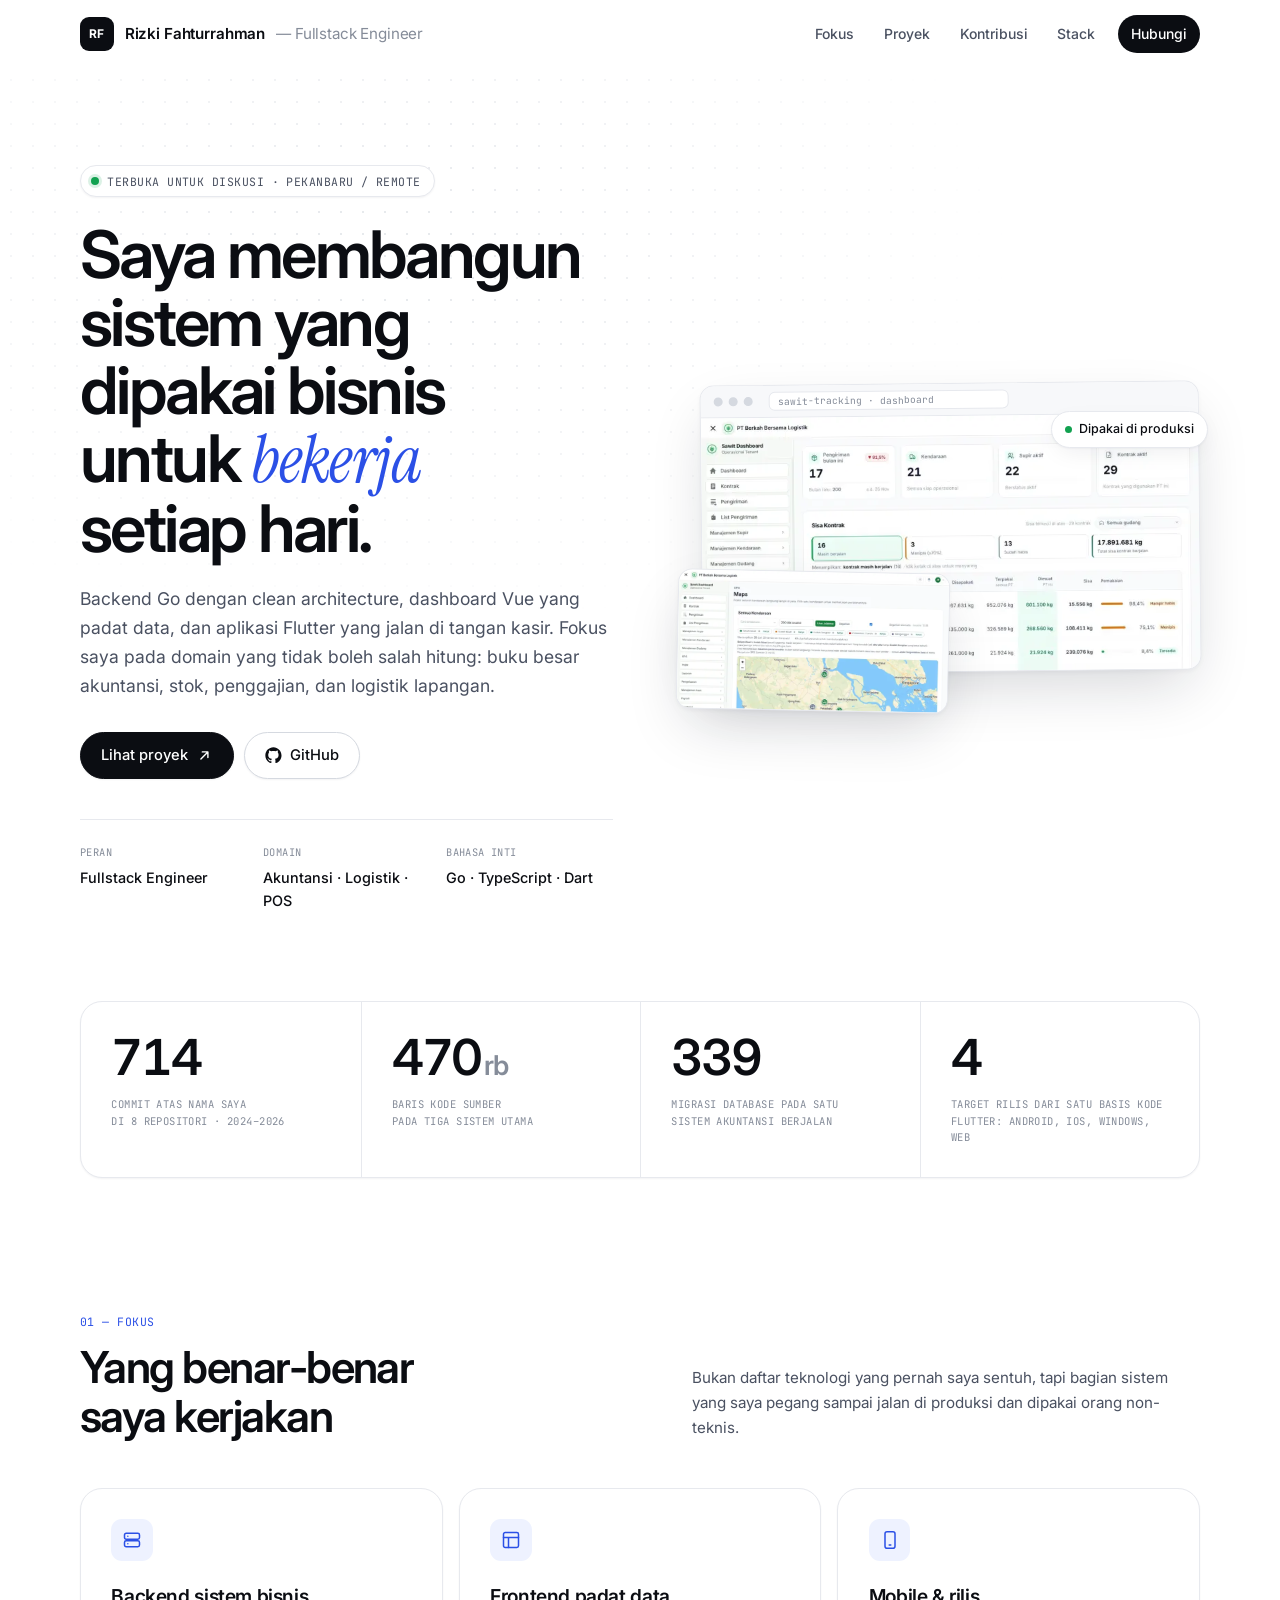
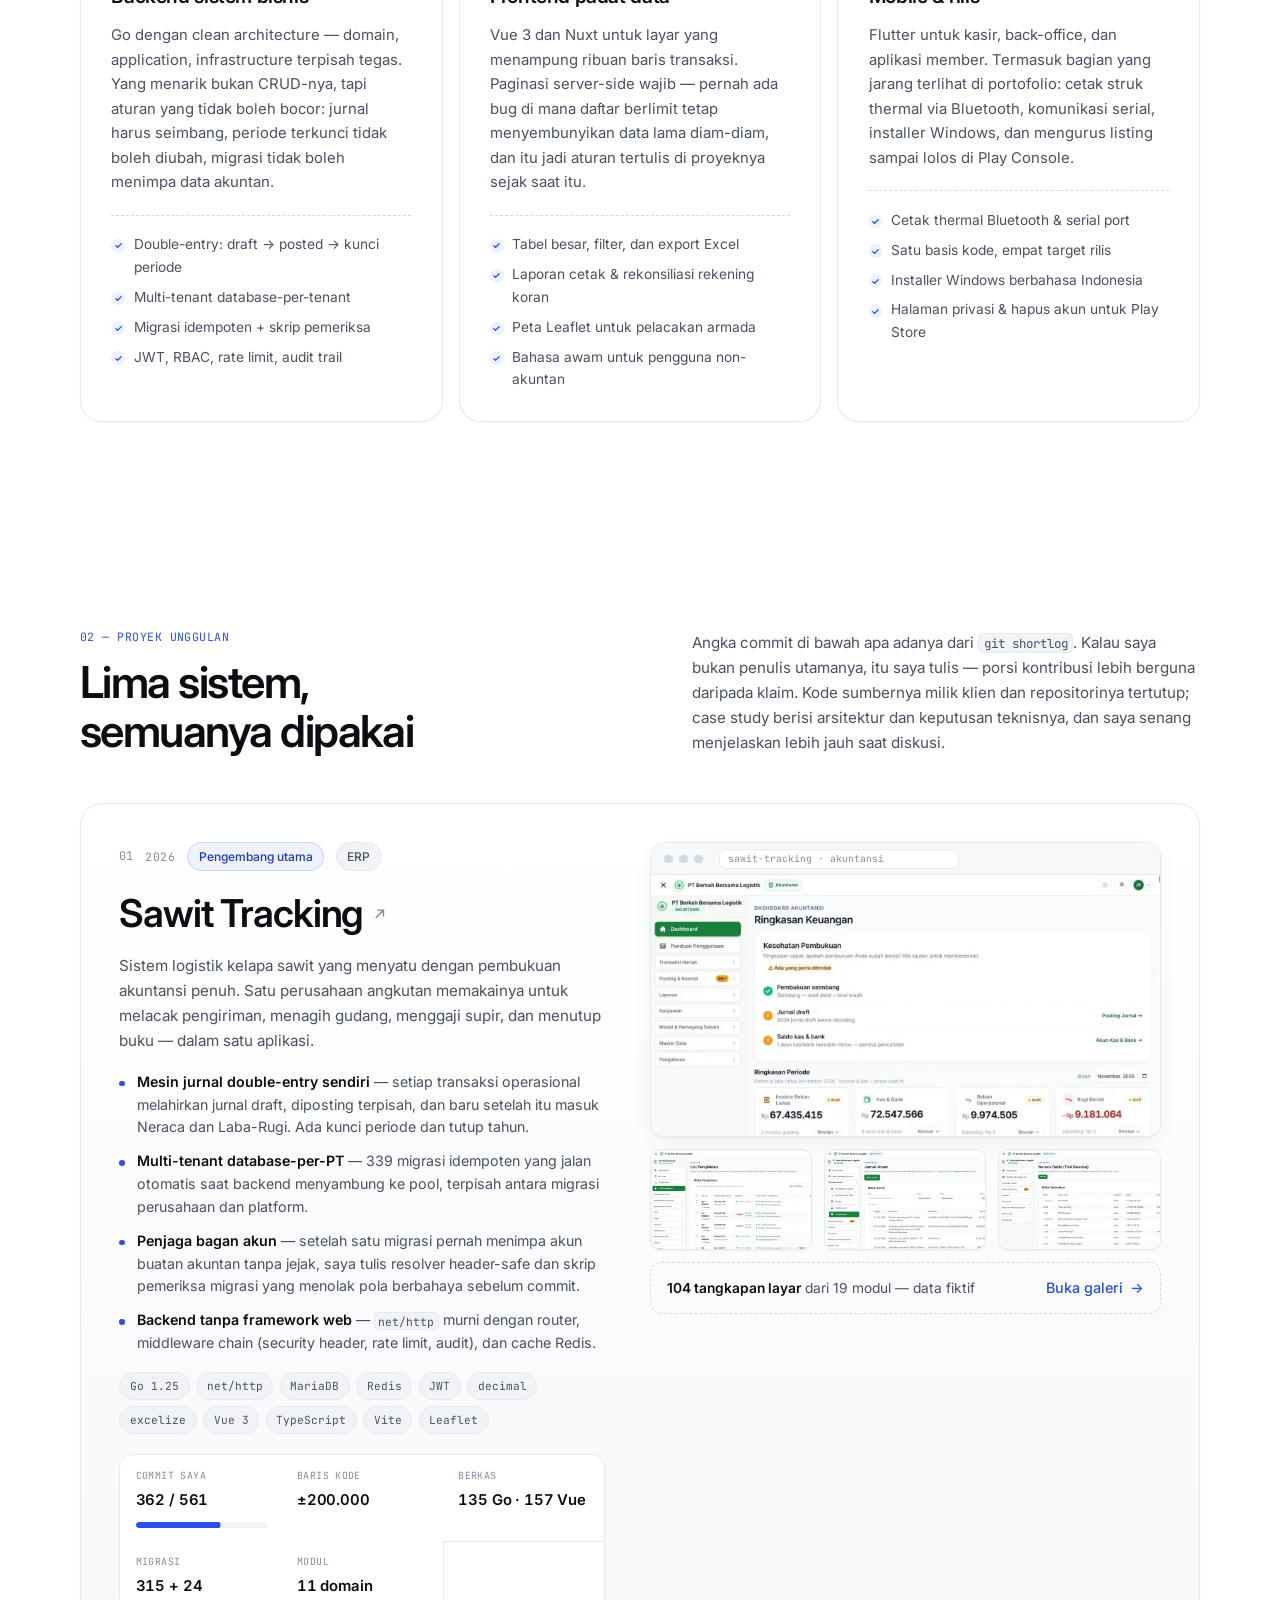
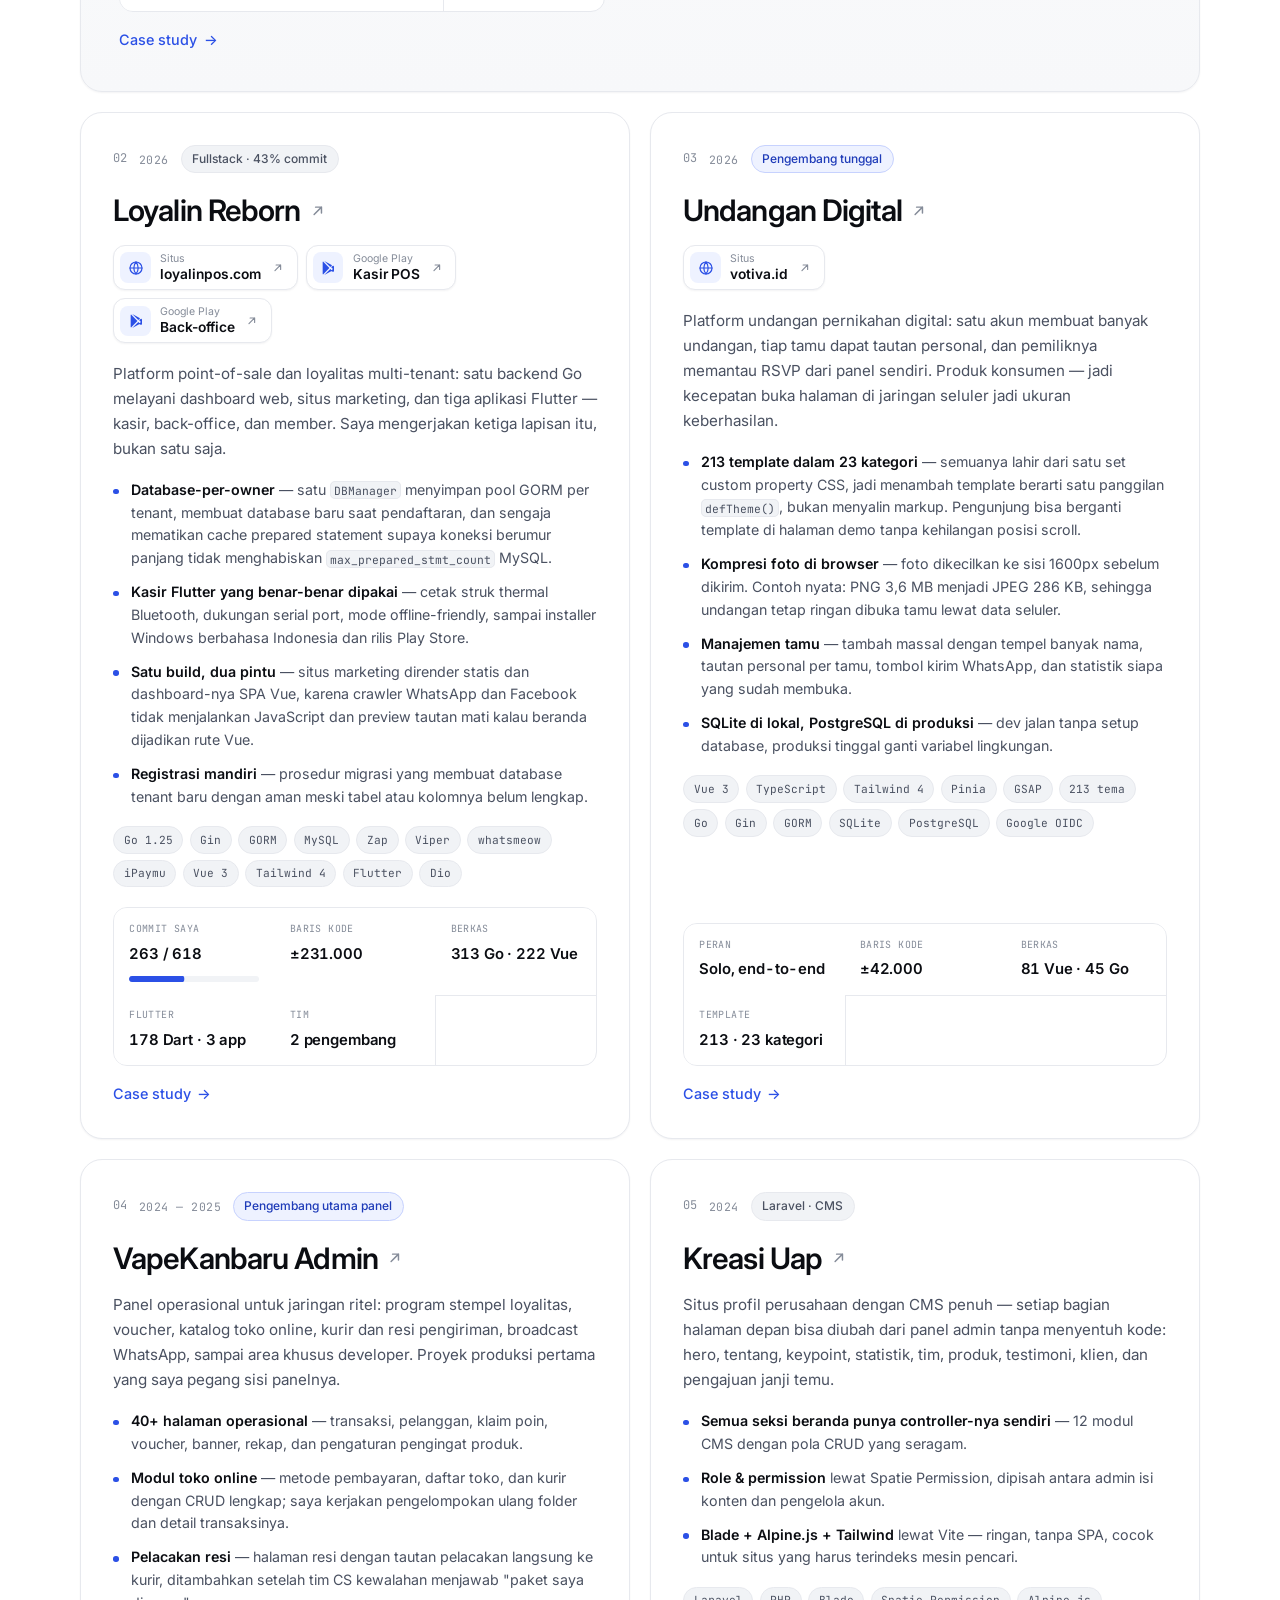
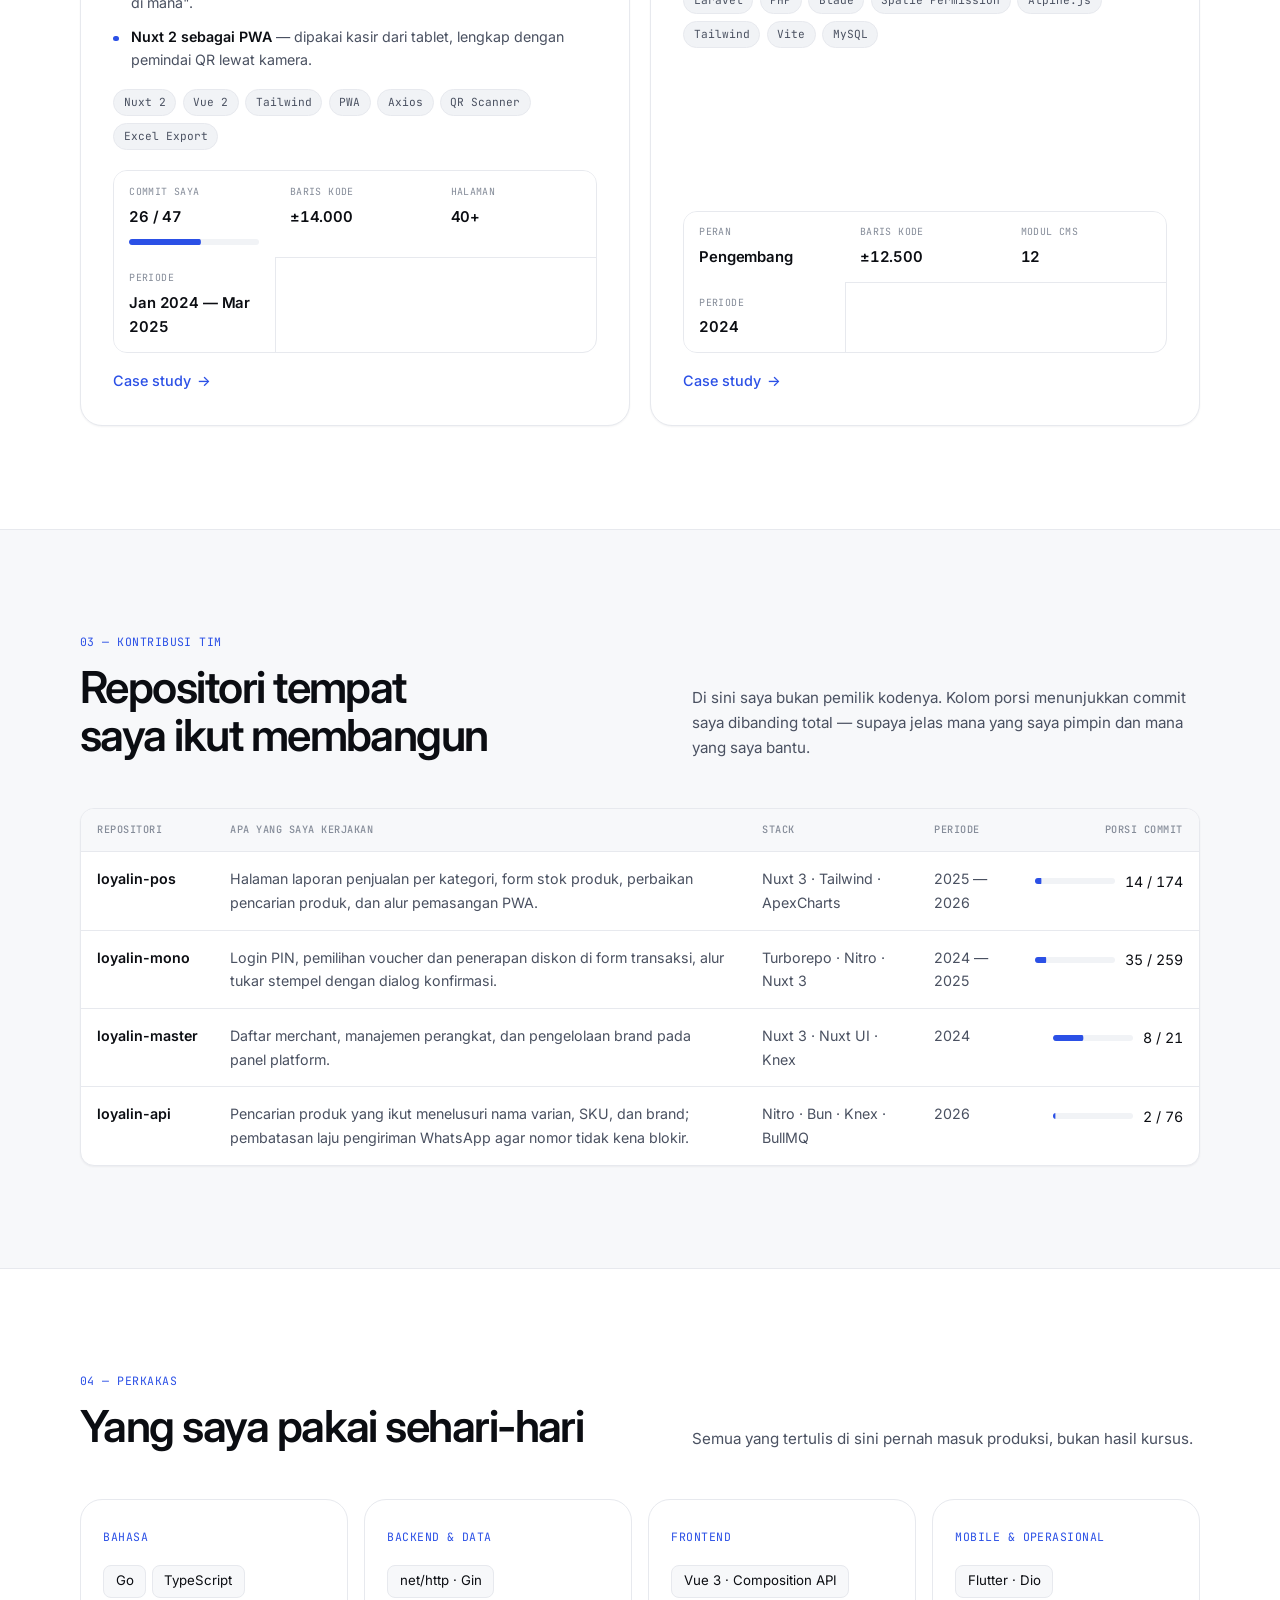
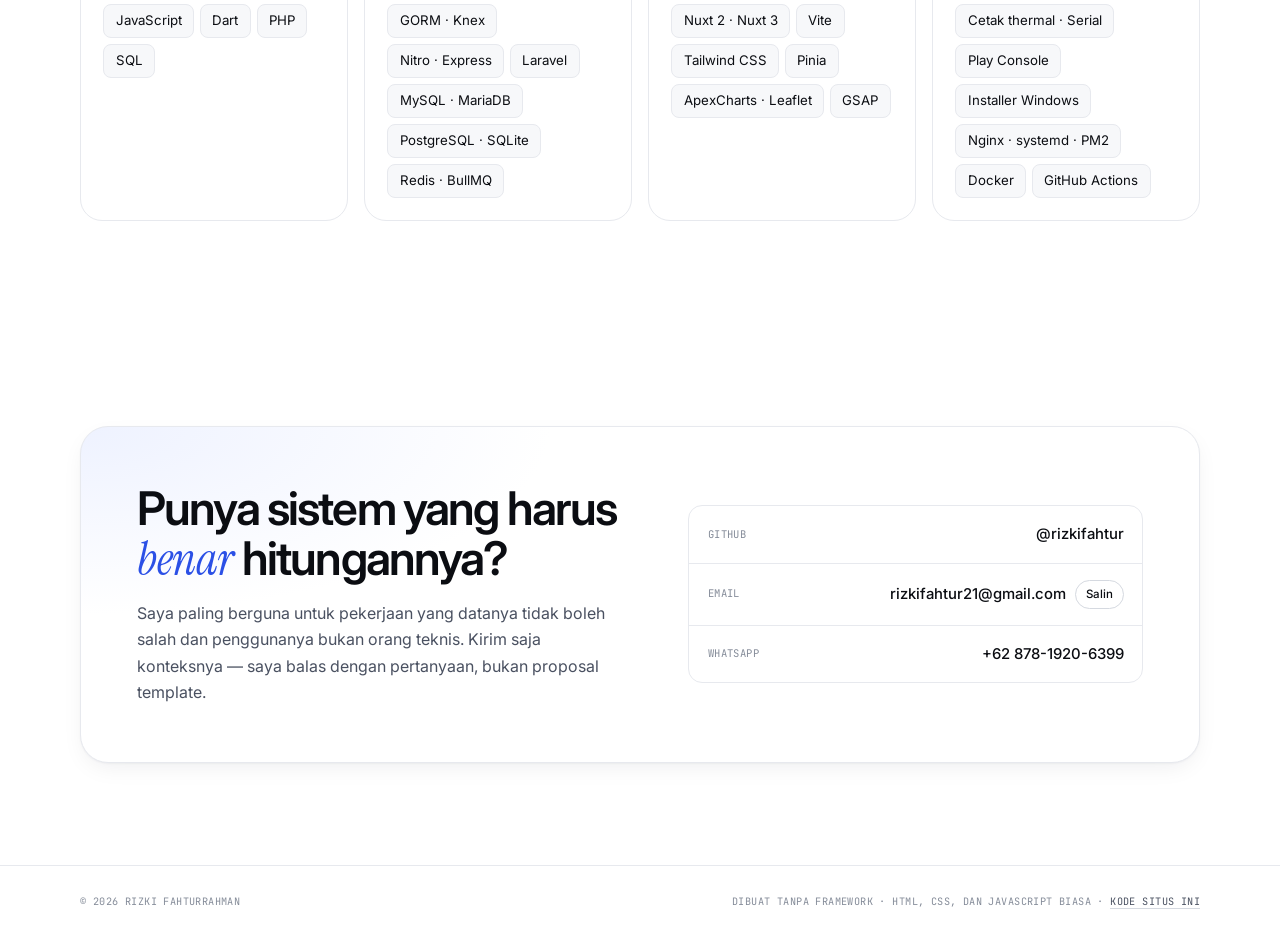
==== commit b31b5550: "Add live project links for Loyalin and Votiva with updated styles" ====
--- a/index.html
+++ b/index.html
@@ -312,6 +312,23 @@
                    stroke-linecap="round" stroke-linejoin="round" aria-hidden="true"><path d="M7 17 17 7M9 7h8v8"/></svg>
             </a>
           </h3>
+          <div class="project__live">
+            <a class="live" href="https://loyalinpos.com" target="_blank" rel="noopener noreferrer">
+              <span class="live__icon"><svg viewBox="0 0 24 24" fill="none" stroke="currentColor" stroke-width="1.8" stroke-linecap="round" stroke-linejoin="round" aria-hidden="true"><circle cx="12" cy="12" r="9"/><path d="M3 12h18M12 3a14 14 0 0 1 0 18M12 3a14 14 0 0 0 0 18"/></svg></span>
+              <span class="live__text"><span class="live__k">Situs</span><span class="live__v">loyalinpos.com</span></span>
+              <svg class="live__out" viewBox="0 0 24 24" fill="none" stroke="currentColor" stroke-width="2" stroke-linecap="round" stroke-linejoin="round" aria-hidden="true"><path d="M7 17 17 7M9 7h8v8"/></svg>
+            </a>
+            <a class="live" href="https://play.google.com/store/apps/details?id=com.loyalin.pos&amp;hl=id" target="_blank" rel="noopener noreferrer">
+              <span class="live__icon"><svg viewBox="0 0 24 24" fill="currentColor" aria-hidden="true"><path d="M4.6 2.3a1.3 1.3 0 0 0-.6 1.1v17.2c0 .5.2.9.6 1.1l9.5-9.7-9.5-9.7zm10.9 8.3 2.6-2.7L6.4 1.4l9.1 9.2zm0 2.8-9.1 9.2 11.7-6.5-2.6-2.7zm4.1-4.6-3 1.7 2.8 2.9-2.8 2.8 3 1.7c.9-.5 1.4-1.1 1.4-1.8V10c0-.7-.5-1.3-1.4-1.2z"/></svg></span>
+              <span class="live__text"><span class="live__k">Google Play</span><span class="live__v">Kasir POS</span></span>
+              <svg class="live__out" viewBox="0 0 24 24" fill="none" stroke="currentColor" stroke-width="2" stroke-linecap="round" stroke-linejoin="round" aria-hidden="true"><path d="M7 17 17 7M9 7h8v8"/></svg>
+            </a>
+            <a class="live" href="https://play.google.com/store/apps/details?id=com.loyalin.backoffice&amp;hl=id" target="_blank" rel="noopener noreferrer">
+              <span class="live__icon"><svg viewBox="0 0 24 24" fill="currentColor" aria-hidden="true"><path d="M4.6 2.3a1.3 1.3 0 0 0-.6 1.1v17.2c0 .5.2.9.6 1.1l9.5-9.7-9.5-9.7zm10.9 8.3 2.6-2.7L6.4 1.4l9.1 9.2zm0 2.8-9.1 9.2 11.7-6.5-2.6-2.7zm4.1-4.6-3 1.7 2.8 2.9-2.8 2.8 3 1.7c.9-.5 1.4-1.1 1.4-1.8V10c0-.7-.5-1.3-1.4-1.2z"/></svg></span>
+              <span class="live__text"><span class="live__k">Google Play</span><span class="live__v">Back-office</span></span>
+              <svg class="live__out" viewBox="0 0 24 24" fill="none" stroke="currentColor" stroke-width="2" stroke-linecap="round" stroke-linejoin="round" aria-hidden="true"><path d="M7 17 17 7M9 7h8v8"/></svg>
+            </a>
+          </div>
           <p class="project__sub">
             Platform point-of-sale dan loyalitas multi-tenant: satu backend Go melayani dashboard
             web, situs marketing, dan tiga aplikasi Flutter — kasir, back-office, dan member.
@@ -351,9 +368,6 @@
           </div>
           <div class="project__links">
             <a class="tlink" href="case-studies/loyalin-reborn.html">Case study</a>
-            <a class="tlink" href="https://loyalinpos.com" target="_blank" rel="noopener noreferrer">loyalinpos.com</a>
-            <a class="tlink" href="https://play.google.com/store/apps/details?id=com.loyalin.pos&amp;hl=id" target="_blank" rel="noopener noreferrer">Play Store · Kasir POS</a>
-            <a class="tlink" href="https://play.google.com/store/apps/details?id=com.loyalin.backoffice&amp;hl=id" target="_blank" rel="noopener noreferrer">Play Store · Back-office</a>
           </div>
         </aside>
       </article>
@@ -374,6 +388,13 @@
                    stroke-linecap="round" stroke-linejoin="round" aria-hidden="true"><path d="M7 17 17 7M9 7h8v8"/></svg>
             </a>
           </h3>
+          <div class="project__live">
+            <a class="live" href="https://votiva.id" target="_blank" rel="noopener noreferrer">
+              <span class="live__icon"><svg viewBox="0 0 24 24" fill="none" stroke="currentColor" stroke-width="1.8" stroke-linecap="round" stroke-linejoin="round" aria-hidden="true"><circle cx="12" cy="12" r="9"/><path d="M3 12h18M12 3a14 14 0 0 1 0 18M12 3a14 14 0 0 0 0 18"/></svg></span>
+              <span class="live__text"><span class="live__k">Situs</span><span class="live__v">votiva.id</span></span>
+              <svg class="live__out" viewBox="0 0 24 24" fill="none" stroke="currentColor" stroke-width="2" stroke-linecap="round" stroke-linejoin="round" aria-hidden="true"><path d="M7 17 17 7M9 7h8v8"/></svg>
+            </a>
+          </div>
           <p class="project__sub">
             Platform undangan pernikahan digital: satu akun membuat banyak undangan, tiap tamu
             dapat tautan personal, dan pemiliknya memantau RSVP dari panel sendiri. Produk
@@ -411,7 +432,6 @@
           </div>
           <div class="project__links">
             <a class="tlink" href="case-studies/undangan-digital.html">Case study</a>
-            <a class="tlink" href="https://votiva.id" target="_blank" rel="noopener noreferrer">votiva.id</a>
           </div>
         </aside>
       </article>
--- a/assets/css/style.css
+++ b/assets/css/style.css
@@ -580,6 +580,35 @@
 .project__side { margin-top: auto; display: grid; gap: 1rem; }
 .project__links { display: flex; gap: 1rem; flex-wrap: wrap; }
 
+/* Tautan produk yang sudah tayang — tepat di bawah judul. */
+.project__live { display: flex; flex-wrap: wrap; gap: 0.5rem; }
+.live {
+  display: inline-flex;
+  align-items: center;
+  gap: 0.6rem;
+  padding: 0.4rem 0.75rem 0.4rem 0.4rem;
+  border: 1px solid var(--line);
+  border-radius: 12px;
+  background: var(--bg);
+  box-shadow: var(--shadow-sm);
+  transition: border-color 0.18s var(--ease), box-shadow 0.18s var(--ease), transform 0.18s var(--ease);
+}
+.live:hover { border-color: var(--accent-line); box-shadow: var(--shadow); transform: translateY(-1px); }
+.live__icon {
+  display: grid;
+  place-items: center;
+  width: 1.9rem; height: 1.9rem;
+  border-radius: 8px;
+  background: var(--accent-soft);
+  color: var(--accent);
+}
+.live__icon svg { width: 1rem; height: 1rem; }
+.live__text { display: grid; line-height: 1.2; }
+.live__k { font-size: 0.66rem; color: var(--fg-faint); }
+.live__v { font-size: 0.86rem; font-weight: 600; color: var(--fg); }
+.live__out { width: 0.85rem; height: 0.85rem; color: var(--fg-faint); transition: color 0.18s var(--ease), transform 0.18s var(--ease); }
+.live:hover .live__out { color: var(--accent); transform: translate(1px, -1px); }
+
 /* Kartu proyek unggulan: lebar penuh, teks kiri, tangkapan layar kanan. */
 .project--feature {
   grid-column: 1 / -1;
